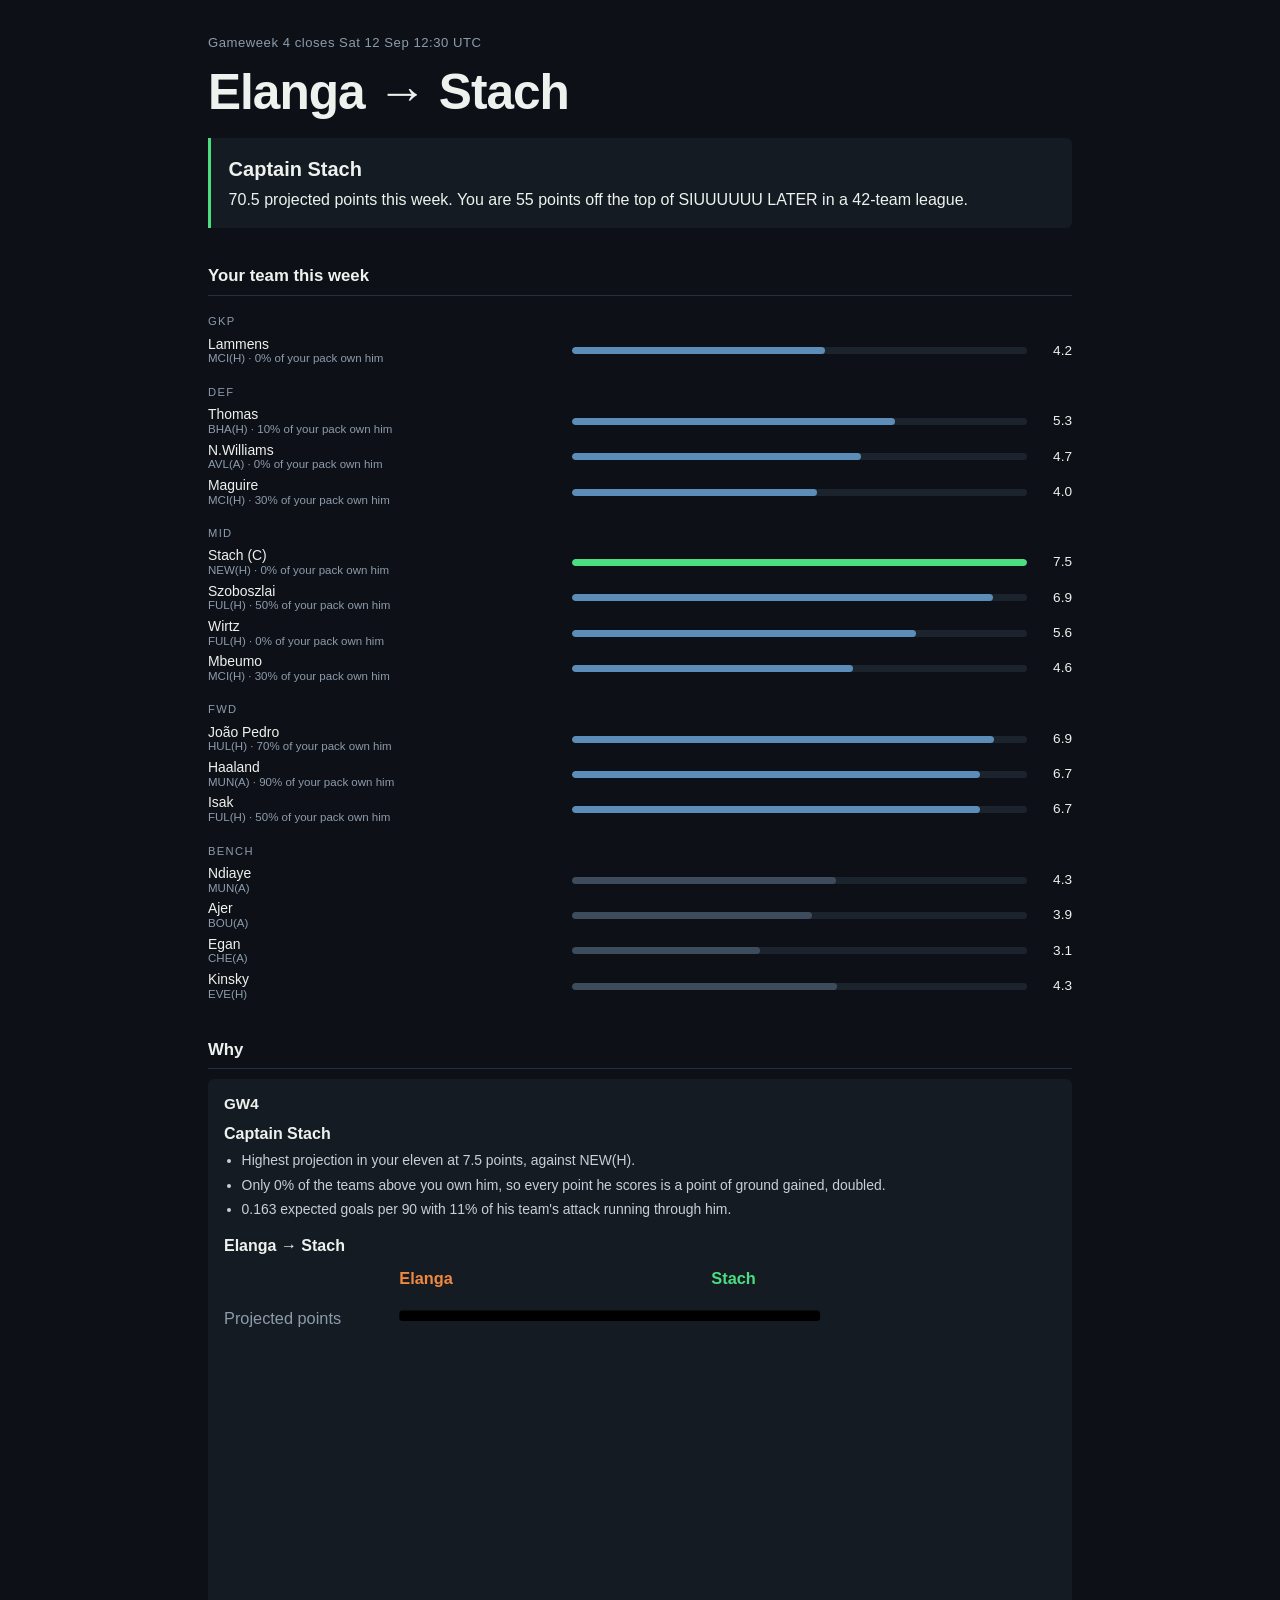
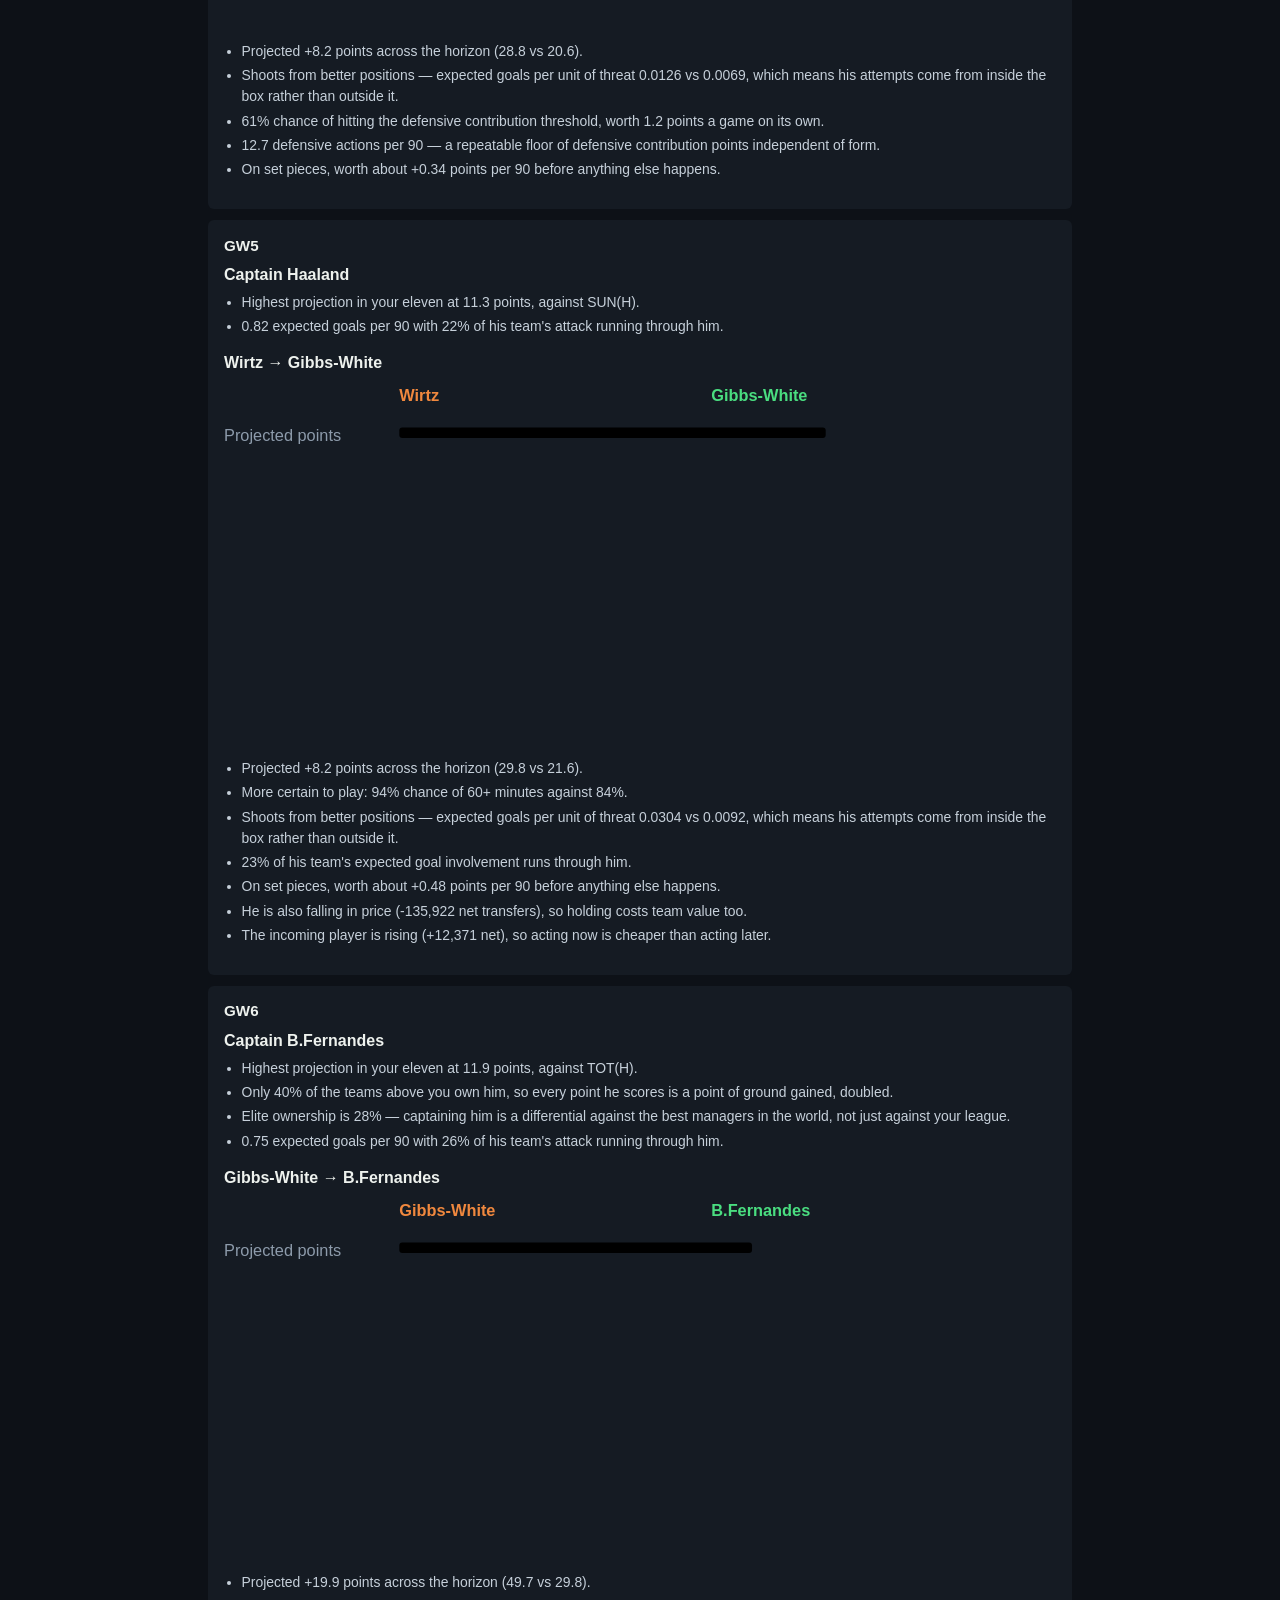
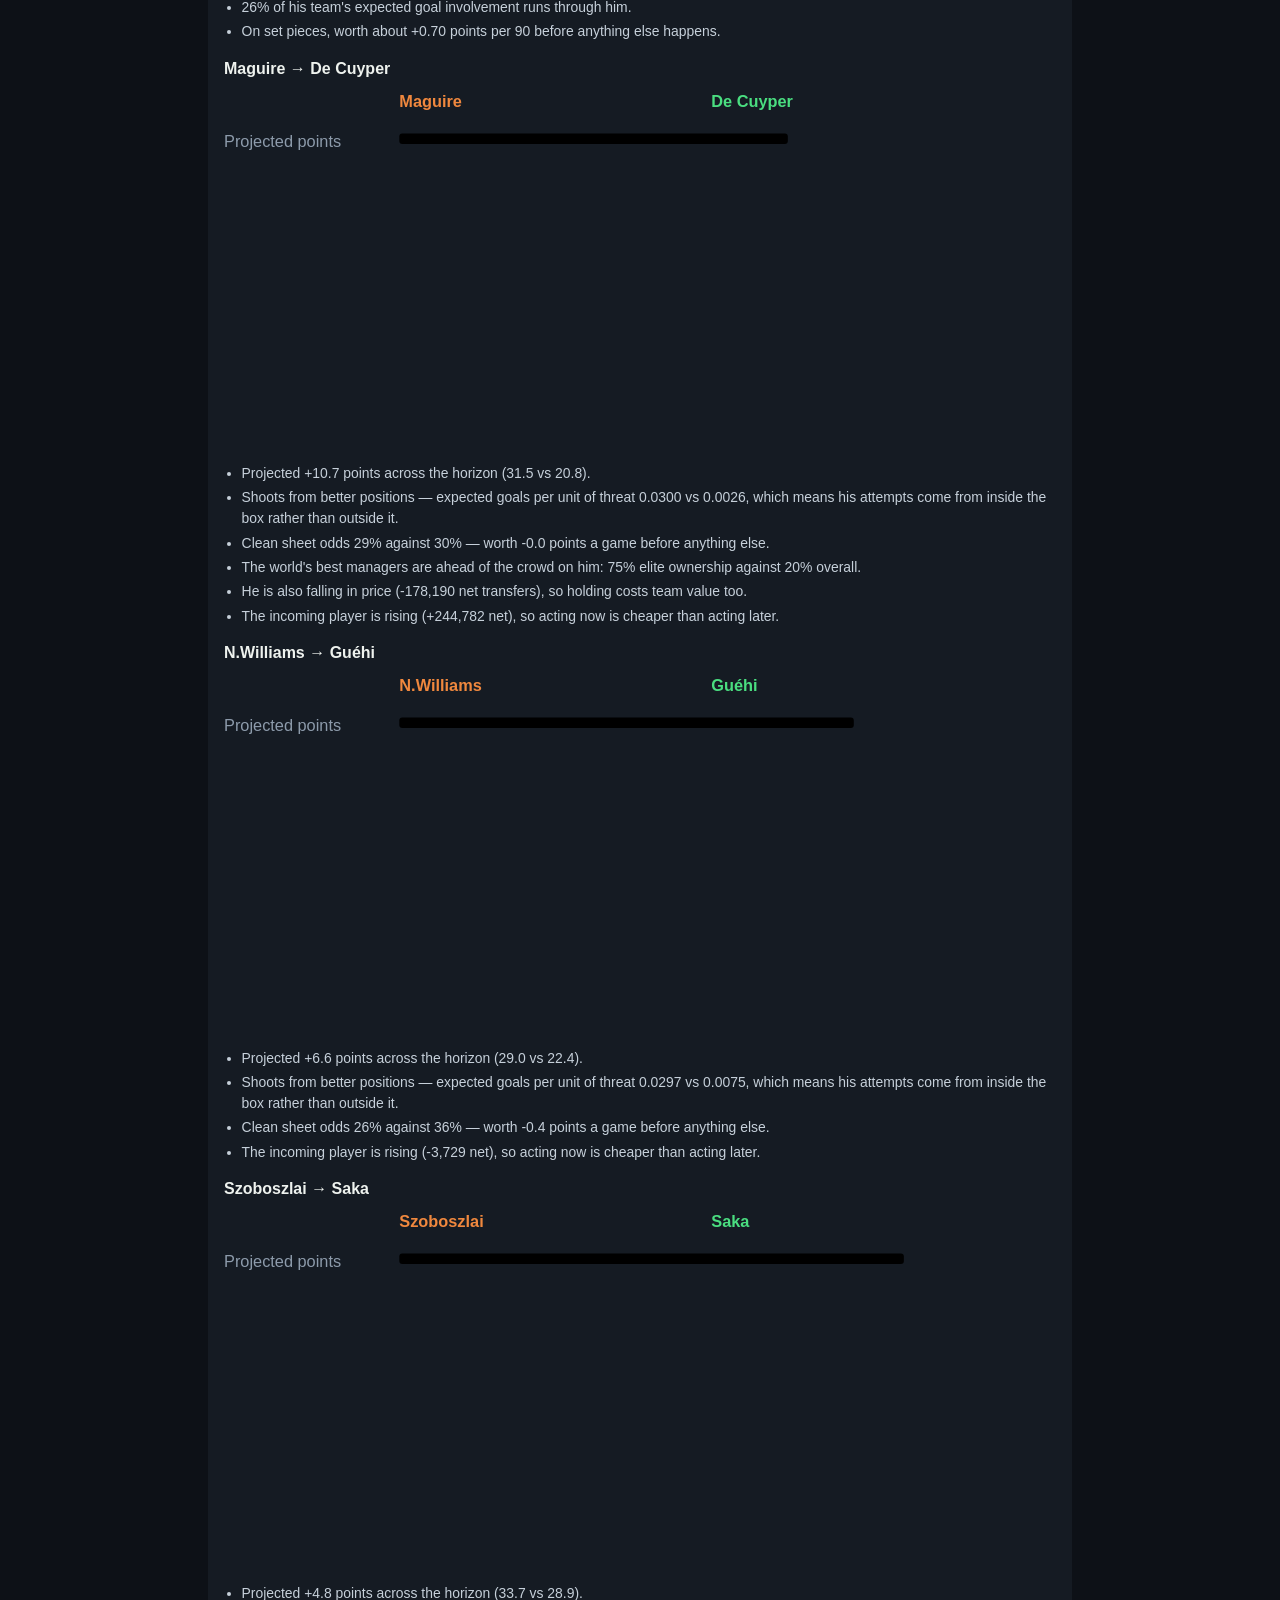
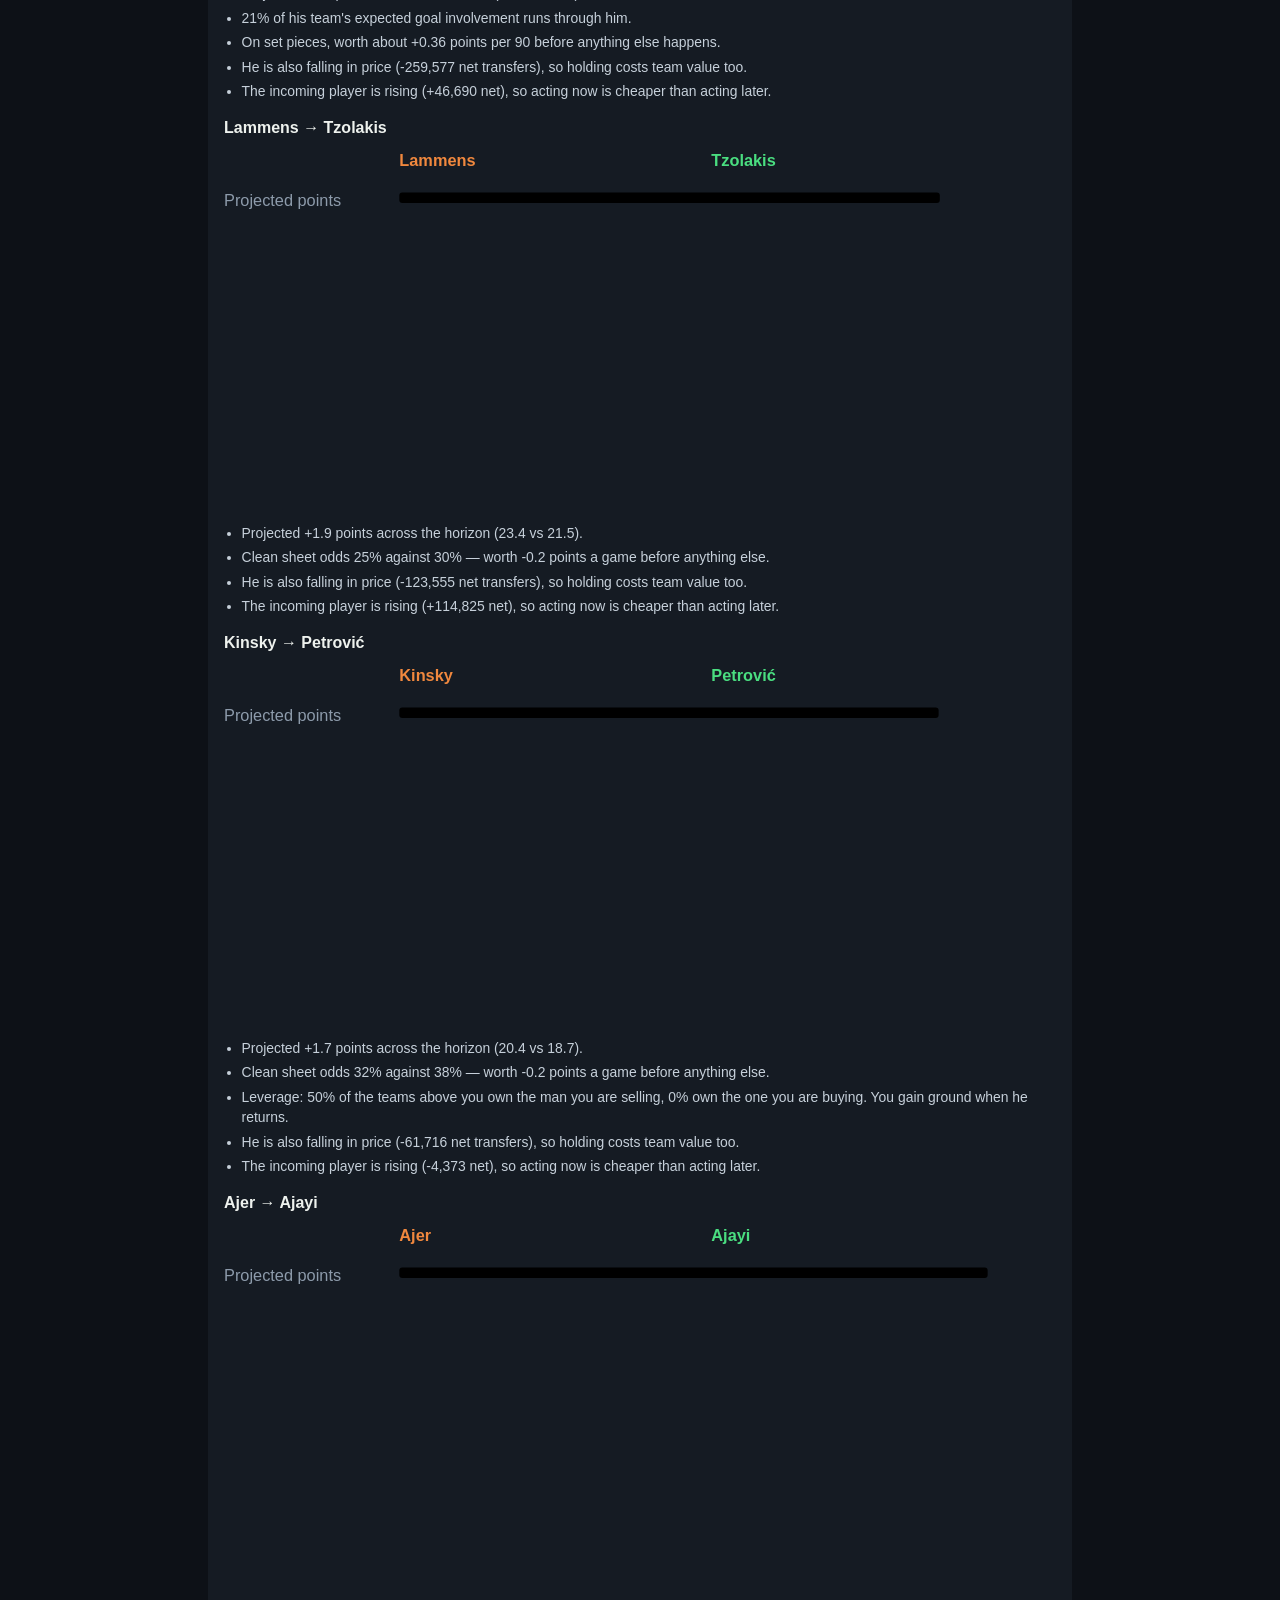
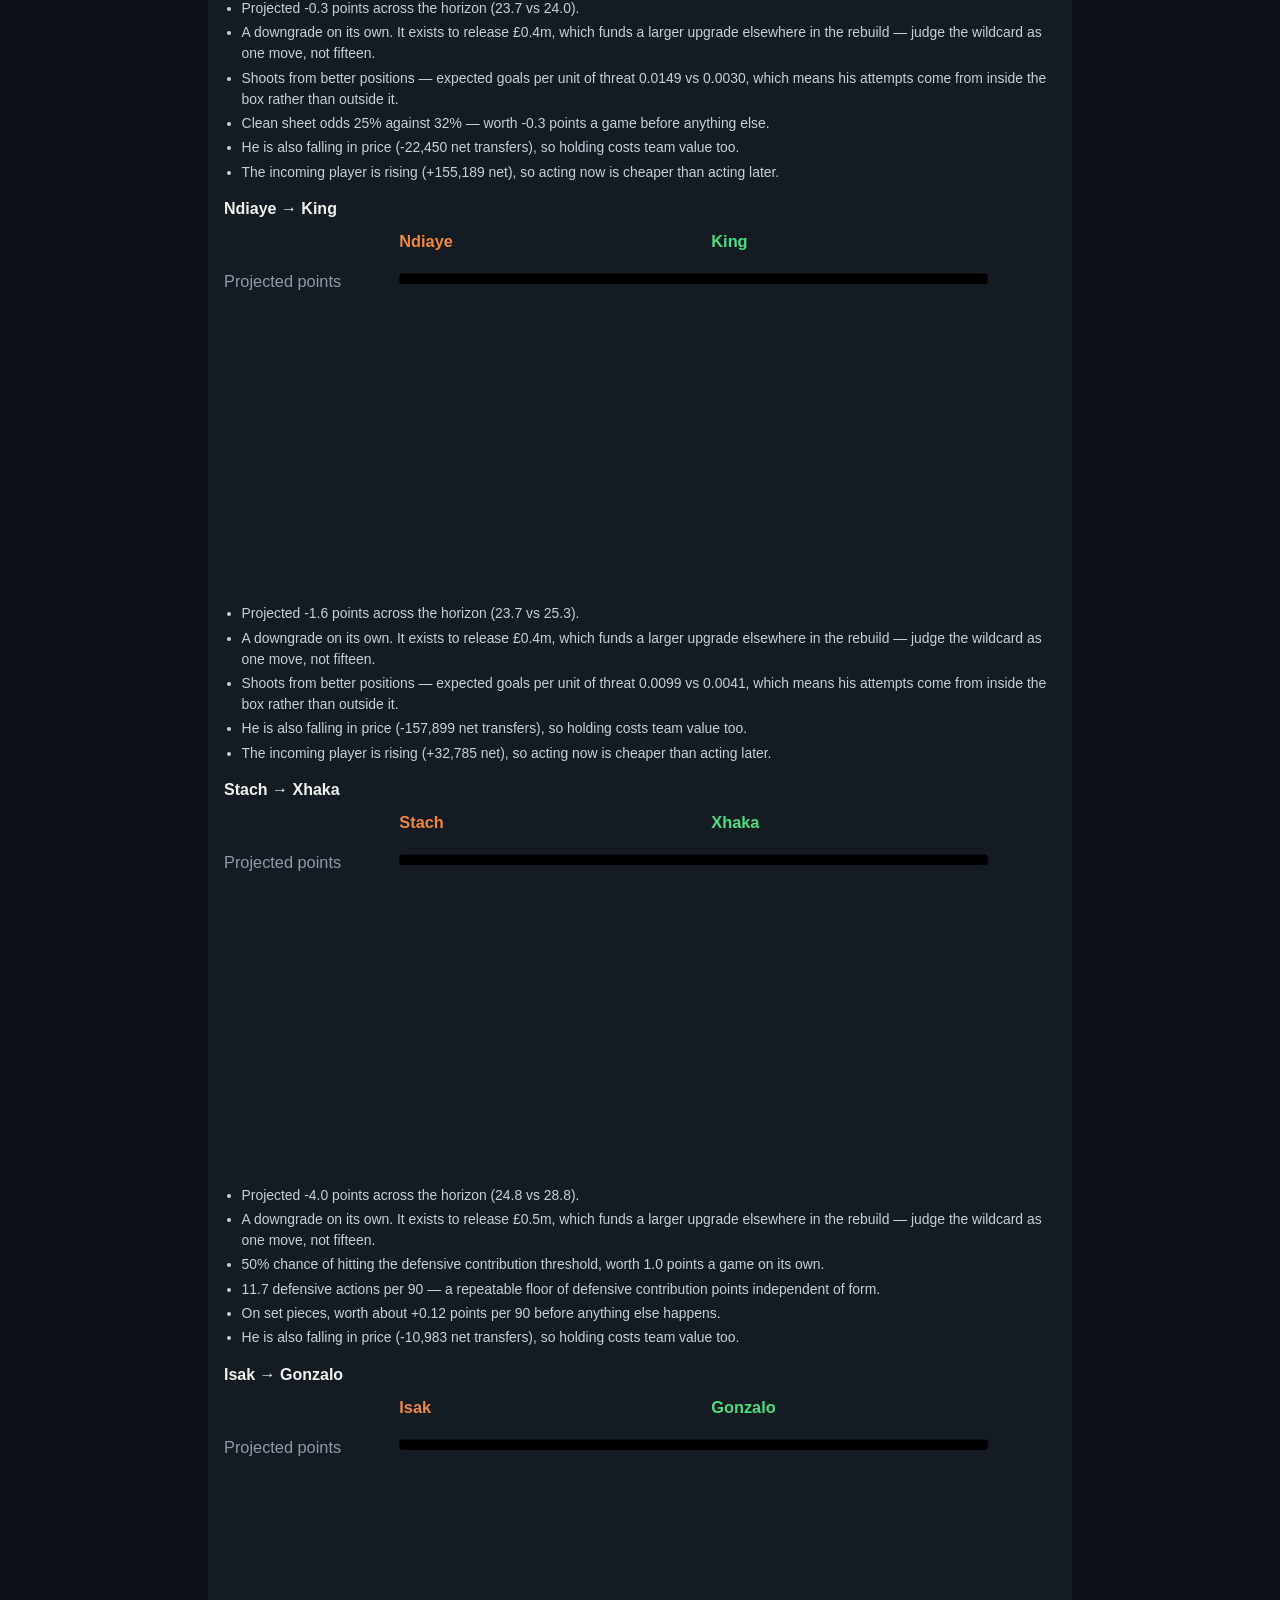
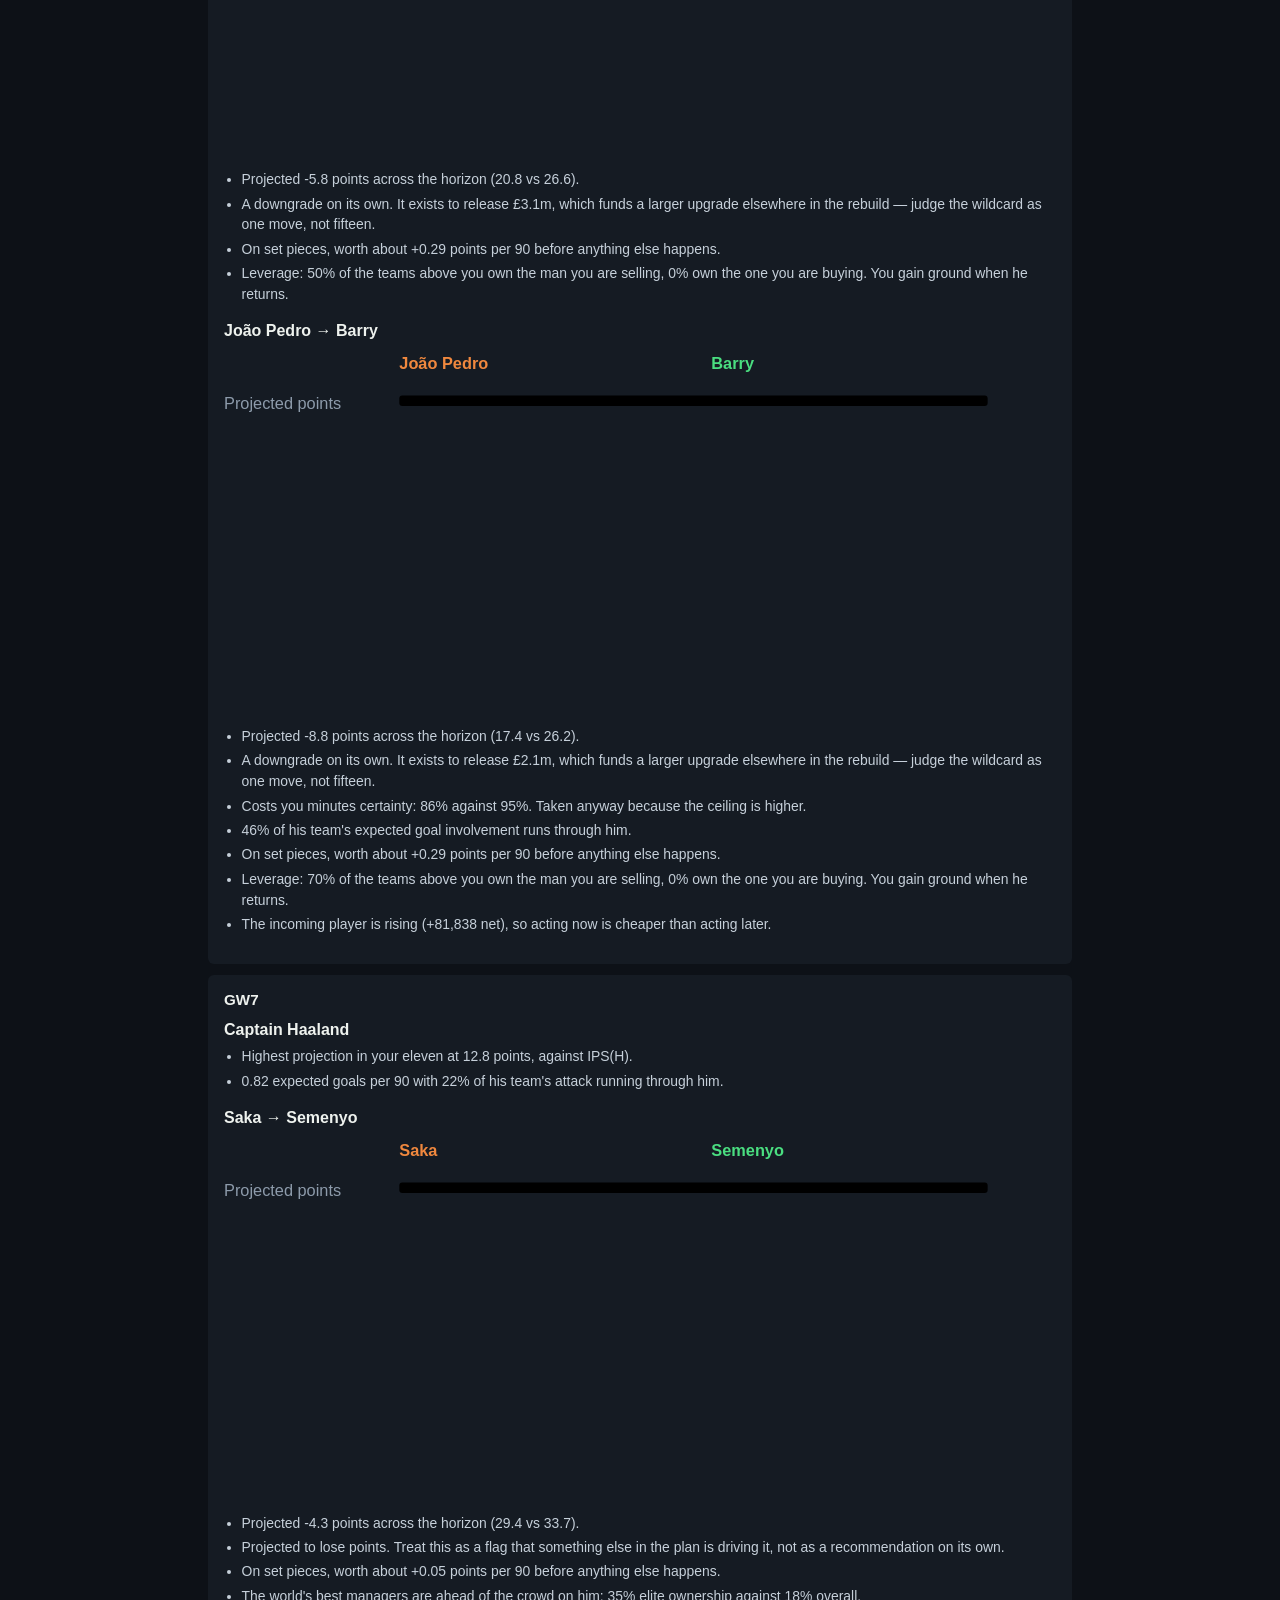
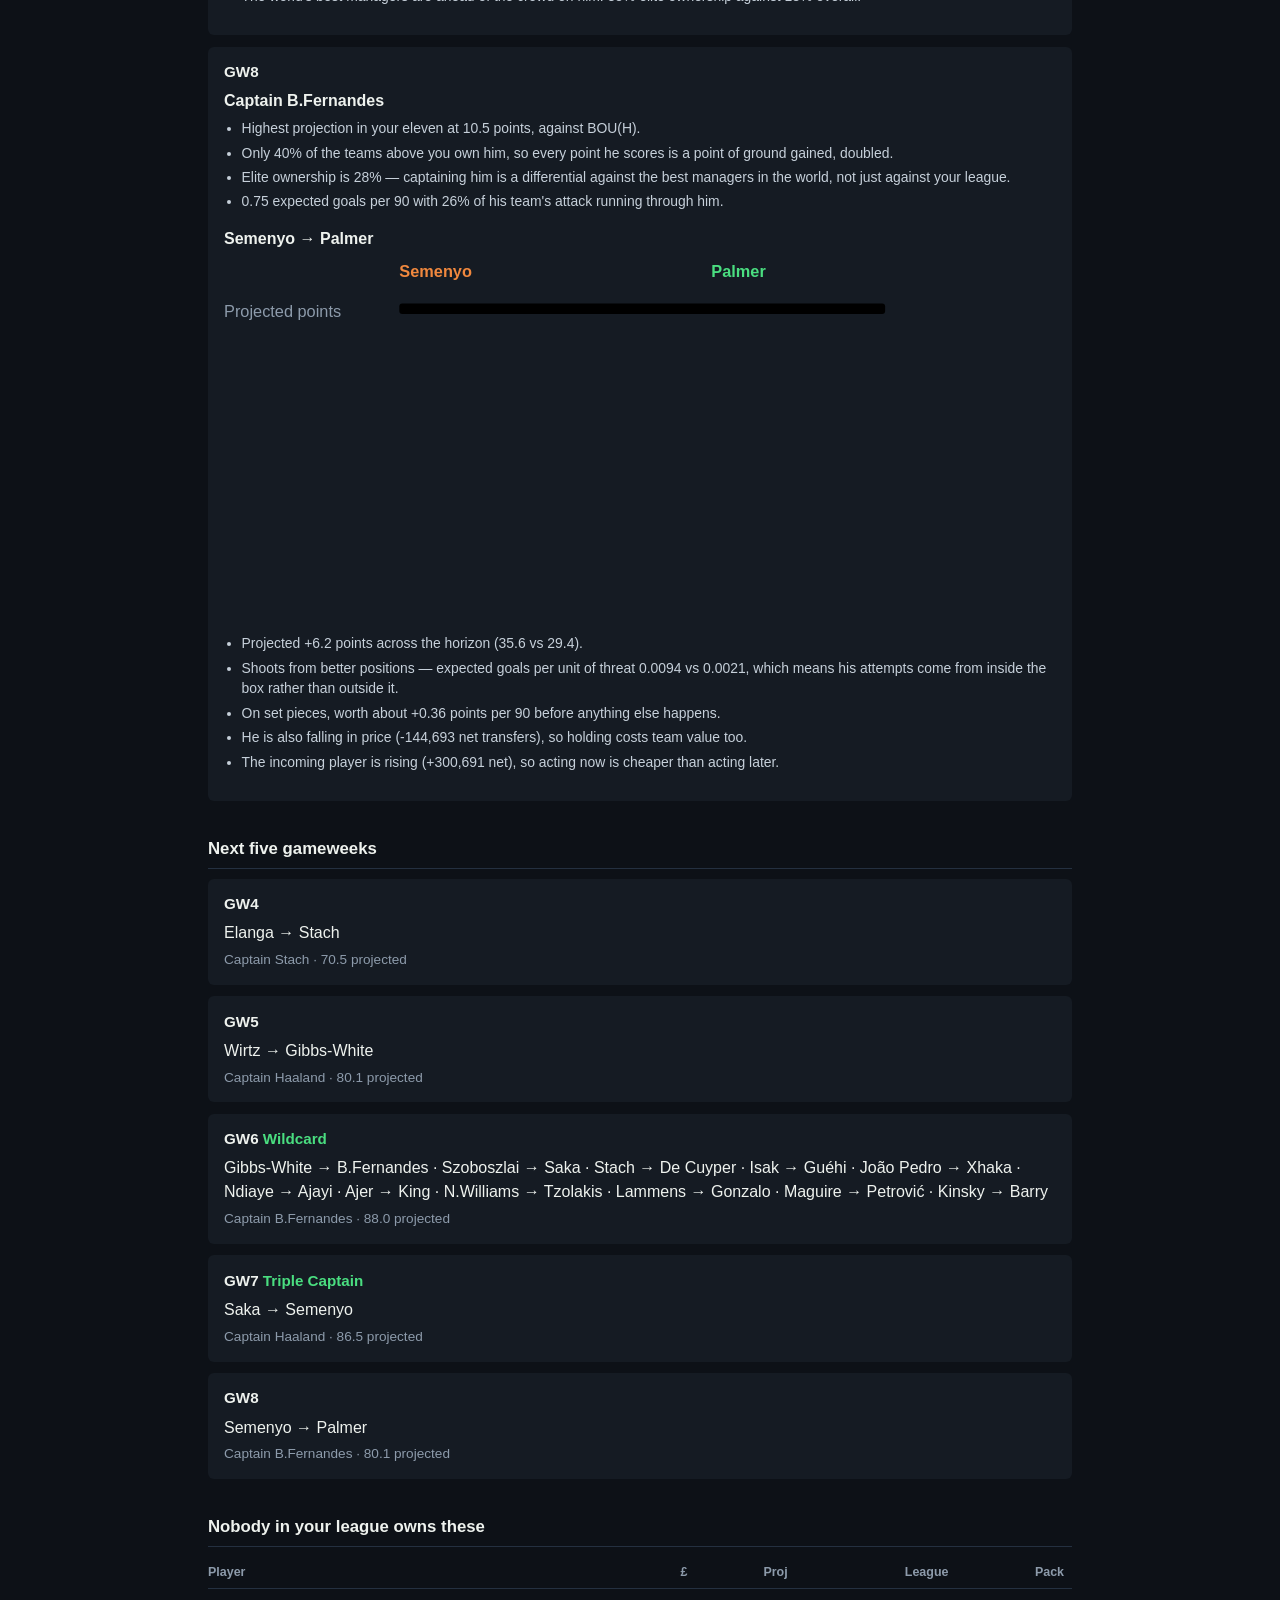
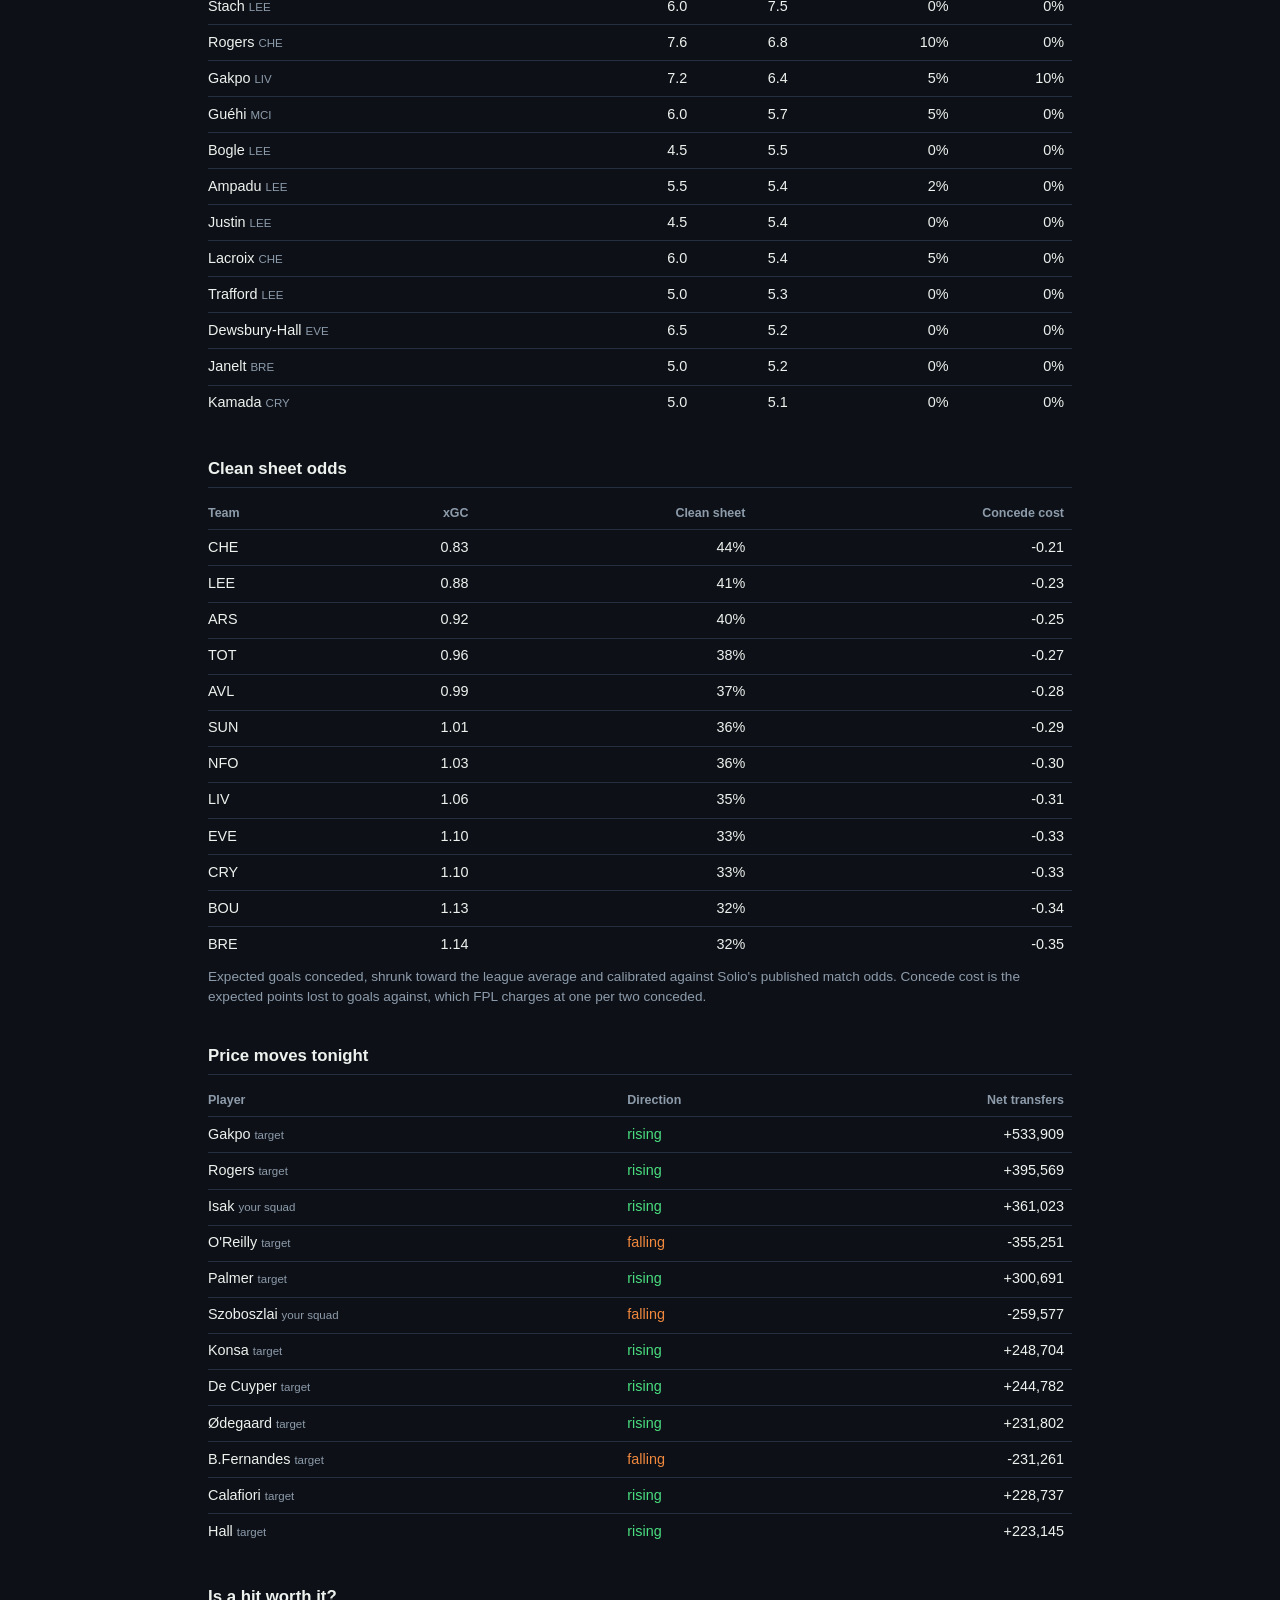
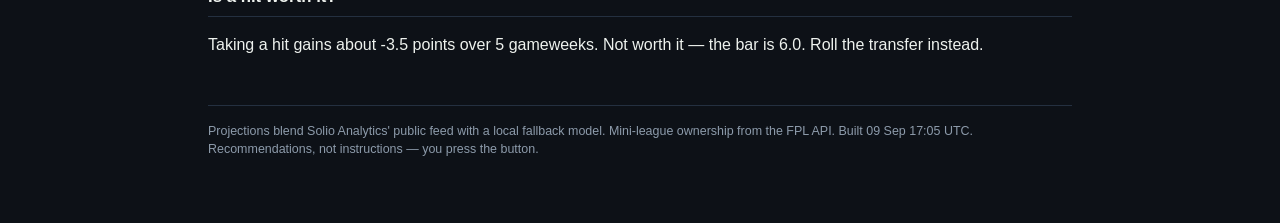
==== docs/index.html @ 9f51f081 "gaffer: 2026-09-09" ====
<!doctype html><html lang=en><head><meta charset=utf-8><meta name=viewport content='width=device-width,initial-scale=1'><title>Gaffer · GW4</title><style>
:root{--ink:#0d1117;--panel:#151b23;--line:#243040;--chalk:#eef2ee;--mute:#8d9bab;
--rise:#4ade80;--fall:#f0883e;--flag:#e5534b}
*{box-sizing:border-box}
body{margin:0;background:var(--ink);color:var(--chalk);
font:16px/1.5 ui-sans-serif,-apple-system,"Segoe UI",Roboto,sans-serif;
-webkit-text-size-adjust:100%}
.wrap{max-width:56rem;margin:0 auto;padding:1.25rem 1rem 4rem}
.deadline{color:var(--mute);font-size:.82rem;letter-spacing:.04em}
h1{font-size:clamp(2rem,7vw,3.1rem);line-height:1.05;margin:.3rem 0 .1rem;
font-weight:800;letter-spacing:-.02em}
.call{background:var(--panel);border-left:3px solid var(--rise);padding:1rem 1.1rem;
margin:1.25rem 0 2rem;border-radius:0 6px 6px 0}
.call b{display:block;font-size:1.25rem;margin-bottom:.25rem}
h2{font-size:1.05rem;font-weight:700;margin:2.2rem 0 .6rem;
padding-bottom:.4rem;border-bottom:1px solid var(--line)}
table{width:100%;border-collapse:collapse;font-size:.9rem}
th{text-align:left;color:var(--mute);font-weight:600;padding:.4rem .5rem .4rem 0;
font-size:.78rem}
td{padding:.42rem .5rem .42rem 0;border-top:1px solid var(--line);vertical-align:top}
td.n,th.n{text-align:right;font-variant-numeric:tabular-nums}
.rise{color:var(--rise)}.fall{color:var(--fall)}.flag{color:var(--flag)}
.tag{font-size:.72rem;color:var(--mute)}
.week{background:var(--panel);border-radius:6px;padding:.9rem 1rem;margin-bottom:.7rem}
.week h3{margin:0 0 .35rem;font-size:.95rem}
.week ul{margin:.3rem 0 .9rem;padding-left:1.1rem;font-size:.87rem;color:#c6d0da}
.poslabel{color:var(--mute);font-size:.7rem;letter-spacing:.12em;margin:1.1rem 0 .35rem}
.row{display:flex;align-items:center;gap:.6rem;margin:.3rem 0}
.lbl{flex:0 0 41%;font-size:.87rem;line-height:1.2}
.lbl em{display:block;font-style:normal;color:var(--mute);font-size:.72rem}
.track{flex:1;height:7px;background:#1b232d;border-radius:4px;overflow:hidden}
.track i{display:block;height:100%;border-radius:4px}
.val{flex:0 0 2.2rem;text-align:right;font-size:.85rem;
font-variant-numeric:tabular-nums}
svg.cmp{width:100%;height:auto;margin:.5rem 0 .2rem;overflow:visible}
svg.cmp text{font:11px ui-sans-serif,sans-serif}
svg.cmp .lb{fill:var(--mute)}
svg.cmp .k{fill:var(--fall);font-weight:700}
svg.cmp .k2{fill:var(--rise);font-weight:700}
svg.cmp .a{fill:var(--fall);opacity:.85}
svg.cmp .b{fill:var(--rise);opacity:.85}
.week li{margin:.22rem 0}
.chip{color:var(--rise);font-weight:700}
.note{color:var(--mute);font-size:.85rem;margin-top:.3rem}
footer{color:var(--mute);font-size:.78rem;margin-top:3rem;
border-top:1px solid var(--line);padding-top:1rem}
@media(prefers-reduced-motion:no-preference){.call{animation:in .4s ease-out}}
@keyframes in{from{opacity:0;transform:translateY(4px)}to{opacity:1}}
</style></head><body><div class=wrap><p class=deadline>Gameweek 4 closes Sat 12 Sep 12:30 UTC</p><h1>Elanga → Stach</h1><div class=call><b>Captain Stach</b>70.5 projected points this week. You are 55 points off the top of SIUUUUUU LATER in a 42-team league.</div><h2>Your team this week</h2><p class=poslabel>GKP</p><div class=row><span class=lbl>Lammens<em>MCI(H) · 0% of your pack own him</em></span><span class=track><i style='width:55.7%;background:#5b8db8'></i></span><span class=val>4.2</span></div><p class=poslabel>DEF</p><div class=row><span class=lbl>Thomas<em>BHA(H) · 10% of your pack own him</em></span><span class=track><i style='width:71.0%;background:#5b8db8'></i></span><span class=val>5.3</span></div><div class=row><span class=lbl>N.Williams<em>AVL(A) · 0% of your pack own him</em></span><span class=track><i style='width:63.5%;background:#5b8db8'></i></span><span class=val>4.7</span></div><div class=row><span class=lbl>Maguire<em>MCI(H) · 30% of your pack own him</em></span><span class=track><i style='width:53.8%;background:#5b8db8'></i></span><span class=val>4.0</span></div><p class=poslabel>MID</p><div class=row><span class=lbl>Stach (C)<em>NEW(H) · 0% of your pack own him</em></span><span class=track><i style='width:100.0%;background:var(--rise)'></i></span><span class=val>7.5</span></div><div class=row><span class=lbl>Szoboszlai<em>FUL(H) · 50% of your pack own him</em></span><span class=track><i style='width:92.4%;background:#5b8db8'></i></span><span class=val>6.9</span></div><div class=row><span class=lbl>Wirtz<em>FUL(H) · 0% of your pack own him</em></span><span class=track><i style='width:75.5%;background:#5b8db8'></i></span><span class=val>5.6</span></div><div class=row><span class=lbl>Mbeumo<em>MCI(H) · 30% of your pack own him</em></span><span class=track><i style='width:61.8%;background:#5b8db8'></i></span><span class=val>4.6</span></div><p class=poslabel>FWD</p><div class=row><span class=lbl>João Pedro<em>HUL(H) · 70% of your pack own him</em></span><span class=track><i style='width:92.6%;background:#5b8db8'></i></span><span class=val>6.9</span></div><div class=row><span class=lbl>Haaland<em>MUN(A) · 90% of your pack own him</em></span><span class=track><i style='width:89.7%;background:#5b8db8'></i></span><span class=val>6.7</span></div><div class=row><span class=lbl>Isak<em>FUL(H) · 50% of your pack own him</em></span><span class=track><i style='width:89.7%;background:#5b8db8'></i></span><span class=val>6.7</span></div><p class=poslabel>BENCH</p><div class=row><span class=lbl>Ndiaye<em>MUN(A)</em></span><span class=track><i style='width:58.1%;background:#3d4c5c'></i></span><span class=val>4.3</span></div><div class=row><span class=lbl>Ajer<em>BOU(A)</em></span><span class=track><i style='width:52.8%;background:#3d4c5c'></i></span><span class=val>3.9</span></div><div class=row><span class=lbl>Egan<em>CHE(A)</em></span><span class=track><i style='width:41.3%;background:#3d4c5c'></i></span><span class=val>3.1</span></div><div class=row><span class=lbl>Kinsky<em>EVE(H)</em></span><span class=track><i style='width:58.3%;background:#3d4c5c'></i></span><span class=val>4.3</span></div><h2>Why</h2><div class=week><h3>GW4</h3><b>Captain Stach</b><ul><li>Highest projection in your eleven at 7.5 points, against NEW(H).</li><li>Only 0% of the teams above you own him, so every point he scores is a point of ground gained, doubled.</li><li>0.163 expected goals per 90 with 11% of his team&#x27;s attack running through him.</li></ul><b>Elanga &rarr; Stach</b><svg viewBox='0 0 560 242' class=cmp role=img aria-label='Comparison of Elanga and Stach'><text x='118' y='12' class=k>Elanga</text><text x='328' y='12' class=k2>Stach</text><text x='0' y='39' class=lb>Projected points</text><rect x='118' y='30' width='283.2' height='7' rx='2' class=a/><rect x='118' y='40' width='396.0' height='7' rx='2' class=b/><text x='0' y='65' class=lb>Starts 60+ mins</text><rect x='118' y='56' width='371.1' height='7' rx='2' class=a/><rect x='118' y='66' width='396.0' height='7' rx='2' class=b/><text x='0' y='91' class=lb>xG per 90</text><rect x='118' y='82' width='396.0' height='7' rx='2' class=a/><rect x='118' y='92' width='396.0' height='7' rx='2' class=b/><text x='0' y='117' class=lb>xA per 90</text><rect x='118' y='108' width='396.0' height='7' rx='2' class=a/><rect x='118' y='118' width='159.0' height='7' rx='2' class=b/><text x='0' y='143' class=lb>Shot quality</text><rect x='118' y='134' width='216.9' height='7' rx='2' class=a/><rect x='118' y='144' width='396.0' height='7' rx='2' class=b/><text x='0' y='169' class=lb>Share of team attack</text><rect x='118' y='160' width='396.0' height='7' rx='2' class=a/><rect x='118' y='170' width='302.7' height='7' rx='2' class=b/><text x='0' y='195' class=lb>Defensive actions/90</text><rect x='118' y='186' width='109.1' height='7' rx='2' class=a/><rect x='118' y='196' width='396.0' height='7' rx='2' class=b/><text x='0' y='221' class=lb>Pack ownership</text><rect x='118' y='212' width='396.0' height='7' rx='2' class=a/><rect x='118' y='222' width='1.0' height='7' rx='2' class=b/></svg><ul><li>Projected +8.2 points across the horizon (28.8 vs 20.6).</li><li>Shoots from better positions — expected goals per unit of threat 0.0126 vs 0.0069, which means his attempts come from inside the box rather than outside it.</li><li>61% chance of hitting the defensive contribution threshold, worth 1.2 points a game on its own.</li><li>12.7 defensive actions per 90 — a repeatable floor of defensive contribution points independent of form.</li><li>On set pieces, worth about +0.34 points per 90 before anything else happens.</li></ul></div><div class=week><h3>GW5</h3><b>Captain Haaland</b><ul><li>Highest projection in your eleven at 11.3 points, against SUN(H).</li><li>0.82 expected goals per 90 with 22% of his team&#x27;s attack running through him.</li></ul><b>Wirtz &rarr; Gibbs-White</b><svg viewBox='0 0 560 242' class=cmp role=img aria-label='Comparison of Wirtz and Gibbs-White'><text x='118' y='12' class=k>Wirtz</text><text x='328' y='12' class=k2>Gibbs-White</text><text x='0' y='39' class=lb>Projected points</text><rect x='118' y='30' width='287.0' height='7' rx='2' class=a/><rect x='118' y='40' width='396.0' height='7' rx='2' class=b/><text x='0' y='65' class=lb>Starts 60+ mins</text><rect x='118' y='56' width='353.2' height='7' rx='2' class=a/><rect x='118' y='66' width='396.0' height='7' rx='2' class=b/><text x='0' y='91' class=lb>xG per 90</text><rect x='118' y='82' width='211.1' height='7' rx='2' class=a/><rect x='118' y='92' width='396.0' height='7' rx='2' class=b/><text x='0' y='117' class=lb>xA per 90</text><rect x='118' y='108' width='396.0' height='7' rx='2' class=a/><rect x='118' y='118' width='135.7' height='7' rx='2' class=b/><text x='0' y='143' class=lb>Shot quality</text><rect x='118' y='134' width='119.8' height='7' rx='2' class=a/><rect x='118' y='144' width='396.0' height='7' rx='2' class=b/><text x='0' y='169' class=lb>Share of team attack</text><rect x='118' y='160' width='192.7' height='7' rx='2' class=a/><rect x='118' y='170' width='396.0' height='7' rx='2' class=b/><text x='0' y='195' class=lb>Defensive actions/90</text><rect x='118' y='186' width='396.0' height='7' rx='2' class=a/><rect x='118' y='196' width='278.9' height='7' rx='2' class=b/><text x='0' y='221' class=lb>Pack ownership</text><rect x='118' y='212' width='1.0' height='7' rx='2' class=a/><rect x='118' y='222' width='396.0' height='7' rx='2' class=b/></svg><ul><li>Projected +8.2 points across the horizon (29.8 vs 21.6).</li><li>More certain to play: 94% chance of 60+ minutes against 84%.</li><li>Shoots from better positions — expected goals per unit of threat 0.0304 vs 0.0092, which means his attempts come from inside the box rather than outside it.</li><li>23% of his team&#x27;s expected goal involvement runs through him.</li><li>On set pieces, worth about +0.48 points per 90 before anything else happens.</li><li>He is also falling in price (-135,922 net transfers), so holding costs team value too.</li><li>The incoming player is rising (+12,371 net), so acting now is cheaper than acting later.</li></ul></div><div class=week><h3>GW6</h3><b>Captain B.Fernandes</b><ul><li>Highest projection in your eleven at 11.9 points, against TOT(H).</li><li>Only 40% of the teams above you own him, so every point he scores is a point of ground gained, doubled.</li><li>Elite ownership is 28% — captaining him is a differential against the best managers in the world, not just against your league.</li><li>0.75 expected goals per 90 with 26% of his team&#x27;s attack running through him.</li></ul><b>Gibbs-White &rarr; B.Fernandes</b><svg viewBox='0 0 560 242' class=cmp role=img aria-label='Comparison of Gibbs-White and B.Fernandes'><text x='118' y='12' class=k>Gibbs-White</text><text x='328' y='12' class=k2>B.Fernandes</text><text x='0' y='39' class=lb>Projected points</text><rect x='118' y='30' width='237.4' height='7' rx='2' class=a/><rect x='118' y='40' width='396.0' height='7' rx='2' class=b/><text x='0' y='65' class=lb>Starts 60+ mins</text><rect x='118' y='56' width='389.4' height='7' rx='2' class=a/><rect x='118' y='66' width='396.0' height='7' rx='2' class=b/><text x='0' y='91' class=lb>xG per 90</text><rect x='118' y='82' width='246.6' height='7' rx='2' class=a/><rect x='118' y='92' width='396.0' height='7' rx='2' class=b/><text x='0' y='117' class=lb>xA per 90</text><rect x='118' y='108' width='54.9' height='7' rx='2' class=a/><rect x='118' y='118' width='396.0' height='7' rx='2' class=b/><text x='0' y='143' class=lb>Shot quality</text><rect x='118' y='134' width='396.0' height='7' rx='2' class=a/><rect x='118' y='144' width='302.2' height='7' rx='2' class=b/><text x='0' y='169' class=lb>Share of team attack</text><rect x='118' y='160' width='344.2' height='7' rx='2' class=a/><rect x='118' y='170' width='396.0' height='7' rx='2' class=b/><text x='0' y='195' class=lb>Defensive actions/90</text><rect x='118' y='186' width='373.6' height='7' rx='2' class=a/><rect x='118' y='196' width='396.0' height='7' rx='2' class=b/><text x='0' y='221' class=lb>Pack ownership</text><rect x='118' y='212' width='198.0' height='7' rx='2' class=a/><rect x='118' y='222' width='396.0' height='7' rx='2' class=b/></svg><ul><li>Projected +19.9 points across the horizon (49.7 vs 29.8).</li><li>26% of his team&#x27;s expected goal involvement runs through him.</li><li>On set pieces, worth about +0.70 points per 90 before anything else happens.</li></ul><b>Maguire &rarr; De Cuyper</b><svg viewBox='0 0 560 242' class=cmp role=img aria-label='Comparison of Maguire and De Cuyper'><text x='118' y='12' class=k>Maguire</text><text x='328' y='12' class=k2>De Cuyper</text><text x='0' y='39' class=lb>Projected points</text><rect x='118' y='30' width='261.5' height='7' rx='2' class=a/><rect x='118' y='40' width='396.0' height='7' rx='2' class=b/><text x='0' y='65' class=lb>Starts 60+ mins</text><rect x='118' y='56' width='396.0' height='7' rx='2' class=a/><rect x='118' y='66' width='372.1' height='7' rx='2' class=b/><text x='0' y='91' class=lb>xG per 90</text><rect x='118' y='82' width='16.4' height='7' rx='2' class=a/><rect x='118' y='92' width='396.0' height='7' rx='2' class=b/><text x='0' y='117' class=lb>xA per 90</text><rect x='118' y='108' width='374.6' height='7' rx='2' class=a/><rect x='118' y='118' width='396.0' height='7' rx='2' class=b/><text x='0' y='143' class=lb>Shot quality</text><rect x='118' y='134' width='34.3' height='7' rx='2' class=a/><rect x='118' y='144' width='396.0' height='7' rx='2' class=b/><text x='0' y='169' class=lb>Share of team attack</text><rect x='118' y='160' width='96.1' height='7' rx='2' class=a/><rect x='118' y='170' width='396.0' height='7' rx='2' class=b/><text x='0' y='195' class=lb>Defensive actions/90</text><rect x='118' y='186' width='396.0' height='7' rx='2' class=a/><rect x='118' y='196' width='169.7' height='7' rx='2' class=b/><text x='0' y='221' class=lb>Pack ownership</text><rect x='118' y='212' width='237.6' height='7' rx='2' class=a/><rect x='118' y='222' width='396.0' height='7' rx='2' class=b/></svg><ul><li>Projected +10.7 points across the horizon (31.5 vs 20.8).</li><li>Shoots from better positions — expected goals per unit of threat 0.0300 vs 0.0026, which means his attempts come from inside the box rather than outside it.</li><li>Clean sheet odds 29% against 30% — worth -0.0 points a game before anything else.</li><li>The world&#x27;s best managers are ahead of the crowd on him: 75% elite ownership against 20% overall.</li><li>He is also falling in price (-178,190 net transfers), so holding costs team value too.</li><li>The incoming player is rising (+244,782 net), so acting now is cheaper than acting later.</li></ul><b>N.Williams &rarr; Guéhi</b><svg viewBox='0 0 560 242' class=cmp role=img aria-label='Comparison of N.Williams and Guéhi'><text x='118' y='12' class=k>N.Williams</text><text x='328' y='12' class=k2>Guéhi</text><text x='0' y='39' class=lb>Projected points</text><rect x='118' y='30' width='305.9' height='7' rx='2' class=a/><rect x='118' y='40' width='396.0' height='7' rx='2' class=b/><text x='0' y='65' class=lb>Starts 60+ mins</text><rect x='118' y='56' width='396.0' height='7' rx='2' class=a/><rect x='118' y='66' width='381.4' height='7' rx='2' class=b/><text x='0' y='91' class=lb>xG per 90</text><rect x='118' y='82' width='53.3' height='7' rx='2' class=a/><rect x='118' y='92' width='396.0' height='7' rx='2' class=b/><text x='0' y='117' class=lb>xA per 90</text><rect x='118' y='108' width='249.4' height='7' rx='2' class=a/><rect x='118' y='118' width='396.0' height='7' rx='2' class=b/><text x='0' y='143' class=lb>Shot quality</text><rect x='118' y='134' width='100.0' height='7' rx='2' class=a/><rect x='118' y='144' width='396.0' height='7' rx='2' class=b/><text x='0' y='169' class=lb>Share of team attack</text><rect x='118' y='160' width='229.9' height='7' rx='2' class=a/><rect x='118' y='170' width='396.0' height='7' rx='2' class=b/><text x='0' y='195' class=lb>Defensive actions/90</text><rect x='118' y='186' width='396.0' height='7' rx='2' class=a/><rect x='118' y='196' width='297.0' height='7' rx='2' class=b/><text x='0' y='221' class=lb>Pack ownership</text><rect x='118' y='212' width='1.0' height='7' rx='2' class=a/><rect x='118' y='222' width='1.0' height='7' rx='2' class=b/></svg><ul><li>Projected +6.6 points across the horizon (29.0 vs 22.4).</li><li>Shoots from better positions — expected goals per unit of threat 0.0297 vs 0.0075, which means his attempts come from inside the box rather than outside it.</li><li>Clean sheet odds 26% against 36% — worth -0.4 points a game before anything else.</li><li>The incoming player is rising (-3,729 net), so acting now is cheaper than acting later.</li></ul><b>Szoboszlai &rarr; Saka</b><svg viewBox='0 0 560 242' class=cmp role=img aria-label='Comparison of Szoboszlai and Saka'><text x='118' y='12' class=k>Szoboszlai</text><text x='328' y='12' class=k2>Saka</text><text x='0' y='39' class=lb>Projected points</text><rect x='118' y='30' width='339.6' height='7' rx='2' class=a/><rect x='118' y='40' width='396.0' height='7' rx='2' class=b/><text x='0' y='65' class=lb>Starts 60+ mins</text><rect x='118' y='56' width='396.0' height='7' rx='2' class=a/><rect x='118' y='66' width='375.8' height='7' rx='2' class=b/><text x='0' y='91' class=lb>xG per 90</text><rect x='118' y='82' width='281.3' height='7' rx='2' class=a/><rect x='118' y='92' width='396.0' height='7' rx='2' class=b/><text x='0' y='117' class=lb>xA per 90</text><rect x='118' y='108' width='396.0' height='7' rx='2' class=a/><rect x='118' y='118' width='293.0' height='7' rx='2' class=b/><text x='0' y='143' class=lb>Shot quality</text><rect x='118' y='134' width='396.0' height='7' rx='2' class=a/><rect x='118' y='144' width='159.0' height='7' rx='2' class=b/><text x='0' y='169' class=lb>Share of team attack</text><rect x='118' y='160' width='358.8' height='7' rx='2' class=a/><rect x='118' y='170' width='396.0' height='7' rx='2' class=b/><text x='0' y='195' class=lb>Defensive actions/90</text><rect x='118' y='186' width='396.0' height='7' rx='2' class=a/><rect x='118' y='196' width='330.7' height='7' rx='2' class=b/><text x='0' y='221' class=lb>Pack ownership</text><rect x='118' y='212' width='396.0' height='7' rx='2' class=a/><rect x='118' y='222' width='237.6' height='7' rx='2' class=b/></svg><ul><li>Projected +4.8 points across the horizon (33.7 vs 28.9).</li><li>21% of his team&#x27;s expected goal involvement runs through him.</li><li>On set pieces, worth about +0.36 points per 90 before anything else happens.</li><li>He is also falling in price (-259,577 net transfers), so holding costs team value too.</li><li>The incoming player is rising (+46,690 net), so acting now is cheaper than acting later.</li></ul><b>Lammens &rarr; Tzolakis</b><svg viewBox='0 0 560 242' class=cmp role=img aria-label='Comparison of Lammens and Tzolakis'><text x='118' y='12' class=k>Lammens</text><text x='328' y='12' class=k2>Tzolakis</text><text x='0' y='39' class=lb>Projected points</text><rect x='118' y='30' width='363.8' height='7' rx='2' class=a/><rect x='118' y='40' width='396.0' height='7' rx='2' class=b/><text x='0' y='65' class=lb>Starts 60+ mins</text><rect x='118' y='56' width='396.0' height='7' rx='2' class=a/><rect x='118' y='66' width='394.2' height='7' rx='2' class=b/><text x='0' y='91' class=lb>xG per 90</text><rect x='118' y='82' width='1.0' height='7' rx='2' class=a/><rect x='118' y='92' width='1.0' height='7' rx='2' class=b/><text x='0' y='117' class=lb>xA per 90</text><rect x='118' y='108' width='1.0' height='7' rx='2' class=a/><rect x='118' y='118' width='1.0' height='7' rx='2' class=b/><text x='0' y='143' class=lb>Shot quality</text><rect x='118' y='134' width='1.0' height='7' rx='2' class=a/><rect x='118' y='144' width='1.0' height='7' rx='2' class=b/><text x='0' y='169' class=lb>Share of team attack</text><rect x='118' y='160' width='1.0' height='7' rx='2' class=a/><rect x='118' y='170' width='1.0' height='7' rx='2' class=b/><text x='0' y='195' class=lb>Defensive actions/90</text><rect x='118' y='186' width='1.0' height='7' rx='2' class=a/><rect x='118' y='196' width='1.0' height='7' rx='2' class=b/><text x='0' y='221' class=lb>Pack ownership</text><rect x='118' y='212' width='1.0' height='7' rx='2' class=a/><rect x='118' y='222' width='1.0' height='7' rx='2' class=b/></svg><ul><li>Projected +1.9 points across the horizon (23.4 vs 21.5).</li><li>Clean sheet odds 25% against 30% — worth -0.2 points a game before anything else.</li><li>He is also falling in price (-123,555 net transfers), so holding costs team value too.</li><li>The incoming player is rising (+114,825 net), so acting now is cheaper than acting later.</li></ul><b>Kinsky &rarr; Petrović</b><svg viewBox='0 0 560 242' class=cmp role=img aria-label='Comparison of Kinsky and Petrović'><text x='118' y='12' class=k>Kinsky</text><text x='328' y='12' class=k2>Petrović</text><text x='0' y='39' class=lb>Projected points</text><rect x='118' y='30' width='363.0' height='7' rx='2' class=a/><rect x='118' y='40' width='396.0' height='7' rx='2' class=b/><text x='0' y='65' class=lb>Starts 60+ mins</text><rect x='118' y='56' width='396.0' height='7' rx='2' class=a/><rect x='118' y='66' width='385.2' height='7' rx='2' class=b/><text x='0' y='91' class=lb>xG per 90</text><rect x='118' y='82' width='1.0' height='7' rx='2' class=a/><rect x='118' y='92' width='1.0' height='7' rx='2' class=b/><text x='0' y='117' class=lb>xA per 90</text><rect x='118' y='108' width='1.0' height='7' rx='2' class=a/><rect x='118' y='118' width='1.0' height='7' rx='2' class=b/><text x='0' y='143' class=lb>Shot quality</text><rect x='118' y='134' width='1.0' height='7' rx='2' class=a/><rect x='118' y='144' width='1.0' height='7' rx='2' class=b/><text x='0' y='169' class=lb>Share of team attack</text><rect x='118' y='160' width='1.0' height='7' rx='2' class=a/><rect x='118' y='170' width='1.0' height='7' rx='2' class=b/><text x='0' y='195' class=lb>Defensive actions/90</text><rect x='118' y='186' width='1.0' height='7' rx='2' class=a/><rect x='118' y='196' width='1.0' height='7' rx='2' class=b/><text x='0' y='221' class=lb>Pack ownership</text><rect x='118' y='212' width='396.0' height='7' rx='2' class=a/><rect x='118' y='222' width='1.0' height='7' rx='2' class=b/></svg><ul><li>Projected +1.7 points across the horizon (20.4 vs 18.7).</li><li>Clean sheet odds 32% against 38% — worth -0.2 points a game before anything else.</li><li>Leverage: 50% of the teams above you own the man you are selling, 0% own the one you are buying. You gain ground when he returns.</li><li>He is also falling in price (-61,716 net transfers), so holding costs team value too.</li><li>The incoming player is rising (-4,373 net), so acting now is cheaper than acting later.</li></ul><b>Ajer &rarr; Ajayi</b><svg viewBox='0 0 560 242' class=cmp role=img aria-label='Comparison of Ajer and Ajayi'><text x='118' y='12' class=k>Ajer</text><text x='328' y='12' class=k2>Ajayi</text><text x='0' y='39' class=lb>Projected points</text><rect x='118' y='30' width='396.0' height='7' rx='2' class=a/><rect x='118' y='40' width='391.0' height='7' rx='2' class=b/><text x='0' y='65' class=lb>Starts 60+ mins</text><rect x='118' y='56' width='396.0' height='7' rx='2' class=a/><rect x='118' y='66' width='392.1' height='7' rx='2' class=b/><text x='0' y='91' class=lb>xG per 90</text><rect x='118' y='82' width='75.9' height='7' rx='2' class=a/><rect x='118' y='92' width='396.0' height='7' rx='2' class=b/><text x='0' y='117' class=lb>xA per 90</text><rect x='118' y='108' width='396.0' height='7' rx='2' class=a/><rect x='118' y='118' width='1.0' height='7' rx='2' class=b/><text x='0' y='143' class=lb>Shot quality</text><rect x='118' y='134' width='79.7' height='7' rx='2' class=a/><rect x='118' y='144' width='396.0' height='7' rx='2' class=b/><text x='0' y='169' class=lb>Share of team attack</text><rect x='118' y='160' width='32.4' height='7' rx='2' class=a/><rect x='118' y='170' width='396.0' height='7' rx='2' class=b/><text x='0' y='195' class=lb>Defensive actions/90</text><rect x='118' y='186' width='396.0' height='7' rx='2' class=a/><rect x='118' y='196' width='273.9' height='7' rx='2' class=b/><text x='0' y='221' class=lb>Pack ownership</text><rect x='118' y='212' width='396.0' height='7' rx='2' class=a/><rect x='118' y='222' width='132.0' height='7' rx='2' class=b/></svg><ul><li>Projected -0.3 points across the horizon (23.7 vs 24.0).</li><li>A downgrade on its own. It exists to release £0.4m, which funds a larger upgrade elsewhere in the rebuild — judge the wildcard as one move, not fifteen.</li><li>Shoots from better positions — expected goals per unit of threat 0.0149 vs 0.0030, which means his attempts come from inside the box rather than outside it.</li><li>Clean sheet odds 25% against 32% — worth -0.3 points a game before anything else.</li><li>He is also falling in price (-22,450 net transfers), so holding costs team value too.</li><li>The incoming player is rising (+155,189 net), so acting now is cheaper than acting later.</li></ul><b>Ndiaye &rarr; King</b><svg viewBox='0 0 560 242' class=cmp role=img aria-label='Comparison of Ndiaye and King'><text x='118' y='12' class=k>Ndiaye</text><text x='328' y='12' class=k2>King</text><text x='0' y='39' class=lb>Projected points</text><rect x='118' y='30' width='396.0' height='7' rx='2' class=a/><rect x='118' y='40' width='371.0' height='7' rx='2' class=b/><text x='0' y='65' class=lb>Starts 60+ mins</text><rect x='118' y='56' width='388.6' height='7' rx='2' class=a/><rect x='118' y='66' width='396.0' height='7' rx='2' class=b/><text x='0' y='91' class=lb>xG per 90</text><rect x='118' y='82' width='118.7' height='7' rx='2' class=a/><rect x='118' y='92' width='396.0' height='7' rx='2' class=b/><text x='0' y='117' class=lb>xA per 90</text><rect x='118' y='108' width='396.0' height='7' rx='2' class=a/><rect x='118' y='118' width='308.6' height='7' rx='2' class=b/><text x='0' y='143' class=lb>Shot quality</text><rect x='118' y='134' width='164.0' height='7' rx='2' class=a/><rect x='118' y='144' width='396.0' height='7' rx='2' class=b/><text x='0' y='169' class=lb>Share of team attack</text><rect x='118' y='160' width='153.7' height='7' rx='2' class=a/><rect x='118' y='170' width='396.0' height='7' rx='2' class=b/><text x='0' y='195' class=lb>Defensive actions/90</text><rect x='118' y='186' width='396.0' height='7' rx='2' class=a/><rect x='118' y='196' width='244.6' height='7' rx='2' class=b/><text x='0' y='221' class=lb>Pack ownership</text><rect x='118' y='212' width='396.0' height='7' rx='2' class=a/><rect x='118' y='222' width='1.0' height='7' rx='2' class=b/></svg><ul><li>Projected -1.6 points across the horizon (23.7 vs 25.3).</li><li>A downgrade on its own. It exists to release £0.4m, which funds a larger upgrade elsewhere in the rebuild — judge the wildcard as one move, not fifteen.</li><li>Shoots from better positions — expected goals per unit of threat 0.0099 vs 0.0041, which means his attempts come from inside the box rather than outside it.</li><li>He is also falling in price (-157,899 net transfers), so holding costs team value too.</li><li>The incoming player is rising (+32,785 net), so acting now is cheaper than acting later.</li></ul><b>Stach &rarr; Xhaka</b><svg viewBox='0 0 560 242' class=cmp role=img aria-label='Comparison of Stach and Xhaka'><text x='118' y='12' class=k>Stach</text><text x='328' y='12' class=k2>Xhaka</text><text x='0' y='39' class=lb>Projected points</text><rect x='118' y='30' width='396.0' height='7' rx='2' class=a/><rect x='118' y='40' width='341.0' height='7' rx='2' class=b/><text x='0' y='65' class=lb>Starts 60+ mins</text><rect x='118' y='56' width='390.8' height='7' rx='2' class=a/><rect x='118' y='66' width='396.0' height='7' rx='2' class=b/><text x='0' y='91' class=lb>xG per 90</text><rect x='118' y='82' width='396.0' height='7' rx='2' class=a/><rect x='118' y='92' width='48.6' height='7' rx='2' class=b/><text x='0' y='117' class=lb>xA per 90</text><rect x='118' y='108' width='110.5' height='7' rx='2' class=a/><rect x='118' y='118' width='396.0' height='7' rx='2' class=b/><text x='0' y='143' class=lb>Shot quality</text><rect x='118' y='134' width='396.0' height='7' rx='2' class=a/><rect x='118' y='144' width='1.0' height='7' rx='2' class=b/><text x='0' y='169' class=lb>Share of team attack</text><rect x='118' y='160' width='396.0' height='7' rx='2' class=a/><rect x='118' y='170' width='344.2' height='7' rx='2' class=b/><text x='0' y='195' class=lb>Defensive actions/90</text><rect x='118' y='186' width='396.0' height='7' rx='2' class=a/><rect x='118' y='196' width='364.8' height='7' rx='2' class=b/><text x='0' y='221' class=lb>Pack ownership</text><rect x='118' y='212' width='1.0' height='7' rx='2' class=a/><rect x='118' y='222' width='1.0' height='7' rx='2' class=b/></svg><ul><li>Projected -4.0 points across the horizon (24.8 vs 28.8).</li><li>A downgrade on its own. It exists to release £0.5m, which funds a larger upgrade elsewhere in the rebuild — judge the wildcard as one move, not fifteen.</li><li>50% chance of hitting the defensive contribution threshold, worth 1.0 points a game on its own.</li><li>11.7 defensive actions per 90 — a repeatable floor of defensive contribution points independent of form.</li><li>On set pieces, worth about +0.12 points per 90 before anything else happens.</li><li>He is also falling in price (-10,983 net transfers), so holding costs team value too.</li></ul><b>Isak &rarr; Gonzalo</b><svg viewBox='0 0 560 242' class=cmp role=img aria-label='Comparison of Isak and Gonzalo'><text x='118' y='12' class=k>Isak</text><text x='328' y='12' class=k2>Gonzalo</text><text x='0' y='39' class=lb>Projected points</text><rect x='118' y='30' width='396.0' height='7' rx='2' class=a/><rect x='118' y='40' width='309.7' height='7' rx='2' class=b/><text x='0' y='65' class=lb>Starts 60+ mins</text><rect x='118' y='56' width='383.1' height='7' rx='2' class=a/><rect x='118' y='66' width='396.0' height='7' rx='2' class=b/><text x='0' y='91' class=lb>xG per 90</text><rect x='118' y='82' width='396.0' height='7' rx='2' class=a/><rect x='118' y='92' width='224.2' height='7' rx='2' class=b/><text x='0' y='117' class=lb>xA per 90</text><rect x='118' y='108' width='119.3' height='7' rx='2' class=a/><rect x='118' y='118' width='396.0' height='7' rx='2' class=b/><text x='0' y='143' class=lb>Shot quality</text><rect x='118' y='134' width='396.0' height='7' rx='2' class=a/><rect x='118' y='144' width='357.7' height='7' rx='2' class=b/><text x='0' y='169' class=lb>Share of team attack</text><rect x='118' y='160' width='396.0' height='7' rx='2' class=a/><rect x='118' y='170' width='254.7' height='7' rx='2' class=b/><text x='0' y='195' class=lb>Defensive actions/90</text><rect x='118' y='186' width='175.0' height='7' rx='2' class=a/><rect x='118' y='196' width='396.0' height='7' rx='2' class=b/><text x='0' y='221' class=lb>Pack ownership</text><rect x='118' y='212' width='396.0' height='7' rx='2' class=a/><rect x='118' y='222' width='1.0' height='7' rx='2' class=b/></svg><ul><li>Projected -5.8 points across the horizon (20.8 vs 26.6).</li><li>A downgrade on its own. It exists to release £3.1m, which funds a larger upgrade elsewhere in the rebuild — judge the wildcard as one move, not fifteen.</li><li>On set pieces, worth about +0.29 points per 90 before anything else happens.</li><li>Leverage: 50% of the teams above you own the man you are selling, 0% own the one you are buying. You gain ground when he returns.</li></ul><b>João Pedro &rarr; Barry</b><svg viewBox='0 0 560 242' class=cmp role=img aria-label='Comparison of João Pedro and Barry'><text x='118' y='12' class=k>João Pedro</text><text x='328' y='12' class=k2>Barry</text><text x='0' y='39' class=lb>Projected points</text><rect x='118' y='30' width='396.0' height='7' rx='2' class=a/><rect x='118' y='40' width='263.0' height='7' rx='2' class=b/><text x='0' y='65' class=lb>Starts 60+ mins</text><rect x='118' y='56' width='396.0' height='7' rx='2' class=a/><rect x='118' y='66' width='361.3' height='7' rx='2' class=b/><text x='0' y='91' class=lb>xG per 90</text><rect x='118' y='82' width='283.1' height='7' rx='2' class=a/><rect x='118' y='92' width='396.0' height='7' rx='2' class=b/><text x='0' y='117' class=lb>xA per 90</text><rect x='118' y='108' width='396.0' height='7' rx='2' class=a/><rect x='118' y='118' width='332.6' height='7' rx='2' class=b/><text x='0' y='143' class=lb>Shot quality</text><rect x='118' y='134' width='396.0' height='7' rx='2' class=a/><rect x='118' y='144' width='364.9' height='7' rx='2' class=b/><text x='0' y='169' class=lb>Share of team attack</text><rect x='118' y='160' width='207.5' height='7' rx='2' class=a/><rect x='118' y='170' width='396.0' height='7' rx='2' class=b/><text x='0' y='195' class=lb>Defensive actions/90</text><rect x='118' y='186' width='239.7' height='7' rx='2' class=a/><rect x='118' y='196' width='396.0' height='7' rx='2' class=b/><text x='0' y='221' class=lb>Pack ownership</text><rect x='118' y='212' width='396.0' height='7' rx='2' class=a/><rect x='118' y='222' width='1.0' height='7' rx='2' class=b/></svg><ul><li>Projected -8.8 points across the horizon (17.4 vs 26.2).</li><li>A downgrade on its own. It exists to release £2.1m, which funds a larger upgrade elsewhere in the rebuild — judge the wildcard as one move, not fifteen.</li><li>Costs you minutes certainty: 86% against 95%. Taken anyway because the ceiling is higher.</li><li>46% of his team&#x27;s expected goal involvement runs through him.</li><li>On set pieces, worth about +0.29 points per 90 before anything else happens.</li><li>Leverage: 70% of the teams above you own the man you are selling, 0% own the one you are buying. You gain ground when he returns.</li><li>The incoming player is rising (+81,838 net), so acting now is cheaper than acting later.</li></ul></div><div class=week><h3>GW7</h3><b>Captain Haaland</b><ul><li>Highest projection in your eleven at 12.8 points, against IPS(H).</li><li>0.82 expected goals per 90 with 22% of his team&#x27;s attack running through him.</li></ul><b>Saka &rarr; Semenyo</b><svg viewBox='0 0 560 242' class=cmp role=img aria-label='Comparison of Saka and Semenyo'><text x='118' y='12' class=k>Saka</text><text x='328' y='12' class=k2>Semenyo</text><text x='0' y='39' class=lb>Projected points</text><rect x='118' y='30' width='396.0' height='7' rx='2' class=a/><rect x='118' y='40' width='345.5' height='7' rx='2' class=b/><text x='0' y='65' class=lb>Starts 60+ mins</text><rect x='118' y='56' width='379.4' height='7' rx='2' class=a/><rect x='118' y='66' width='396.0' height='7' rx='2' class=b/><text x='0' y='91' class=lb>xG per 90</text><rect x='118' y='82' width='396.0' height='7' rx='2' class=a/><rect x='118' y='92' width='41.1' height='7' rx='2' class=b/><text x='0' y='117' class=lb>xA per 90</text><rect x='118' y='108' width='163.5' height='7' rx='2' class=a/><rect x='118' y='118' width='396.0' height='7' rx='2' class=b/><text x='0' y='143' class=lb>Shot quality</text><rect x='118' y='134' width='396.0' height='7' rx='2' class=a/><rect x='118' y='144' width='81.5' height='7' rx='2' class=b/><text x='0' y='169' class=lb>Share of team attack</text><rect x='118' y='160' width='396.0' height='7' rx='2' class=a/><rect x='118' y='170' width='150.6' height='7' rx='2' class=b/><text x='0' y='195' class=lb>Defensive actions/90</text><rect x='118' y='186' width='396.0' height='7' rx='2' class=a/><rect x='118' y='196' width='195.6' height='7' rx='2' class=b/><text x='0' y='221' class=lb>Pack ownership</text><rect x='118' y='212' width='396.0' height='7' rx='2' class=a/><rect x='118' y='222' width='264.0' height='7' rx='2' class=b/></svg><ul><li>Projected -4.3 points across the horizon (29.4 vs 33.7).</li><li>Projected to lose points. Treat this as a flag that something else in the plan is driving it, not as a recommendation on its own.</li><li>On set pieces, worth about +0.05 points per 90 before anything else happens.</li><li>The world&#x27;s best managers are ahead of the crowd on him: 35% elite ownership against 18% overall.</li></ul></div><div class=week><h3>GW8</h3><b>Captain B.Fernandes</b><ul><li>Highest projection in your eleven at 10.5 points, against BOU(H).</li><li>Only 40% of the teams above you own him, so every point he scores is a point of ground gained, doubled.</li><li>Elite ownership is 28% — captaining him is a differential against the best managers in the world, not just against your league.</li><li>0.75 expected goals per 90 with 26% of his team&#x27;s attack running through him.</li></ul><b>Semenyo &rarr; Palmer</b><svg viewBox='0 0 560 242' class=cmp role=img aria-label='Comparison of Semenyo and Palmer'><text x='118' y='12' class=k>Semenyo</text><text x='328' y='12' class=k2>Palmer</text><text x='0' y='39' class=lb>Projected points</text><rect x='118' y='30' width='327.0' height='7' rx='2' class=a/><rect x='118' y='40' width='396.0' height='7' rx='2' class=b/><text x='0' y='65' class=lb>Starts 60+ mins</text><rect x='118' y='56' width='396.0' height='7' rx='2' class=a/><rect x='118' y='66' width='373.4' height='7' rx='2' class=b/><text x='0' y='91' class=lb>xG per 90</text><rect x='118' y='82' width='62.5' height='7' rx='2' class=a/><rect x='118' y='92' width='396.0' height='7' rx='2' class=b/><text x='0' y='117' class=lb>xA per 90</text><rect x='118' y='108' width='396.0' height='7' rx='2' class=a/><rect x='118' y='118' width='158.4' height='7' rx='2' class=b/><text x='0' y='143' class=lb>Shot quality</text><rect x='118' y='134' width='88.5' height='7' rx='2' class=a/><rect x='118' y='144' width='396.0' height='7' rx='2' class=b/><text x='0' y='169' class=lb>Share of team attack</text><rect x='118' y='160' width='190.9' height='7' rx='2' class=a/><rect x='118' y='170' width='396.0' height='7' rx='2' class=b/><text x='0' y='195' class=lb>Defensive actions/90</text><rect x='118' y='186' width='229.6' height='7' rx='2' class=a/><rect x='118' y='196' width='396.0' height='7' rx='2' class=b/><text x='0' y='221' class=lb>Pack ownership</text><rect x='118' y='212' width='264.0' height='7' rx='2' class=a/><rect x='118' y='222' width='396.0' height='7' rx='2' class=b/></svg><ul><li>Projected +6.2 points across the horizon (35.6 vs 29.4).</li><li>Shoots from better positions — expected goals per unit of threat 0.0094 vs 0.0021, which means his attempts come from inside the box rather than outside it.</li><li>On set pieces, worth about +0.36 points per 90 before anything else happens.</li><li>He is also falling in price (-144,693 net transfers), so holding costs team value too.</li><li>The incoming player is rising (+300,691 net), so acting now is cheaper than acting later.</li></ul></div><h2>Next five gameweeks</h2><div class=week><h3>GW4</h3>Elanga → Stach<div class=note>Captain Stach · 70.5 projected</div></div><div class=week><h3>GW5</h3>Wirtz → Gibbs-White<div class=note>Captain Haaland · 80.1 projected</div></div><div class=week><h3>GW6 <span class=chip>Wildcard</span></h3>Gibbs-White → B.Fernandes · Szoboszlai → Saka · Stach → De Cuyper · Isak → Guéhi · João Pedro → Xhaka · Ndiaye → Ajayi · Ajer → King · N.Williams → Tzolakis · Lammens → Gonzalo · Maguire → Petrović · Kinsky → Barry<div class=note>Captain B.Fernandes · 88.0 projected</div></div><div class=week><h3>GW7 <span class=chip>Triple Captain</span></h3>Saka → Semenyo<div class=note>Captain Haaland · 86.5 projected</div></div><div class=week><h3>GW8</h3>Semenyo → Palmer<div class=note>Captain B.Fernandes · 80.1 projected</div></div><h2>Nobody in your league owns these</h2><table><tr><th>Player</th><th class=n>£</th><th class=n>Proj</th><th class=n>League</th><th class=n>Pack</th></tr><tr><td>Stach <span class=tag>LEE</span></td><td class=n>6.0</td><td class=n>7.5</td><td class=n>0%</td><td class=n>0%</td></tr><tr><td>Rogers <span class=tag>CHE</span></td><td class=n>7.6</td><td class=n>6.8</td><td class=n>10%</td><td class=n>0%</td></tr><tr><td>Gakpo <span class=tag>LIV</span></td><td class=n>7.2</td><td class=n>6.4</td><td class=n>5%</td><td class=n>10%</td></tr><tr><td>Guéhi <span class=tag>MCI</span></td><td class=n>6.0</td><td class=n>5.7</td><td class=n>5%</td><td class=n>0%</td></tr><tr><td>Bogle <span class=tag>LEE</span></td><td class=n>4.5</td><td class=n>5.5</td><td class=n>0%</td><td class=n>0%</td></tr><tr><td>Ampadu <span class=tag>LEE</span></td><td class=n>5.5</td><td class=n>5.4</td><td class=n>2%</td><td class=n>0%</td></tr><tr><td>Justin <span class=tag>LEE</span></td><td class=n>4.5</td><td class=n>5.4</td><td class=n>0%</td><td class=n>0%</td></tr><tr><td>Lacroix <span class=tag>CHE</span></td><td class=n>6.0</td><td class=n>5.4</td><td class=n>5%</td><td class=n>0%</td></tr><tr><td>Trafford <span class=tag>LEE</span></td><td class=n>5.0</td><td class=n>5.3</td><td class=n>0%</td><td class=n>0%</td></tr><tr><td>Dewsbury-Hall <span class=tag>EVE</span></td><td class=n>6.5</td><td class=n>5.2</td><td class=n>0%</td><td class=n>0%</td></tr><tr><td>Janelt <span class=tag>BRE</span></td><td class=n>5.0</td><td class=n>5.2</td><td class=n>0%</td><td class=n>0%</td></tr><tr><td>Kamada <span class=tag>CRY</span></td><td class=n>5.0</td><td class=n>5.1</td><td class=n>0%</td><td class=n>0%</td></tr></table><h2>Clean sheet odds</h2><table><tr><th>Team</th><th class=n>xGC</th><th class=n>Clean sheet</th><th class=n>Concede cost</th></tr><tr><td>CHE</td><td class=n>0.83</td><td class=n>44%</td><td class=n>-0.21</td></tr><tr><td>LEE</td><td class=n>0.88</td><td class=n>41%</td><td class=n>-0.23</td></tr><tr><td>ARS</td><td class=n>0.92</td><td class=n>40%</td><td class=n>-0.25</td></tr><tr><td>TOT</td><td class=n>0.96</td><td class=n>38%</td><td class=n>-0.27</td></tr><tr><td>AVL</td><td class=n>0.99</td><td class=n>37%</td><td class=n>-0.28</td></tr><tr><td>SUN</td><td class=n>1.01</td><td class=n>36%</td><td class=n>-0.29</td></tr><tr><td>NFO</td><td class=n>1.03</td><td class=n>36%</td><td class=n>-0.30</td></tr><tr><td>LIV</td><td class=n>1.06</td><td class=n>35%</td><td class=n>-0.31</td></tr><tr><td>EVE</td><td class=n>1.10</td><td class=n>33%</td><td class=n>-0.33</td></tr><tr><td>CRY</td><td class=n>1.10</td><td class=n>33%</td><td class=n>-0.33</td></tr><tr><td>BOU</td><td class=n>1.13</td><td class=n>32%</td><td class=n>-0.34</td></tr><tr><td>BRE</td><td class=n>1.14</td><td class=n>32%</td><td class=n>-0.35</td></tr></table><p class=note>Expected goals conceded, shrunk toward the league average and calibrated against Solio's published match odds. Concede cost is the expected points lost to goals against, which FPL charges at one per two conceded.</p><h2>Price moves tonight</h2><table><tr><th>Player</th><th>Direction</th><th class=n>Net transfers</th></tr><tr><td>Gakpo <span class=tag>target</span></td><td class=rise>rising</td><td class=n>+533,909</td></tr><tr><td>Rogers <span class=tag>target</span></td><td class=rise>rising</td><td class=n>+395,569</td></tr><tr><td>Isak <span class=tag>your squad</span></td><td class=rise>rising</td><td class=n>+361,023</td></tr><tr><td>O&#x27;Reilly <span class=tag>target</span></td><td class=fall>falling</td><td class=n>-355,251</td></tr><tr><td>Palmer <span class=tag>target</span></td><td class=rise>rising</td><td class=n>+300,691</td></tr><tr><td>Szoboszlai <span class=tag>your squad</span></td><td class=fall>falling</td><td class=n>-259,577</td></tr><tr><td>Konsa <span class=tag>target</span></td><td class=rise>rising</td><td class=n>+248,704</td></tr><tr><td>De Cuyper <span class=tag>target</span></td><td class=rise>rising</td><td class=n>+244,782</td></tr><tr><td>Ødegaard <span class=tag>target</span></td><td class=rise>rising</td><td class=n>+231,802</td></tr><tr><td>B.Fernandes <span class=tag>target</span></td><td class=fall>falling</td><td class=n>-231,261</td></tr><tr><td>Calafiori <span class=tag>target</span></td><td class=rise>rising</td><td class=n>+228,737</td></tr><tr><td>Hall <span class=tag>target</span></td><td class=rise>rising</td><td class=n>+223,145</td></tr></table><h2>Is a hit worth it?</h2><p>Taking a hit gains about -3.5 points over 5 gameweeks. Not worth it — the bar is 6.0. Roll the transfer instead.</p><footer>Projections blend Solio Analytics' public feed with a local fallback model. Mini-league ownership from the FPL API. Built 09 Sep 17:05 UTC. Recommendations, not instructions — you press the button.</footer></div></body></html>
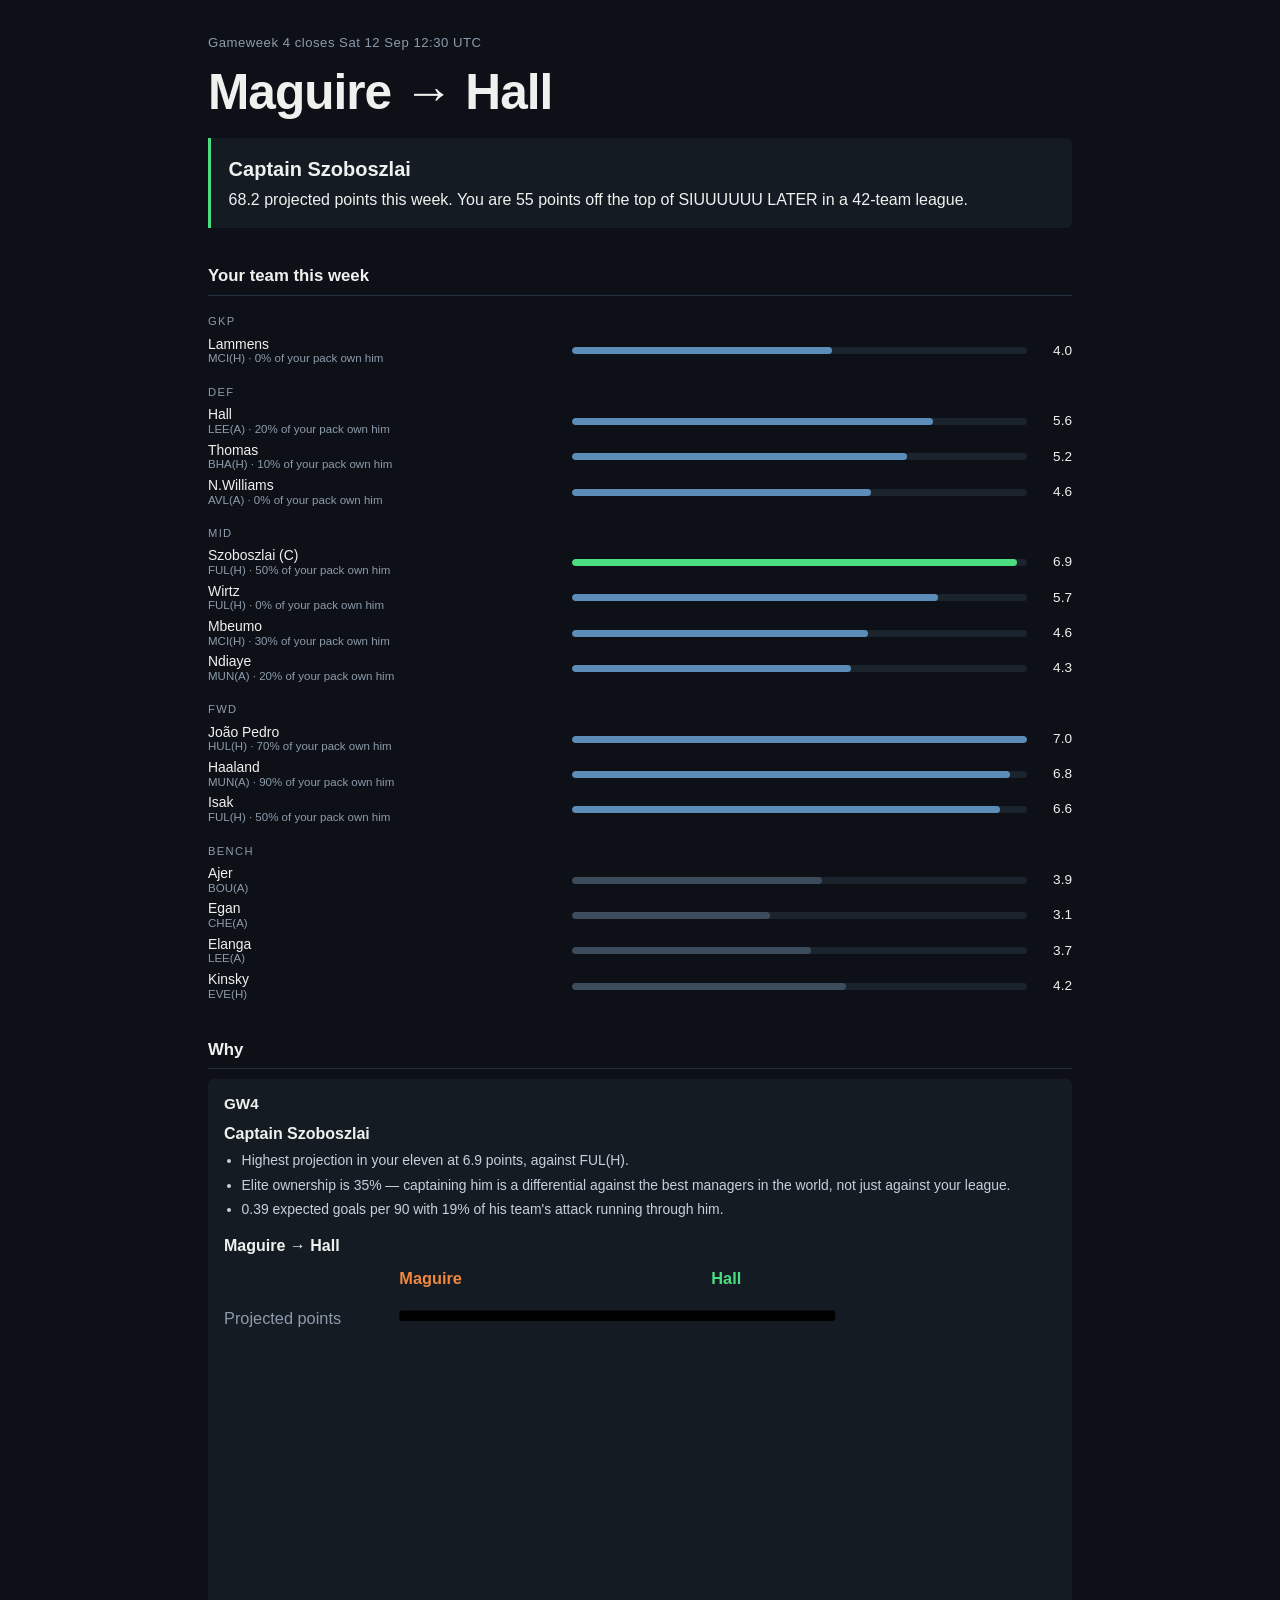
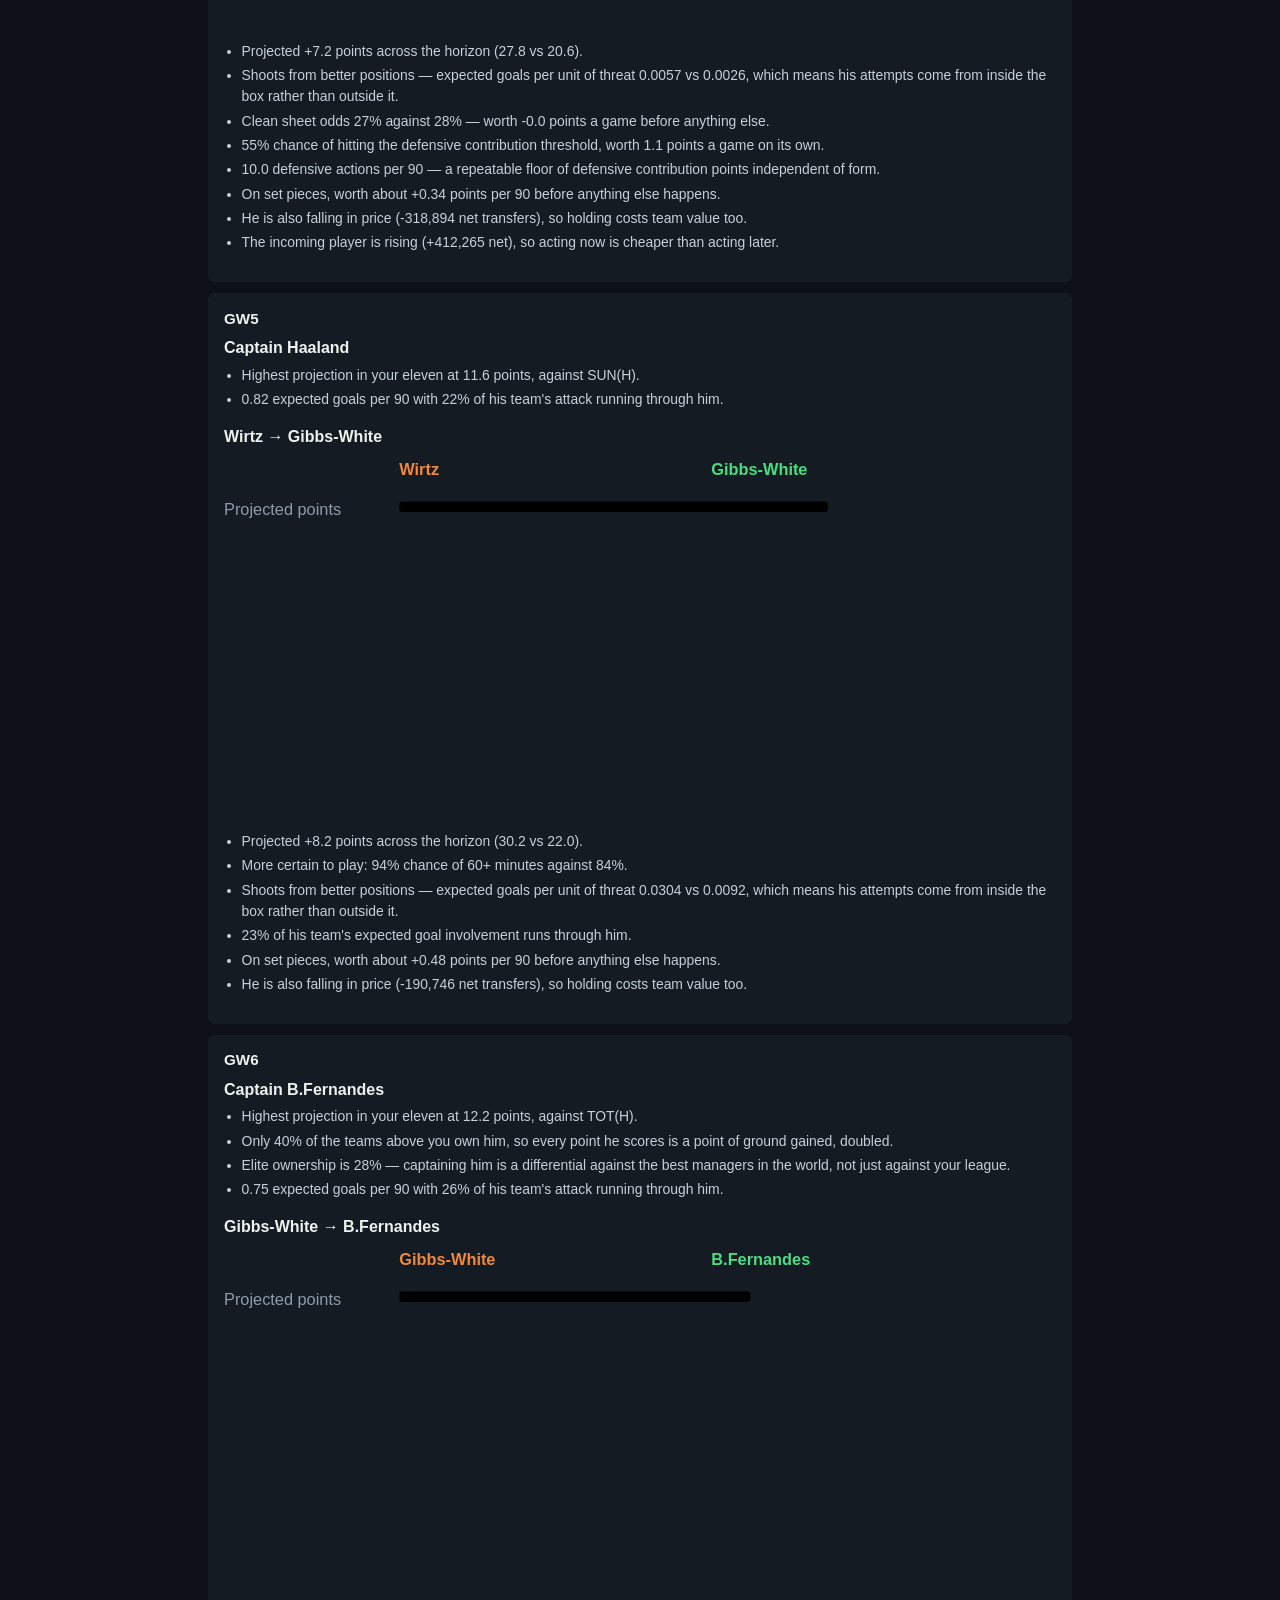
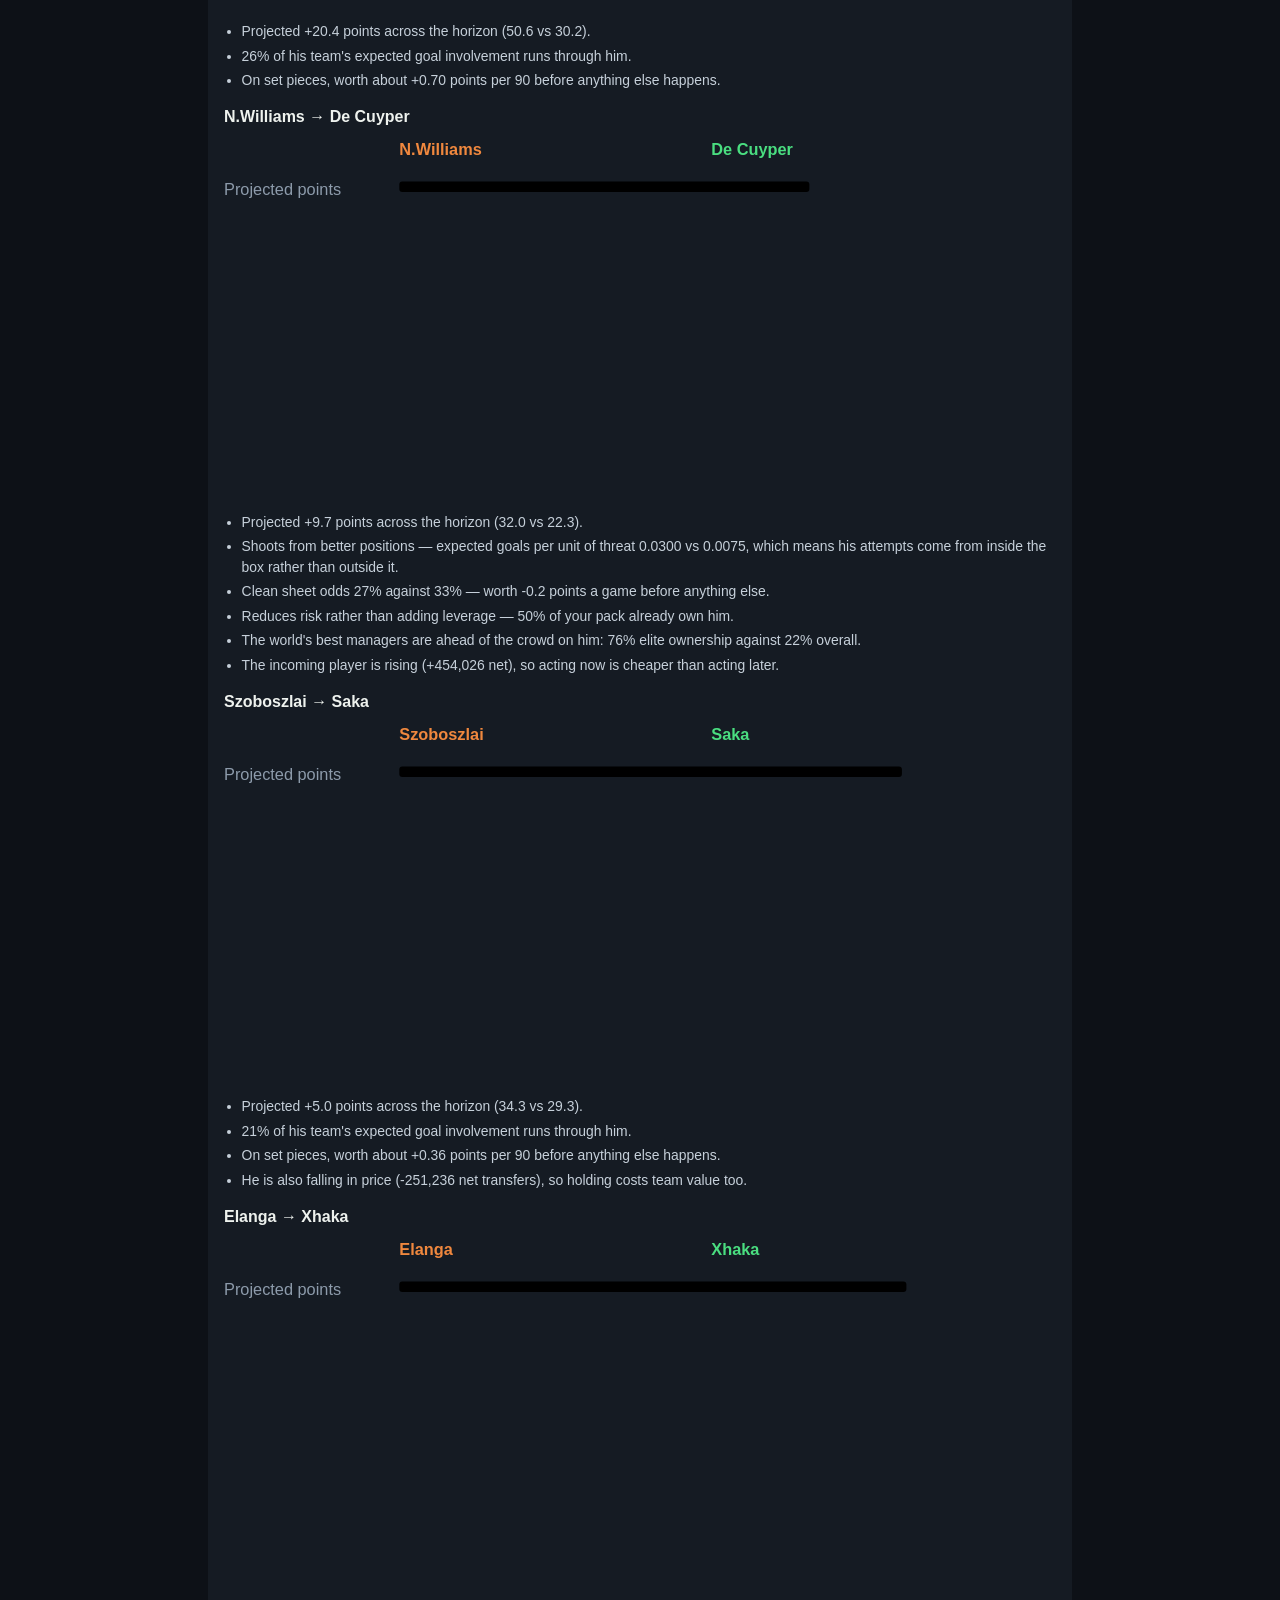
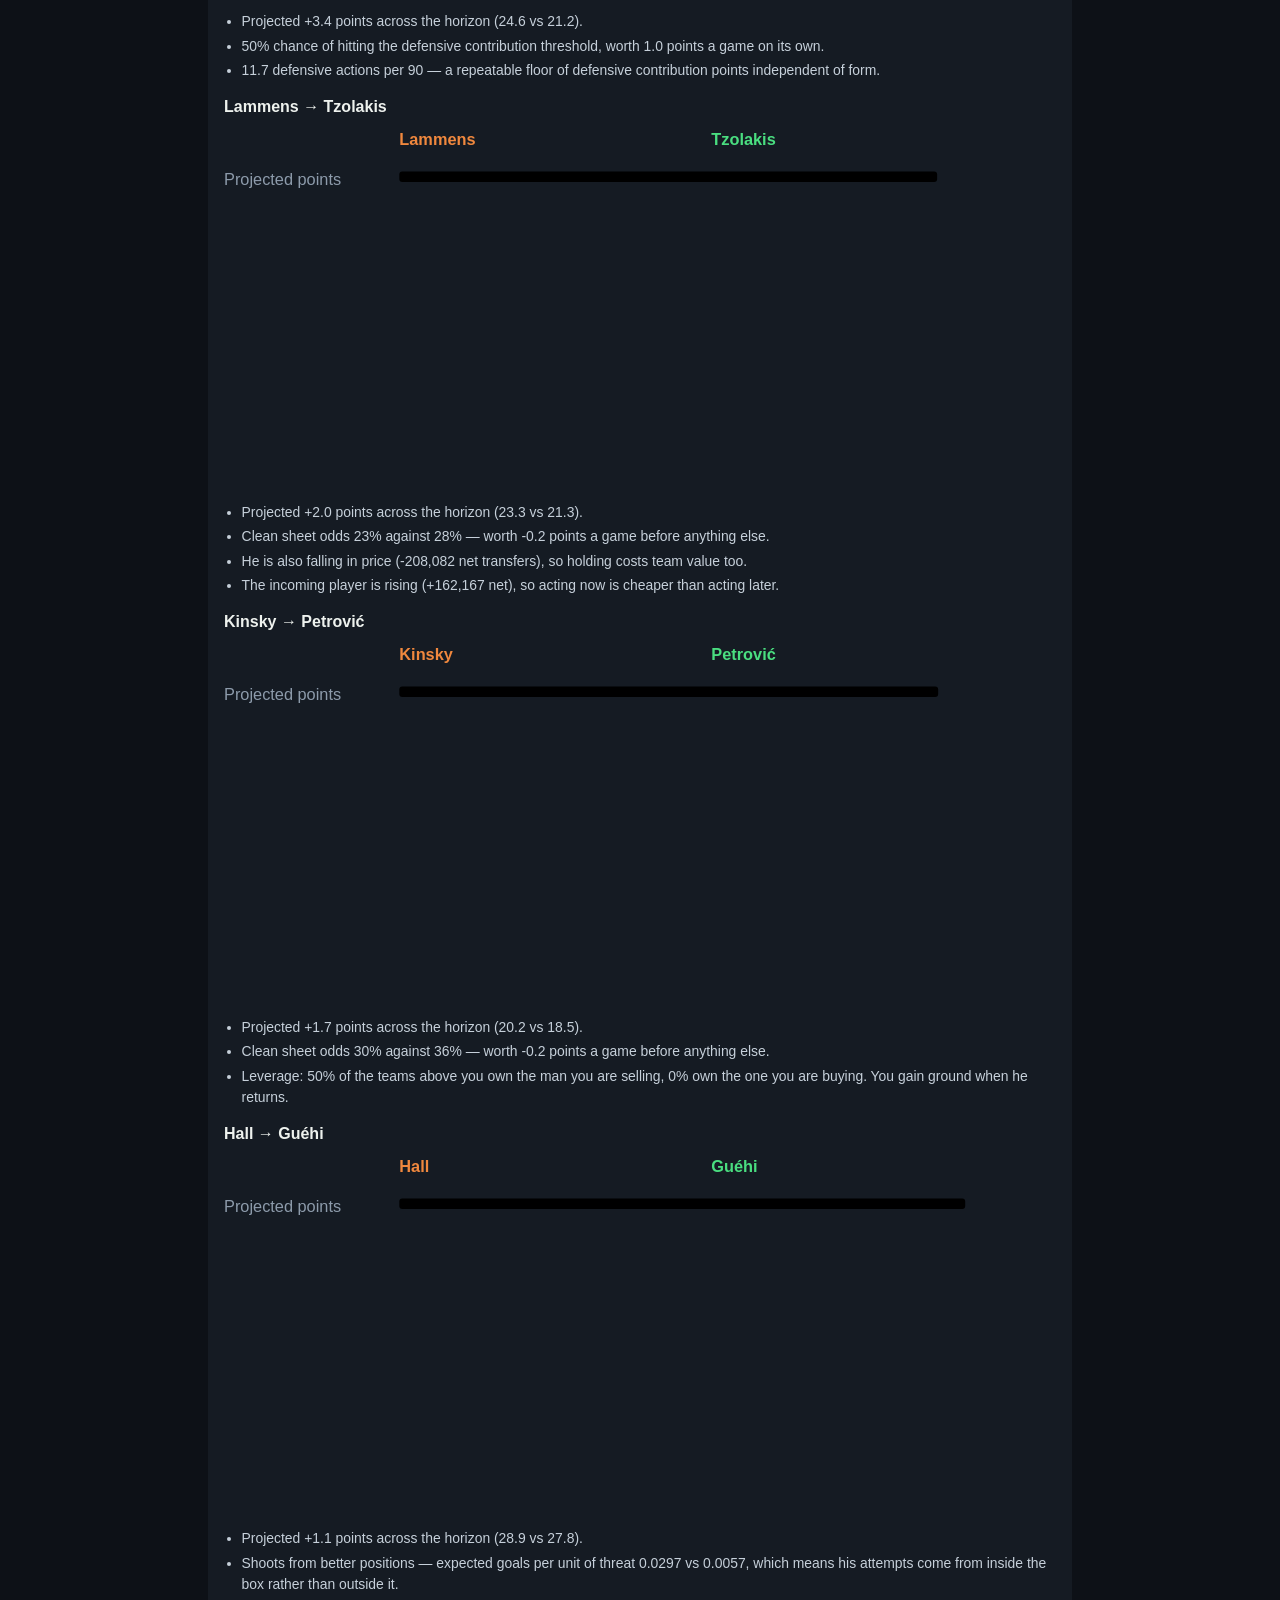
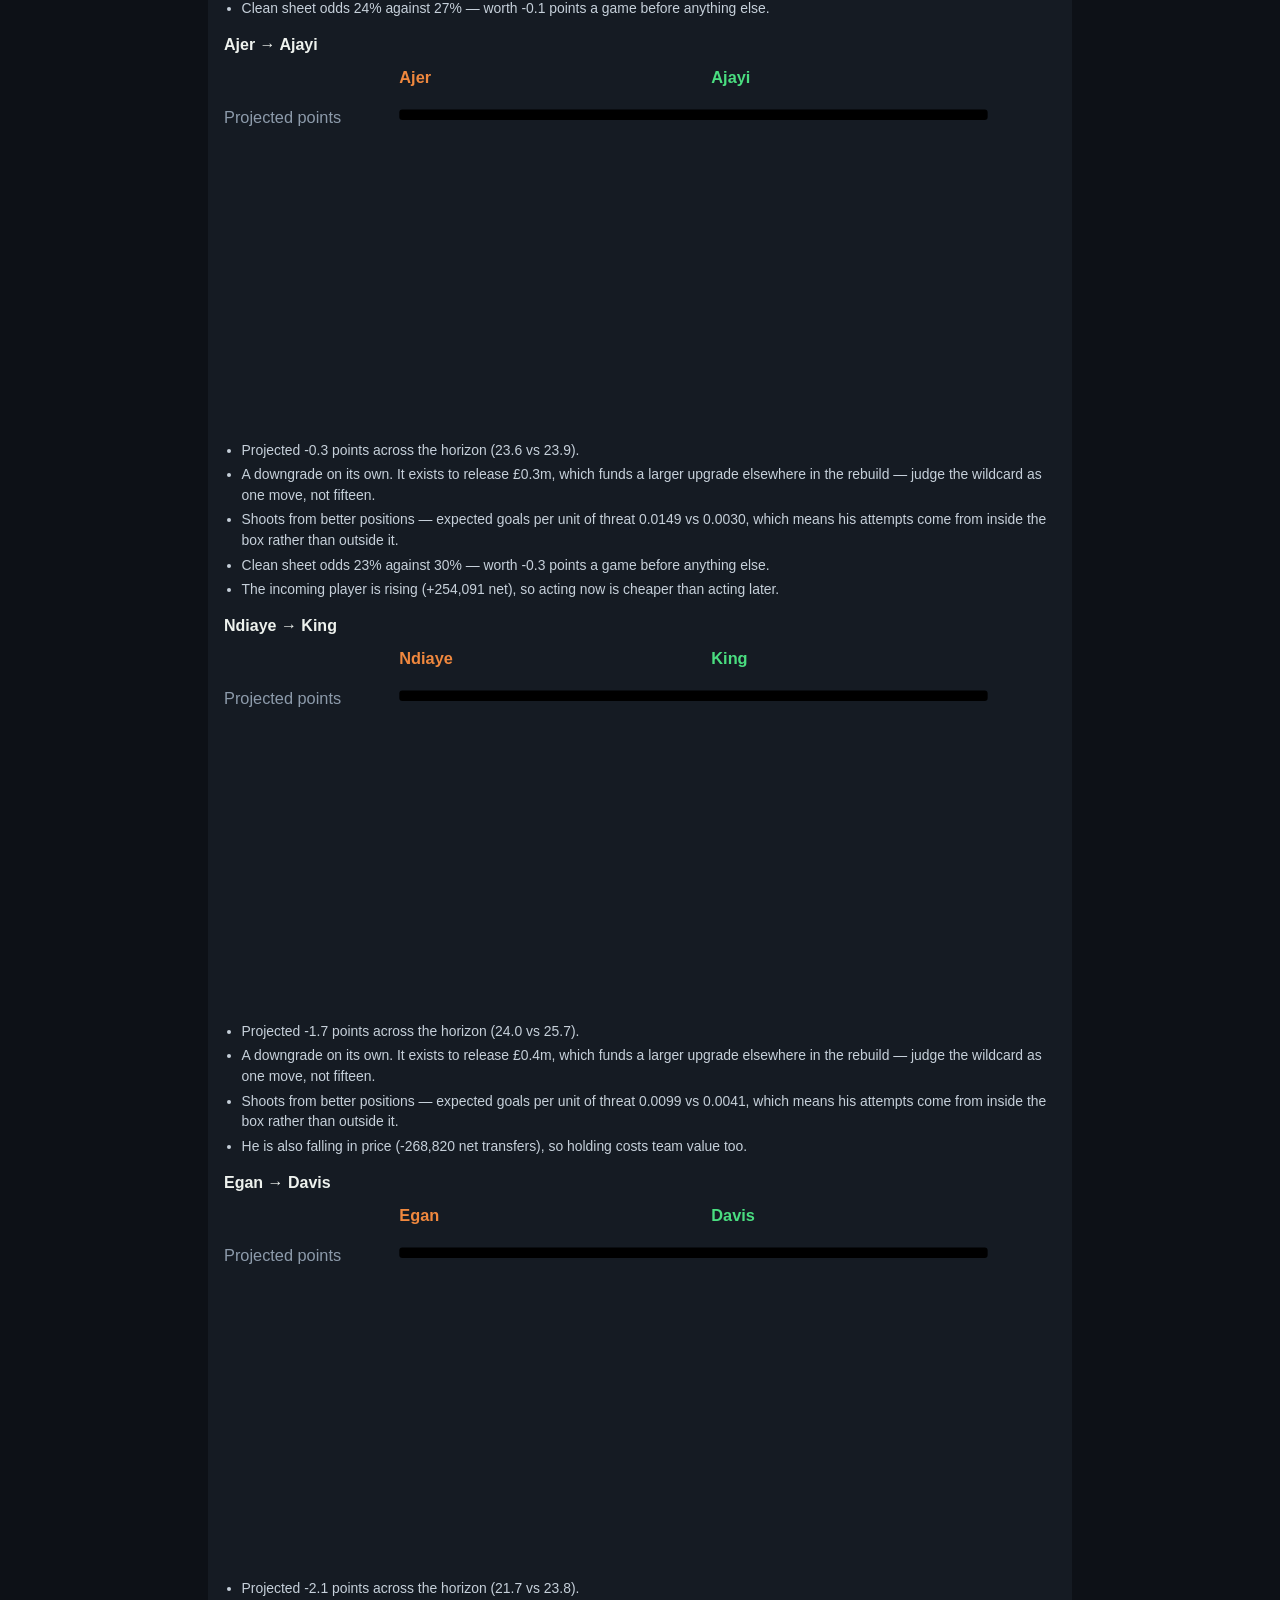
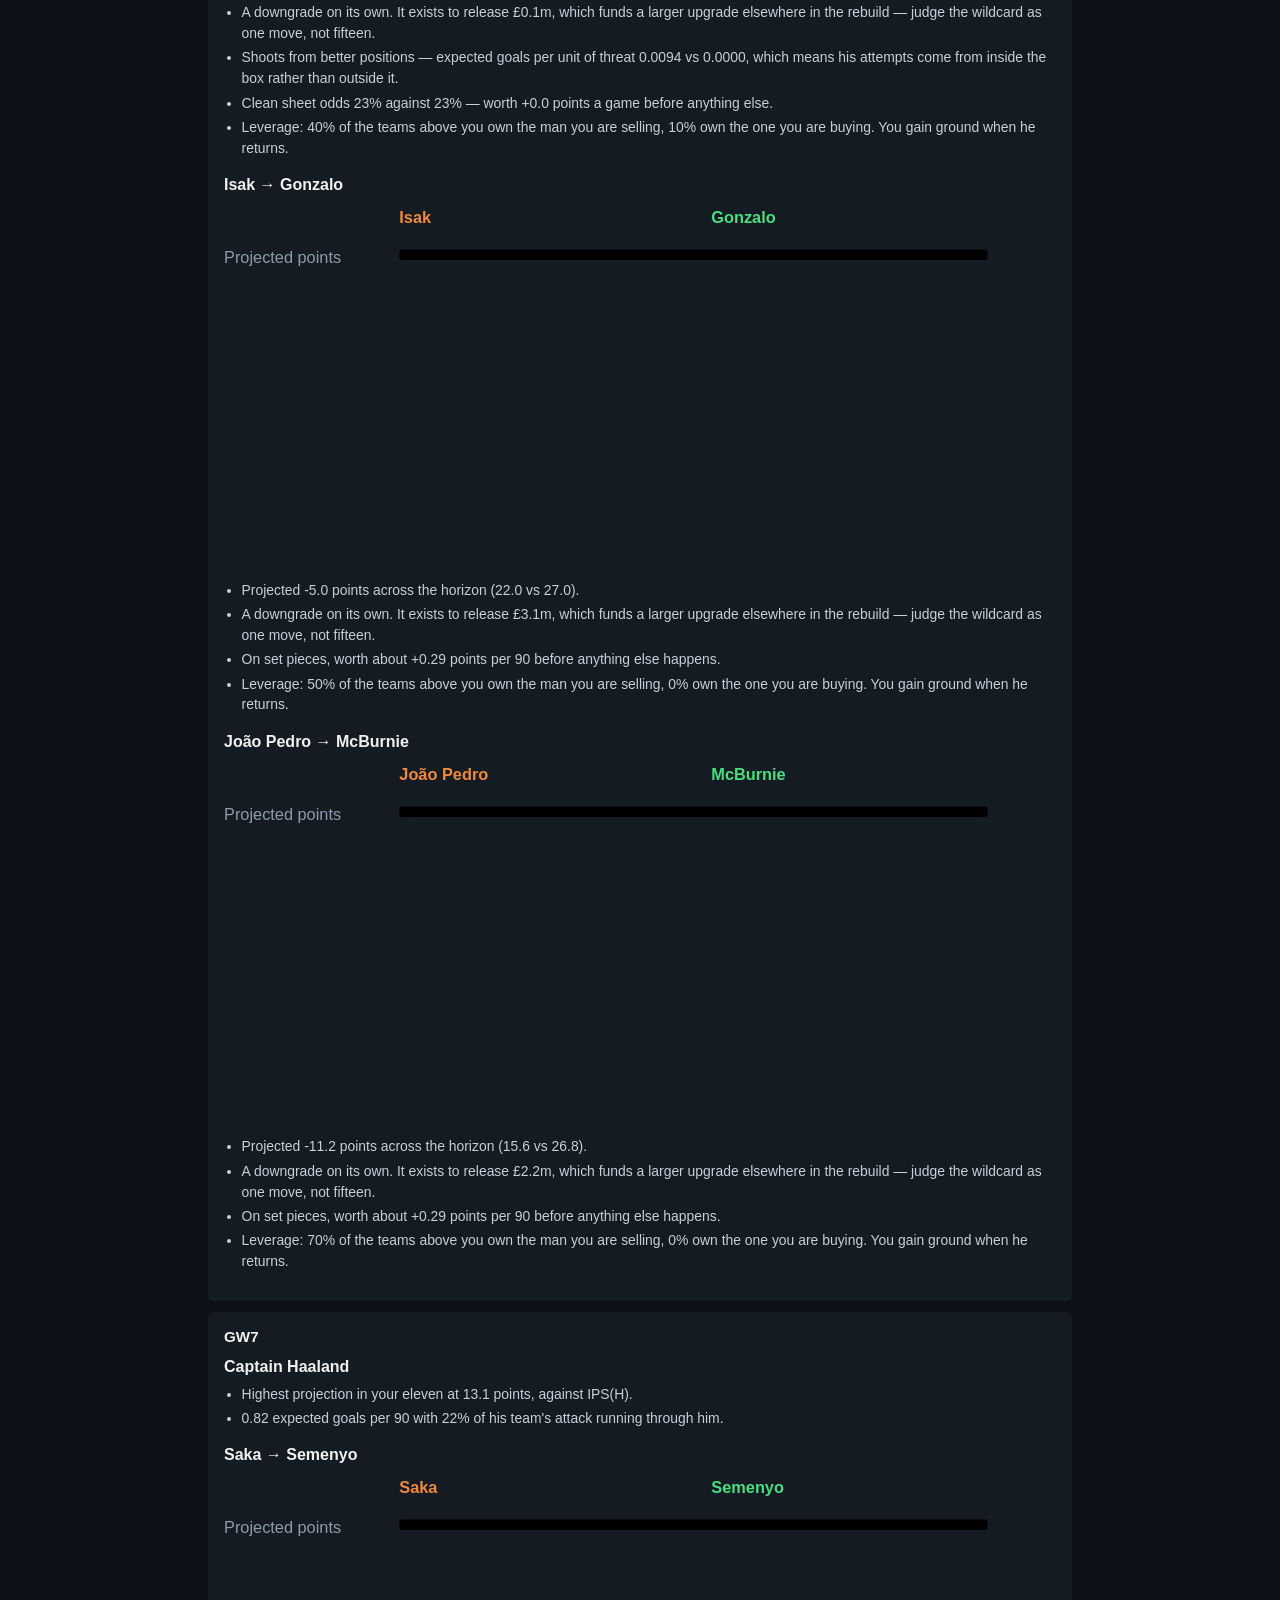
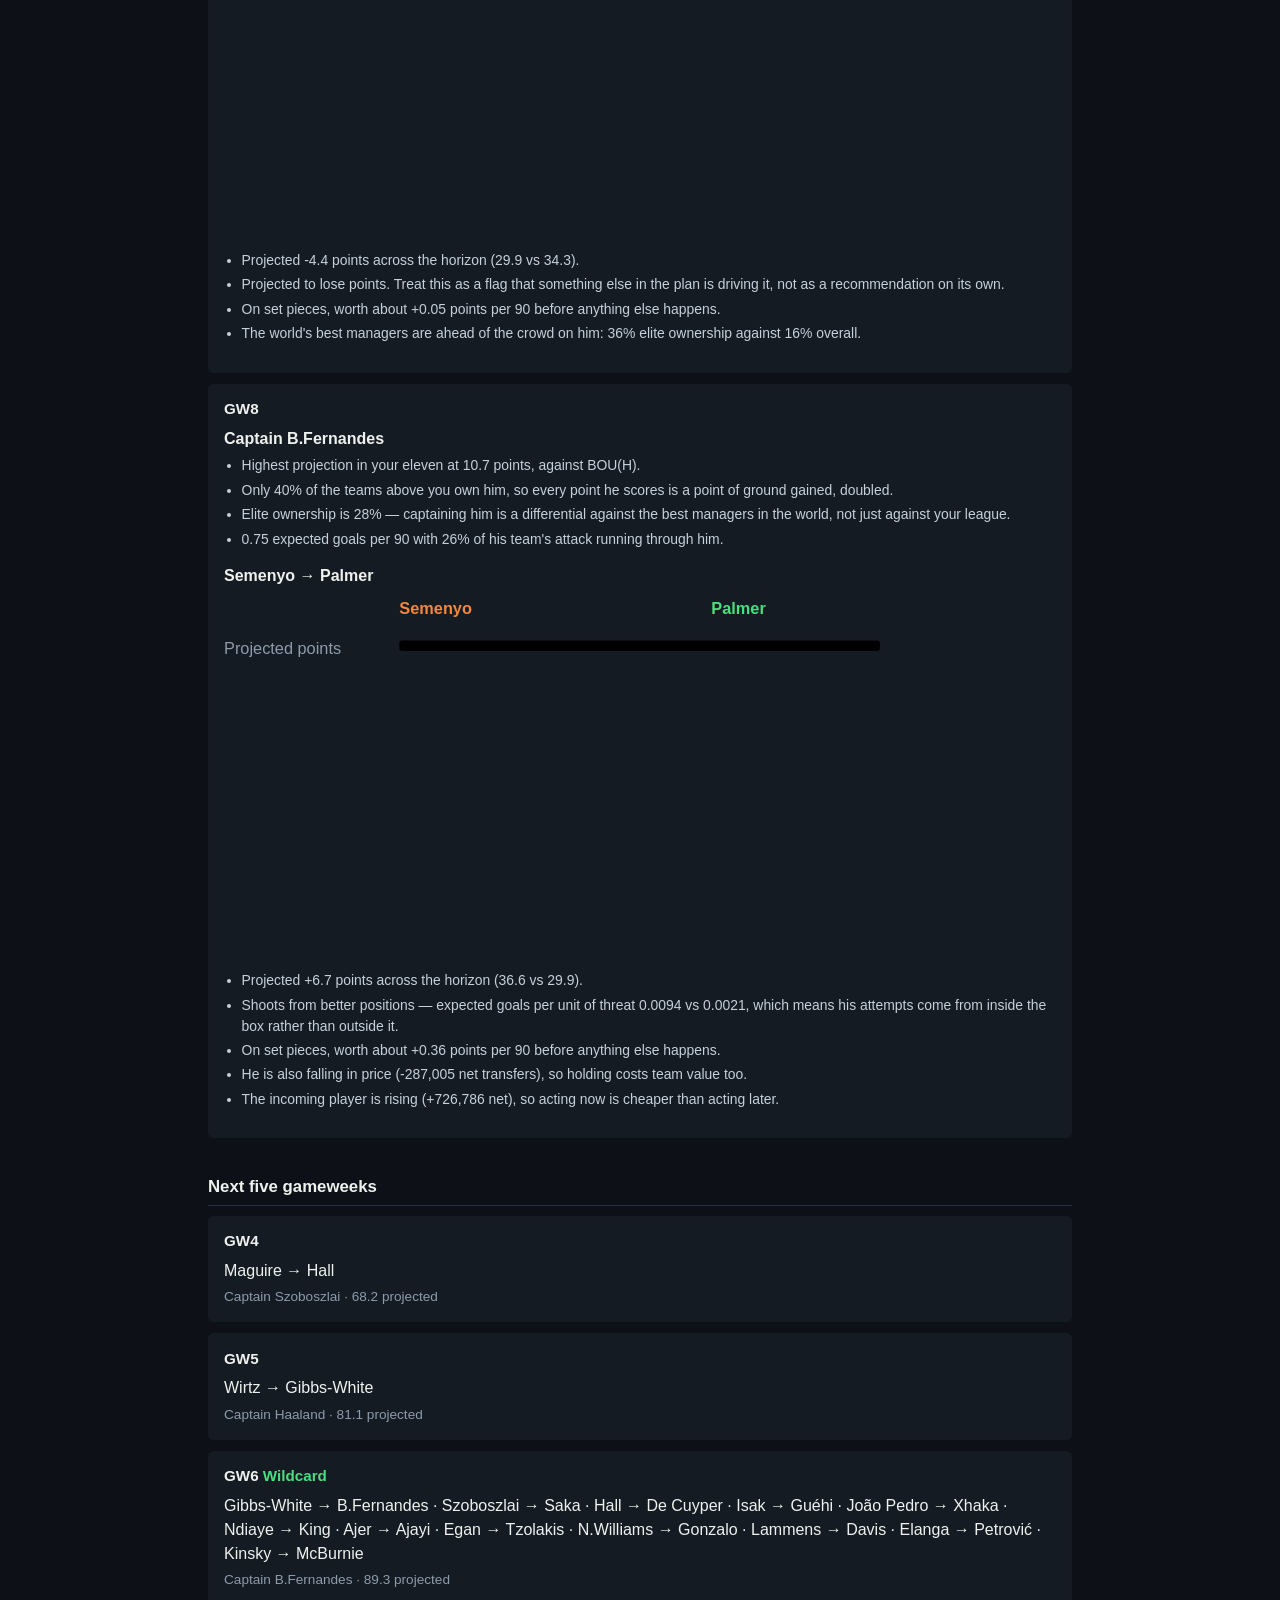
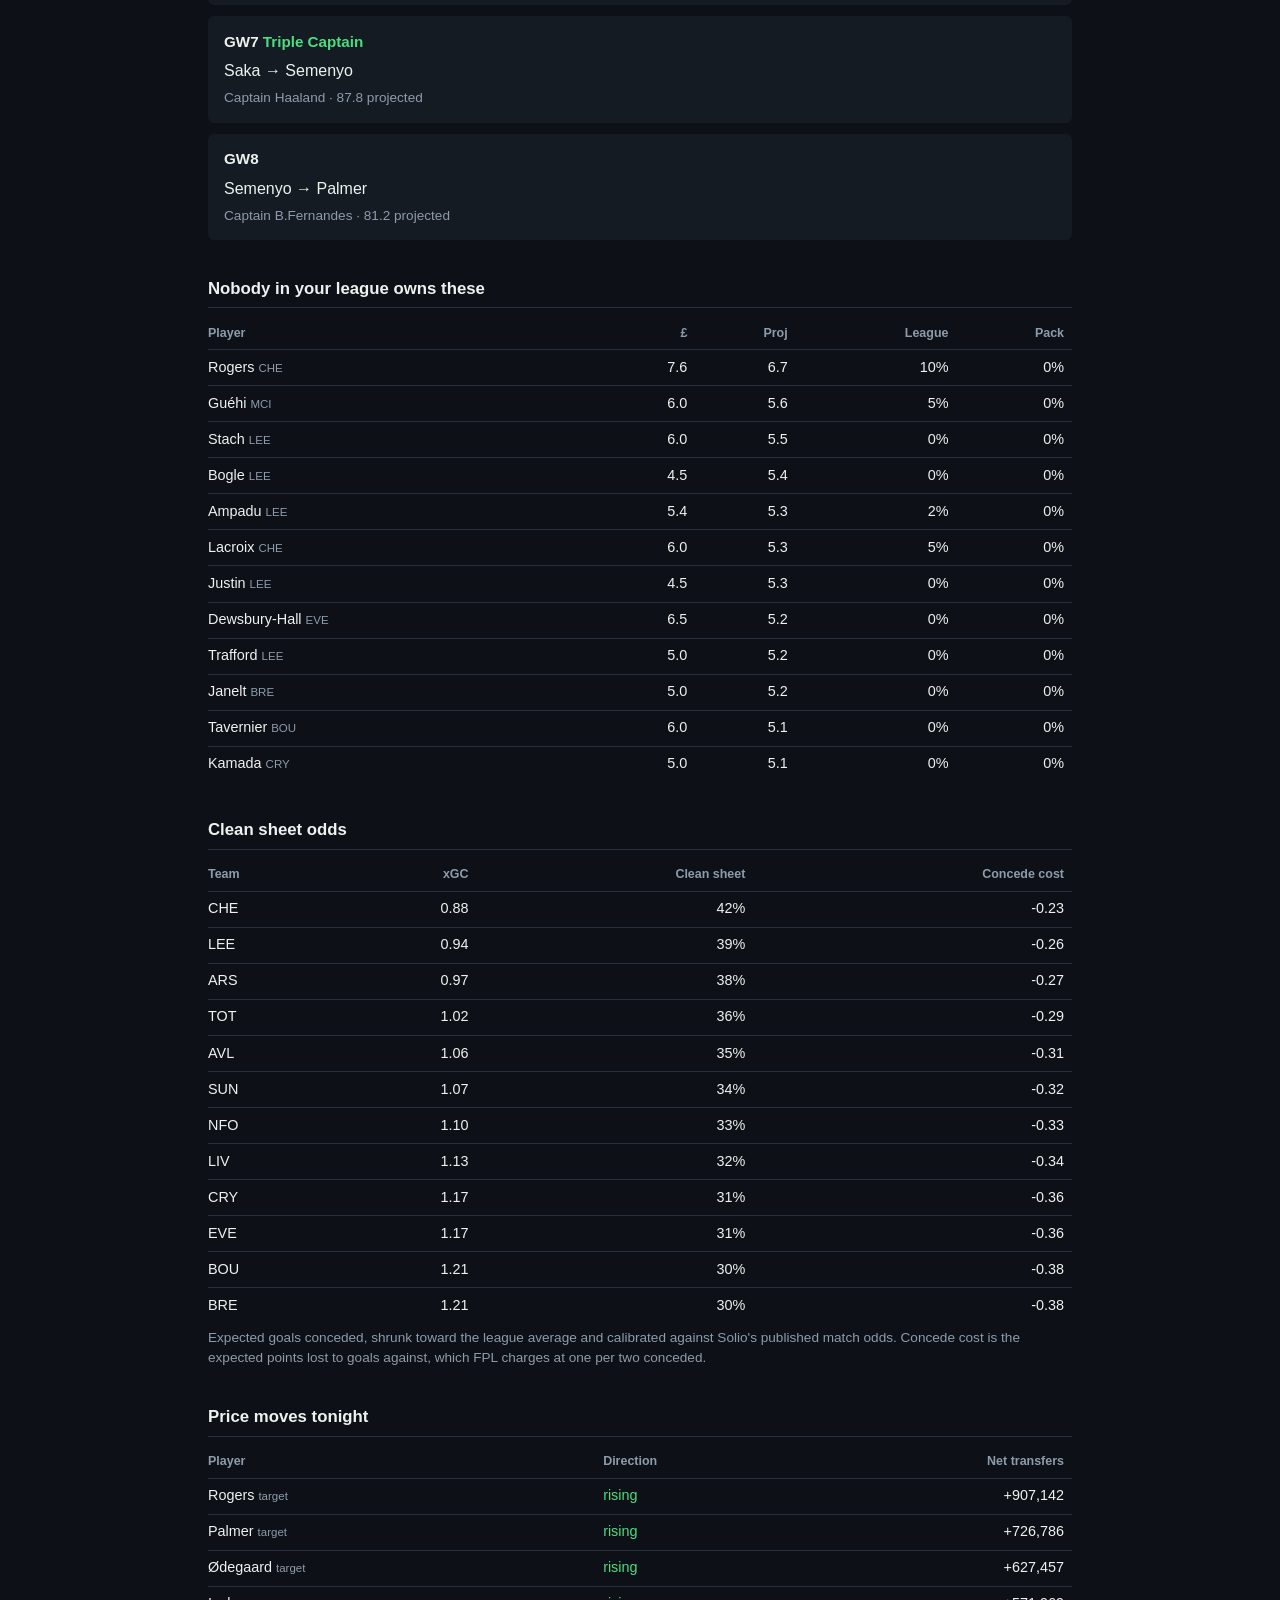
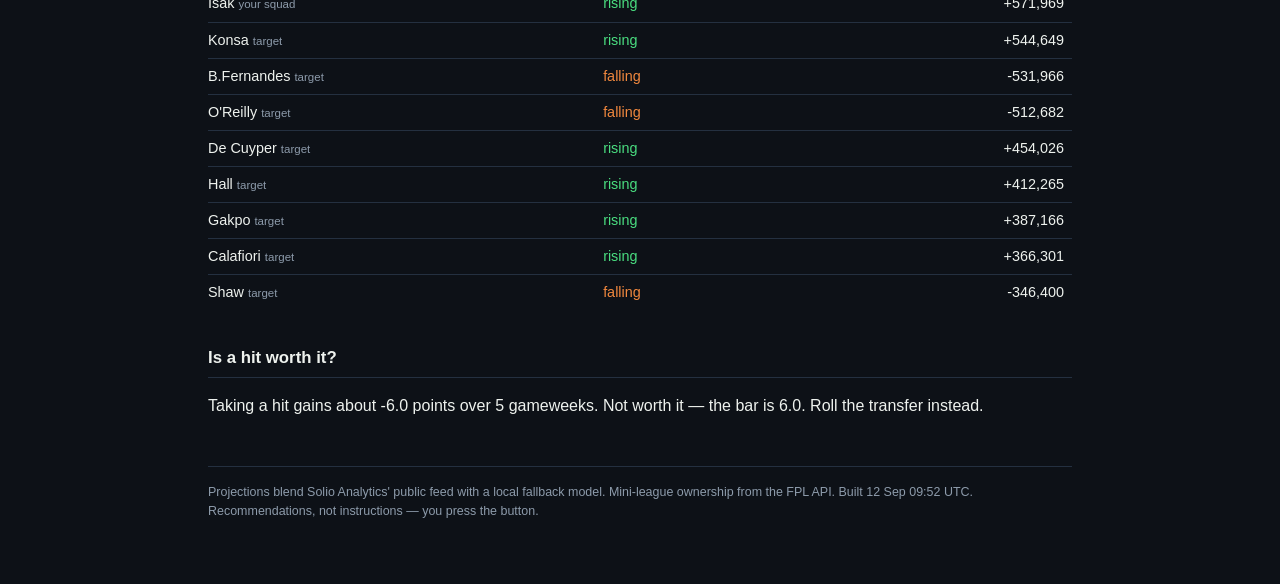
==== commit 9546ebc5: "gaffer: 2026-09-12" ====
--- a/docs/index.html
+++ b/docs/index.html
@@ -46,4 +46,4 @@
 border-top:1px solid var(--line);padding-top:1rem}
 @media(prefers-reduced-motion:no-preference){.call{animation:in .4s ease-out}}
 @keyframes in{from{opacity:0;transform:translateY(4px)}to{opacity:1}}
-</style></head><body><div class=wrap><p class=deadline>Gameweek 4 closes Sat 12 Sep 12:30 UTC</p><h1>Elanga → Stach</h1><div class=call><b>Captain Stach</b>70.5 projected points this week. You are 55 points off the top of SIUUUUUU LATER in a 42-team league.</div><h2>Your team this week</h2><p class=poslabel>GKP</p><div class=row><span class=lbl>Lammens<em>MCI(H) · 0% of your pack own him</em></span><span class=track><i style='width:55.7%;background:#5b8db8'></i></span><span class=val>4.2</span></div><p class=poslabel>DEF</p><div class=row><span class=lbl>Thomas<em>BHA(H) · 10% of your pack own him</em></span><span class=track><i style='width:71.0%;background:#5b8db8'></i></span><span class=val>5.3</span></div><div class=row><span class=lbl>N.Williams<em>AVL(A) · 0% of your pack own him</em></span><span class=track><i style='width:63.5%;background:#5b8db8'></i></span><span class=val>4.7</span></div><div class=row><span class=lbl>Maguire<em>MCI(H) · 30% of your pack own him</em></span><span class=track><i style='width:53.8%;background:#5b8db8'></i></span><span class=val>4.0</span></div><p class=poslabel>MID</p><div class=row><span class=lbl>Stach (C)<em>NEW(H) · 0% of your pack own him</em></span><span class=track><i style='width:100.0%;background:var(--rise)'></i></span><span class=val>7.5</span></div><div class=row><span class=lbl>Szoboszlai<em>FUL(H) · 50% of your pack own him</em></span><span class=track><i style='width:92.4%;background:#5b8db8'></i></span><span class=val>6.9</span></div><div class=row><span class=lbl>Wirtz<em>FUL(H) · 0% of your pack own him</em></span><span class=track><i style='width:75.5%;background:#5b8db8'></i></span><span class=val>5.6</span></div><div class=row><span class=lbl>Mbeumo<em>MCI(H) · 30% of your pack own him</em></span><span class=track><i style='width:61.8%;background:#5b8db8'></i></span><span class=val>4.6</span></div><p class=poslabel>FWD</p><div class=row><span class=lbl>João Pedro<em>HUL(H) · 70% of your pack own him</em></span><span class=track><i style='width:92.6%;background:#5b8db8'></i></span><span class=val>6.9</span></div><div class=row><span class=lbl>Haaland<em>MUN(A) · 90% of your pack own him</em></span><span class=track><i style='width:89.7%;background:#5b8db8'></i></span><span class=val>6.7</span></div><div class=row><span class=lbl>Isak<em>FUL(H) · 50% of your pack own him</em></span><span class=track><i style='width:89.7%;background:#5b8db8'></i></span><span class=val>6.7</span></div><p class=poslabel>BENCH</p><div class=row><span class=lbl>Ndiaye<em>MUN(A)</em></span><span class=track><i style='width:58.1%;background:#3d4c5c'></i></span><span class=val>4.3</span></div><div class=row><span class=lbl>Ajer<em>BOU(A)</em></span><span class=track><i style='width:52.8%;background:#3d4c5c'></i></span><span class=val>3.9</span></div><div class=row><span class=lbl>Egan<em>CHE(A)</em></span><span class=track><i style='width:41.3%;background:#3d4c5c'></i></span><span class=val>3.1</span></div><div class=row><span class=lbl>Kinsky<em>EVE(H)</em></span><span class=track><i style='width:58.3%;background:#3d4c5c'></i></span><span class=val>4.3</span></div><h2>Why</h2><div class=week><h3>GW4</h3><b>Captain Stach</b><ul><li>Highest projection in your eleven at 7.5 points, against NEW(H).</li><li>Only 0% of the teams above you own him, so every point he scores is a point of ground gained, doubled.</li><li>0.163 expected goals per 90 with 11% of his team&#x27;s attack running through him.</li></ul><b>Elanga &rarr; Stach</b><svg viewBox='0 0 560 242' class=cmp role=img aria-label='Comparison of Elanga and Stach'><text x='118' y='12' class=k>Elanga</text><text x='328' y='12' class=k2>Stach</text><text x='0' y='39' class=lb>Projected points</text><rect x='118' y='30' width='283.2' height='7' rx='2' class=a/><rect x='118' y='40' width='396.0' height='7' rx='2' class=b/><text x='0' y='65' class=lb>Starts 60+ mins</text><rect x='118' y='56' width='371.1' height='7' rx='2' class=a/><rect x='118' y='66' width='396.0' height='7' rx='2' class=b/><text x='0' y='91' class=lb>xG per 90</text><rect x='118' y='82' width='396.0' height='7' rx='2' class=a/><rect x='118' y='92' width='396.0' height='7' rx='2' class=b/><text x='0' y='117' class=lb>xA per 90</text><rect x='118' y='108' width='396.0' height='7' rx='2' class=a/><rect x='118' y='118' width='159.0' height='7' rx='2' class=b/><text x='0' y='143' class=lb>Shot quality</text><rect x='118' y='134' width='216.9' height='7' rx='2' class=a/><rect x='118' y='144' width='396.0' height='7' rx='2' class=b/><text x='0' y='169' class=lb>Share of team attack</text><rect x='118' y='160' width='396.0' height='7' rx='2' class=a/><rect x='118' y='170' width='302.7' height='7' rx='2' class=b/><text x='0' y='195' class=lb>Defensive actions/90</text><rect x='118' y='186' width='109.1' height='7' rx='2' class=a/><rect x='118' y='196' width='396.0' height='7' rx='2' class=b/><text x='0' y='221' class=lb>Pack ownership</text><rect x='118' y='212' width='396.0' height='7' rx='2' class=a/><rect x='118' y='222' width='1.0' height='7' rx='2' class=b/></svg><ul><li>Projected +8.2 points across the horizon (28.8 vs 20.6).</li><li>Shoots from better positions — expected goals per unit of threat 0.0126 vs 0.0069, which means his attempts come from inside the box rather than outside it.</li><li>61% chance of hitting the defensive contribution threshold, worth 1.2 points a game on its own.</li><li>12.7 defensive actions per 90 — a repeatable floor of defensive contribution points independent of form.</li><li>On set pieces, worth about +0.34 points per 90 before anything else happens.</li></ul></div><div class=week><h3>GW5</h3><b>Captain Haaland</b><ul><li>Highest projection in your eleven at 11.3 points, against SUN(H).</li><li>0.82 expected goals per 90 with 22% of his team&#x27;s attack running through him.</li></ul><b>Wirtz &rarr; Gibbs-White</b><svg viewBox='0 0 560 242' class=cmp role=img aria-label='Comparison of Wirtz and Gibbs-White'><text x='118' y='12' class=k>Wirtz</text><text x='328' y='12' class=k2>Gibbs-White</text><text x='0' y='39' class=lb>Projected points</text><rect x='118' y='30' width='287.0' height='7' rx='2' class=a/><rect x='118' y='40' width='396.0' height='7' rx='2' class=b/><text x='0' y='65' class=lb>Starts 60+ mins</text><rect x='118' y='56' width='353.2' height='7' rx='2' class=a/><rect x='118' y='66' width='396.0' height='7' rx='2' class=b/><text x='0' y='91' class=lb>xG per 90</text><rect x='118' y='82' width='211.1' height='7' rx='2' class=a/><rect x='118' y='92' width='396.0' height='7' rx='2' class=b/><text x='0' y='117' class=lb>xA per 90</text><rect x='118' y='108' width='396.0' height='7' rx='2' class=a/><rect x='118' y='118' width='135.7' height='7' rx='2' class=b/><text x='0' y='143' class=lb>Shot quality</text><rect x='118' y='134' width='119.8' height='7' rx='2' class=a/><rect x='118' y='144' width='396.0' height='7' rx='2' class=b/><text x='0' y='169' class=lb>Share of team attack</text><rect x='118' y='160' width='192.7' height='7' rx='2' class=a/><rect x='118' y='170' width='396.0' height='7' rx='2' class=b/><text x='0' y='195' class=lb>Defensive actions/90</text><rect x='118' y='186' width='396.0' height='7' rx='2' class=a/><rect x='118' y='196' width='278.9' height='7' rx='2' class=b/><text x='0' y='221' class=lb>Pack ownership</text><rect x='118' y='212' width='1.0' height='7' rx='2' class=a/><rect x='118' y='222' width='396.0' height='7' rx='2' class=b/></svg><ul><li>Projected +8.2 points across the horizon (29.8 vs 21.6).</li><li>More certain to play: 94% chance of 60+ minutes against 84%.</li><li>Shoots from better positions — expected goals per unit of threat 0.0304 vs 0.0092, which means his attempts come from inside the box rather than outside it.</li><li>23% of his team&#x27;s expected goal involvement runs through him.</li><li>On set pieces, worth about +0.48 points per 90 before anything else happens.</li><li>He is also falling in price (-135,922 net transfers), so holding costs team value too.</li><li>The incoming player is rising (+12,371 net), so acting now is cheaper than acting later.</li></ul></div><div class=week><h3>GW6</h3><b>Captain B.Fernandes</b><ul><li>Highest projection in your eleven at 11.9 points, against TOT(H).</li><li>Only 40% of the teams above you own him, so every point he scores is a point of ground gained, doubled.</li><li>Elite ownership is 28% — captaining him is a differential against the best managers in the world, not just against your league.</li><li>0.75 expected goals per 90 with 26% of his team&#x27;s attack running through him.</li></ul><b>Gibbs-White &rarr; B.Fernandes</b><svg viewBox='0 0 560 242' class=cmp role=img aria-label='Comparison of Gibbs-White and B.Fernandes'><text x='118' y='12' class=k>Gibbs-White</text><text x='328' y='12' class=k2>B.Fernandes</text><text x='0' y='39' class=lb>Projected points</text><rect x='118' y='30' width='237.4' height='7' rx='2' class=a/><rect x='118' y='40' width='396.0' height='7' rx='2' class=b/><text x='0' y='65' class=lb>Starts 60+ mins</text><rect x='118' y='56' width='389.4' height='7' rx='2' class=a/><rect x='118' y='66' width='396.0' height='7' rx='2' class=b/><text x='0' y='91' class=lb>xG per 90</text><rect x='118' y='82' width='246.6' height='7' rx='2' class=a/><rect x='118' y='92' width='396.0' height='7' rx='2' class=b/><text x='0' y='117' class=lb>xA per 90</text><rect x='118' y='108' width='54.9' height='7' rx='2' class=a/><rect x='118' y='118' width='396.0' height='7' rx='2' class=b/><text x='0' y='143' class=lb>Shot quality</text><rect x='118' y='134' width='396.0' height='7' rx='2' class=a/><rect x='118' y='144' width='302.2' height='7' rx='2' class=b/><text x='0' y='169' class=lb>Share of team attack</text><rect x='118' y='160' width='344.2' height='7' rx='2' class=a/><rect x='118' y='170' width='396.0' height='7' rx='2' class=b/><text x='0' y='195' class=lb>Defensive actions/90</text><rect x='118' y='186' width='373.6' height='7' rx='2' class=a/><rect x='118' y='196' width='396.0' height='7' rx='2' class=b/><text x='0' y='221' class=lb>Pack ownership</text><rect x='118' y='212' width='198.0' height='7' rx='2' class=a/><rect x='118' y='222' width='396.0' height='7' rx='2' class=b/></svg><ul><li>Projected +19.9 points across the horizon (49.7 vs 29.8).</li><li>26% of his team&#x27;s expected goal involvement runs through him.</li><li>On set pieces, worth about +0.70 points per 90 before anything else happens.</li></ul><b>Maguire &rarr; De Cuyper</b><svg viewBox='0 0 560 242' class=cmp role=img aria-label='Comparison of Maguire and De Cuyper'><text x='118' y='12' class=k>Maguire</text><text x='328' y='12' class=k2>De Cuyper</text><text x='0' y='39' class=lb>Projected points</text><rect x='118' y='30' width='261.5' height='7' rx='2' class=a/><rect x='118' y='40' width='396.0' height='7' rx='2' class=b/><text x='0' y='65' class=lb>Starts 60+ mins</text><rect x='118' y='56' width='396.0' height='7' rx='2' class=a/><rect x='118' y='66' width='372.1' height='7' rx='2' class=b/><text x='0' y='91' class=lb>xG per 90</text><rect x='118' y='82' width='16.4' height='7' rx='2' class=a/><rect x='118' y='92' width='396.0' height='7' rx='2' class=b/><text x='0' y='117' class=lb>xA per 90</text><rect x='118' y='108' width='374.6' height='7' rx='2' class=a/><rect x='118' y='118' width='396.0' height='7' rx='2' class=b/><text x='0' y='143' class=lb>Shot quality</text><rect x='118' y='134' width='34.3' height='7' rx='2' class=a/><rect x='118' y='144' width='396.0' height='7' rx='2' class=b/><text x='0' y='169' class=lb>Share of team attack</text><rect x='118' y='160' width='96.1' height='7' rx='2' class=a/><rect x='118' y='170' width='396.0' height='7' rx='2' class=b/><text x='0' y='195' class=lb>Defensive actions/90</text><rect x='118' y='186' width='396.0' height='7' rx='2' class=a/><rect x='118' y='196' width='169.7' height='7' rx='2' class=b/><text x='0' y='221' class=lb>Pack ownership</text><rect x='118' y='212' width='237.6' height='7' rx='2' class=a/><rect x='118' y='222' width='396.0' height='7' rx='2' class=b/></svg><ul><li>Projected +10.7 points across the horizon (31.5 vs 20.8).</li><li>Shoots from better positions — expected goals per unit of threat 0.0300 vs 0.0026, which means his attempts come from inside the box rather than outside it.</li><li>Clean sheet odds 29% against 30% — worth -0.0 points a game before anything else.</li><li>The world&#x27;s best managers are ahead of the crowd on him: 75% elite ownership against 20% overall.</li><li>He is also falling in price (-178,190 net transfers), so holding costs team value too.</li><li>The incoming player is rising (+244,782 net), so acting now is cheaper than acting later.</li></ul><b>N.Williams &rarr; Guéhi</b><svg viewBox='0 0 560 242' class=cmp role=img aria-label='Comparison of N.Williams and Guéhi'><text x='118' y='12' class=k>N.Williams</text><text x='328' y='12' class=k2>Guéhi</text><text x='0' y='39' class=lb>Projected points</text><rect x='118' y='30' width='305.9' height='7' rx='2' class=a/><rect x='118' y='40' width='396.0' height='7' rx='2' class=b/><text x='0' y='65' class=lb>Starts 60+ mins</text><rect x='118' y='56' width='396.0' height='7' rx='2' class=a/><rect x='118' y='66' width='381.4' height='7' rx='2' class=b/><text x='0' y='91' class=lb>xG per 90</text><rect x='118' y='82' width='53.3' height='7' rx='2' class=a/><rect x='118' y='92' width='396.0' height='7' rx='2' class=b/><text x='0' y='117' class=lb>xA per 90</text><rect x='118' y='108' width='249.4' height='7' rx='2' class=a/><rect x='118' y='118' width='396.0' height='7' rx='2' class=b/><text x='0' y='143' class=lb>Shot quality</text><rect x='118' y='134' width='100.0' height='7' rx='2' class=a/><rect x='118' y='144' width='396.0' height='7' rx='2' class=b/><text x='0' y='169' class=lb>Share of team attack</text><rect x='118' y='160' width='229.9' height='7' rx='2' class=a/><rect x='118' y='170' width='396.0' height='7' rx='2' class=b/><text x='0' y='195' class=lb>Defensive actions/90</text><rect x='118' y='186' width='396.0' height='7' rx='2' class=a/><rect x='118' y='196' width='297.0' height='7' rx='2' class=b/><text x='0' y='221' class=lb>Pack ownership</text><rect x='118' y='212' width='1.0' height='7' rx='2' class=a/><rect x='118' y='222' width='1.0' height='7' rx='2' class=b/></svg><ul><li>Projected +6.6 points across the horizon (29.0 vs 22.4).</li><li>Shoots from better positions — expected goals per unit of threat 0.0297 vs 0.0075, which means his attempts come from inside the box rather than outside it.</li><li>Clean sheet odds 26% against 36% — worth -0.4 points a game before anything else.</li><li>The incoming player is rising (-3,729 net), so acting now is cheaper than acting later.</li></ul><b>Szoboszlai &rarr; Saka</b><svg viewBox='0 0 560 242' class=cmp role=img aria-label='Comparison of Szoboszlai and Saka'><text x='118' y='12' class=k>Szoboszlai</text><text x='328' y='12' class=k2>Saka</text><text x='0' y='39' class=lb>Projected points</text><rect x='118' y='30' width='339.6' height='7' rx='2' class=a/><rect x='118' y='40' width='396.0' height='7' rx='2' class=b/><text x='0' y='65' class=lb>Starts 60+ mins</text><rect x='118' y='56' width='396.0' height='7' rx='2' class=a/><rect x='118' y='66' width='375.8' height='7' rx='2' class=b/><text x='0' y='91' class=lb>xG per 90</text><rect x='118' y='82' width='281.3' height='7' rx='2' class=a/><rect x='118' y='92' width='396.0' height='7' rx='2' class=b/><text x='0' y='117' class=lb>xA per 90</text><rect x='118' y='108' width='396.0' height='7' rx='2' class=a/><rect x='118' y='118' width='293.0' height='7' rx='2' class=b/><text x='0' y='143' class=lb>Shot quality</text><rect x='118' y='134' width='396.0' height='7' rx='2' class=a/><rect x='118' y='144' width='159.0' height='7' rx='2' class=b/><text x='0' y='169' class=lb>Share of team attack</text><rect x='118' y='160' width='358.8' height='7' rx='2' class=a/><rect x='118' y='170' width='396.0' height='7' rx='2' class=b/><text x='0' y='195' class=lb>Defensive actions/90</text><rect x='118' y='186' width='396.0' height='7' rx='2' class=a/><rect x='118' y='196' width='330.7' height='7' rx='2' class=b/><text x='0' y='221' class=lb>Pack ownership</text><rect x='118' y='212' width='396.0' height='7' rx='2' class=a/><rect x='118' y='222' width='237.6' height='7' rx='2' class=b/></svg><ul><li>Projected +4.8 points across the horizon (33.7 vs 28.9).</li><li>21% of his team&#x27;s expected goal involvement runs through him.</li><li>On set pieces, worth about +0.36 points per 90 before anything else happens.</li><li>He is also falling in price (-259,577 net transfers), so holding costs team value too.</li><li>The incoming player is rising (+46,690 net), so acting now is cheaper than acting later.</li></ul><b>Lammens &rarr; Tzolakis</b><svg viewBox='0 0 560 242' class=cmp role=img aria-label='Comparison of Lammens and Tzolakis'><text x='118' y='12' class=k>Lammens</text><text x='328' y='12' class=k2>Tzolakis</text><text x='0' y='39' class=lb>Projected points</text><rect x='118' y='30' width='363.8' height='7' rx='2' class=a/><rect x='118' y='40' width='396.0' height='7' rx='2' class=b/><text x='0' y='65' class=lb>Starts 60+ mins</text><rect x='118' y='56' width='396.0' height='7' rx='2' class=a/><rect x='118' y='66' width='394.2' height='7' rx='2' class=b/><text x='0' y='91' class=lb>xG per 90</text><rect x='118' y='82' width='1.0' height='7' rx='2' class=a/><rect x='118' y='92' width='1.0' height='7' rx='2' class=b/><text x='0' y='117' class=lb>xA per 90</text><rect x='118' y='108' width='1.0' height='7' rx='2' class=a/><rect x='118' y='118' width='1.0' height='7' rx='2' class=b/><text x='0' y='143' class=lb>Shot quality</text><rect x='118' y='134' width='1.0' height='7' rx='2' class=a/><rect x='118' y='144' width='1.0' height='7' rx='2' class=b/><text x='0' y='169' class=lb>Share of team attack</text><rect x='118' y='160' width='1.0' height='7' rx='2' class=a/><rect x='118' y='170' width='1.0' height='7' rx='2' class=b/><text x='0' y='195' class=lb>Defensive actions/90</text><rect x='118' y='186' width='1.0' height='7' rx='2' class=a/><rect x='118' y='196' width='1.0' height='7' rx='2' class=b/><text x='0' y='221' class=lb>Pack ownership</text><rect x='118' y='212' width='1.0' height='7' rx='2' class=a/><rect x='118' y='222' width='1.0' height='7' rx='2' class=b/></svg><ul><li>Projected +1.9 points across the horizon (23.4 vs 21.5).</li><li>Clean sheet odds 25% against 30% — worth -0.2 points a game before anything else.</li><li>He is also falling in price (-123,555 net transfers), so holding costs team value too.</li><li>The incoming player is rising (+114,825 net), so acting now is cheaper than acting later.</li></ul><b>Kinsky &rarr; Petrović</b><svg viewBox='0 0 560 242' class=cmp role=img aria-label='Comparison of Kinsky and Petrović'><text x='118' y='12' class=k>Kinsky</text><text x='328' y='12' class=k2>Petrović</text><text x='0' y='39' class=lb>Projected points</text><rect x='118' y='30' width='363.0' height='7' rx='2' class=a/><rect x='118' y='40' width='396.0' height='7' rx='2' class=b/><text x='0' y='65' class=lb>Starts 60+ mins</text><rect x='118' y='56' width='396.0' height='7' rx='2' class=a/><rect x='118' y='66' width='385.2' height='7' rx='2' class=b/><text x='0' y='91' class=lb>xG per 90</text><rect x='118' y='82' width='1.0' height='7' rx='2' class=a/><rect x='118' y='92' width='1.0' height='7' rx='2' class=b/><text x='0' y='117' class=lb>xA per 90</text><rect x='118' y='108' width='1.0' height='7' rx='2' class=a/><rect x='118' y='118' width='1.0' height='7' rx='2' class=b/><text x='0' y='143' class=lb>Shot quality</text><rect x='118' y='134' width='1.0' height='7' rx='2' class=a/><rect x='118' y='144' width='1.0' height='7' rx='2' class=b/><text x='0' y='169' class=lb>Share of team attack</text><rect x='118' y='160' width='1.0' height='7' rx='2' class=a/><rect x='118' y='170' width='1.0' height='7' rx='2' class=b/><text x='0' y='195' class=lb>Defensive actions/90</text><rect x='118' y='186' width='1.0' height='7' rx='2' class=a/><rect x='118' y='196' width='1.0' height='7' rx='2' class=b/><text x='0' y='221' class=lb>Pack ownership</text><rect x='118' y='212' width='396.0' height='7' rx='2' class=a/><rect x='118' y='222' width='1.0' height='7' rx='2' class=b/></svg><ul><li>Projected +1.7 points across the horizon (20.4 vs 18.7).</li><li>Clean sheet odds 32% against 38% — worth -0.2 points a game before anything else.</li><li>Leverage: 50% of the teams above you own the man you are selling, 0% own the one you are buying. You gain ground when he returns.</li><li>He is also falling in price (-61,716 net transfers), so holding costs team value too.</li><li>The incoming player is rising (-4,373 net), so acting now is cheaper than acting later.</li></ul><b>Ajer &rarr; Ajayi</b><svg viewBox='0 0 560 242' class=cmp role=img aria-label='Comparison of Ajer and Ajayi'><text x='118' y='12' class=k>Ajer</text><text x='328' y='12' class=k2>Ajayi</text><text x='0' y='39' class=lb>Projected points</text><rect x='118' y='30' width='396.0' height='7' rx='2' class=a/><rect x='118' y='40' width='391.0' height='7' rx='2' class=b/><text x='0' y='65' class=lb>Starts 60+ mins</text><rect x='118' y='56' width='396.0' height='7' rx='2' class=a/><rect x='118' y='66' width='392.1' height='7' rx='2' class=b/><text x='0' y='91' class=lb>xG per 90</text><rect x='118' y='82' width='75.9' height='7' rx='2' class=a/><rect x='118' y='92' width='396.0' height='7' rx='2' class=b/><text x='0' y='117' class=lb>xA per 90</text><rect x='118' y='108' width='396.0' height='7' rx='2' class=a/><rect x='118' y='118' width='1.0' height='7' rx='2' class=b/><text x='0' y='143' class=lb>Shot quality</text><rect x='118' y='134' width='79.7' height='7' rx='2' class=a/><rect x='118' y='144' width='396.0' height='7' rx='2' class=b/><text x='0' y='169' class=lb>Share of team attack</text><rect x='118' y='160' width='32.4' height='7' rx='2' class=a/><rect x='118' y='170' width='396.0' height='7' rx='2' class=b/><text x='0' y='195' class=lb>Defensive actions/90</text><rect x='118' y='186' width='396.0' height='7' rx='2' class=a/><rect x='118' y='196' width='273.9' height='7' rx='2' class=b/><text x='0' y='221' class=lb>Pack ownership</text><rect x='118' y='212' width='396.0' height='7' rx='2' class=a/><rect x='118' y='222' width='132.0' height='7' rx='2' class=b/></svg><ul><li>Projected -0.3 points across the horizon (23.7 vs 24.0).</li><li>A downgrade on its own. It exists to release £0.4m, which funds a larger upgrade elsewhere in the rebuild — judge the wildcard as one move, not fifteen.</li><li>Shoots from better positions — expected goals per unit of threat 0.0149 vs 0.0030, which means his attempts come from inside the box rather than outside it.</li><li>Clean sheet odds 25% against 32% — worth -0.3 points a game before anything else.</li><li>He is also falling in price (-22,450 net transfers), so holding costs team value too.</li><li>The incoming player is rising (+155,189 net), so acting now is cheaper than acting later.</li></ul><b>Ndiaye &rarr; King</b><svg viewBox='0 0 560 242' class=cmp role=img aria-label='Comparison of Ndiaye and King'><text x='118' y='12' class=k>Ndiaye</text><text x='328' y='12' class=k2>King</text><text x='0' y='39' class=lb>Projected points</text><rect x='118' y='30' width='396.0' height='7' rx='2' class=a/><rect x='118' y='40' width='371.0' height='7' rx='2' class=b/><text x='0' y='65' class=lb>Starts 60+ mins</text><rect x='118' y='56' width='388.6' height='7' rx='2' class=a/><rect x='118' y='66' width='396.0' height='7' rx='2' class=b/><text x='0' y='91' class=lb>xG per 90</text><rect x='118' y='82' width='118.7' height='7' rx='2' class=a/><rect x='118' y='92' width='396.0' height='7' rx='2' class=b/><text x='0' y='117' class=lb>xA per 90</text><rect x='118' y='108' width='396.0' height='7' rx='2' class=a/><rect x='118' y='118' width='308.6' height='7' rx='2' class=b/><text x='0' y='143' class=lb>Shot quality</text><rect x='118' y='134' width='164.0' height='7' rx='2' class=a/><rect x='118' y='144' width='396.0' height='7' rx='2' class=b/><text x='0' y='169' class=lb>Share of team attack</text><rect x='118' y='160' width='153.7' height='7' rx='2' class=a/><rect x='118' y='170' width='396.0' height='7' rx='2' class=b/><text x='0' y='195' class=lb>Defensive actions/90</text><rect x='118' y='186' width='396.0' height='7' rx='2' class=a/><rect x='118' y='196' width='244.6' height='7' rx='2' class=b/><text x='0' y='221' class=lb>Pack ownership</text><rect x='118' y='212' width='396.0' height='7' rx='2' class=a/><rect x='118' y='222' width='1.0' height='7' rx='2' class=b/></svg><ul><li>Projected -1.6 points across the horizon (23.7 vs 25.3).</li><li>A downgrade on its own. It exists to release £0.4m, which funds a larger upgrade elsewhere in the rebuild — judge the wildcard as one move, not fifteen.</li><li>Shoots from better positions — expected goals per unit of threat 0.0099 vs 0.0041, which means his attempts come from inside the box rather than outside it.</li><li>He is also falling in price (-157,899 net transfers), so holding costs team value too.</li><li>The incoming player is rising (+32,785 net), so acting now is cheaper than acting later.</li></ul><b>Stach &rarr; Xhaka</b><svg viewBox='0 0 560 242' class=cmp role=img aria-label='Comparison of Stach and Xhaka'><text x='118' y='12' class=k>Stach</text><text x='328' y='12' class=k2>Xhaka</text><text x='0' y='39' class=lb>Projected points</text><rect x='118' y='30' width='396.0' height='7' rx='2' class=a/><rect x='118' y='40' width='341.0' height='7' rx='2' class=b/><text x='0' y='65' class=lb>Starts 60+ mins</text><rect x='118' y='56' width='390.8' height='7' rx='2' class=a/><rect x='118' y='66' width='396.0' height='7' rx='2' class=b/><text x='0' y='91' class=lb>xG per 90</text><rect x='118' y='82' width='396.0' height='7' rx='2' class=a/><rect x='118' y='92' width='48.6' height='7' rx='2' class=b/><text x='0' y='117' class=lb>xA per 90</text><rect x='118' y='108' width='110.5' height='7' rx='2' class=a/><rect x='118' y='118' width='396.0' height='7' rx='2' class=b/><text x='0' y='143' class=lb>Shot quality</text><rect x='118' y='134' width='396.0' height='7' rx='2' class=a/><rect x='118' y='144' width='1.0' height='7' rx='2' class=b/><text x='0' y='169' class=lb>Share of team attack</text><rect x='118' y='160' width='396.0' height='7' rx='2' class=a/><rect x='118' y='170' width='344.2' height='7' rx='2' class=b/><text x='0' y='195' class=lb>Defensive actions/90</text><rect x='118' y='186' width='396.0' height='7' rx='2' class=a/><rect x='118' y='196' width='364.8' height='7' rx='2' class=b/><text x='0' y='221' class=lb>Pack ownership</text><rect x='118' y='212' width='1.0' height='7' rx='2' class=a/><rect x='118' y='222' width='1.0' height='7' rx='2' class=b/></svg><ul><li>Projected -4.0 points across the horizon (24.8 vs 28.8).</li><li>A downgrade on its own. It exists to release £0.5m, which funds a larger upgrade elsewhere in the rebuild — judge the wildcard as one move, not fifteen.</li><li>50% chance of hitting the defensive contribution threshold, worth 1.0 points a game on its own.</li><li>11.7 defensive actions per 90 — a repeatable floor of defensive contribution points independent of form.</li><li>On set pieces, worth about +0.12 points per 90 before anything else happens.</li><li>He is also falling in price (-10,983 net transfers), so holding costs team value too.</li></ul><b>Isak &rarr; Gonzalo</b><svg viewBox='0 0 560 242' class=cmp role=img aria-label='Comparison of Isak and Gonzalo'><text x='118' y='12' class=k>Isak</text><text x='328' y='12' class=k2>Gonzalo</text><text x='0' y='39' class=lb>Projected points</text><rect x='118' y='30' width='396.0' height='7' rx='2' class=a/><rect x='118' y='40' width='309.7' height='7' rx='2' class=b/><text x='0' y='65' class=lb>Starts 60+ mins</text><rect x='118' y='56' width='383.1' height='7' rx='2' class=a/><rect x='118' y='66' width='396.0' height='7' rx='2' class=b/><text x='0' y='91' class=lb>xG per 90</text><rect x='118' y='82' width='396.0' height='7' rx='2' class=a/><rect x='118' y='92' width='224.2' height='7' rx='2' class=b/><text x='0' y='117' class=lb>xA per 90</text><rect x='118' y='108' width='119.3' height='7' rx='2' class=a/><rect x='118' y='118' width='396.0' height='7' rx='2' class=b/><text x='0' y='143' class=lb>Shot quality</text><rect x='118' y='134' width='396.0' height='7' rx='2' class=a/><rect x='118' y='144' width='357.7' height='7' rx='2' class=b/><text x='0' y='169' class=lb>Share of team attack</text><rect x='118' y='160' width='396.0' height='7' rx='2' class=a/><rect x='118' y='170' width='254.7' height='7' rx='2' class=b/><text x='0' y='195' class=lb>Defensive actions/90</text><rect x='118' y='186' width='175.0' height='7' rx='2' class=a/><rect x='118' y='196' width='396.0' height='7' rx='2' class=b/><text x='0' y='221' class=lb>Pack ownership</text><rect x='118' y='212' width='396.0' height='7' rx='2' class=a/><rect x='118' y='222' width='1.0' height='7' rx='2' class=b/></svg><ul><li>Projected -5.8 points across the horizon (20.8 vs 26.6).</li><li>A downgrade on its own. It exists to release £3.1m, which funds a larger upgrade elsewhere in the rebuild — judge the wildcard as one move, not fifteen.</li><li>On set pieces, worth about +0.29 points per 90 before anything else happens.</li><li>Leverage: 50% of the teams above you own the man you are selling, 0% own the one you are buying. You gain ground when he returns.</li></ul><b>João Pedro &rarr; Barry</b><svg viewBox='0 0 560 242' class=cmp role=img aria-label='Comparison of João Pedro and Barry'><text x='118' y='12' class=k>João Pedro</text><text x='328' y='12' class=k2>Barry</text><text x='0' y='39' class=lb>Projected points</text><rect x='118' y='30' width='396.0' height='7' rx='2' class=a/><rect x='118' y='40' width='263.0' height='7' rx='2' class=b/><text x='0' y='65' class=lb>Starts 60+ mins</text><rect x='118' y='56' width='396.0' height='7' rx='2' class=a/><rect x='118' y='66' width='361.3' height='7' rx='2' class=b/><text x='0' y='91' class=lb>xG per 90</text><rect x='118' y='82' width='283.1' height='7' rx='2' class=a/><rect x='118' y='92' width='396.0' height='7' rx='2' class=b/><text x='0' y='117' class=lb>xA per 90</text><rect x='118' y='108' width='396.0' height='7' rx='2' class=a/><rect x='118' y='118' width='332.6' height='7' rx='2' class=b/><text x='0' y='143' class=lb>Shot quality</text><rect x='118' y='134' width='396.0' height='7' rx='2' class=a/><rect x='118' y='144' width='364.9' height='7' rx='2' class=b/><text x='0' y='169' class=lb>Share of team attack</text><rect x='118' y='160' width='207.5' height='7' rx='2' class=a/><rect x='118' y='170' width='396.0' height='7' rx='2' class=b/><text x='0' y='195' class=lb>Defensive actions/90</text><rect x='118' y='186' width='239.7' height='7' rx='2' class=a/><rect x='118' y='196' width='396.0' height='7' rx='2' class=b/><text x='0' y='221' class=lb>Pack ownership</text><rect x='118' y='212' width='396.0' height='7' rx='2' class=a/><rect x='118' y='222' width='1.0' height='7' rx='2' class=b/></svg><ul><li>Projected -8.8 points across the horizon (17.4 vs 26.2).</li><li>A downgrade on its own. It exists to release £2.1m, which funds a larger upgrade elsewhere in the rebuild — judge the wildcard as one move, not fifteen.</li><li>Costs you minutes certainty: 86% against 95%. Taken anyway because the ceiling is higher.</li><li>46% of his team&#x27;s expected goal involvement runs through him.</li><li>On set pieces, worth about +0.29 points per 90 before anything else happens.</li><li>Leverage: 70% of the teams above you own the man you are selling, 0% own the one you are buying. You gain ground when he returns.</li><li>The incoming player is rising (+81,838 net), so acting now is cheaper than acting later.</li></ul></div><div class=week><h3>GW7</h3><b>Captain Haaland</b><ul><li>Highest projection in your eleven at 12.8 points, against IPS(H).</li><li>0.82 expected goals per 90 with 22% of his team&#x27;s attack running through him.</li></ul><b>Saka &rarr; Semenyo</b><svg viewBox='0 0 560 242' class=cmp role=img aria-label='Comparison of Saka and Semenyo'><text x='118' y='12' class=k>Saka</text><text x='328' y='12' class=k2>Semenyo</text><text x='0' y='39' class=lb>Projected points</text><rect x='118' y='30' width='396.0' height='7' rx='2' class=a/><rect x='118' y='40' width='345.5' height='7' rx='2' class=b/><text x='0' y='65' class=lb>Starts 60+ mins</text><rect x='118' y='56' width='379.4' height='7' rx='2' class=a/><rect x='118' y='66' width='396.0' height='7' rx='2' class=b/><text x='0' y='91' class=lb>xG per 90</text><rect x='118' y='82' width='396.0' height='7' rx='2' class=a/><rect x='118' y='92' width='41.1' height='7' rx='2' class=b/><text x='0' y='117' class=lb>xA per 90</text><rect x='118' y='108' width='163.5' height='7' rx='2' class=a/><rect x='118' y='118' width='396.0' height='7' rx='2' class=b/><text x='0' y='143' class=lb>Shot quality</text><rect x='118' y='134' width='396.0' height='7' rx='2' class=a/><rect x='118' y='144' width='81.5' height='7' rx='2' class=b/><text x='0' y='169' class=lb>Share of team attack</text><rect x='118' y='160' width='396.0' height='7' rx='2' class=a/><rect x='118' y='170' width='150.6' height='7' rx='2' class=b/><text x='0' y='195' class=lb>Defensive actions/90</text><rect x='118' y='186' width='396.0' height='7' rx='2' class=a/><rect x='118' y='196' width='195.6' height='7' rx='2' class=b/><text x='0' y='221' class=lb>Pack ownership</text><rect x='118' y='212' width='396.0' height='7' rx='2' class=a/><rect x='118' y='222' width='264.0' height='7' rx='2' class=b/></svg><ul><li>Projected -4.3 points across the horizon (29.4 vs 33.7).</li><li>Projected to lose points. Treat this as a flag that something else in the plan is driving it, not as a recommendation on its own.</li><li>On set pieces, worth about +0.05 points per 90 before anything else happens.</li><li>The world&#x27;s best managers are ahead of the crowd on him: 35% elite ownership against 18% overall.</li></ul></div><div class=week><h3>GW8</h3><b>Captain B.Fernandes</b><ul><li>Highest projection in your eleven at 10.5 points, against BOU(H).</li><li>Only 40% of the teams above you own him, so every point he scores is a point of ground gained, doubled.</li><li>Elite ownership is 28% — captaining him is a differential against the best managers in the world, not just against your league.</li><li>0.75 expected goals per 90 with 26% of his team&#x27;s attack running through him.</li></ul><b>Semenyo &rarr; Palmer</b><svg viewBox='0 0 560 242' class=cmp role=img aria-label='Comparison of Semenyo and Palmer'><text x='118' y='12' class=k>Semenyo</text><text x='328' y='12' class=k2>Palmer</text><text x='0' y='39' class=lb>Projected points</text><rect x='118' y='30' width='327.0' height='7' rx='2' class=a/><rect x='118' y='40' width='396.0' height='7' rx='2' class=b/><text x='0' y='65' class=lb>Starts 60+ mins</text><rect x='118' y='56' width='396.0' height='7' rx='2' class=a/><rect x='118' y='66' width='373.4' height='7' rx='2' class=b/><text x='0' y='91' class=lb>xG per 90</text><rect x='118' y='82' width='62.5' height='7' rx='2' class=a/><rect x='118' y='92' width='396.0' height='7' rx='2' class=b/><text x='0' y='117' class=lb>xA per 90</text><rect x='118' y='108' width='396.0' height='7' rx='2' class=a/><rect x='118' y='118' width='158.4' height='7' rx='2' class=b/><text x='0' y='143' class=lb>Shot quality</text><rect x='118' y='134' width='88.5' height='7' rx='2' class=a/><rect x='118' y='144' width='396.0' height='7' rx='2' class=b/><text x='0' y='169' class=lb>Share of team attack</text><rect x='118' y='160' width='190.9' height='7' rx='2' class=a/><rect x='118' y='170' width='396.0' height='7' rx='2' class=b/><text x='0' y='195' class=lb>Defensive actions/90</text><rect x='118' y='186' width='229.6' height='7' rx='2' class=a/><rect x='118' y='196' width='396.0' height='7' rx='2' class=b/><text x='0' y='221' class=lb>Pack ownership</text><rect x='118' y='212' width='264.0' height='7' rx='2' class=a/><rect x='118' y='222' width='396.0' height='7' rx='2' class=b/></svg><ul><li>Projected +6.2 points across the horizon (35.6 vs 29.4).</li><li>Shoots from better positions — expected goals per unit of threat 0.0094 vs 0.0021, which means his attempts come from inside the box rather than outside it.</li><li>On set pieces, worth about +0.36 points per 90 before anything else happens.</li><li>He is also falling in price (-144,693 net transfers), so holding costs team value too.</li><li>The incoming player is rising (+300,691 net), so acting now is cheaper than acting later.</li></ul></div><h2>Next five gameweeks</h2><div class=week><h3>GW4</h3>Elanga → Stach<div class=note>Captain Stach · 70.5 projected</div></div><div class=week><h3>GW5</h3>Wirtz → Gibbs-White<div class=note>Captain Haaland · 80.1 projected</div></div><div class=week><h3>GW6 <span class=chip>Wildcard</span></h3>Gibbs-White → B.Fernandes · Szoboszlai → Saka · Stach → De Cuyper · Isak → Guéhi · João Pedro → Xhaka · Ndiaye → Ajayi · Ajer → King · N.Williams → Tzolakis · Lammens → Gonzalo · Maguire → Petrović · Kinsky → Barry<div class=note>Captain B.Fernandes · 88.0 projected</div></div><div class=week><h3>GW7 <span class=chip>Triple Captain</span></h3>Saka → Semenyo<div class=note>Captain Haaland · 86.5 projected</div></div><div class=week><h3>GW8</h3>Semenyo → Palmer<div class=note>Captain B.Fernandes · 80.1 projected</div></div><h2>Nobody in your league owns these</h2><table><tr><th>Player</th><th class=n>£</th><th class=n>Proj</th><th class=n>League</th><th class=n>Pack</th></tr><tr><td>Stach <span class=tag>LEE</span></td><td class=n>6.0</td><td class=n>7.5</td><td class=n>0%</td><td class=n>0%</td></tr><tr><td>Rogers <span class=tag>CHE</span></td><td class=n>7.6</td><td class=n>6.8</td><td class=n>10%</td><td class=n>0%</td></tr><tr><td>Gakpo <span class=tag>LIV</span></td><td class=n>7.2</td><td class=n>6.4</td><td class=n>5%</td><td class=n>10%</td></tr><tr><td>Guéhi <span class=tag>MCI</span></td><td class=n>6.0</td><td class=n>5.7</td><td class=n>5%</td><td class=n>0%</td></tr><tr><td>Bogle <span class=tag>LEE</span></td><td class=n>4.5</td><td class=n>5.5</td><td class=n>0%</td><td class=n>0%</td></tr><tr><td>Ampadu <span class=tag>LEE</span></td><td class=n>5.5</td><td class=n>5.4</td><td class=n>2%</td><td class=n>0%</td></tr><tr><td>Justin <span class=tag>LEE</span></td><td class=n>4.5</td><td class=n>5.4</td><td class=n>0%</td><td class=n>0%</td></tr><tr><td>Lacroix <span class=tag>CHE</span></td><td class=n>6.0</td><td class=n>5.4</td><td class=n>5%</td><td class=n>0%</td></tr><tr><td>Trafford <span class=tag>LEE</span></td><td class=n>5.0</td><td class=n>5.3</td><td class=n>0%</td><td class=n>0%</td></tr><tr><td>Dewsbury-Hall <span class=tag>EVE</span></td><td class=n>6.5</td><td class=n>5.2</td><td class=n>0%</td><td class=n>0%</td></tr><tr><td>Janelt <span class=tag>BRE</span></td><td class=n>5.0</td><td class=n>5.2</td><td class=n>0%</td><td class=n>0%</td></tr><tr><td>Kamada <span class=tag>CRY</span></td><td class=n>5.0</td><td class=n>5.1</td><td class=n>0%</td><td class=n>0%</td></tr></table><h2>Clean sheet odds</h2><table><tr><th>Team</th><th class=n>xGC</th><th class=n>Clean sheet</th><th class=n>Concede cost</th></tr><tr><td>CHE</td><td class=n>0.83</td><td class=n>44%</td><td class=n>-0.21</td></tr><tr><td>LEE</td><td class=n>0.88</td><td class=n>41%</td><td class=n>-0.23</td></tr><tr><td>ARS</td><td class=n>0.92</td><td class=n>40%</td><td class=n>-0.25</td></tr><tr><td>TOT</td><td class=n>0.96</td><td class=n>38%</td><td class=n>-0.27</td></tr><tr><td>AVL</td><td class=n>0.99</td><td class=n>37%</td><td class=n>-0.28</td></tr><tr><td>SUN</td><td class=n>1.01</td><td class=n>36%</td><td class=n>-0.29</td></tr><tr><td>NFO</td><td class=n>1.03</td><td class=n>36%</td><td class=n>-0.30</td></tr><tr><td>LIV</td><td class=n>1.06</td><td class=n>35%</td><td class=n>-0.31</td></tr><tr><td>EVE</td><td class=n>1.10</td><td class=n>33%</td><td class=n>-0.33</td></tr><tr><td>CRY</td><td class=n>1.10</td><td class=n>33%</td><td class=n>-0.33</td></tr><tr><td>BOU</td><td class=n>1.13</td><td class=n>32%</td><td class=n>-0.34</td></tr><tr><td>BRE</td><td class=n>1.14</td><td class=n>32%</td><td class=n>-0.35</td></tr></table><p class=note>Expected goals conceded, shrunk toward the league average and calibrated against Solio's published match odds. Concede cost is the expected points lost to goals against, which FPL charges at one per two conceded.</p><h2>Price moves tonight</h2><table><tr><th>Player</th><th>Direction</th><th class=n>Net transfers</th></tr><tr><td>Gakpo <span class=tag>target</span></td><td class=rise>rising</td><td class=n>+533,909</td></tr><tr><td>Rogers <span class=tag>target</span></td><td class=rise>rising</td><td class=n>+395,569</td></tr><tr><td>Isak <span class=tag>your squad</span></td><td class=rise>rising</td><td class=n>+361,023</td></tr><tr><td>O&#x27;Reilly <span class=tag>target</span></td><td class=fall>falling</td><td class=n>-355,251</td></tr><tr><td>Palmer <span class=tag>target</span></td><td class=rise>rising</td><td class=n>+300,691</td></tr><tr><td>Szoboszlai <span class=tag>your squad</span></td><td class=fall>falling</td><td class=n>-259,577</td></tr><tr><td>Konsa <span class=tag>target</span></td><td class=rise>rising</td><td class=n>+248,704</td></tr><tr><td>De Cuyper <span class=tag>target</span></td><td class=rise>rising</td><td class=n>+244,782</td></tr><tr><td>Ødegaard <span class=tag>target</span></td><td class=rise>rising</td><td class=n>+231,802</td></tr><tr><td>B.Fernandes <span class=tag>target</span></td><td class=fall>falling</td><td class=n>-231,261</td></tr><tr><td>Calafiori <span class=tag>target</span></td><td class=rise>rising</td><td class=n>+228,737</td></tr><tr><td>Hall <span class=tag>target</span></td><td class=rise>rising</td><td class=n>+223,145</td></tr></table><h2>Is a hit worth it?</h2><p>Taking a hit gains about -3.5 points over 5 gameweeks. Not worth it — the bar is 6.0. Roll the transfer instead.</p><footer>Projections blend Solio Analytics' public feed with a local fallback model. Mini-league ownership from the FPL API. Built 09 Sep 17:05 UTC. Recommendations, not instructions — you press the button.</footer></div></body></html>+</style></head><body><div class=wrap><p class=deadline>Gameweek 4 closes Sat 12 Sep 12:30 UTC</p><h1>Maguire → Hall</h1><div class=call><b>Captain Szoboszlai</b>68.2 projected points this week. You are 55 points off the top of SIUUUUUU LATER in a 42-team league.</div><h2>Your team this week</h2><p class=poslabel>GKP</p><div class=row><span class=lbl>Lammens<em>MCI(H) · 0% of your pack own him</em></span><span class=track><i style='width:57.2%;background:#5b8db8'></i></span><span class=val>4.0</span></div><p class=poslabel>DEF</p><div class=row><span class=lbl>Hall<em>LEE(A) · 20% of your pack own him</em></span><span class=track><i style='width:79.4%;background:#5b8db8'></i></span><span class=val>5.6</span></div><div class=row><span class=lbl>Thomas<em>BHA(H) · 10% of your pack own him</em></span><span class=track><i style='width:73.6%;background:#5b8db8'></i></span><span class=val>5.2</span></div><div class=row><span class=lbl>N.Williams<em>AVL(A) · 0% of your pack own him</em></span><span class=track><i style='width:65.6%;background:#5b8db8'></i></span><span class=val>4.6</span></div><p class=poslabel>MID</p><div class=row><span class=lbl>Szoboszlai (C)<em>FUL(H) · 50% of your pack own him</em></span><span class=track><i style='width:97.8%;background:var(--rise)'></i></span><span class=val>6.9</span></div><div class=row><span class=lbl>Wirtz<em>FUL(H) · 0% of your pack own him</em></span><span class=track><i style='width:80.4%;background:#5b8db8'></i></span><span class=val>5.7</span></div><div class=row><span class=lbl>Mbeumo<em>MCI(H) · 30% of your pack own him</em></span><span class=track><i style='width:65.1%;background:#5b8db8'></i></span><span class=val>4.6</span></div><div class=row><span class=lbl>Ndiaye<em>MUN(A) · 20% of your pack own him</em></span><span class=track><i style='width:61.2%;background:#5b8db8'></i></span><span class=val>4.3</span></div><p class=poslabel>FWD</p><div class=row><span class=lbl>João Pedro<em>HUL(H) · 70% of your pack own him</em></span><span class=track><i style='width:100.0%;background:#5b8db8'></i></span><span class=val>7.0</span></div><div class=row><span class=lbl>Haaland<em>MUN(A) · 90% of your pack own him</em></span><span class=track><i style='width:96.2%;background:#5b8db8'></i></span><span class=val>6.8</span></div><div class=row><span class=lbl>Isak<em>FUL(H) · 50% of your pack own him</em></span><span class=track><i style='width:94.1%;background:#5b8db8'></i></span><span class=val>6.6</span></div><p class=poslabel>BENCH</p><div class=row><span class=lbl>Ajer<em>BOU(A)</em></span><span class=track><i style='width:54.9%;background:#3d4c5c'></i></span><span class=val>3.9</span></div><div class=row><span class=lbl>Egan<em>CHE(A)</em></span><span class=track><i style='width:43.5%;background:#3d4c5c'></i></span><span class=val>3.1</span></div><div class=row><span class=lbl>Elanga<em>LEE(A)</em></span><span class=track><i style='width:52.6%;background:#3d4c5c'></i></span><span class=val>3.7</span></div><div class=row><span class=lbl>Kinsky<em>EVE(H)</em></span><span class=track><i style='width:60.1%;background:#3d4c5c'></i></span><span class=val>4.2</span></div><h2>Why</h2><div class=week><h3>GW4</h3><b>Captain Szoboszlai</b><ul><li>Highest projection in your eleven at 6.9 points, against FUL(H).</li><li>Elite ownership is 35% — captaining him is a differential against the best managers in the world, not just against your league.</li><li>0.39 expected goals per 90 with 19% of his team&#x27;s attack running through him.</li></ul><b>Maguire &rarr; Hall</b><svg viewBox='0 0 560 242' class=cmp role=img aria-label='Comparison of Maguire and Hall'><text x='118' y='12' class=k>Maguire</text><text x='328' y='12' class=k2>Hall</text><text x='0' y='39' class=lb>Projected points</text><rect x='118' y='30' width='293.4' height='7' rx='2' class=a/><rect x='118' y='40' width='396.0' height='7' rx='2' class=b/><text x='0' y='65' class=lb>Starts 60+ mins</text><rect x='118' y='56' width='396.0' height='7' rx='2' class=a/><rect x='118' y='66' width='392.2' height='7' rx='2' class=b/><text x='0' y='91' class=lb>xG per 90</text><rect x='118' y='82' width='396.0' height='7' rx='2' class=a/><rect x='118' y='92' width='223.8' height='7' rx='2' class=b/><text x='0' y='117' class=lb>xA per 90</text><rect x='118' y='108' width='247.5' height='7' rx='2' class=a/><rect x='118' y='118' width='396.0' height='7' rx='2' class=b/><text x='0' y='143' class=lb>Shot quality</text><rect x='118' y='134' width='180.6' height='7' rx='2' class=a/><rect x='118' y='144' width='396.0' height='7' rx='2' class=b/><text x='0' y='169' class=lb>Share of team attack</text><rect x='118' y='160' width='127.0' height='7' rx='2' class=a/><rect x='118' y='170' width='396.0' height='7' rx='2' class=b/><text x='0' y='195' class=lb>Defensive actions/90</text><rect x='118' y='186' width='277.2' height='7' rx='2' class=a/><rect x='118' y='196' width='396.0' height='7' rx='2' class=b/><text x='0' y='221' class=lb>Pack ownership</text><rect x='118' y='212' width='396.0' height='7' rx='2' class=a/><rect x='118' y='222' width='264.0' height='7' rx='2' class=b/></svg><ul><li>Projected +7.2 points across the horizon (27.8 vs 20.6).</li><li>Shoots from better positions — expected goals per unit of threat 0.0057 vs 0.0026, which means his attempts come from inside the box rather than outside it.</li><li>Clean sheet odds 27% against 28% — worth -0.0 points a game before anything else.</li><li>55% chance of hitting the defensive contribution threshold, worth 1.1 points a game on its own.</li><li>10.0 defensive actions per 90 — a repeatable floor of defensive contribution points independent of form.</li><li>On set pieces, worth about +0.34 points per 90 before anything else happens.</li><li>He is also falling in price (-318,894 net transfers), so holding costs team value too.</li><li>The incoming player is rising (+412,265 net), so acting now is cheaper than acting later.</li></ul></div><div class=week><h3>GW5</h3><b>Captain Haaland</b><ul><li>Highest projection in your eleven at 11.6 points, against SUN(H).</li><li>0.82 expected goals per 90 with 22% of his team&#x27;s attack running through him.</li></ul><b>Wirtz &rarr; Gibbs-White</b><svg viewBox='0 0 560 242' class=cmp role=img aria-label='Comparison of Wirtz and Gibbs-White'><text x='118' y='12' class=k>Wirtz</text><text x='328' y='12' class=k2>Gibbs-White</text><text x='0' y='39' class=lb>Projected points</text><rect x='118' y='30' width='288.5' height='7' rx='2' class=a/><rect x='118' y='40' width='396.0' height='7' rx='2' class=b/><text x='0' y='65' class=lb>Starts 60+ mins</text><rect x='118' y='56' width='353.2' height='7' rx='2' class=a/><rect x='118' y='66' width='396.0' height='7' rx='2' class=b/><text x='0' y='91' class=lb>xG per 90</text><rect x='118' y='82' width='211.1' height='7' rx='2' class=a/><rect x='118' y='92' width='396.0' height='7' rx='2' class=b/><text x='0' y='117' class=lb>xA per 90</text><rect x='118' y='108' width='396.0' height='7' rx='2' class=a/><rect x='118' y='118' width='135.7' height='7' rx='2' class=b/><text x='0' y='143' class=lb>Shot quality</text><rect x='118' y='134' width='119.8' height='7' rx='2' class=a/><rect x='118' y='144' width='396.0' height='7' rx='2' class=b/><text x='0' y='169' class=lb>Share of team attack</text><rect x='118' y='160' width='192.7' height='7' rx='2' class=a/><rect x='118' y='170' width='396.0' height='7' rx='2' class=b/><text x='0' y='195' class=lb>Defensive actions/90</text><rect x='118' y='186' width='396.0' height='7' rx='2' class=a/><rect x='118' y='196' width='278.9' height='7' rx='2' class=b/><text x='0' y='221' class=lb>Pack ownership</text><rect x='118' y='212' width='1.0' height='7' rx='2' class=a/><rect x='118' y='222' width='396.0' height='7' rx='2' class=b/></svg><ul><li>Projected +8.2 points across the horizon (30.2 vs 22.0).</li><li>More certain to play: 94% chance of 60+ minutes against 84%.</li><li>Shoots from better positions — expected goals per unit of threat 0.0304 vs 0.0092, which means his attempts come from inside the box rather than outside it.</li><li>23% of his team&#x27;s expected goal involvement runs through him.</li><li>On set pieces, worth about +0.48 points per 90 before anything else happens.</li><li>He is also falling in price (-190,746 net transfers), so holding costs team value too.</li></ul></div><div class=week><h3>GW6</h3><b>Captain B.Fernandes</b><ul><li>Highest projection in your eleven at 12.2 points, against TOT(H).</li><li>Only 40% of the teams above you own him, so every point he scores is a point of ground gained, doubled.</li><li>Elite ownership is 28% — captaining him is a differential against the best managers in the world, not just against your league.</li><li>0.75 expected goals per 90 with 26% of his team&#x27;s attack running through him.</li></ul><b>Gibbs-White &rarr; B.Fernandes</b><svg viewBox='0 0 560 242' class=cmp role=img aria-label='Comparison of Gibbs-White and B.Fernandes'><text x='118' y='12' class=k>Gibbs-White</text><text x='328' y='12' class=k2>B.Fernandes</text><text x='0' y='39' class=lb>Projected points</text><rect x='118' y='30' width='236.3' height='7' rx='2' class=a/><rect x='118' y='40' width='396.0' height='7' rx='2' class=b/><text x='0' y='65' class=lb>Starts 60+ mins</text><rect x='118' y='56' width='389.4' height='7' rx='2' class=a/><rect x='118' y='66' width='396.0' height='7' rx='2' class=b/><text x='0' y='91' class=lb>xG per 90</text><rect x='118' y='82' width='246.6' height='7' rx='2' class=a/><rect x='118' y='92' width='396.0' height='7' rx='2' class=b/><text x='0' y='117' class=lb>xA per 90</text><rect x='118' y='108' width='54.9' height='7' rx='2' class=a/><rect x='118' y='118' width='396.0' height='7' rx='2' class=b/><text x='0' y='143' class=lb>Shot quality</text><rect x='118' y='134' width='396.0' height='7' rx='2' class=a/><rect x='118' y='144' width='302.2' height='7' rx='2' class=b/><text x='0' y='169' class=lb>Share of team attack</text><rect x='118' y='160' width='344.2' height='7' rx='2' class=a/><rect x='118' y='170' width='396.0' height='7' rx='2' class=b/><text x='0' y='195' class=lb>Defensive actions/90</text><rect x='118' y='186' width='373.6' height='7' rx='2' class=a/><rect x='118' y='196' width='396.0' height='7' rx='2' class=b/><text x='0' y='221' class=lb>Pack ownership</text><rect x='118' y='212' width='198.0' height='7' rx='2' class=a/><rect x='118' y='222' width='396.0' height='7' rx='2' class=b/></svg><ul><li>Projected +20.4 points across the horizon (50.6 vs 30.2).</li><li>26% of his team&#x27;s expected goal involvement runs through him.</li><li>On set pieces, worth about +0.70 points per 90 before anything else happens.</li></ul><b>N.Williams &rarr; De Cuyper</b><svg viewBox='0 0 560 242' class=cmp role=img aria-label='Comparison of N.Williams and De Cuyper'><text x='118' y='12' class=k>N.Williams</text><text x='328' y='12' class=k2>De Cuyper</text><text x='0' y='39' class=lb>Projected points</text><rect x='118' y='30' width='276.0' height='7' rx='2' class=a/><rect x='118' y='40' width='396.0' height='7' rx='2' class=b/><text x='0' y='65' class=lb>Starts 60+ mins</text><rect x='118' y='56' width='396.0' height='7' rx='2' class=a/><rect x='118' y='66' width='374.1' height='7' rx='2' class=b/><text x='0' y='91' class=lb>xG per 90</text><rect x='118' y='82' width='28.5' height='7' rx='2' class=a/><rect x='118' y='92' width='396.0' height='7' rx='2' class=b/><text x='0' y='117' class=lb>xA per 90</text><rect x='118' y='108' width='214.1' height='7' rx='2' class=a/><rect x='118' y='118' width='396.0' height='7' rx='2' class=b/><text x='0' y='143' class=lb>Shot quality</text><rect x='118' y='134' width='99.0' height='7' rx='2' class=a/><rect x='118' y='144' width='396.0' height='7' rx='2' class=b/><text x='0' y='169' class=lb>Share of team attack</text><rect x='118' y='160' width='123.6' height='7' rx='2' class=a/><rect x='118' y='170' width='396.0' height='7' rx='2' class=b/><text x='0' y='195' class=lb>Defensive actions/90</text><rect x='118' y='186' width='396.0' height='7' rx='2' class=a/><rect x='118' y='196' width='148.5' height='7' rx='2' class=b/><text x='0' y='221' class=lb>Pack ownership</text><rect x='118' y='212' width='1.0' height='7' rx='2' class=a/><rect x='118' y='222' width='396.0' height='7' rx='2' class=b/></svg><ul><li>Projected +9.7 points across the horizon (32.0 vs 22.3).</li><li>Shoots from better positions — expected goals per unit of threat 0.0300 vs 0.0075, which means his attempts come from inside the box rather than outside it.</li><li>Clean sheet odds 27% against 33% — worth -0.2 points a game before anything else.</li><li>Reduces risk rather than adding leverage — 50% of your pack already own him.</li><li>The world&#x27;s best managers are ahead of the crowd on him: 76% elite ownership against 22% overall.</li><li>The incoming player is rising (+454,026 net), so acting now is cheaper than acting later.</li></ul><b>Szoboszlai &rarr; Saka</b><svg viewBox='0 0 560 242' class=cmp role=img aria-label='Comparison of Szoboszlai and Saka'><text x='118' y='12' class=k>Szoboszlai</text><text x='328' y='12' class=k2>Saka</text><text x='0' y='39' class=lb>Projected points</text><rect x='118' y='30' width='338.3' height='7' rx='2' class=a/><rect x='118' y='40' width='396.0' height='7' rx='2' class=b/><text x='0' y='65' class=lb>Starts 60+ mins</text><rect x='118' y='56' width='396.0' height='7' rx='2' class=a/><rect x='118' y='66' width='375.8' height='7' rx='2' class=b/><text x='0' y='91' class=lb>xG per 90</text><rect x='118' y='82' width='281.3' height='7' rx='2' class=a/><rect x='118' y='92' width='396.0' height='7' rx='2' class=b/><text x='0' y='117' class=lb>xA per 90</text><rect x='118' y='108' width='396.0' height='7' rx='2' class=a/><rect x='118' y='118' width='293.0' height='7' rx='2' class=b/><text x='0' y='143' class=lb>Shot quality</text><rect x='118' y='134' width='396.0' height='7' rx='2' class=a/><rect x='118' y='144' width='159.0' height='7' rx='2' class=b/><text x='0' y='169' class=lb>Share of team attack</text><rect x='118' y='160' width='358.8' height='7' rx='2' class=a/><rect x='118' y='170' width='396.0' height='7' rx='2' class=b/><text x='0' y='195' class=lb>Defensive actions/90</text><rect x='118' y='186' width='396.0' height='7' rx='2' class=a/><rect x='118' y='196' width='330.7' height='7' rx='2' class=b/><text x='0' y='221' class=lb>Pack ownership</text><rect x='118' y='212' width='396.0' height='7' rx='2' class=a/><rect x='118' y='222' width='237.6' height='7' rx='2' class=b/></svg><ul><li>Projected +5.0 points across the horizon (34.3 vs 29.3).</li><li>21% of his team&#x27;s expected goal involvement runs through him.</li><li>On set pieces, worth about +0.36 points per 90 before anything else happens.</li><li>He is also falling in price (-251,236 net transfers), so holding costs team value too.</li></ul><b>Elanga &rarr; Xhaka</b><svg viewBox='0 0 560 242' class=cmp role=img aria-label='Comparison of Elanga and Xhaka'><text x='118' y='12' class=k>Elanga</text><text x='328' y='12' class=k2>Xhaka</text><text x='0' y='39' class=lb>Projected points</text><rect x='118' y='30' width='341.3' height='7' rx='2' class=a/><rect x='118' y='40' width='396.0' height='7' rx='2' class=b/><text x='0' y='65' class=lb>Starts 60+ mins</text><rect x='118' y='56' width='366.3' height='7' rx='2' class=a/><rect x='118' y='66' width='396.0' height='7' rx='2' class=b/><text x='0' y='91' class=lb>xG per 90</text><rect x='118' y='82' width='396.0' height='7' rx='2' class=a/><rect x='118' y='92' width='48.6' height='7' rx='2' class=b/><text x='0' y='117' class=lb>xA per 90</text><rect x='118' y='108' width='275.1' height='7' rx='2' class=a/><rect x='118' y='118' width='396.0' height='7' rx='2' class=b/><text x='0' y='143' class=lb>Shot quality</text><rect x='118' y='134' width='396.0' height='7' rx='2' class=a/><rect x='118' y='144' width='1.0' height='7' rx='2' class=b/><text x='0' y='169' class=lb>Share of team attack</text><rect x='118' y='160' width='396.0' height='7' rx='2' class=a/><rect x='118' y='170' width='263.1' height='7' rx='2' class=b/><text x='0' y='195' class=lb>Defensive actions/90</text><rect x='118' y='186' width='118.5' height='7' rx='2' class=a/><rect x='118' y='196' width='396.0' height='7' rx='2' class=b/><text x='0' y='221' class=lb>Pack ownership</text><rect x='118' y='212' width='396.0' height='7' rx='2' class=a/><rect x='118' y='222' width='1.0' height='7' rx='2' class=b/></svg><ul><li>Projected +3.4 points across the horizon (24.6 vs 21.2).</li><li>50% chance of hitting the defensive contribution threshold, worth 1.0 points a game on its own.</li><li>11.7 defensive actions per 90 — a repeatable floor of defensive contribution points independent of form.</li></ul><b>Lammens &rarr; Tzolakis</b><svg viewBox='0 0 560 242' class=cmp role=img aria-label='Comparison of Lammens and Tzolakis'><text x='118' y='12' class=k>Lammens</text><text x='328' y='12' class=k2>Tzolakis</text><text x='0' y='39' class=lb>Projected points</text><rect x='118' y='30' width='362.0' height='7' rx='2' class=a/><rect x='118' y='40' width='396.0' height='7' rx='2' class=b/><text x='0' y='65' class=lb>Starts 60+ mins</text><rect x='118' y='56' width='396.0' height='7' rx='2' class=a/><rect x='118' y='66' width='394.2' height='7' rx='2' class=b/><text x='0' y='91' class=lb>xG per 90</text><rect x='118' y='82' width='1.0' height='7' rx='2' class=a/><rect x='118' y='92' width='1.0' height='7' rx='2' class=b/><text x='0' y='117' class=lb>xA per 90</text><rect x='118' y='108' width='1.0' height='7' rx='2' class=a/><rect x='118' y='118' width='1.0' height='7' rx='2' class=b/><text x='0' y='143' class=lb>Shot quality</text><rect x='118' y='134' width='1.0' height='7' rx='2' class=a/><rect x='118' y='144' width='1.0' height='7' rx='2' class=b/><text x='0' y='169' class=lb>Share of team attack</text><rect x='118' y='160' width='1.0' height='7' rx='2' class=a/><rect x='118' y='170' width='1.0' height='7' rx='2' class=b/><text x='0' y='195' class=lb>Defensive actions/90</text><rect x='118' y='186' width='1.0' height='7' rx='2' class=a/><rect x='118' y='196' width='1.0' height='7' rx='2' class=b/><text x='0' y='221' class=lb>Pack ownership</text><rect x='118' y='212' width='1.0' height='7' rx='2' class=a/><rect x='118' y='222' width='1.0' height='7' rx='2' class=b/></svg><ul><li>Projected +2.0 points across the horizon (23.3 vs 21.3).</li><li>Clean sheet odds 23% against 28% — worth -0.2 points a game before anything else.</li><li>He is also falling in price (-208,082 net transfers), so holding costs team value too.</li><li>The incoming player is rising (+162,167 net), so acting now is cheaper than acting later.</li></ul><b>Kinsky &rarr; Petrović</b><svg viewBox='0 0 560 242' class=cmp role=img aria-label='Comparison of Kinsky and Petrović'><text x='118' y='12' class=k>Kinsky</text><text x='328' y='12' class=k2>Petrović</text><text x='0' y='39' class=lb>Projected points</text><rect x='118' y='30' width='362.7' height='7' rx='2' class=a/><rect x='118' y='40' width='396.0' height='7' rx='2' class=b/><text x='0' y='65' class=lb>Starts 60+ mins</text><rect x='118' y='56' width='396.0' height='7' rx='2' class=a/><rect x='118' y='66' width='385.2' height='7' rx='2' class=b/><text x='0' y='91' class=lb>xG per 90</text><rect x='118' y='82' width='1.0' height='7' rx='2' class=a/><rect x='118' y='92' width='1.0' height='7' rx='2' class=b/><text x='0' y='117' class=lb>xA per 90</text><rect x='118' y='108' width='1.0' height='7' rx='2' class=a/><rect x='118' y='118' width='1.0' height='7' rx='2' class=b/><text x='0' y='143' class=lb>Shot quality</text><rect x='118' y='134' width='1.0' height='7' rx='2' class=a/><rect x='118' y='144' width='1.0' height='7' rx='2' class=b/><text x='0' y='169' class=lb>Share of team attack</text><rect x='118' y='160' width='1.0' height='7' rx='2' class=a/><rect x='118' y='170' width='1.0' height='7' rx='2' class=b/><text x='0' y='195' class=lb>Defensive actions/90</text><rect x='118' y='186' width='1.0' height='7' rx='2' class=a/><rect x='118' y='196' width='1.0' height='7' rx='2' class=b/><text x='0' y='221' class=lb>Pack ownership</text><rect x='118' y='212' width='396.0' height='7' rx='2' class=a/><rect x='118' y='222' width='1.0' height='7' rx='2' class=b/></svg><ul><li>Projected +1.7 points across the horizon (20.2 vs 18.5).</li><li>Clean sheet odds 30% against 36% — worth -0.2 points a game before anything else.</li><li>Leverage: 50% of the teams above you own the man you are selling, 0% own the one you are buying. You gain ground when he returns.</li></ul><b>Hall &rarr; Guéhi</b><svg viewBox='0 0 560 242' class=cmp role=img aria-label='Comparison of Hall and Guéhi'><text x='118' y='12' class=k>Hall</text><text x='328' y='12' class=k2>Guéhi</text><text x='0' y='39' class=lb>Projected points</text><rect x='118' y='30' width='380.9' height='7' rx='2' class=a/><rect x='118' y='40' width='396.0' height='7' rx='2' class=b/><text x='0' y='65' class=lb>Starts 60+ mins</text><rect x='118' y='56' width='396.0' height='7' rx='2' class=a/><rect x='118' y='66' width='383.1' height='7' rx='2' class=b/><text x='0' y='91' class=lb>xG per 90</text><rect x='118' y='82' width='17.3' height='7' rx='2' class=a/><rect x='118' y='92' width='396.0' height='7' rx='2' class=b/><text x='0' y='117' class=lb>xA per 90</text><rect x='118' y='108' width='396.0' height='7' rx='2' class=a/><rect x='118' y='118' width='224.5' height='7' rx='2' class=b/><text x='0' y='143' class=lb>Shot quality</text><rect x='118' y='134' width='76.0' height='7' rx='2' class=a/><rect x='118' y='144' width='396.0' height='7' rx='2' class=b/><text x='0' y='169' class=lb>Share of team attack</text><rect x='118' y='160' width='396.0' height='7' rx='2' class=a/><rect x='118' y='170' width='281.1' height='7' rx='2' class=b/><text x='0' y='195' class=lb>Defensive actions/90</text><rect x='118' y='186' width='396.0' height='7' rx='2' class=a/><rect x='118' y='196' width='237.6' height='7' rx='2' class=b/><text x='0' y='221' class=lb>Pack ownership</text><rect x='118' y='212' width='396.0' height='7' rx='2' class=a/><rect x='118' y='222' width='1.0' height='7' rx='2' class=b/></svg><ul><li>Projected +1.1 points across the horizon (28.9 vs 27.8).</li><li>Shoots from better positions — expected goals per unit of threat 0.0297 vs 0.0057, which means his attempts come from inside the box rather than outside it.</li><li>Clean sheet odds 24% against 27% — worth -0.1 points a game before anything else.</li></ul><b>Ajer &rarr; Ajayi</b><svg viewBox='0 0 560 242' class=cmp role=img aria-label='Comparison of Ajer and Ajayi'><text x='118' y='12' class=k>Ajer</text><text x='328' y='12' class=k2>Ajayi</text><text x='0' y='39' class=lb>Projected points</text><rect x='118' y='30' width='396.0' height='7' rx='2' class=a/><rect x='118' y='40' width='391.0' height='7' rx='2' class=b/><text x='0' y='65' class=lb>Starts 60+ mins</text><rect x='118' y='56' width='396.0' height='7' rx='2' class=a/><rect x='118' y='66' width='394.7' height='7' rx='2' class=b/><text x='0' y='91' class=lb>xG per 90</text><rect x='118' y='82' width='75.9' height='7' rx='2' class=a/><rect x='118' y='92' width='396.0' height='7' rx='2' class=b/><text x='0' y='117' class=lb>xA per 90</text><rect x='118' y='108' width='396.0' height='7' rx='2' class=a/><rect x='118' y='118' width='1.0' height='7' rx='2' class=b/><text x='0' y='143' class=lb>Shot quality</text><rect x='118' y='134' width='79.7' height='7' rx='2' class=a/><rect x='118' y='144' width='396.0' height='7' rx='2' class=b/><text x='0' y='169' class=lb>Share of team attack</text><rect x='118' y='160' width='32.4' height='7' rx='2' class=a/><rect x='118' y='170' width='396.0' height='7' rx='2' class=b/><text x='0' y='195' class=lb>Defensive actions/90</text><rect x='118' y='186' width='396.0' height='7' rx='2' class=a/><rect x='118' y='196' width='273.9' height='7' rx='2' class=b/><text x='0' y='221' class=lb>Pack ownership</text><rect x='118' y='212' width='396.0' height='7' rx='2' class=a/><rect x='118' y='222' width='132.0' height='7' rx='2' class=b/></svg><ul><li>Projected -0.3 points across the horizon (23.6 vs 23.9).</li><li>A downgrade on its own. It exists to release £0.3m, which funds a larger upgrade elsewhere in the rebuild — judge the wildcard as one move, not fifteen.</li><li>Shoots from better positions — expected goals per unit of threat 0.0149 vs 0.0030, which means his attempts come from inside the box rather than outside it.</li><li>Clean sheet odds 23% against 30% — worth -0.3 points a game before anything else.</li><li>The incoming player is rising (+254,091 net), so acting now is cheaper than acting later.</li></ul><b>Ndiaye &rarr; King</b><svg viewBox='0 0 560 242' class=cmp role=img aria-label='Comparison of Ndiaye and King'><text x='118' y='12' class=k>Ndiaye</text><text x='328' y='12' class=k2>King</text><text x='0' y='39' class=lb>Projected points</text><rect x='118' y='30' width='396.0' height='7' rx='2' class=a/><rect x='118' y='40' width='369.8' height='7' rx='2' class=b/><text x='0' y='65' class=lb>Starts 60+ mins</text><rect x='118' y='56' width='388.6' height='7' rx='2' class=a/><rect x='118' y='66' width='396.0' height='7' rx='2' class=b/><text x='0' y='91' class=lb>xG per 90</text><rect x='118' y='82' width='118.7' height='7' rx='2' class=a/><rect x='118' y='92' width='396.0' height='7' rx='2' class=b/><text x='0' y='117' class=lb>xA per 90</text><rect x='118' y='108' width='396.0' height='7' rx='2' class=a/><rect x='118' y='118' width='308.6' height='7' rx='2' class=b/><text x='0' y='143' class=lb>Shot quality</text><rect x='118' y='134' width='164.0' height='7' rx='2' class=a/><rect x='118' y='144' width='396.0' height='7' rx='2' class=b/><text x='0' y='169' class=lb>Share of team attack</text><rect x='118' y='160' width='153.7' height='7' rx='2' class=a/><rect x='118' y='170' width='396.0' height='7' rx='2' class=b/><text x='0' y='195' class=lb>Defensive actions/90</text><rect x='118' y='186' width='396.0' height='7' rx='2' class=a/><rect x='118' y='196' width='244.6' height='7' rx='2' class=b/><text x='0' y='221' class=lb>Pack ownership</text><rect x='118' y='212' width='396.0' height='7' rx='2' class=a/><rect x='118' y='222' width='1.0' height='7' rx='2' class=b/></svg><ul><li>Projected -1.7 points across the horizon (24.0 vs 25.7).</li><li>A downgrade on its own. It exists to release £0.4m, which funds a larger upgrade elsewhere in the rebuild — judge the wildcard as one move, not fifteen.</li><li>Shoots from better positions — expected goals per unit of threat 0.0099 vs 0.0041, which means his attempts come from inside the box rather than outside it.</li><li>He is also falling in price (-268,820 net transfers), so holding costs team value too.</li></ul><b>Egan &rarr; Davis</b><svg viewBox='0 0 560 242' class=cmp role=img aria-label='Comparison of Egan and Davis'><text x='118' y='12' class=k>Egan</text><text x='328' y='12' class=k2>Davis</text><text x='0' y='39' class=lb>Projected points</text><rect x='118' y='30' width='396.0' height='7' rx='2' class=a/><rect x='118' y='40' width='361.1' height='7' rx='2' class=b/><text x='0' y='65' class=lb>Starts 60+ mins</text><rect x='118' y='56' width='396.0' height='7' rx='2' class=a/><rect x='118' y='66' width='382.4' height='7' rx='2' class=b/><text x='0' y='91' class=lb>xG per 90</text><rect x='118' y='82' width='1.0' height='7' rx='2' class=a/><rect x='118' y='92' width='396.0' height='7' rx='2' class=b/><text x='0' y='117' class=lb>xA per 90</text><rect x='118' y='108' width='1.0' height='7' rx='2' class=a/><rect x='118' y='118' width='396.0' height='7' rx='2' class=b/><text x='0' y='143' class=lb>Shot quality</text><rect x='118' y='134' width='1.0' height='7' rx='2' class=a/><rect x='118' y='144' width='396.0' height='7' rx='2' class=b/><text x='0' y='169' class=lb>Share of team attack</text><rect x='118' y='160' width='1.0' height='7' rx='2' class=a/><rect x='118' y='170' width='396.0' height='7' rx='2' class=b/><text x='0' y='195' class=lb>Defensive actions/90</text><rect x='118' y='186' width='396.0' height='7' rx='2' class=a/><rect x='118' y='196' width='164.8' height='7' rx='2' class=b/><text x='0' y='221' class=lb>Pack ownership</text><rect x='118' y='212' width='396.0' height='7' rx='2' class=a/><rect x='118' y='222' width='99.0' height='7' rx='2' class=b/></svg><ul><li>Projected -2.1 points across the horizon (21.7 vs 23.8).</li><li>A downgrade on its own. It exists to release £0.1m, which funds a larger upgrade elsewhere in the rebuild — judge the wildcard as one move, not fifteen.</li><li>Shoots from better positions — expected goals per unit of threat 0.0094 vs 0.0000, which means his attempts come from inside the box rather than outside it.</li><li>Clean sheet odds 23% against 23% — worth +0.0 points a game before anything else.</li><li>Leverage: 40% of the teams above you own the man you are selling, 10% own the one you are buying. You gain ground when he returns.</li></ul><b>Isak &rarr; Gonzalo</b><svg viewBox='0 0 560 242' class=cmp role=img aria-label='Comparison of Isak and Gonzalo'><text x='118' y='12' class=k>Isak</text><text x='328' y='12' class=k2>Gonzalo</text><text x='0' y='39' class=lb>Projected points</text><rect x='118' y='30' width='396.0' height='7' rx='2' class=a/><rect x='118' y='40' width='322.7' height='7' rx='2' class=b/><text x='0' y='65' class=lb>Starts 60+ mins</text><rect x='118' y='56' width='383.1' height='7' rx='2' class=a/><rect x='118' y='66' width='396.0' height='7' rx='2' class=b/><text x='0' y='91' class=lb>xG per 90</text><rect x='118' y='82' width='396.0' height='7' rx='2' class=a/><rect x='118' y='92' width='224.2' height='7' rx='2' class=b/><text x='0' y='117' class=lb>xA per 90</text><rect x='118' y='108' width='119.3' height='7' rx='2' class=a/><rect x='118' y='118' width='396.0' height='7' rx='2' class=b/><text x='0' y='143' class=lb>Shot quality</text><rect x='118' y='134' width='396.0' height='7' rx='2' class=a/><rect x='118' y='144' width='357.7' height='7' rx='2' class=b/><text x='0' y='169' class=lb>Share of team attack</text><rect x='118' y='160' width='396.0' height='7' rx='2' class=a/><rect x='118' y='170' width='254.7' height='7' rx='2' class=b/><text x='0' y='195' class=lb>Defensive actions/90</text><rect x='118' y='186' width='175.0' height='7' rx='2' class=a/><rect x='118' y='196' width='396.0' height='7' rx='2' class=b/><text x='0' y='221' class=lb>Pack ownership</text><rect x='118' y='212' width='396.0' height='7' rx='2' class=a/><rect x='118' y='222' width='1.0' height='7' rx='2' class=b/></svg><ul><li>Projected -5.0 points across the horizon (22.0 vs 27.0).</li><li>A downgrade on its own. It exists to release £3.1m, which funds a larger upgrade elsewhere in the rebuild — judge the wildcard as one move, not fifteen.</li><li>On set pieces, worth about +0.29 points per 90 before anything else happens.</li><li>Leverage: 50% of the teams above you own the man you are selling, 0% own the one you are buying. You gain ground when he returns.</li></ul><b>João Pedro &rarr; McBurnie</b><svg viewBox='0 0 560 242' class=cmp role=img aria-label='Comparison of João Pedro and McBurnie'><text x='118' y='12' class=k>João Pedro</text><text x='328' y='12' class=k2>McBurnie</text><text x='0' y='39' class=lb>Projected points</text><rect x='118' y='30' width='396.0' height='7' rx='2' class=a/><rect x='118' y='40' width='230.5' height='7' rx='2' class=b/><text x='0' y='65' class=lb>Starts 60+ mins</text><rect x='118' y='56' width='396.0' height='7' rx='2' class=a/><rect x='118' y='66' width='388.1' height='7' rx='2' class=b/><text x='0' y='91' class=lb>xG per 90</text><rect x='118' y='82' width='396.0' height='7' rx='2' class=a/><rect x='118' y='92' width='113.7' height='7' rx='2' class=b/><text x='0' y='117' class=lb>xA per 90</text><rect x='118' y='108' width='396.0' height='7' rx='2' class=a/><rect x='118' y='118' width='182.2' height='7' rx='2' class=b/><text x='0' y='143' class=lb>Shot quality</text><rect x='118' y='134' width='396.0' height='7' rx='2' class=a/><rect x='118' y='144' width='139.8' height='7' rx='2' class=b/><text x='0' y='169' class=lb>Share of team attack</text><rect x='118' y='160' width='396.0' height='7' rx='2' class=a/><rect x='118' y='170' width='307.3' height='7' rx='2' class=b/><text x='0' y='195' class=lb>Defensive actions/90</text><rect x='118' y='186' width='227.7' height='7' rx='2' class=a/><rect x='118' y='196' width='396.0' height='7' rx='2' class=b/><text x='0' y='221' class=lb>Pack ownership</text><rect x='118' y='212' width='396.0' height='7' rx='2' class=a/><rect x='118' y='222' width='1.0' height='7' rx='2' class=b/></svg><ul><li>Projected -11.2 points across the horizon (15.6 vs 26.8).</li><li>A downgrade on its own. It exists to release £2.2m, which funds a larger upgrade elsewhere in the rebuild — judge the wildcard as one move, not fifteen.</li><li>On set pieces, worth about +0.29 points per 90 before anything else happens.</li><li>Leverage: 70% of the teams above you own the man you are selling, 0% own the one you are buying. You gain ground when he returns.</li></ul></div><div class=week><h3>GW7</h3><b>Captain Haaland</b><ul><li>Highest projection in your eleven at 13.1 points, against IPS(H).</li><li>0.82 expected goals per 90 with 22% of his team&#x27;s attack running through him.</li></ul><b>Saka &rarr; Semenyo</b><svg viewBox='0 0 560 242' class=cmp role=img aria-label='Comparison of Saka and Semenyo'><text x='118' y='12' class=k>Saka</text><text x='328' y='12' class=k2>Semenyo</text><text x='0' y='39' class=lb>Projected points</text><rect x='118' y='30' width='396.0' height='7' rx='2' class=a/><rect x='118' y='40' width='345.2' height='7' rx='2' class=b/><text x='0' y='65' class=lb>Starts 60+ mins</text><rect x='118' y='56' width='379.4' height='7' rx='2' class=a/><rect x='118' y='66' width='396.0' height='7' rx='2' class=b/><text x='0' y='91' class=lb>xG per 90</text><rect x='118' y='82' width='396.0' height='7' rx='2' class=a/><rect x='118' y='92' width='41.1' height='7' rx='2' class=b/><text x='0' y='117' class=lb>xA per 90</text><rect x='118' y='108' width='163.5' height='7' rx='2' class=a/><rect x='118' y='118' width='396.0' height='7' rx='2' class=b/><text x='0' y='143' class=lb>Shot quality</text><rect x='118' y='134' width='396.0' height='7' rx='2' class=a/><rect x='118' y='144' width='81.5' height='7' rx='2' class=b/><text x='0' y='169' class=lb>Share of team attack</text><rect x='118' y='160' width='396.0' height='7' rx='2' class=a/><rect x='118' y='170' width='150.6' height='7' rx='2' class=b/><text x='0' y='195' class=lb>Defensive actions/90</text><rect x='118' y='186' width='396.0' height='7' rx='2' class=a/><rect x='118' y='196' width='195.6' height='7' rx='2' class=b/><text x='0' y='221' class=lb>Pack ownership</text><rect x='118' y='212' width='396.0' height='7' rx='2' class=a/><rect x='118' y='222' width='264.0' height='7' rx='2' class=b/></svg><ul><li>Projected -4.4 points across the horizon (29.9 vs 34.3).</li><li>Projected to lose points. Treat this as a flag that something else in the plan is driving it, not as a recommendation on its own.</li><li>On set pieces, worth about +0.05 points per 90 before anything else happens.</li><li>The world&#x27;s best managers are ahead of the crowd on him: 36% elite ownership against 16% overall.</li></ul></div><div class=week><h3>GW8</h3><b>Captain B.Fernandes</b><ul><li>Highest projection in your eleven at 10.7 points, against BOU(H).</li><li>Only 40% of the teams above you own him, so every point he scores is a point of ground gained, doubled.</li><li>Elite ownership is 28% — captaining him is a differential against the best managers in the world, not just against your league.</li><li>0.75 expected goals per 90 with 26% of his team&#x27;s attack running through him.</li></ul><b>Semenyo &rarr; Palmer</b><svg viewBox='0 0 560 242' class=cmp role=img aria-label='Comparison of Semenyo and Palmer'><text x='118' y='12' class=k>Semenyo</text><text x='328' y='12' class=k2>Palmer</text><text x='0' y='39' class=lb>Projected points</text><rect x='118' y='30' width='323.5' height='7' rx='2' class=a/><rect x='118' y='40' width='396.0' height='7' rx='2' class=b/><text x='0' y='65' class=lb>Starts 60+ mins</text><rect x='118' y='56' width='396.0' height='7' rx='2' class=a/><rect x='118' y='66' width='373.4' height='7' rx='2' class=b/><text x='0' y='91' class=lb>xG per 90</text><rect x='118' y='82' width='62.5' height='7' rx='2' class=a/><rect x='118' y='92' width='396.0' height='7' rx='2' class=b/><text x='0' y='117' class=lb>xA per 90</text><rect x='118' y='108' width='396.0' height='7' rx='2' class=a/><rect x='118' y='118' width='158.4' height='7' rx='2' class=b/><text x='0' y='143' class=lb>Shot quality</text><rect x='118' y='134' width='88.5' height='7' rx='2' class=a/><rect x='118' y='144' width='396.0' height='7' rx='2' class=b/><text x='0' y='169' class=lb>Share of team attack</text><rect x='118' y='160' width='190.9' height='7' rx='2' class=a/><rect x='118' y='170' width='396.0' height='7' rx='2' class=b/><text x='0' y='195' class=lb>Defensive actions/90</text><rect x='118' y='186' width='229.6' height='7' rx='2' class=a/><rect x='118' y='196' width='396.0' height='7' rx='2' class=b/><text x='0' y='221' class=lb>Pack ownership</text><rect x='118' y='212' width='264.0' height='7' rx='2' class=a/><rect x='118' y='222' width='396.0' height='7' rx='2' class=b/></svg><ul><li>Projected +6.7 points across the horizon (36.6 vs 29.9).</li><li>Shoots from better positions — expected goals per unit of threat 0.0094 vs 0.0021, which means his attempts come from inside the box rather than outside it.</li><li>On set pieces, worth about +0.36 points per 90 before anything else happens.</li><li>He is also falling in price (-287,005 net transfers), so holding costs team value too.</li><li>The incoming player is rising (+726,786 net), so acting now is cheaper than acting later.</li></ul></div><h2>Next five gameweeks</h2><div class=week><h3>GW4</h3>Maguire → Hall<div class=note>Captain Szoboszlai · 68.2 projected</div></div><div class=week><h3>GW5</h3>Wirtz → Gibbs-White<div class=note>Captain Haaland · 81.1 projected</div></div><div class=week><h3>GW6 <span class=chip>Wildcard</span></h3>Gibbs-White → B.Fernandes · Szoboszlai → Saka · Hall → De Cuyper · Isak → Guéhi · João Pedro → Xhaka · Ndiaye → King · Ajer → Ajayi · Egan → Tzolakis · N.Williams → Gonzalo · Lammens → Davis · Elanga → Petrović · Kinsky → McBurnie<div class=note>Captain B.Fernandes · 89.3 projected</div></div><div class=week><h3>GW7 <span class=chip>Triple Captain</span></h3>Saka → Semenyo<div class=note>Captain Haaland · 87.8 projected</div></div><div class=week><h3>GW8</h3>Semenyo → Palmer<div class=note>Captain B.Fernandes · 81.2 projected</div></div><h2>Nobody in your league owns these</h2><table><tr><th>Player</th><th class=n>£</th><th class=n>Proj</th><th class=n>League</th><th class=n>Pack</th></tr><tr><td>Rogers <span class=tag>CHE</span></td><td class=n>7.6</td><td class=n>6.7</td><td class=n>10%</td><td class=n>0%</td></tr><tr><td>Guéhi <span class=tag>MCI</span></td><td class=n>6.0</td><td class=n>5.6</td><td class=n>5%</td><td class=n>0%</td></tr><tr><td>Stach <span class=tag>LEE</span></td><td class=n>6.0</td><td class=n>5.5</td><td class=n>0%</td><td class=n>0%</td></tr><tr><td>Bogle <span class=tag>LEE</span></td><td class=n>4.5</td><td class=n>5.4</td><td class=n>0%</td><td class=n>0%</td></tr><tr><td>Ampadu <span class=tag>LEE</span></td><td class=n>5.4</td><td class=n>5.3</td><td class=n>2%</td><td class=n>0%</td></tr><tr><td>Lacroix <span class=tag>CHE</span></td><td class=n>6.0</td><td class=n>5.3</td><td class=n>5%</td><td class=n>0%</td></tr><tr><td>Justin <span class=tag>LEE</span></td><td class=n>4.5</td><td class=n>5.3</td><td class=n>0%</td><td class=n>0%</td></tr><tr><td>Dewsbury-Hall <span class=tag>EVE</span></td><td class=n>6.5</td><td class=n>5.2</td><td class=n>0%</td><td class=n>0%</td></tr><tr><td>Trafford <span class=tag>LEE</span></td><td class=n>5.0</td><td class=n>5.2</td><td class=n>0%</td><td class=n>0%</td></tr><tr><td>Janelt <span class=tag>BRE</span></td><td class=n>5.0</td><td class=n>5.2</td><td class=n>0%</td><td class=n>0%</td></tr><tr><td>Tavernier <span class=tag>BOU</span></td><td class=n>6.0</td><td class=n>5.1</td><td class=n>0%</td><td class=n>0%</td></tr><tr><td>Kamada <span class=tag>CRY</span></td><td class=n>5.0</td><td class=n>5.1</td><td class=n>0%</td><td class=n>0%</td></tr></table><h2>Clean sheet odds</h2><table><tr><th>Team</th><th class=n>xGC</th><th class=n>Clean sheet</th><th class=n>Concede cost</th></tr><tr><td>CHE</td><td class=n>0.88</td><td class=n>42%</td><td class=n>-0.23</td></tr><tr><td>LEE</td><td class=n>0.94</td><td class=n>39%</td><td class=n>-0.26</td></tr><tr><td>ARS</td><td class=n>0.97</td><td class=n>38%</td><td class=n>-0.27</td></tr><tr><td>TOT</td><td class=n>1.02</td><td class=n>36%</td><td class=n>-0.29</td></tr><tr><td>AVL</td><td class=n>1.06</td><td class=n>35%</td><td class=n>-0.31</td></tr><tr><td>SUN</td><td class=n>1.07</td><td class=n>34%</td><td class=n>-0.32</td></tr><tr><td>NFO</td><td class=n>1.10</td><td class=n>33%</td><td class=n>-0.33</td></tr><tr><td>LIV</td><td class=n>1.13</td><td class=n>32%</td><td class=n>-0.34</td></tr><tr><td>CRY</td><td class=n>1.17</td><td class=n>31%</td><td class=n>-0.36</td></tr><tr><td>EVE</td><td class=n>1.17</td><td class=n>31%</td><td class=n>-0.36</td></tr><tr><td>BOU</td><td class=n>1.21</td><td class=n>30%</td><td class=n>-0.38</td></tr><tr><td>BRE</td><td class=n>1.21</td><td class=n>30%</td><td class=n>-0.38</td></tr></table><p class=note>Expected goals conceded, shrunk toward the league average and calibrated against Solio's published match odds. Concede cost is the expected points lost to goals against, which FPL charges at one per two conceded.</p><h2>Price moves tonight</h2><table><tr><th>Player</th><th>Direction</th><th class=n>Net transfers</th></tr><tr><td>Rogers <span class=tag>target</span></td><td class=rise>rising</td><td class=n>+907,142</td></tr><tr><td>Palmer <span class=tag>target</span></td><td class=rise>rising</td><td class=n>+726,786</td></tr><tr><td>Ødegaard <span class=tag>target</span></td><td class=rise>rising</td><td class=n>+627,457</td></tr><tr><td>Isak <span class=tag>your squad</span></td><td class=rise>rising</td><td class=n>+571,969</td></tr><tr><td>Konsa <span class=tag>target</span></td><td class=rise>rising</td><td class=n>+544,649</td></tr><tr><td>B.Fernandes <span class=tag>target</span></td><td class=fall>falling</td><td class=n>-531,966</td></tr><tr><td>O&#x27;Reilly <span class=tag>target</span></td><td class=fall>falling</td><td class=n>-512,682</td></tr><tr><td>De Cuyper <span class=tag>target</span></td><td class=rise>rising</td><td class=n>+454,026</td></tr><tr><td>Hall <span class=tag>target</span></td><td class=rise>rising</td><td class=n>+412,265</td></tr><tr><td>Gakpo <span class=tag>target</span></td><td class=rise>rising</td><td class=n>+387,166</td></tr><tr><td>Calafiori <span class=tag>target</span></td><td class=rise>rising</td><td class=n>+366,301</td></tr><tr><td>Shaw <span class=tag>target</span></td><td class=fall>falling</td><td class=n>-346,400</td></tr></table><h2>Is a hit worth it?</h2><p>Taking a hit gains about -6.0 points over 5 gameweeks. Not worth it — the bar is 6.0. Roll the transfer instead.</p><footer>Projections blend Solio Analytics' public feed with a local fallback model. Mini-league ownership from the FPL API. Built 12 Sep 09:52 UTC. Recommendations, not instructions — you press the button.</footer></div></body></html>
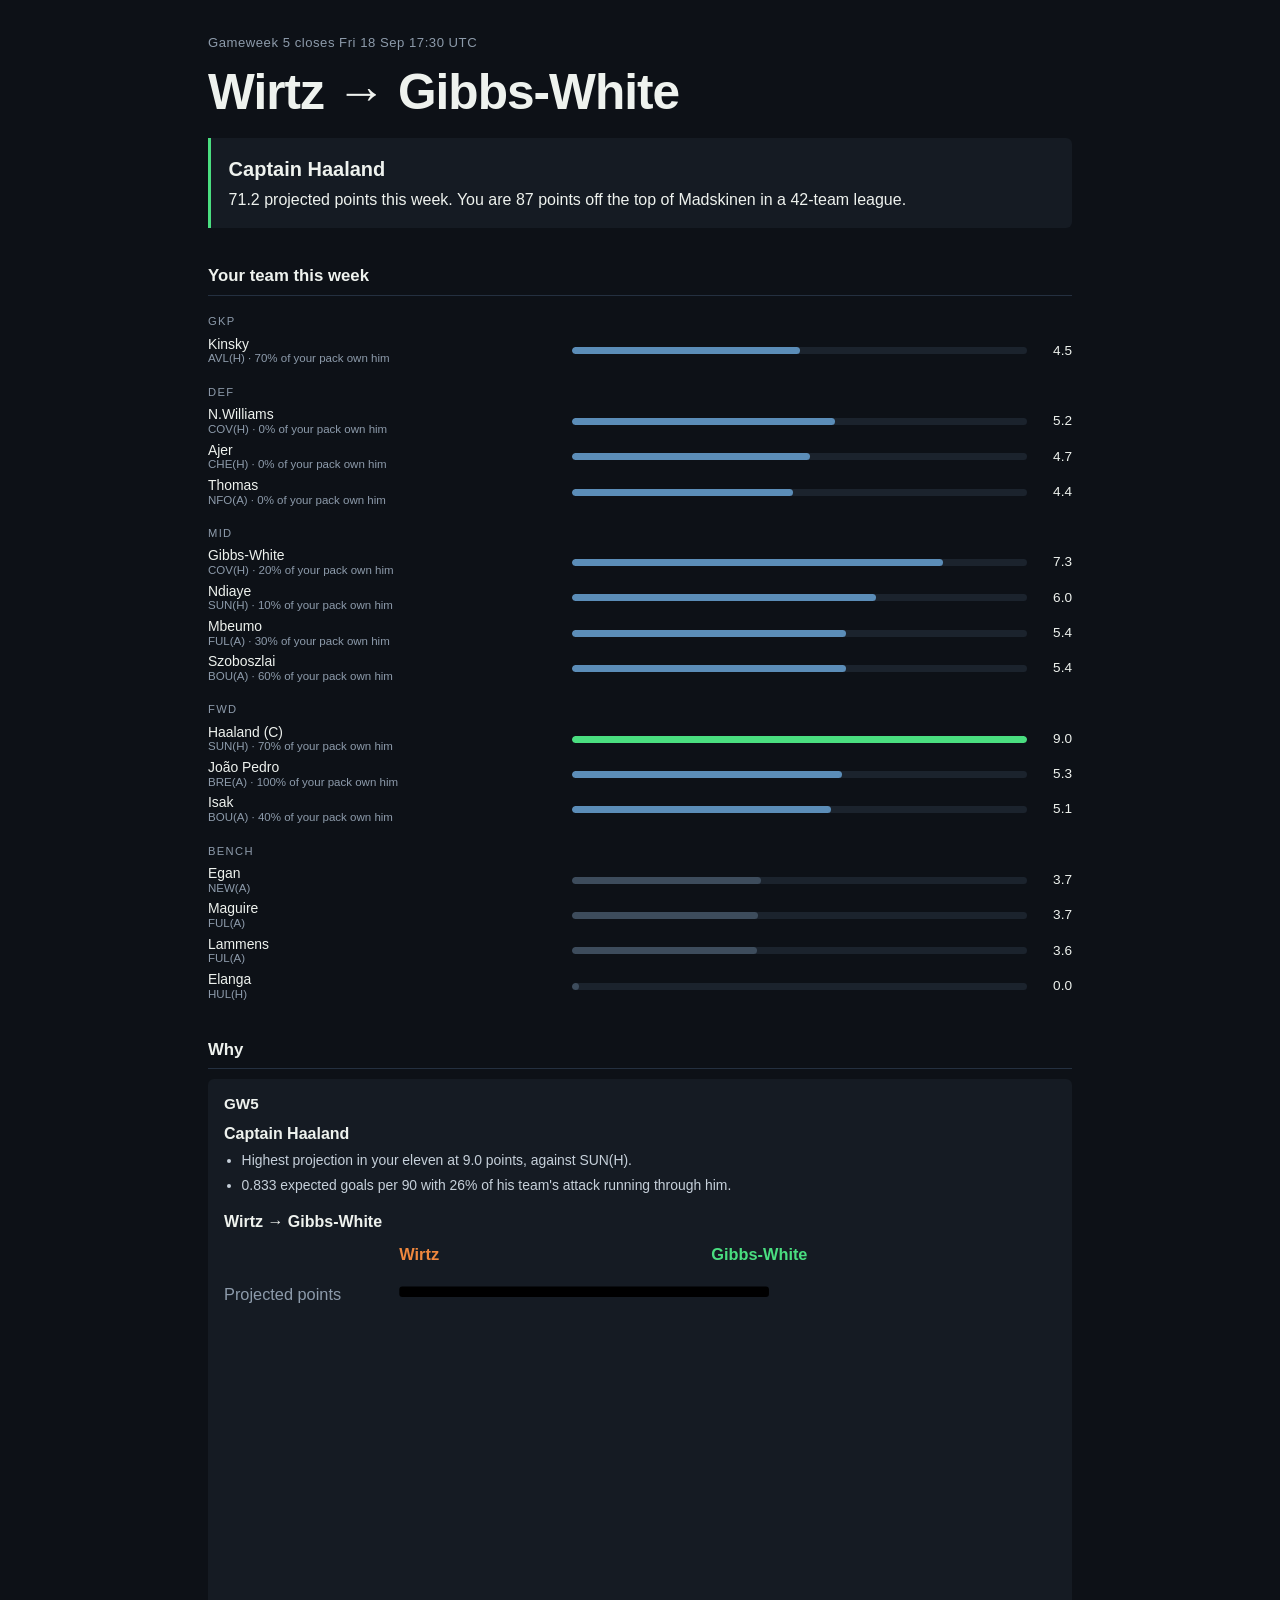
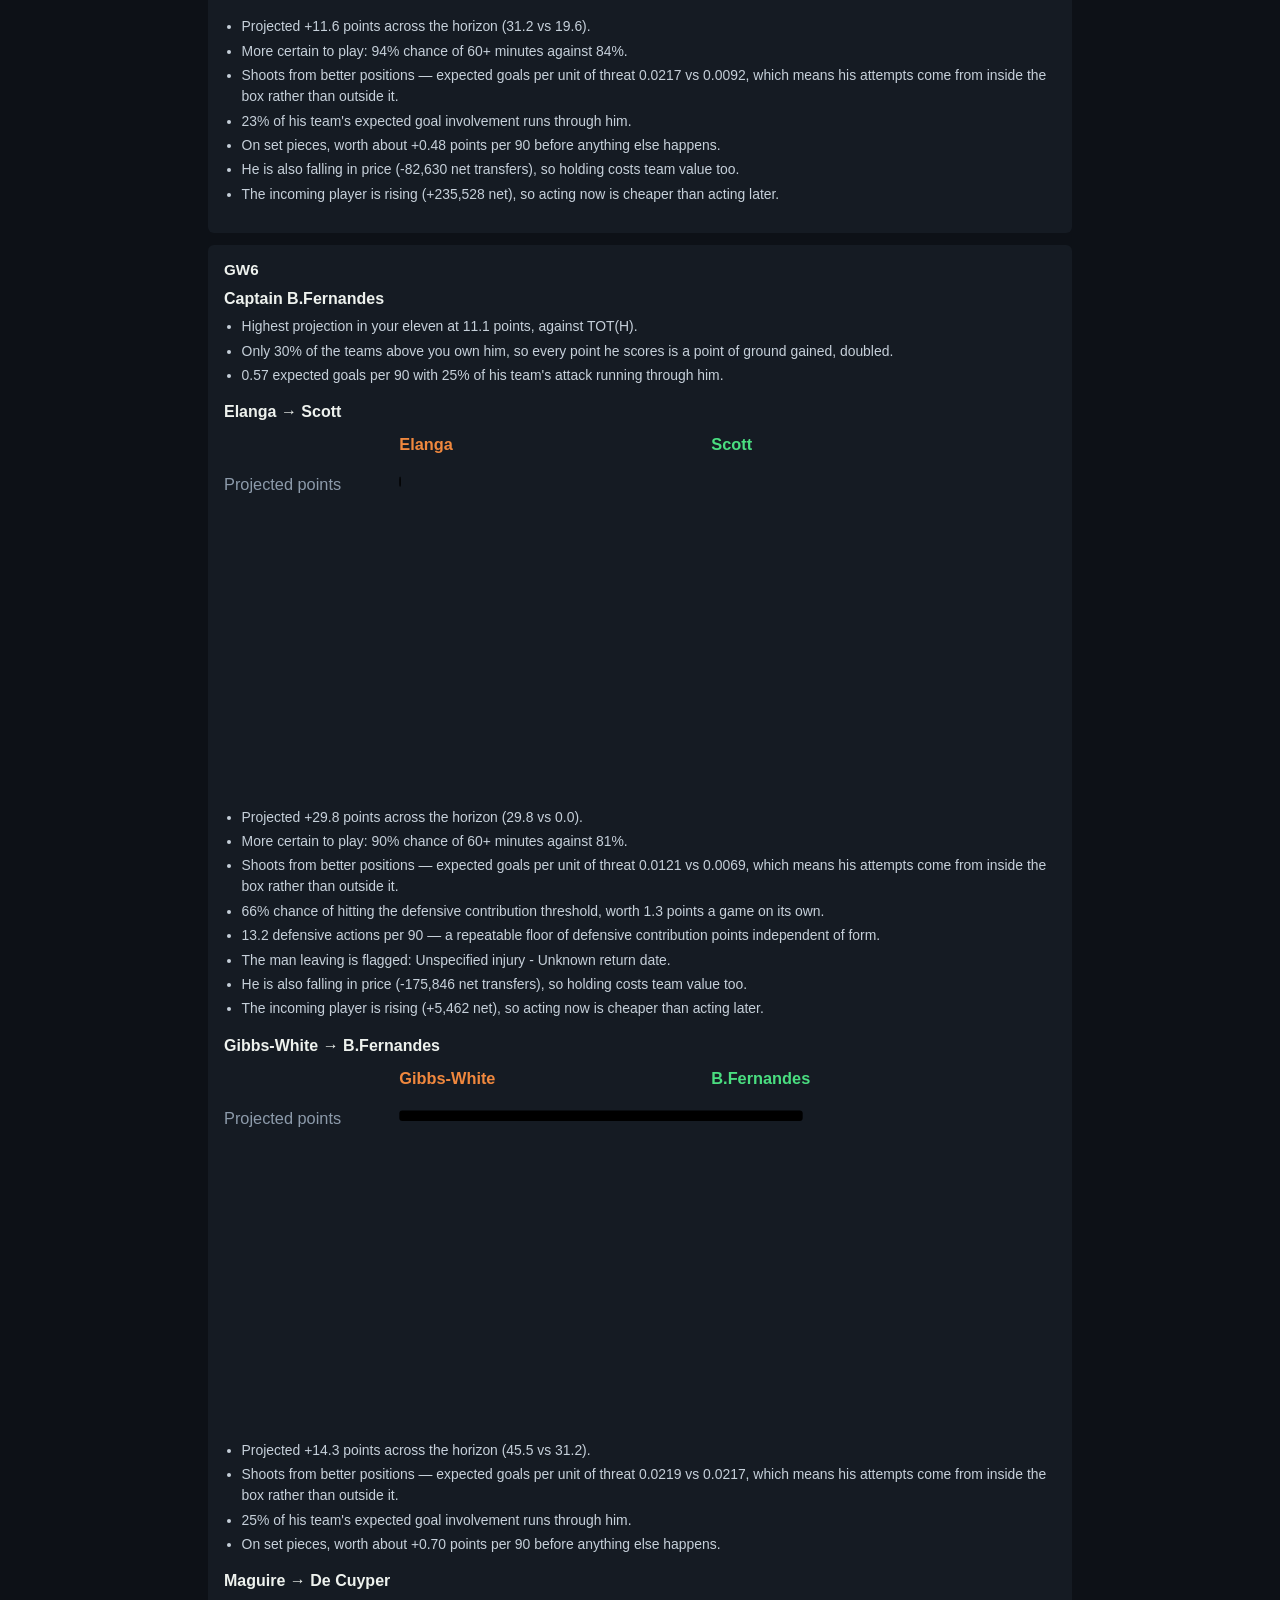
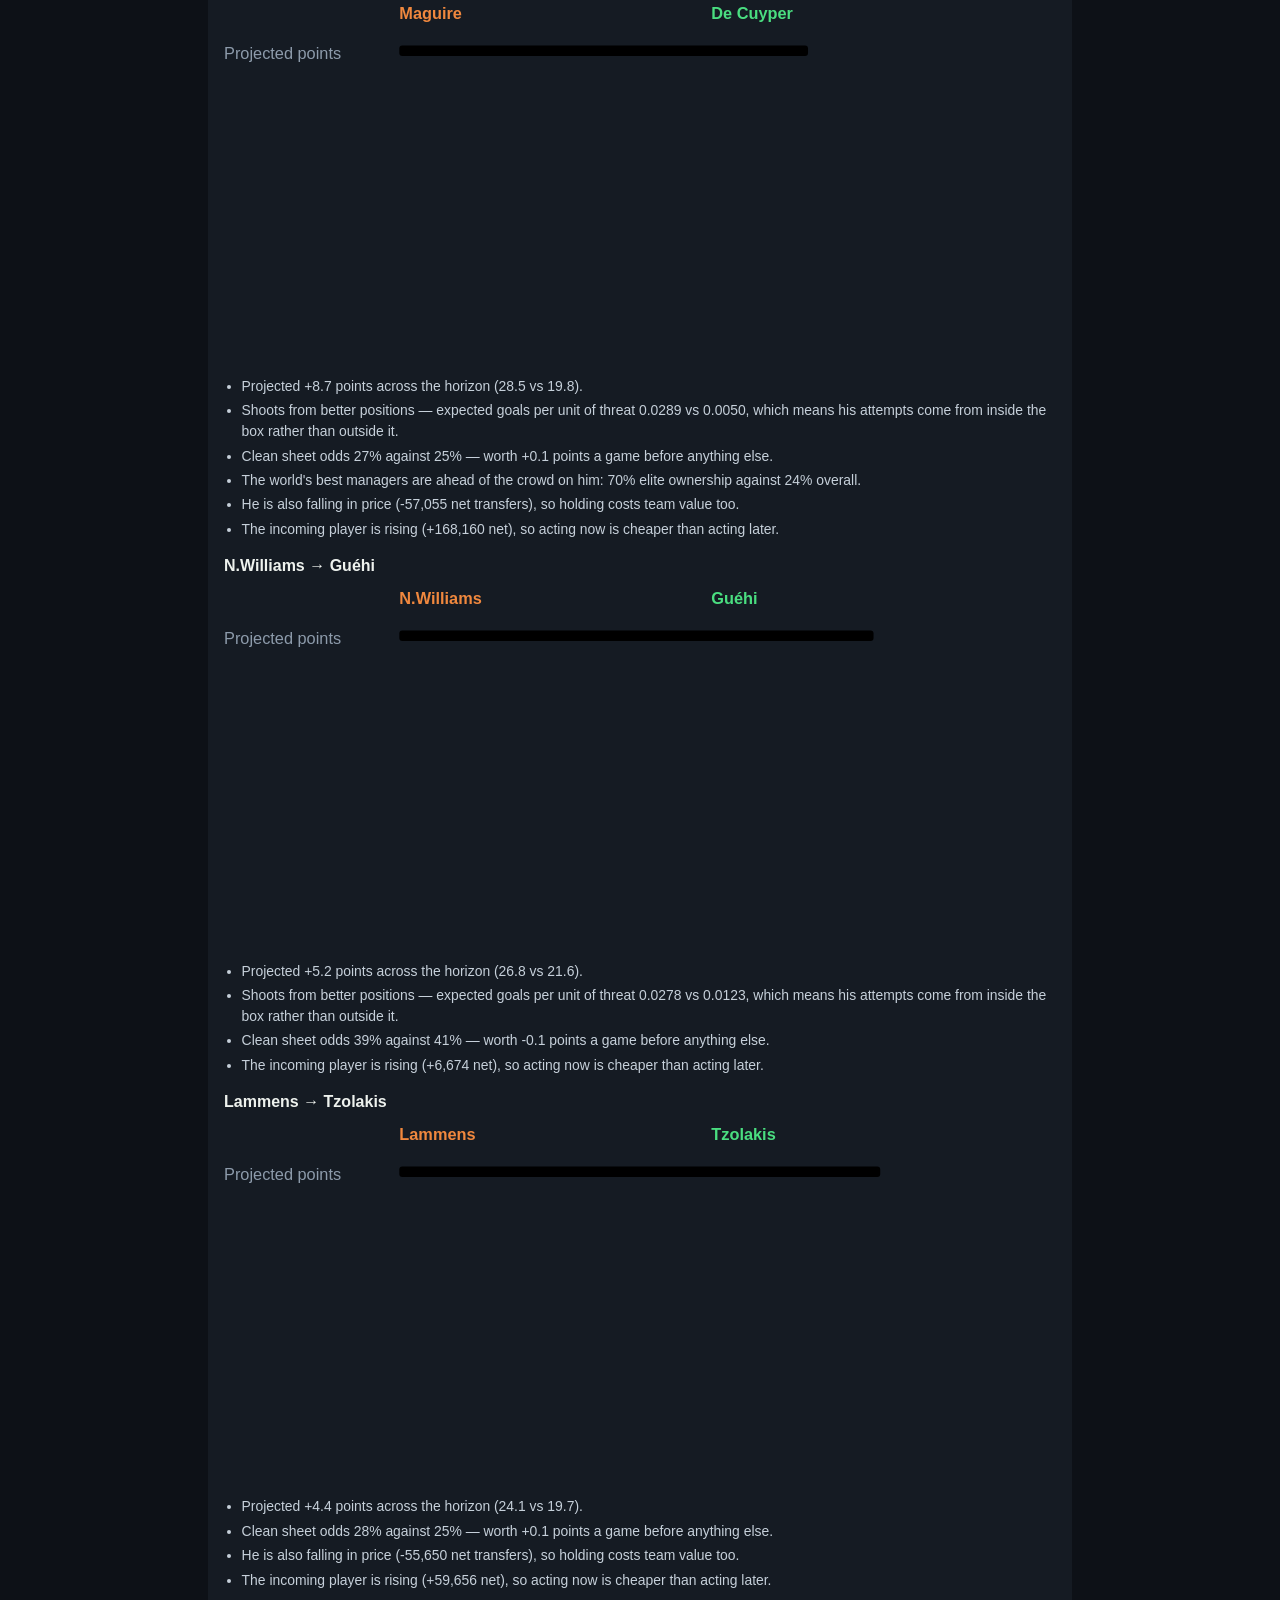
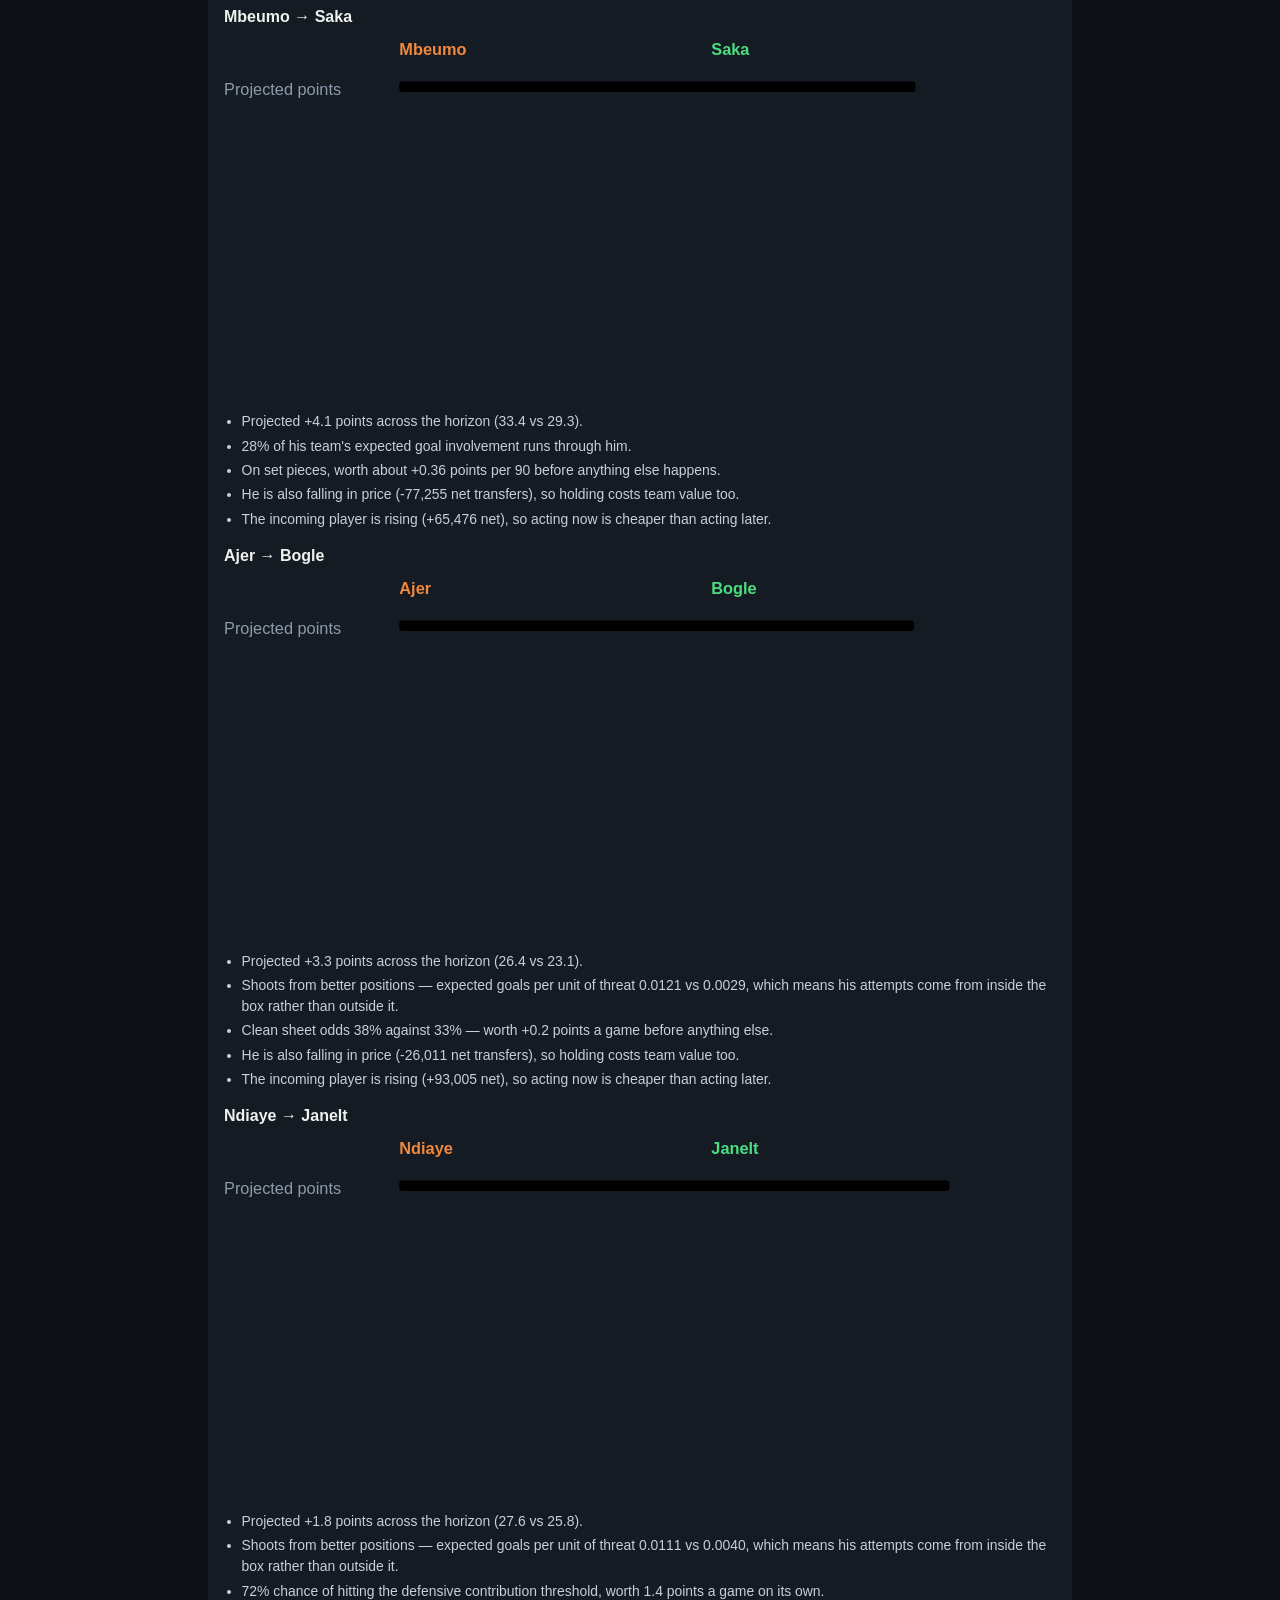
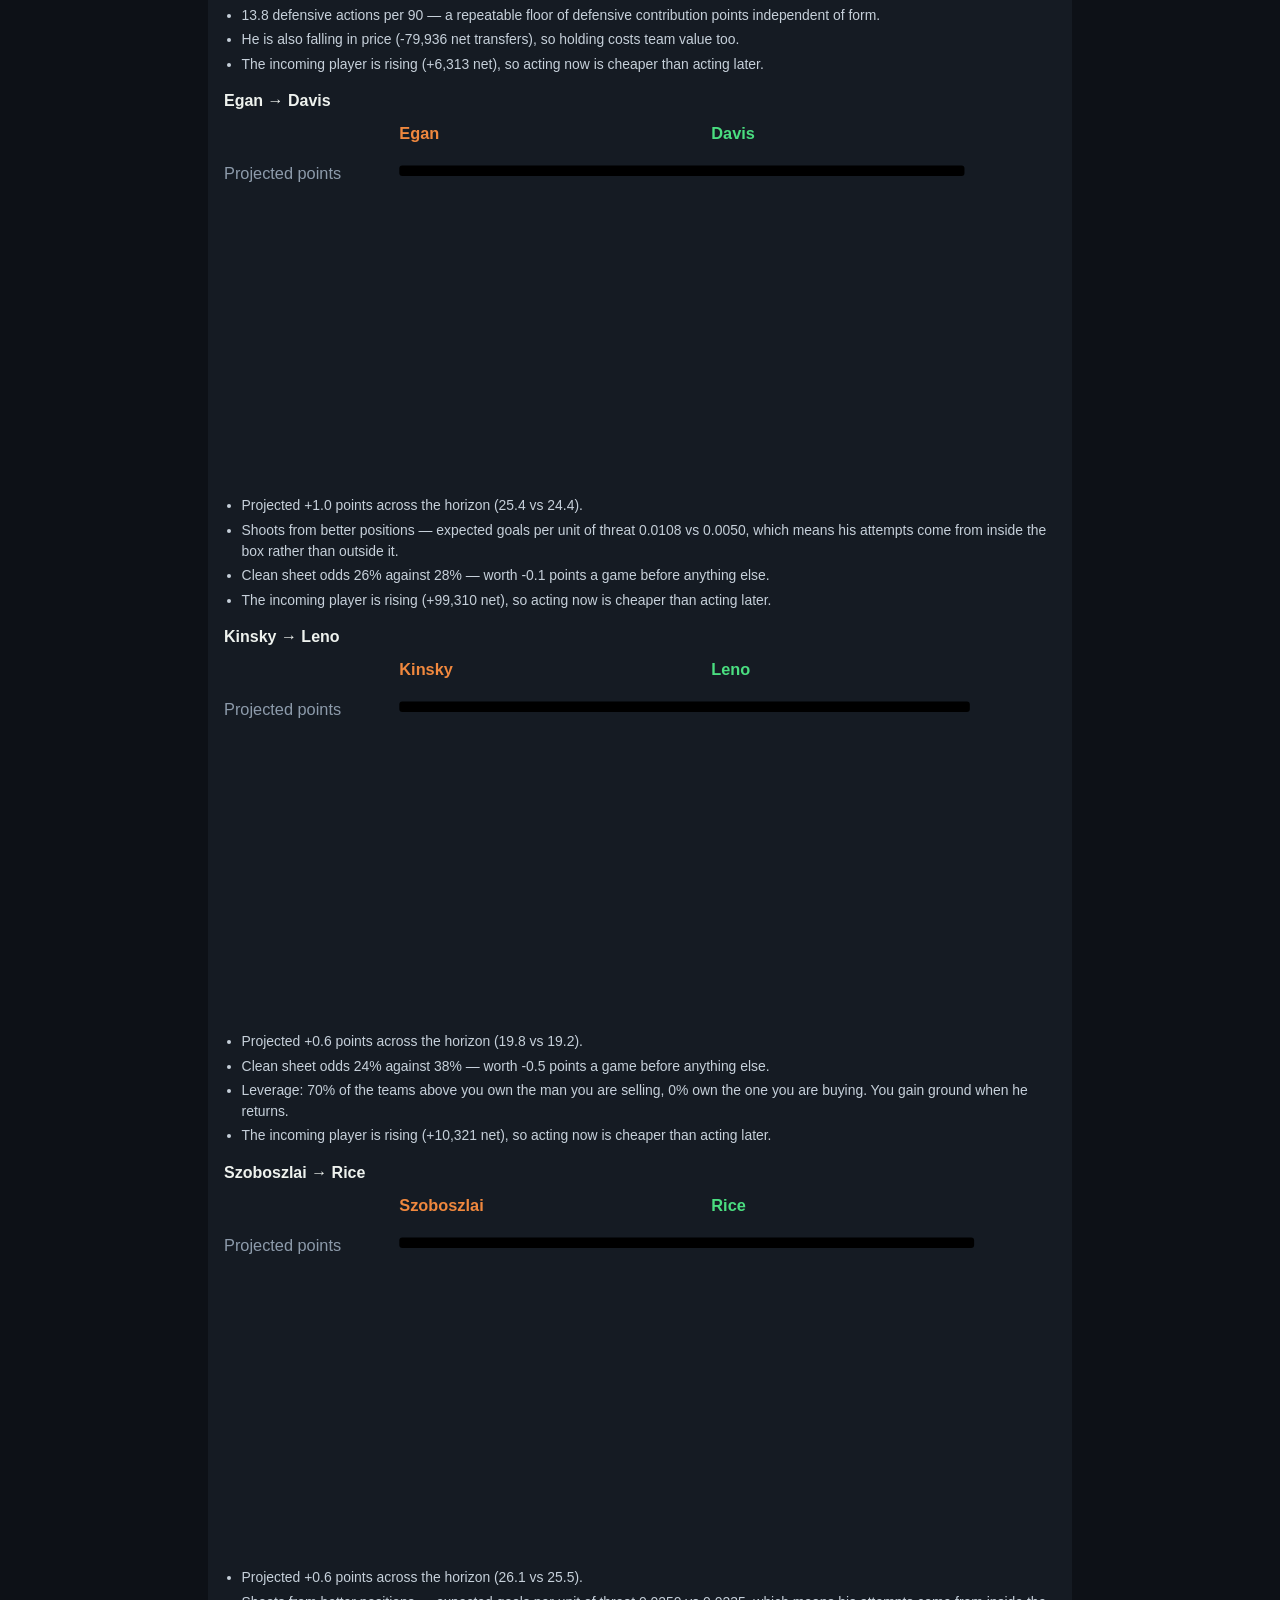
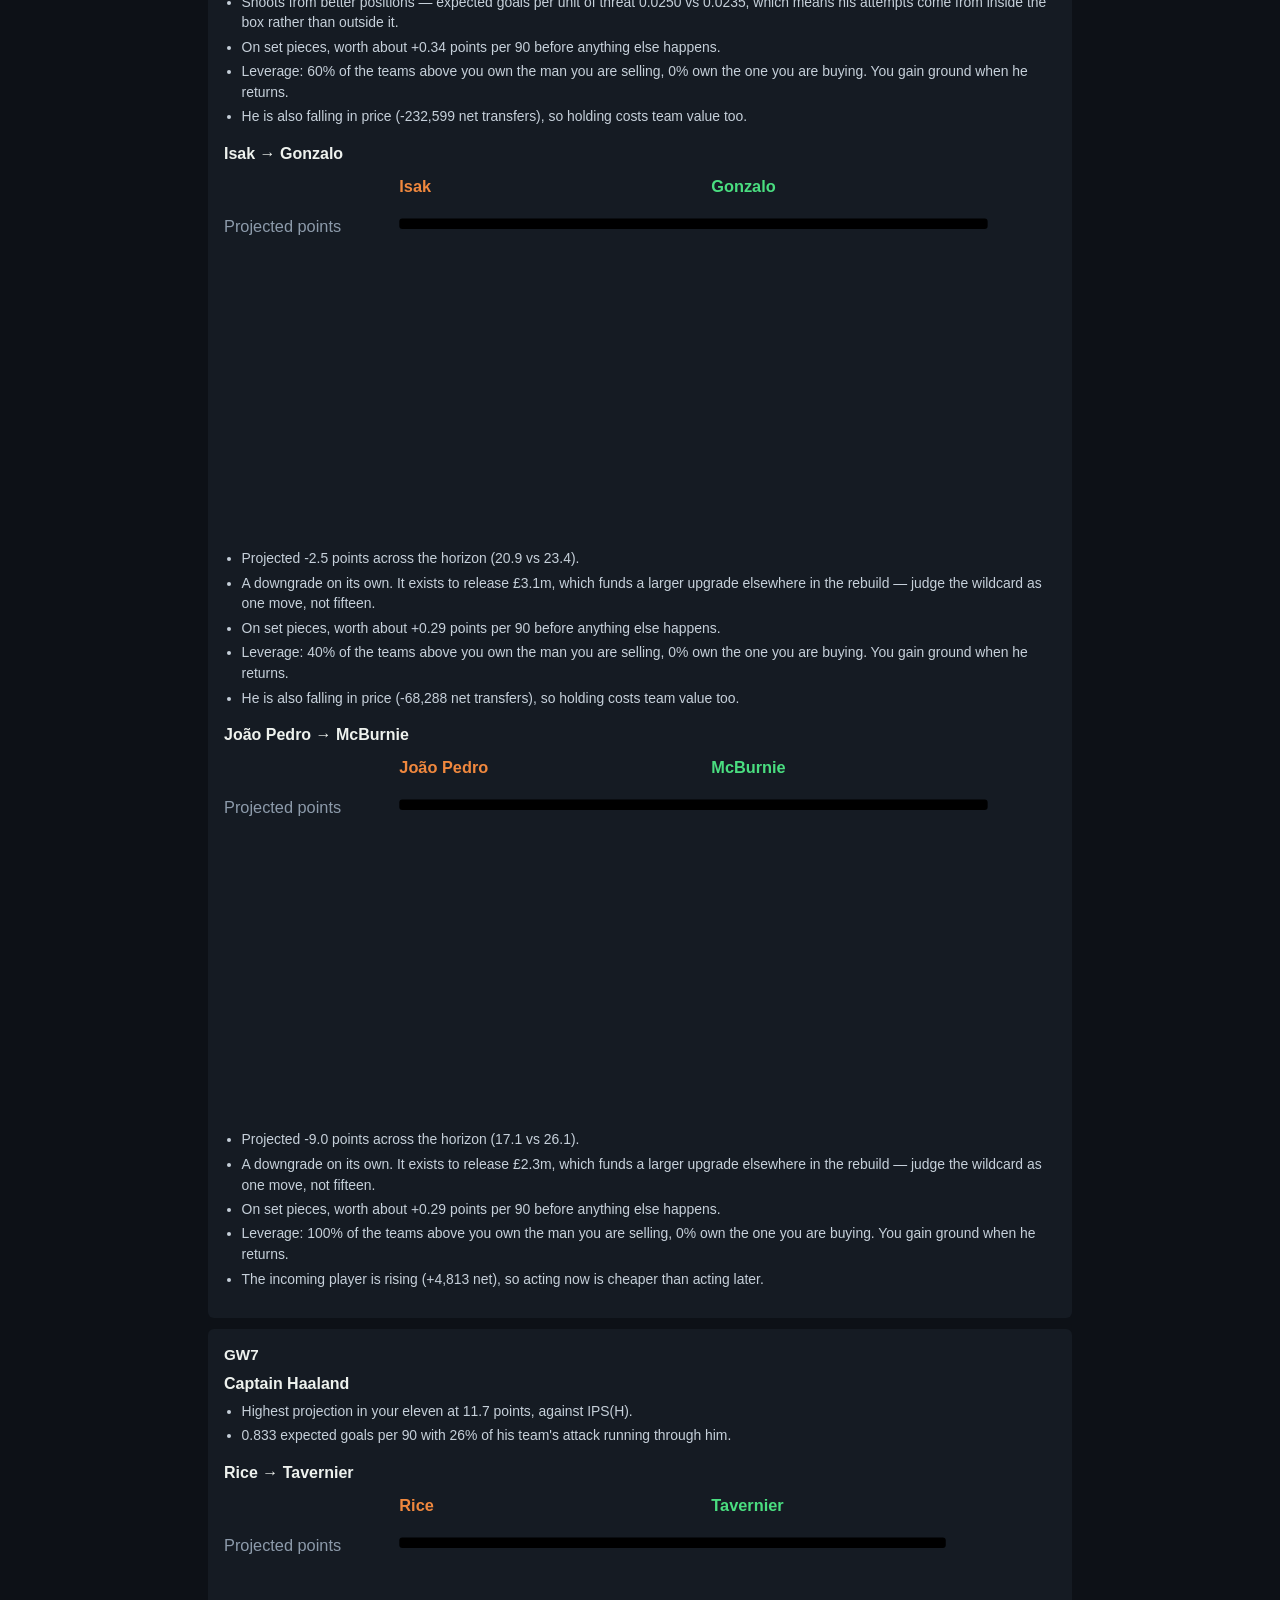
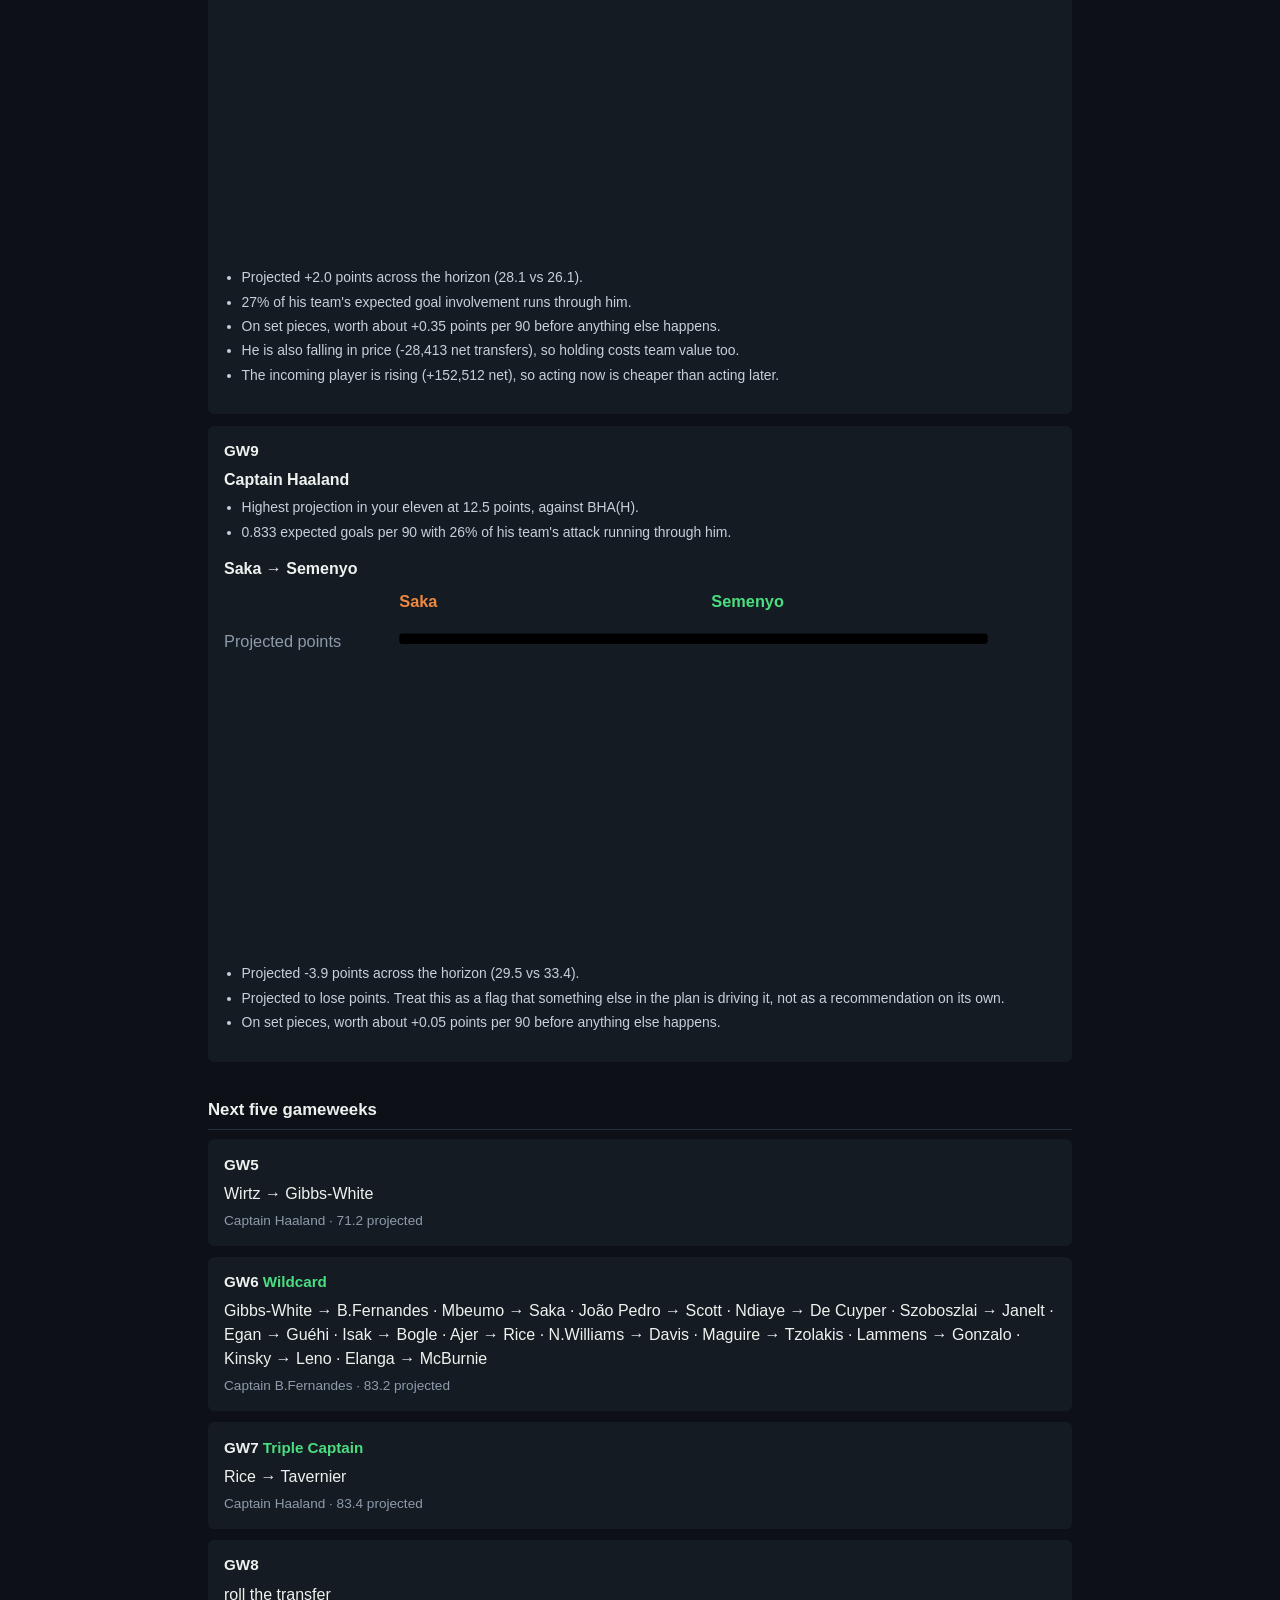
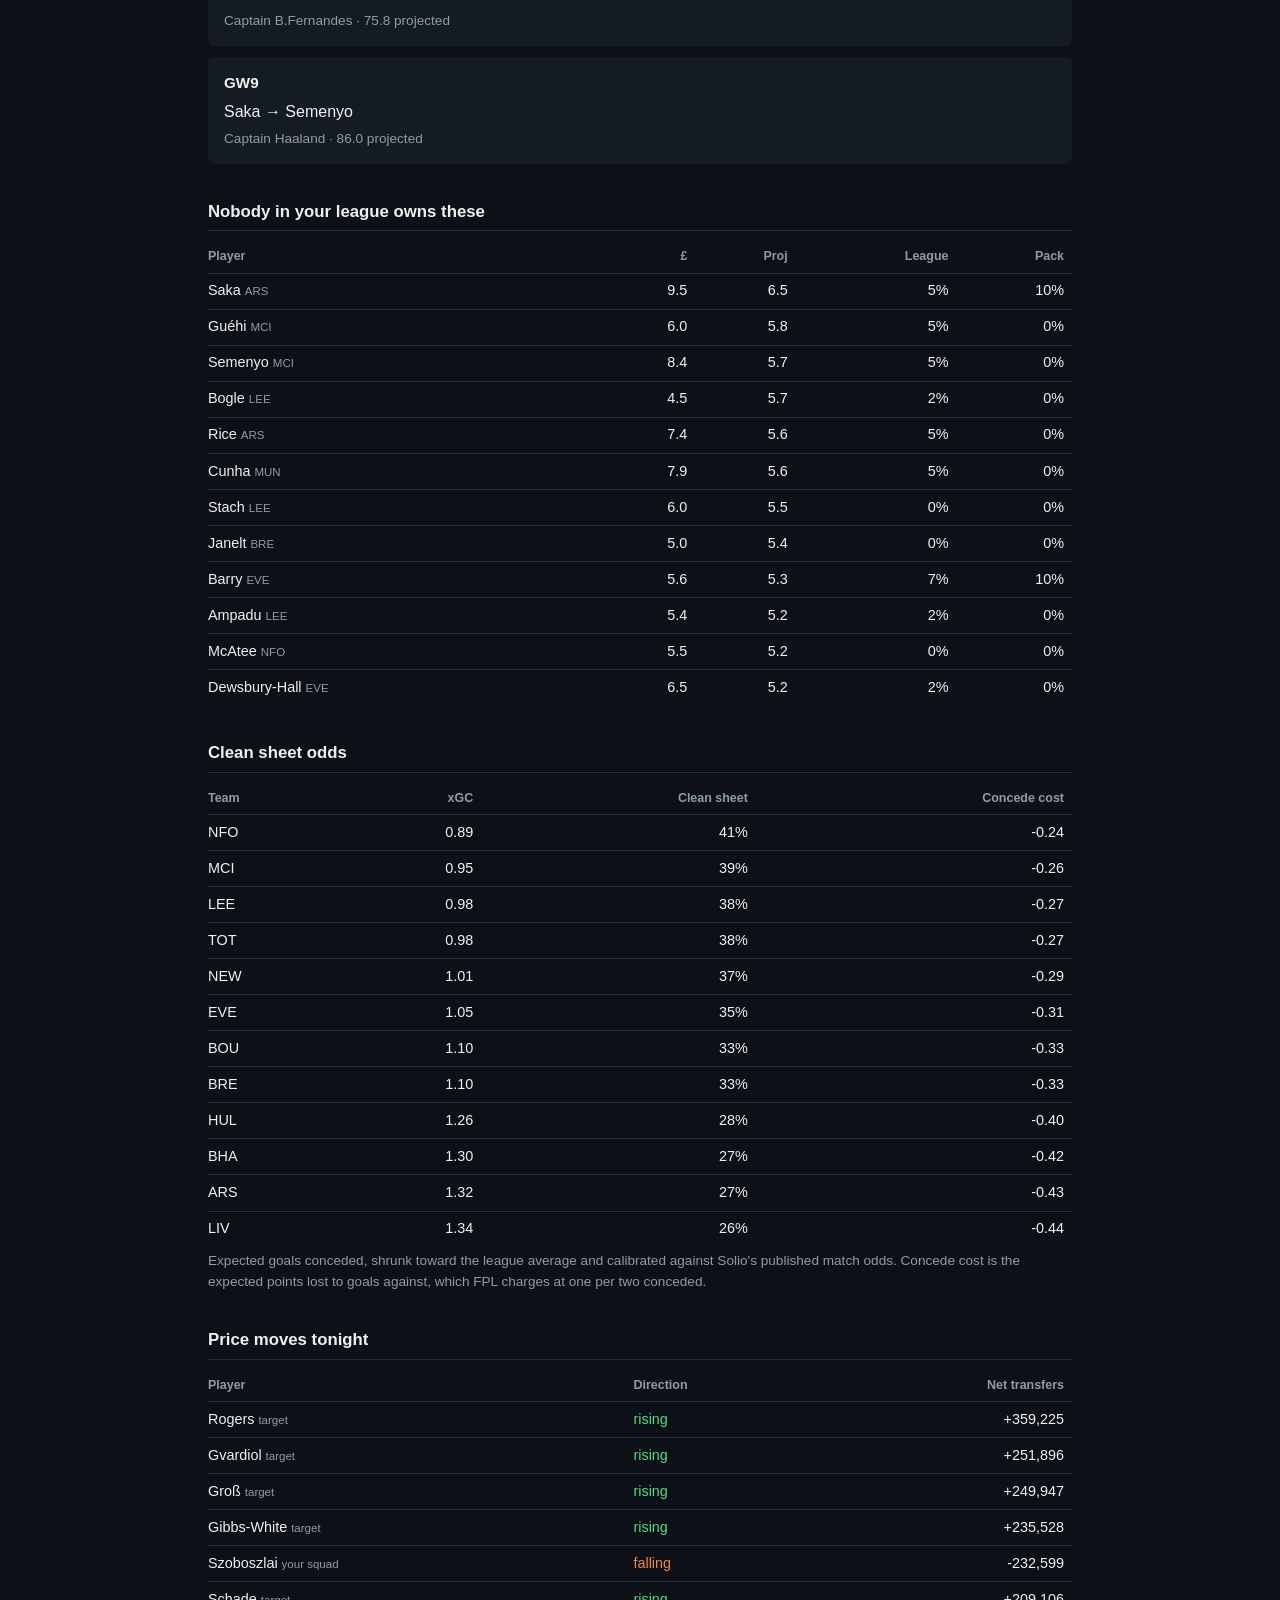
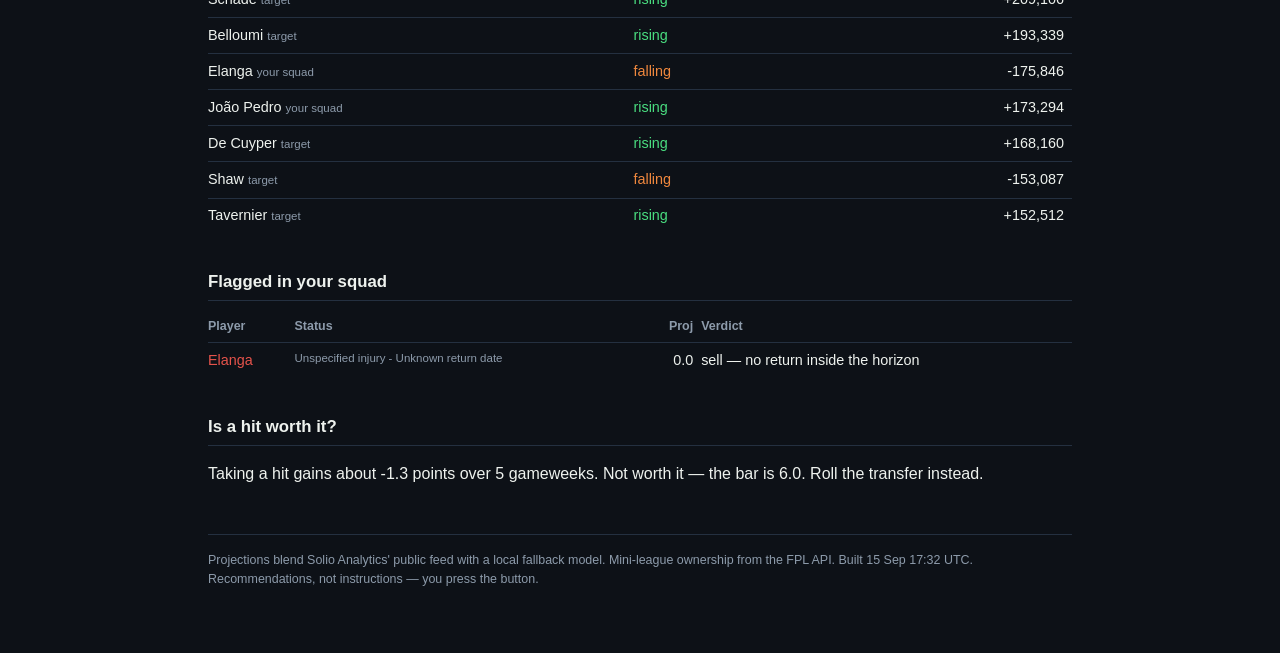
==== commit b3175c91: "gaffer: 2026-09-15" ====
--- a/docs/index.html
+++ b/docs/index.html
@@ -1,4 +1,4 @@
-<!doctype html><html lang=en><head><meta charset=utf-8><meta name=viewport content='width=device-width,initial-scale=1'><title>Gaffer · GW4</title><style>
+<!doctype html><html lang=en><head><meta charset=utf-8><meta name=viewport content='width=device-width,initial-scale=1'><title>Gaffer · GW5</title><style>
 :root{--ink:#0d1117;--panel:#151b23;--line:#243040;--chalk:#eef2ee;--mute:#8d9bab;
 --rise:#4ade80;--fall:#f0883e;--flag:#e5534b}
 *{box-sizing:border-box}
@@ -46,4 +46,4 @@
 border-top:1px solid var(--line);padding-top:1rem}
 @media(prefers-reduced-motion:no-preference){.call{animation:in .4s ease-out}}
 @keyframes in{from{opacity:0;transform:translateY(4px)}to{opacity:1}}
-</style></head><body><div class=wrap><p class=deadline>Gameweek 4 closes Sat 12 Sep 12:30 UTC</p><h1>Maguire → Hall</h1><div class=call><b>Captain Szoboszlai</b>68.2 projected points this week. You are 55 points off the top of SIUUUUUU LATER in a 42-team league.</div><h2>Your team this week</h2><p class=poslabel>GKP</p><div class=row><span class=lbl>Lammens<em>MCI(H) · 0% of your pack own him</em></span><span class=track><i style='width:57.2%;background:#5b8db8'></i></span><span class=val>4.0</span></div><p class=poslabel>DEF</p><div class=row><span class=lbl>Hall<em>LEE(A) · 20% of your pack own him</em></span><span class=track><i style='width:79.4%;background:#5b8db8'></i></span><span class=val>5.6</span></div><div class=row><span class=lbl>Thomas<em>BHA(H) · 10% of your pack own him</em></span><span class=track><i style='width:73.6%;background:#5b8db8'></i></span><span class=val>5.2</span></div><div class=row><span class=lbl>N.Williams<em>AVL(A) · 0% of your pack own him</em></span><span class=track><i style='width:65.6%;background:#5b8db8'></i></span><span class=val>4.6</span></div><p class=poslabel>MID</p><div class=row><span class=lbl>Szoboszlai (C)<em>FUL(H) · 50% of your pack own him</em></span><span class=track><i style='width:97.8%;background:var(--rise)'></i></span><span class=val>6.9</span></div><div class=row><span class=lbl>Wirtz<em>FUL(H) · 0% of your pack own him</em></span><span class=track><i style='width:80.4%;background:#5b8db8'></i></span><span class=val>5.7</span></div><div class=row><span class=lbl>Mbeumo<em>MCI(H) · 30% of your pack own him</em></span><span class=track><i style='width:65.1%;background:#5b8db8'></i></span><span class=val>4.6</span></div><div class=row><span class=lbl>Ndiaye<em>MUN(A) · 20% of your pack own him</em></span><span class=track><i style='width:61.2%;background:#5b8db8'></i></span><span class=val>4.3</span></div><p class=poslabel>FWD</p><div class=row><span class=lbl>João Pedro<em>HUL(H) · 70% of your pack own him</em></span><span class=track><i style='width:100.0%;background:#5b8db8'></i></span><span class=val>7.0</span></div><div class=row><span class=lbl>Haaland<em>MUN(A) · 90% of your pack own him</em></span><span class=track><i style='width:96.2%;background:#5b8db8'></i></span><span class=val>6.8</span></div><div class=row><span class=lbl>Isak<em>FUL(H) · 50% of your pack own him</em></span><span class=track><i style='width:94.1%;background:#5b8db8'></i></span><span class=val>6.6</span></div><p class=poslabel>BENCH</p><div class=row><span class=lbl>Ajer<em>BOU(A)</em></span><span class=track><i style='width:54.9%;background:#3d4c5c'></i></span><span class=val>3.9</span></div><div class=row><span class=lbl>Egan<em>CHE(A)</em></span><span class=track><i style='width:43.5%;background:#3d4c5c'></i></span><span class=val>3.1</span></div><div class=row><span class=lbl>Elanga<em>LEE(A)</em></span><span class=track><i style='width:52.6%;background:#3d4c5c'></i></span><span class=val>3.7</span></div><div class=row><span class=lbl>Kinsky<em>EVE(H)</em></span><span class=track><i style='width:60.1%;background:#3d4c5c'></i></span><span class=val>4.2</span></div><h2>Why</h2><div class=week><h3>GW4</h3><b>Captain Szoboszlai</b><ul><li>Highest projection in your eleven at 6.9 points, against FUL(H).</li><li>Elite ownership is 35% — captaining him is a differential against the best managers in the world, not just against your league.</li><li>0.39 expected goals per 90 with 19% of his team&#x27;s attack running through him.</li></ul><b>Maguire &rarr; Hall</b><svg viewBox='0 0 560 242' class=cmp role=img aria-label='Comparison of Maguire and Hall'><text x='118' y='12' class=k>Maguire</text><text x='328' y='12' class=k2>Hall</text><text x='0' y='39' class=lb>Projected points</text><rect x='118' y='30' width='293.4' height='7' rx='2' class=a/><rect x='118' y='40' width='396.0' height='7' rx='2' class=b/><text x='0' y='65' class=lb>Starts 60+ mins</text><rect x='118' y='56' width='396.0' height='7' rx='2' class=a/><rect x='118' y='66' width='392.2' height='7' rx='2' class=b/><text x='0' y='91' class=lb>xG per 90</text><rect x='118' y='82' width='396.0' height='7' rx='2' class=a/><rect x='118' y='92' width='223.8' height='7' rx='2' class=b/><text x='0' y='117' class=lb>xA per 90</text><rect x='118' y='108' width='247.5' height='7' rx='2' class=a/><rect x='118' y='118' width='396.0' height='7' rx='2' class=b/><text x='0' y='143' class=lb>Shot quality</text><rect x='118' y='134' width='180.6' height='7' rx='2' class=a/><rect x='118' y='144' width='396.0' height='7' rx='2' class=b/><text x='0' y='169' class=lb>Share of team attack</text><rect x='118' y='160' width='127.0' height='7' rx='2' class=a/><rect x='118' y='170' width='396.0' height='7' rx='2' class=b/><text x='0' y='195' class=lb>Defensive actions/90</text><rect x='118' y='186' width='277.2' height='7' rx='2' class=a/><rect x='118' y='196' width='396.0' height='7' rx='2' class=b/><text x='0' y='221' class=lb>Pack ownership</text><rect x='118' y='212' width='396.0' height='7' rx='2' class=a/><rect x='118' y='222' width='264.0' height='7' rx='2' class=b/></svg><ul><li>Projected +7.2 points across the horizon (27.8 vs 20.6).</li><li>Shoots from better positions — expected goals per unit of threat 0.0057 vs 0.0026, which means his attempts come from inside the box rather than outside it.</li><li>Clean sheet odds 27% against 28% — worth -0.0 points a game before anything else.</li><li>55% chance of hitting the defensive contribution threshold, worth 1.1 points a game on its own.</li><li>10.0 defensive actions per 90 — a repeatable floor of defensive contribution points independent of form.</li><li>On set pieces, worth about +0.34 points per 90 before anything else happens.</li><li>He is also falling in price (-318,894 net transfers), so holding costs team value too.</li><li>The incoming player is rising (+412,265 net), so acting now is cheaper than acting later.</li></ul></div><div class=week><h3>GW5</h3><b>Captain Haaland</b><ul><li>Highest projection in your eleven at 11.6 points, against SUN(H).</li><li>0.82 expected goals per 90 with 22% of his team&#x27;s attack running through him.</li></ul><b>Wirtz &rarr; Gibbs-White</b><svg viewBox='0 0 560 242' class=cmp role=img aria-label='Comparison of Wirtz and Gibbs-White'><text x='118' y='12' class=k>Wirtz</text><text x='328' y='12' class=k2>Gibbs-White</text><text x='0' y='39' class=lb>Projected points</text><rect x='118' y='30' width='288.5' height='7' rx='2' class=a/><rect x='118' y='40' width='396.0' height='7' rx='2' class=b/><text x='0' y='65' class=lb>Starts 60+ mins</text><rect x='118' y='56' width='353.2' height='7' rx='2' class=a/><rect x='118' y='66' width='396.0' height='7' rx='2' class=b/><text x='0' y='91' class=lb>xG per 90</text><rect x='118' y='82' width='211.1' height='7' rx='2' class=a/><rect x='118' y='92' width='396.0' height='7' rx='2' class=b/><text x='0' y='117' class=lb>xA per 90</text><rect x='118' y='108' width='396.0' height='7' rx='2' class=a/><rect x='118' y='118' width='135.7' height='7' rx='2' class=b/><text x='0' y='143' class=lb>Shot quality</text><rect x='118' y='134' width='119.8' height='7' rx='2' class=a/><rect x='118' y='144' width='396.0' height='7' rx='2' class=b/><text x='0' y='169' class=lb>Share of team attack</text><rect x='118' y='160' width='192.7' height='7' rx='2' class=a/><rect x='118' y='170' width='396.0' height='7' rx='2' class=b/><text x='0' y='195' class=lb>Defensive actions/90</text><rect x='118' y='186' width='396.0' height='7' rx='2' class=a/><rect x='118' y='196' width='278.9' height='7' rx='2' class=b/><text x='0' y='221' class=lb>Pack ownership</text><rect x='118' y='212' width='1.0' height='7' rx='2' class=a/><rect x='118' y='222' width='396.0' height='7' rx='2' class=b/></svg><ul><li>Projected +8.2 points across the horizon (30.2 vs 22.0).</li><li>More certain to play: 94% chance of 60+ minutes against 84%.</li><li>Shoots from better positions — expected goals per unit of threat 0.0304 vs 0.0092, which means his attempts come from inside the box rather than outside it.</li><li>23% of his team&#x27;s expected goal involvement runs through him.</li><li>On set pieces, worth about +0.48 points per 90 before anything else happens.</li><li>He is also falling in price (-190,746 net transfers), so holding costs team value too.</li></ul></div><div class=week><h3>GW6</h3><b>Captain B.Fernandes</b><ul><li>Highest projection in your eleven at 12.2 points, against TOT(H).</li><li>Only 40% of the teams above you own him, so every point he scores is a point of ground gained, doubled.</li><li>Elite ownership is 28% — captaining him is a differential against the best managers in the world, not just against your league.</li><li>0.75 expected goals per 90 with 26% of his team&#x27;s attack running through him.</li></ul><b>Gibbs-White &rarr; B.Fernandes</b><svg viewBox='0 0 560 242' class=cmp role=img aria-label='Comparison of Gibbs-White and B.Fernandes'><text x='118' y='12' class=k>Gibbs-White</text><text x='328' y='12' class=k2>B.Fernandes</text><text x='0' y='39' class=lb>Projected points</text><rect x='118' y='30' width='236.3' height='7' rx='2' class=a/><rect x='118' y='40' width='396.0' height='7' rx='2' class=b/><text x='0' y='65' class=lb>Starts 60+ mins</text><rect x='118' y='56' width='389.4' height='7' rx='2' class=a/><rect x='118' y='66' width='396.0' height='7' rx='2' class=b/><text x='0' y='91' class=lb>xG per 90</text><rect x='118' y='82' width='246.6' height='7' rx='2' class=a/><rect x='118' y='92' width='396.0' height='7' rx='2' class=b/><text x='0' y='117' class=lb>xA per 90</text><rect x='118' y='108' width='54.9' height='7' rx='2' class=a/><rect x='118' y='118' width='396.0' height='7' rx='2' class=b/><text x='0' y='143' class=lb>Shot quality</text><rect x='118' y='134' width='396.0' height='7' rx='2' class=a/><rect x='118' y='144' width='302.2' height='7' rx='2' class=b/><text x='0' y='169' class=lb>Share of team attack</text><rect x='118' y='160' width='344.2' height='7' rx='2' class=a/><rect x='118' y='170' width='396.0' height='7' rx='2' class=b/><text x='0' y='195' class=lb>Defensive actions/90</text><rect x='118' y='186' width='373.6' height='7' rx='2' class=a/><rect x='118' y='196' width='396.0' height='7' rx='2' class=b/><text x='0' y='221' class=lb>Pack ownership</text><rect x='118' y='212' width='198.0' height='7' rx='2' class=a/><rect x='118' y='222' width='396.0' height='7' rx='2' class=b/></svg><ul><li>Projected +20.4 points across the horizon (50.6 vs 30.2).</li><li>26% of his team&#x27;s expected goal involvement runs through him.</li><li>On set pieces, worth about +0.70 points per 90 before anything else happens.</li></ul><b>N.Williams &rarr; De Cuyper</b><svg viewBox='0 0 560 242' class=cmp role=img aria-label='Comparison of N.Williams and De Cuyper'><text x='118' y='12' class=k>N.Williams</text><text x='328' y='12' class=k2>De Cuyper</text><text x='0' y='39' class=lb>Projected points</text><rect x='118' y='30' width='276.0' height='7' rx='2' class=a/><rect x='118' y='40' width='396.0' height='7' rx='2' class=b/><text x='0' y='65' class=lb>Starts 60+ mins</text><rect x='118' y='56' width='396.0' height='7' rx='2' class=a/><rect x='118' y='66' width='374.1' height='7' rx='2' class=b/><text x='0' y='91' class=lb>xG per 90</text><rect x='118' y='82' width='28.5' height='7' rx='2' class=a/><rect x='118' y='92' width='396.0' height='7' rx='2' class=b/><text x='0' y='117' class=lb>xA per 90</text><rect x='118' y='108' width='214.1' height='7' rx='2' class=a/><rect x='118' y='118' width='396.0' height='7' rx='2' class=b/><text x='0' y='143' class=lb>Shot quality</text><rect x='118' y='134' width='99.0' height='7' rx='2' class=a/><rect x='118' y='144' width='396.0' height='7' rx='2' class=b/><text x='0' y='169' class=lb>Share of team attack</text><rect x='118' y='160' width='123.6' height='7' rx='2' class=a/><rect x='118' y='170' width='396.0' height='7' rx='2' class=b/><text x='0' y='195' class=lb>Defensive actions/90</text><rect x='118' y='186' width='396.0' height='7' rx='2' class=a/><rect x='118' y='196' width='148.5' height='7' rx='2' class=b/><text x='0' y='221' class=lb>Pack ownership</text><rect x='118' y='212' width='1.0' height='7' rx='2' class=a/><rect x='118' y='222' width='396.0' height='7' rx='2' class=b/></svg><ul><li>Projected +9.7 points across the horizon (32.0 vs 22.3).</li><li>Shoots from better positions — expected goals per unit of threat 0.0300 vs 0.0075, which means his attempts come from inside the box rather than outside it.</li><li>Clean sheet odds 27% against 33% — worth -0.2 points a game before anything else.</li><li>Reduces risk rather than adding leverage — 50% of your pack already own him.</li><li>The world&#x27;s best managers are ahead of the crowd on him: 76% elite ownership against 22% overall.</li><li>The incoming player is rising (+454,026 net), so acting now is cheaper than acting later.</li></ul><b>Szoboszlai &rarr; Saka</b><svg viewBox='0 0 560 242' class=cmp role=img aria-label='Comparison of Szoboszlai and Saka'><text x='118' y='12' class=k>Szoboszlai</text><text x='328' y='12' class=k2>Saka</text><text x='0' y='39' class=lb>Projected points</text><rect x='118' y='30' width='338.3' height='7' rx='2' class=a/><rect x='118' y='40' width='396.0' height='7' rx='2' class=b/><text x='0' y='65' class=lb>Starts 60+ mins</text><rect x='118' y='56' width='396.0' height='7' rx='2' class=a/><rect x='118' y='66' width='375.8' height='7' rx='2' class=b/><text x='0' y='91' class=lb>xG per 90</text><rect x='118' y='82' width='281.3' height='7' rx='2' class=a/><rect x='118' y='92' width='396.0' height='7' rx='2' class=b/><text x='0' y='117' class=lb>xA per 90</text><rect x='118' y='108' width='396.0' height='7' rx='2' class=a/><rect x='118' y='118' width='293.0' height='7' rx='2' class=b/><text x='0' y='143' class=lb>Shot quality</text><rect x='118' y='134' width='396.0' height='7' rx='2' class=a/><rect x='118' y='144' width='159.0' height='7' rx='2' class=b/><text x='0' y='169' class=lb>Share of team attack</text><rect x='118' y='160' width='358.8' height='7' rx='2' class=a/><rect x='118' y='170' width='396.0' height='7' rx='2' class=b/><text x='0' y='195' class=lb>Defensive actions/90</text><rect x='118' y='186' width='396.0' height='7' rx='2' class=a/><rect x='118' y='196' width='330.7' height='7' rx='2' class=b/><text x='0' y='221' class=lb>Pack ownership</text><rect x='118' y='212' width='396.0' height='7' rx='2' class=a/><rect x='118' y='222' width='237.6' height='7' rx='2' class=b/></svg><ul><li>Projected +5.0 points across the horizon (34.3 vs 29.3).</li><li>21% of his team&#x27;s expected goal involvement runs through him.</li><li>On set pieces, worth about +0.36 points per 90 before anything else happens.</li><li>He is also falling in price (-251,236 net transfers), so holding costs team value too.</li></ul><b>Elanga &rarr; Xhaka</b><svg viewBox='0 0 560 242' class=cmp role=img aria-label='Comparison of Elanga and Xhaka'><text x='118' y='12' class=k>Elanga</text><text x='328' y='12' class=k2>Xhaka</text><text x='0' y='39' class=lb>Projected points</text><rect x='118' y='30' width='341.3' height='7' rx='2' class=a/><rect x='118' y='40' width='396.0' height='7' rx='2' class=b/><text x='0' y='65' class=lb>Starts 60+ mins</text><rect x='118' y='56' width='366.3' height='7' rx='2' class=a/><rect x='118' y='66' width='396.0' height='7' rx='2' class=b/><text x='0' y='91' class=lb>xG per 90</text><rect x='118' y='82' width='396.0' height='7' rx='2' class=a/><rect x='118' y='92' width='48.6' height='7' rx='2' class=b/><text x='0' y='117' class=lb>xA per 90</text><rect x='118' y='108' width='275.1' height='7' rx='2' class=a/><rect x='118' y='118' width='396.0' height='7' rx='2' class=b/><text x='0' y='143' class=lb>Shot quality</text><rect x='118' y='134' width='396.0' height='7' rx='2' class=a/><rect x='118' y='144' width='1.0' height='7' rx='2' class=b/><text x='0' y='169' class=lb>Share of team attack</text><rect x='118' y='160' width='396.0' height='7' rx='2' class=a/><rect x='118' y='170' width='263.1' height='7' rx='2' class=b/><text x='0' y='195' class=lb>Defensive actions/90</text><rect x='118' y='186' width='118.5' height='7' rx='2' class=a/><rect x='118' y='196' width='396.0' height='7' rx='2' class=b/><text x='0' y='221' class=lb>Pack ownership</text><rect x='118' y='212' width='396.0' height='7' rx='2' class=a/><rect x='118' y='222' width='1.0' height='7' rx='2' class=b/></svg><ul><li>Projected +3.4 points across the horizon (24.6 vs 21.2).</li><li>50% chance of hitting the defensive contribution threshold, worth 1.0 points a game on its own.</li><li>11.7 defensive actions per 90 — a repeatable floor of defensive contribution points independent of form.</li></ul><b>Lammens &rarr; Tzolakis</b><svg viewBox='0 0 560 242' class=cmp role=img aria-label='Comparison of Lammens and Tzolakis'><text x='118' y='12' class=k>Lammens</text><text x='328' y='12' class=k2>Tzolakis</text><text x='0' y='39' class=lb>Projected points</text><rect x='118' y='30' width='362.0' height='7' rx='2' class=a/><rect x='118' y='40' width='396.0' height='7' rx='2' class=b/><text x='0' y='65' class=lb>Starts 60+ mins</text><rect x='118' y='56' width='396.0' height='7' rx='2' class=a/><rect x='118' y='66' width='394.2' height='7' rx='2' class=b/><text x='0' y='91' class=lb>xG per 90</text><rect x='118' y='82' width='1.0' height='7' rx='2' class=a/><rect x='118' y='92' width='1.0' height='7' rx='2' class=b/><text x='0' y='117' class=lb>xA per 90</text><rect x='118' y='108' width='1.0' height='7' rx='2' class=a/><rect x='118' y='118' width='1.0' height='7' rx='2' class=b/><text x='0' y='143' class=lb>Shot quality</text><rect x='118' y='134' width='1.0' height='7' rx='2' class=a/><rect x='118' y='144' width='1.0' height='7' rx='2' class=b/><text x='0' y='169' class=lb>Share of team attack</text><rect x='118' y='160' width='1.0' height='7' rx='2' class=a/><rect x='118' y='170' width='1.0' height='7' rx='2' class=b/><text x='0' y='195' class=lb>Defensive actions/90</text><rect x='118' y='186' width='1.0' height='7' rx='2' class=a/><rect x='118' y='196' width='1.0' height='7' rx='2' class=b/><text x='0' y='221' class=lb>Pack ownership</text><rect x='118' y='212' width='1.0' height='7' rx='2' class=a/><rect x='118' y='222' width='1.0' height='7' rx='2' class=b/></svg><ul><li>Projected +2.0 points across the horizon (23.3 vs 21.3).</li><li>Clean sheet odds 23% against 28% — worth -0.2 points a game before anything else.</li><li>He is also falling in price (-208,082 net transfers), so holding costs team value too.</li><li>The incoming player is rising (+162,167 net), so acting now is cheaper than acting later.</li></ul><b>Kinsky &rarr; Petrović</b><svg viewBox='0 0 560 242' class=cmp role=img aria-label='Comparison of Kinsky and Petrović'><text x='118' y='12' class=k>Kinsky</text><text x='328' y='12' class=k2>Petrović</text><text x='0' y='39' class=lb>Projected points</text><rect x='118' y='30' width='362.7' height='7' rx='2' class=a/><rect x='118' y='40' width='396.0' height='7' rx='2' class=b/><text x='0' y='65' class=lb>Starts 60+ mins</text><rect x='118' y='56' width='396.0' height='7' rx='2' class=a/><rect x='118' y='66' width='385.2' height='7' rx='2' class=b/><text x='0' y='91' class=lb>xG per 90</text><rect x='118' y='82' width='1.0' height='7' rx='2' class=a/><rect x='118' y='92' width='1.0' height='7' rx='2' class=b/><text x='0' y='117' class=lb>xA per 90</text><rect x='118' y='108' width='1.0' height='7' rx='2' class=a/><rect x='118' y='118' width='1.0' height='7' rx='2' class=b/><text x='0' y='143' class=lb>Shot quality</text><rect x='118' y='134' width='1.0' height='7' rx='2' class=a/><rect x='118' y='144' width='1.0' height='7' rx='2' class=b/><text x='0' y='169' class=lb>Share of team attack</text><rect x='118' y='160' width='1.0' height='7' rx='2' class=a/><rect x='118' y='170' width='1.0' height='7' rx='2' class=b/><text x='0' y='195' class=lb>Defensive actions/90</text><rect x='118' y='186' width='1.0' height='7' rx='2' class=a/><rect x='118' y='196' width='1.0' height='7' rx='2' class=b/><text x='0' y='221' class=lb>Pack ownership</text><rect x='118' y='212' width='396.0' height='7' rx='2' class=a/><rect x='118' y='222' width='1.0' height='7' rx='2' class=b/></svg><ul><li>Projected +1.7 points across the horizon (20.2 vs 18.5).</li><li>Clean sheet odds 30% against 36% — worth -0.2 points a game before anything else.</li><li>Leverage: 50% of the teams above you own the man you are selling, 0% own the one you are buying. You gain ground when he returns.</li></ul><b>Hall &rarr; Guéhi</b><svg viewBox='0 0 560 242' class=cmp role=img aria-label='Comparison of Hall and Guéhi'><text x='118' y='12' class=k>Hall</text><text x='328' y='12' class=k2>Guéhi</text><text x='0' y='39' class=lb>Projected points</text><rect x='118' y='30' width='380.9' height='7' rx='2' class=a/><rect x='118' y='40' width='396.0' height='7' rx='2' class=b/><text x='0' y='65' class=lb>Starts 60+ mins</text><rect x='118' y='56' width='396.0' height='7' rx='2' class=a/><rect x='118' y='66' width='383.1' height='7' rx='2' class=b/><text x='0' y='91' class=lb>xG per 90</text><rect x='118' y='82' width='17.3' height='7' rx='2' class=a/><rect x='118' y='92' width='396.0' height='7' rx='2' class=b/><text x='0' y='117' class=lb>xA per 90</text><rect x='118' y='108' width='396.0' height='7' rx='2' class=a/><rect x='118' y='118' width='224.5' height='7' rx='2' class=b/><text x='0' y='143' class=lb>Shot quality</text><rect x='118' y='134' width='76.0' height='7' rx='2' class=a/><rect x='118' y='144' width='396.0' height='7' rx='2' class=b/><text x='0' y='169' class=lb>Share of team attack</text><rect x='118' y='160' width='396.0' height='7' rx='2' class=a/><rect x='118' y='170' width='281.1' height='7' rx='2' class=b/><text x='0' y='195' class=lb>Defensive actions/90</text><rect x='118' y='186' width='396.0' height='7' rx='2' class=a/><rect x='118' y='196' width='237.6' height='7' rx='2' class=b/><text x='0' y='221' class=lb>Pack ownership</text><rect x='118' y='212' width='396.0' height='7' rx='2' class=a/><rect x='118' y='222' width='1.0' height='7' rx='2' class=b/></svg><ul><li>Projected +1.1 points across the horizon (28.9 vs 27.8).</li><li>Shoots from better positions — expected goals per unit of threat 0.0297 vs 0.0057, which means his attempts come from inside the box rather than outside it.</li><li>Clean sheet odds 24% against 27% — worth -0.1 points a game before anything else.</li></ul><b>Ajer &rarr; Ajayi</b><svg viewBox='0 0 560 242' class=cmp role=img aria-label='Comparison of Ajer and Ajayi'><text x='118' y='12' class=k>Ajer</text><text x='328' y='12' class=k2>Ajayi</text><text x='0' y='39' class=lb>Projected points</text><rect x='118' y='30' width='396.0' height='7' rx='2' class=a/><rect x='118' y='40' width='391.0' height='7' rx='2' class=b/><text x='0' y='65' class=lb>Starts 60+ mins</text><rect x='118' y='56' width='396.0' height='7' rx='2' class=a/><rect x='118' y='66' width='394.7' height='7' rx='2' class=b/><text x='0' y='91' class=lb>xG per 90</text><rect x='118' y='82' width='75.9' height='7' rx='2' class=a/><rect x='118' y='92' width='396.0' height='7' rx='2' class=b/><text x='0' y='117' class=lb>xA per 90</text><rect x='118' y='108' width='396.0' height='7' rx='2' class=a/><rect x='118' y='118' width='1.0' height='7' rx='2' class=b/><text x='0' y='143' class=lb>Shot quality</text><rect x='118' y='134' width='79.7' height='7' rx='2' class=a/><rect x='118' y='144' width='396.0' height='7' rx='2' class=b/><text x='0' y='169' class=lb>Share of team attack</text><rect x='118' y='160' width='32.4' height='7' rx='2' class=a/><rect x='118' y='170' width='396.0' height='7' rx='2' class=b/><text x='0' y='195' class=lb>Defensive actions/90</text><rect x='118' y='186' width='396.0' height='7' rx='2' class=a/><rect x='118' y='196' width='273.9' height='7' rx='2' class=b/><text x='0' y='221' class=lb>Pack ownership</text><rect x='118' y='212' width='396.0' height='7' rx='2' class=a/><rect x='118' y='222' width='132.0' height='7' rx='2' class=b/></svg><ul><li>Projected -0.3 points across the horizon (23.6 vs 23.9).</li><li>A downgrade on its own. It exists to release £0.3m, which funds a larger upgrade elsewhere in the rebuild — judge the wildcard as one move, not fifteen.</li><li>Shoots from better positions — expected goals per unit of threat 0.0149 vs 0.0030, which means his attempts come from inside the box rather than outside it.</li><li>Clean sheet odds 23% against 30% — worth -0.3 points a game before anything else.</li><li>The incoming player is rising (+254,091 net), so acting now is cheaper than acting later.</li></ul><b>Ndiaye &rarr; King</b><svg viewBox='0 0 560 242' class=cmp role=img aria-label='Comparison of Ndiaye and King'><text x='118' y='12' class=k>Ndiaye</text><text x='328' y='12' class=k2>King</text><text x='0' y='39' class=lb>Projected points</text><rect x='118' y='30' width='396.0' height='7' rx='2' class=a/><rect x='118' y='40' width='369.8' height='7' rx='2' class=b/><text x='0' y='65' class=lb>Starts 60+ mins</text><rect x='118' y='56' width='388.6' height='7' rx='2' class=a/><rect x='118' y='66' width='396.0' height='7' rx='2' class=b/><text x='0' y='91' class=lb>xG per 90</text><rect x='118' y='82' width='118.7' height='7' rx='2' class=a/><rect x='118' y='92' width='396.0' height='7' rx='2' class=b/><text x='0' y='117' class=lb>xA per 90</text><rect x='118' y='108' width='396.0' height='7' rx='2' class=a/><rect x='118' y='118' width='308.6' height='7' rx='2' class=b/><text x='0' y='143' class=lb>Shot quality</text><rect x='118' y='134' width='164.0' height='7' rx='2' class=a/><rect x='118' y='144' width='396.0' height='7' rx='2' class=b/><text x='0' y='169' class=lb>Share of team attack</text><rect x='118' y='160' width='153.7' height='7' rx='2' class=a/><rect x='118' y='170' width='396.0' height='7' rx='2' class=b/><text x='0' y='195' class=lb>Defensive actions/90</text><rect x='118' y='186' width='396.0' height='7' rx='2' class=a/><rect x='118' y='196' width='244.6' height='7' rx='2' class=b/><text x='0' y='221' class=lb>Pack ownership</text><rect x='118' y='212' width='396.0' height='7' rx='2' class=a/><rect x='118' y='222' width='1.0' height='7' rx='2' class=b/></svg><ul><li>Projected -1.7 points across the horizon (24.0 vs 25.7).</li><li>A downgrade on its own. It exists to release £0.4m, which funds a larger upgrade elsewhere in the rebuild — judge the wildcard as one move, not fifteen.</li><li>Shoots from better positions — expected goals per unit of threat 0.0099 vs 0.0041, which means his attempts come from inside the box rather than outside it.</li><li>He is also falling in price (-268,820 net transfers), so holding costs team value too.</li></ul><b>Egan &rarr; Davis</b><svg viewBox='0 0 560 242' class=cmp role=img aria-label='Comparison of Egan and Davis'><text x='118' y='12' class=k>Egan</text><text x='328' y='12' class=k2>Davis</text><text x='0' y='39' class=lb>Projected points</text><rect x='118' y='30' width='396.0' height='7' rx='2' class=a/><rect x='118' y='40' width='361.1' height='7' rx='2' class=b/><text x='0' y='65' class=lb>Starts 60+ mins</text><rect x='118' y='56' width='396.0' height='7' rx='2' class=a/><rect x='118' y='66' width='382.4' height='7' rx='2' class=b/><text x='0' y='91' class=lb>xG per 90</text><rect x='118' y='82' width='1.0' height='7' rx='2' class=a/><rect x='118' y='92' width='396.0' height='7' rx='2' class=b/><text x='0' y='117' class=lb>xA per 90</text><rect x='118' y='108' width='1.0' height='7' rx='2' class=a/><rect x='118' y='118' width='396.0' height='7' rx='2' class=b/><text x='0' y='143' class=lb>Shot quality</text><rect x='118' y='134' width='1.0' height='7' rx='2' class=a/><rect x='118' y='144' width='396.0' height='7' rx='2' class=b/><text x='0' y='169' class=lb>Share of team attack</text><rect x='118' y='160' width='1.0' height='7' rx='2' class=a/><rect x='118' y='170' width='396.0' height='7' rx='2' class=b/><text x='0' y='195' class=lb>Defensive actions/90</text><rect x='118' y='186' width='396.0' height='7' rx='2' class=a/><rect x='118' y='196' width='164.8' height='7' rx='2' class=b/><text x='0' y='221' class=lb>Pack ownership</text><rect x='118' y='212' width='396.0' height='7' rx='2' class=a/><rect x='118' y='222' width='99.0' height='7' rx='2' class=b/></svg><ul><li>Projected -2.1 points across the horizon (21.7 vs 23.8).</li><li>A downgrade on its own. It exists to release £0.1m, which funds a larger upgrade elsewhere in the rebuild — judge the wildcard as one move, not fifteen.</li><li>Shoots from better positions — expected goals per unit of threat 0.0094 vs 0.0000, which means his attempts come from inside the box rather than outside it.</li><li>Clean sheet odds 23% against 23% — worth +0.0 points a game before anything else.</li><li>Leverage: 40% of the teams above you own the man you are selling, 10% own the one you are buying. You gain ground when he returns.</li></ul><b>Isak &rarr; Gonzalo</b><svg viewBox='0 0 560 242' class=cmp role=img aria-label='Comparison of Isak and Gonzalo'><text x='118' y='12' class=k>Isak</text><text x='328' y='12' class=k2>Gonzalo</text><text x='0' y='39' class=lb>Projected points</text><rect x='118' y='30' width='396.0' height='7' rx='2' class=a/><rect x='118' y='40' width='322.7' height='7' rx='2' class=b/><text x='0' y='65' class=lb>Starts 60+ mins</text><rect x='118' y='56' width='383.1' height='7' rx='2' class=a/><rect x='118' y='66' width='396.0' height='7' rx='2' class=b/><text x='0' y='91' class=lb>xG per 90</text><rect x='118' y='82' width='396.0' height='7' rx='2' class=a/><rect x='118' y='92' width='224.2' height='7' rx='2' class=b/><text x='0' y='117' class=lb>xA per 90</text><rect x='118' y='108' width='119.3' height='7' rx='2' class=a/><rect x='118' y='118' width='396.0' height='7' rx='2' class=b/><text x='0' y='143' class=lb>Shot quality</text><rect x='118' y='134' width='396.0' height='7' rx='2' class=a/><rect x='118' y='144' width='357.7' height='7' rx='2' class=b/><text x='0' y='169' class=lb>Share of team attack</text><rect x='118' y='160' width='396.0' height='7' rx='2' class=a/><rect x='118' y='170' width='254.7' height='7' rx='2' class=b/><text x='0' y='195' class=lb>Defensive actions/90</text><rect x='118' y='186' width='175.0' height='7' rx='2' class=a/><rect x='118' y='196' width='396.0' height='7' rx='2' class=b/><text x='0' y='221' class=lb>Pack ownership</text><rect x='118' y='212' width='396.0' height='7' rx='2' class=a/><rect x='118' y='222' width='1.0' height='7' rx='2' class=b/></svg><ul><li>Projected -5.0 points across the horizon (22.0 vs 27.0).</li><li>A downgrade on its own. It exists to release £3.1m, which funds a larger upgrade elsewhere in the rebuild — judge the wildcard as one move, not fifteen.</li><li>On set pieces, worth about +0.29 points per 90 before anything else happens.</li><li>Leverage: 50% of the teams above you own the man you are selling, 0% own the one you are buying. You gain ground when he returns.</li></ul><b>João Pedro &rarr; McBurnie</b><svg viewBox='0 0 560 242' class=cmp role=img aria-label='Comparison of João Pedro and McBurnie'><text x='118' y='12' class=k>João Pedro</text><text x='328' y='12' class=k2>McBurnie</text><text x='0' y='39' class=lb>Projected points</text><rect x='118' y='30' width='396.0' height='7' rx='2' class=a/><rect x='118' y='40' width='230.5' height='7' rx='2' class=b/><text x='0' y='65' class=lb>Starts 60+ mins</text><rect x='118' y='56' width='396.0' height='7' rx='2' class=a/><rect x='118' y='66' width='388.1' height='7' rx='2' class=b/><text x='0' y='91' class=lb>xG per 90</text><rect x='118' y='82' width='396.0' height='7' rx='2' class=a/><rect x='118' y='92' width='113.7' height='7' rx='2' class=b/><text x='0' y='117' class=lb>xA per 90</text><rect x='118' y='108' width='396.0' height='7' rx='2' class=a/><rect x='118' y='118' width='182.2' height='7' rx='2' class=b/><text x='0' y='143' class=lb>Shot quality</text><rect x='118' y='134' width='396.0' height='7' rx='2' class=a/><rect x='118' y='144' width='139.8' height='7' rx='2' class=b/><text x='0' y='169' class=lb>Share of team attack</text><rect x='118' y='160' width='396.0' height='7' rx='2' class=a/><rect x='118' y='170' width='307.3' height='7' rx='2' class=b/><text x='0' y='195' class=lb>Defensive actions/90</text><rect x='118' y='186' width='227.7' height='7' rx='2' class=a/><rect x='118' y='196' width='396.0' height='7' rx='2' class=b/><text x='0' y='221' class=lb>Pack ownership</text><rect x='118' y='212' width='396.0' height='7' rx='2' class=a/><rect x='118' y='222' width='1.0' height='7' rx='2' class=b/></svg><ul><li>Projected -11.2 points across the horizon (15.6 vs 26.8).</li><li>A downgrade on its own. It exists to release £2.2m, which funds a larger upgrade elsewhere in the rebuild — judge the wildcard as one move, not fifteen.</li><li>On set pieces, worth about +0.29 points per 90 before anything else happens.</li><li>Leverage: 70% of the teams above you own the man you are selling, 0% own the one you are buying. You gain ground when he returns.</li></ul></div><div class=week><h3>GW7</h3><b>Captain Haaland</b><ul><li>Highest projection in your eleven at 13.1 points, against IPS(H).</li><li>0.82 expected goals per 90 with 22% of his team&#x27;s attack running through him.</li></ul><b>Saka &rarr; Semenyo</b><svg viewBox='0 0 560 242' class=cmp role=img aria-label='Comparison of Saka and Semenyo'><text x='118' y='12' class=k>Saka</text><text x='328' y='12' class=k2>Semenyo</text><text x='0' y='39' class=lb>Projected points</text><rect x='118' y='30' width='396.0' height='7' rx='2' class=a/><rect x='118' y='40' width='345.2' height='7' rx='2' class=b/><text x='0' y='65' class=lb>Starts 60+ mins</text><rect x='118' y='56' width='379.4' height='7' rx='2' class=a/><rect x='118' y='66' width='396.0' height='7' rx='2' class=b/><text x='0' y='91' class=lb>xG per 90</text><rect x='118' y='82' width='396.0' height='7' rx='2' class=a/><rect x='118' y='92' width='41.1' height='7' rx='2' class=b/><text x='0' y='117' class=lb>xA per 90</text><rect x='118' y='108' width='163.5' height='7' rx='2' class=a/><rect x='118' y='118' width='396.0' height='7' rx='2' class=b/><text x='0' y='143' class=lb>Shot quality</text><rect x='118' y='134' width='396.0' height='7' rx='2' class=a/><rect x='118' y='144' width='81.5' height='7' rx='2' class=b/><text x='0' y='169' class=lb>Share of team attack</text><rect x='118' y='160' width='396.0' height='7' rx='2' class=a/><rect x='118' y='170' width='150.6' height='7' rx='2' class=b/><text x='0' y='195' class=lb>Defensive actions/90</text><rect x='118' y='186' width='396.0' height='7' rx='2' class=a/><rect x='118' y='196' width='195.6' height='7' rx='2' class=b/><text x='0' y='221' class=lb>Pack ownership</text><rect x='118' y='212' width='396.0' height='7' rx='2' class=a/><rect x='118' y='222' width='264.0' height='7' rx='2' class=b/></svg><ul><li>Projected -4.4 points across the horizon (29.9 vs 34.3).</li><li>Projected to lose points. Treat this as a flag that something else in the plan is driving it, not as a recommendation on its own.</li><li>On set pieces, worth about +0.05 points per 90 before anything else happens.</li><li>The world&#x27;s best managers are ahead of the crowd on him: 36% elite ownership against 16% overall.</li></ul></div><div class=week><h3>GW8</h3><b>Captain B.Fernandes</b><ul><li>Highest projection in your eleven at 10.7 points, against BOU(H).</li><li>Only 40% of the teams above you own him, so every point he scores is a point of ground gained, doubled.</li><li>Elite ownership is 28% — captaining him is a differential against the best managers in the world, not just against your league.</li><li>0.75 expected goals per 90 with 26% of his team&#x27;s attack running through him.</li></ul><b>Semenyo &rarr; Palmer</b><svg viewBox='0 0 560 242' class=cmp role=img aria-label='Comparison of Semenyo and Palmer'><text x='118' y='12' class=k>Semenyo</text><text x='328' y='12' class=k2>Palmer</text><text x='0' y='39' class=lb>Projected points</text><rect x='118' y='30' width='323.5' height='7' rx='2' class=a/><rect x='118' y='40' width='396.0' height='7' rx='2' class=b/><text x='0' y='65' class=lb>Starts 60+ mins</text><rect x='118' y='56' width='396.0' height='7' rx='2' class=a/><rect x='118' y='66' width='373.4' height='7' rx='2' class=b/><text x='0' y='91' class=lb>xG per 90</text><rect x='118' y='82' width='62.5' height='7' rx='2' class=a/><rect x='118' y='92' width='396.0' height='7' rx='2' class=b/><text x='0' y='117' class=lb>xA per 90</text><rect x='118' y='108' width='396.0' height='7' rx='2' class=a/><rect x='118' y='118' width='158.4' height='7' rx='2' class=b/><text x='0' y='143' class=lb>Shot quality</text><rect x='118' y='134' width='88.5' height='7' rx='2' class=a/><rect x='118' y='144' width='396.0' height='7' rx='2' class=b/><text x='0' y='169' class=lb>Share of team attack</text><rect x='118' y='160' width='190.9' height='7' rx='2' class=a/><rect x='118' y='170' width='396.0' height='7' rx='2' class=b/><text x='0' y='195' class=lb>Defensive actions/90</text><rect x='118' y='186' width='229.6' height='7' rx='2' class=a/><rect x='118' y='196' width='396.0' height='7' rx='2' class=b/><text x='0' y='221' class=lb>Pack ownership</text><rect x='118' y='212' width='264.0' height='7' rx='2' class=a/><rect x='118' y='222' width='396.0' height='7' rx='2' class=b/></svg><ul><li>Projected +6.7 points across the horizon (36.6 vs 29.9).</li><li>Shoots from better positions — expected goals per unit of threat 0.0094 vs 0.0021, which means his attempts come from inside the box rather than outside it.</li><li>On set pieces, worth about +0.36 points per 90 before anything else happens.</li><li>He is also falling in price (-287,005 net transfers), so holding costs team value too.</li><li>The incoming player is rising (+726,786 net), so acting now is cheaper than acting later.</li></ul></div><h2>Next five gameweeks</h2><div class=week><h3>GW4</h3>Maguire → Hall<div class=note>Captain Szoboszlai · 68.2 projected</div></div><div class=week><h3>GW5</h3>Wirtz → Gibbs-White<div class=note>Captain Haaland · 81.1 projected</div></div><div class=week><h3>GW6 <span class=chip>Wildcard</span></h3>Gibbs-White → B.Fernandes · Szoboszlai → Saka · Hall → De Cuyper · Isak → Guéhi · João Pedro → Xhaka · Ndiaye → King · Ajer → Ajayi · Egan → Tzolakis · N.Williams → Gonzalo · Lammens → Davis · Elanga → Petrović · Kinsky → McBurnie<div class=note>Captain B.Fernandes · 89.3 projected</div></div><div class=week><h3>GW7 <span class=chip>Triple Captain</span></h3>Saka → Semenyo<div class=note>Captain Haaland · 87.8 projected</div></div><div class=week><h3>GW8</h3>Semenyo → Palmer<div class=note>Captain B.Fernandes · 81.2 projected</div></div><h2>Nobody in your league owns these</h2><table><tr><th>Player</th><th class=n>£</th><th class=n>Proj</th><th class=n>League</th><th class=n>Pack</th></tr><tr><td>Rogers <span class=tag>CHE</span></td><td class=n>7.6</td><td class=n>6.7</td><td class=n>10%</td><td class=n>0%</td></tr><tr><td>Guéhi <span class=tag>MCI</span></td><td class=n>6.0</td><td class=n>5.6</td><td class=n>5%</td><td class=n>0%</td></tr><tr><td>Stach <span class=tag>LEE</span></td><td class=n>6.0</td><td class=n>5.5</td><td class=n>0%</td><td class=n>0%</td></tr><tr><td>Bogle <span class=tag>LEE</span></td><td class=n>4.5</td><td class=n>5.4</td><td class=n>0%</td><td class=n>0%</td></tr><tr><td>Ampadu <span class=tag>LEE</span></td><td class=n>5.4</td><td class=n>5.3</td><td class=n>2%</td><td class=n>0%</td></tr><tr><td>Lacroix <span class=tag>CHE</span></td><td class=n>6.0</td><td class=n>5.3</td><td class=n>5%</td><td class=n>0%</td></tr><tr><td>Justin <span class=tag>LEE</span></td><td class=n>4.5</td><td class=n>5.3</td><td class=n>0%</td><td class=n>0%</td></tr><tr><td>Dewsbury-Hall <span class=tag>EVE</span></td><td class=n>6.5</td><td class=n>5.2</td><td class=n>0%</td><td class=n>0%</td></tr><tr><td>Trafford <span class=tag>LEE</span></td><td class=n>5.0</td><td class=n>5.2</td><td class=n>0%</td><td class=n>0%</td></tr><tr><td>Janelt <span class=tag>BRE</span></td><td class=n>5.0</td><td class=n>5.2</td><td class=n>0%</td><td class=n>0%</td></tr><tr><td>Tavernier <span class=tag>BOU</span></td><td class=n>6.0</td><td class=n>5.1</td><td class=n>0%</td><td class=n>0%</td></tr><tr><td>Kamada <span class=tag>CRY</span></td><td class=n>5.0</td><td class=n>5.1</td><td class=n>0%</td><td class=n>0%</td></tr></table><h2>Clean sheet odds</h2><table><tr><th>Team</th><th class=n>xGC</th><th class=n>Clean sheet</th><th class=n>Concede cost</th></tr><tr><td>CHE</td><td class=n>0.88</td><td class=n>42%</td><td class=n>-0.23</td></tr><tr><td>LEE</td><td class=n>0.94</td><td class=n>39%</td><td class=n>-0.26</td></tr><tr><td>ARS</td><td class=n>0.97</td><td class=n>38%</td><td class=n>-0.27</td></tr><tr><td>TOT</td><td class=n>1.02</td><td class=n>36%</td><td class=n>-0.29</td></tr><tr><td>AVL</td><td class=n>1.06</td><td class=n>35%</td><td class=n>-0.31</td></tr><tr><td>SUN</td><td class=n>1.07</td><td class=n>34%</td><td class=n>-0.32</td></tr><tr><td>NFO</td><td class=n>1.10</td><td class=n>33%</td><td class=n>-0.33</td></tr><tr><td>LIV</td><td class=n>1.13</td><td class=n>32%</td><td class=n>-0.34</td></tr><tr><td>CRY</td><td class=n>1.17</td><td class=n>31%</td><td class=n>-0.36</td></tr><tr><td>EVE</td><td class=n>1.17</td><td class=n>31%</td><td class=n>-0.36</td></tr><tr><td>BOU</td><td class=n>1.21</td><td class=n>30%</td><td class=n>-0.38</td></tr><tr><td>BRE</td><td class=n>1.21</td><td class=n>30%</td><td class=n>-0.38</td></tr></table><p class=note>Expected goals conceded, shrunk toward the league average and calibrated against Solio's published match odds. Concede cost is the expected points lost to goals against, which FPL charges at one per two conceded.</p><h2>Price moves tonight</h2><table><tr><th>Player</th><th>Direction</th><th class=n>Net transfers</th></tr><tr><td>Rogers <span class=tag>target</span></td><td class=rise>rising</td><td class=n>+907,142</td></tr><tr><td>Palmer <span class=tag>target</span></td><td class=rise>rising</td><td class=n>+726,786</td></tr><tr><td>Ødegaard <span class=tag>target</span></td><td class=rise>rising</td><td class=n>+627,457</td></tr><tr><td>Isak <span class=tag>your squad</span></td><td class=rise>rising</td><td class=n>+571,969</td></tr><tr><td>Konsa <span class=tag>target</span></td><td class=rise>rising</td><td class=n>+544,649</td></tr><tr><td>B.Fernandes <span class=tag>target</span></td><td class=fall>falling</td><td class=n>-531,966</td></tr><tr><td>O&#x27;Reilly <span class=tag>target</span></td><td class=fall>falling</td><td class=n>-512,682</td></tr><tr><td>De Cuyper <span class=tag>target</span></td><td class=rise>rising</td><td class=n>+454,026</td></tr><tr><td>Hall <span class=tag>target</span></td><td class=rise>rising</td><td class=n>+412,265</td></tr><tr><td>Gakpo <span class=tag>target</span></td><td class=rise>rising</td><td class=n>+387,166</td></tr><tr><td>Calafiori <span class=tag>target</span></td><td class=rise>rising</td><td class=n>+366,301</td></tr><tr><td>Shaw <span class=tag>target</span></td><td class=fall>falling</td><td class=n>-346,400</td></tr></table><h2>Is a hit worth it?</h2><p>Taking a hit gains about -6.0 points over 5 gameweeks. Not worth it — the bar is 6.0. Roll the transfer instead.</p><footer>Projections blend Solio Analytics' public feed with a local fallback model. Mini-league ownership from the FPL API. Built 12 Sep 09:52 UTC. Recommendations, not instructions — you press the button.</footer></div></body></html>+</style></head><body><div class=wrap><p class=deadline>Gameweek 5 closes Fri 18 Sep 17:30 UTC</p><h1>Wirtz → Gibbs-White</h1><div class=call><b>Captain Haaland</b>71.2 projected points this week. You are 87 points off the top of Madskinen in a 42-team league.</div><h2>Your team this week</h2><p class=poslabel>GKP</p><div class=row><span class=lbl>Kinsky<em>AVL(H) · 70% of your pack own him</em></span><span class=track><i style='width:50.2%;background:#5b8db8'></i></span><span class=val>4.5</span></div><p class=poslabel>DEF</p><div class=row><span class=lbl>N.Williams<em>COV(H) · 0% of your pack own him</em></span><span class=track><i style='width:57.9%;background:#5b8db8'></i></span><span class=val>5.2</span></div><div class=row><span class=lbl>Ajer<em>CHE(H) · 0% of your pack own him</em></span><span class=track><i style='width:52.2%;background:#5b8db8'></i></span><span class=val>4.7</span></div><div class=row><span class=lbl>Thomas<em>NFO(A) · 0% of your pack own him</em></span><span class=track><i style='width:48.6%;background:#5b8db8'></i></span><span class=val>4.4</span></div><p class=poslabel>MID</p><div class=row><span class=lbl>Gibbs-White<em>COV(H) · 20% of your pack own him</em></span><span class=track><i style='width:81.6%;background:#5b8db8'></i></span><span class=val>7.3</span></div><div class=row><span class=lbl>Ndiaye<em>SUN(H) · 10% of your pack own him</em></span><span class=track><i style='width:66.7%;background:#5b8db8'></i></span><span class=val>6.0</span></div><div class=row><span class=lbl>Mbeumo<em>FUL(A) · 30% of your pack own him</em></span><span class=track><i style='width:60.2%;background:#5b8db8'></i></span><span class=val>5.4</span></div><div class=row><span class=lbl>Szoboszlai<em>BOU(A) · 60% of your pack own him</em></span><span class=track><i style='width:60.1%;background:#5b8db8'></i></span><span class=val>5.4</span></div><p class=poslabel>FWD</p><div class=row><span class=lbl>Haaland (C)<em>SUN(H) · 70% of your pack own him</em></span><span class=track><i style='width:100.0%;background:var(--rise)'></i></span><span class=val>9.0</span></div><div class=row><span class=lbl>João Pedro<em>BRE(A) · 100% of your pack own him</em></span><span class=track><i style='width:59.3%;background:#5b8db8'></i></span><span class=val>5.3</span></div><div class=row><span class=lbl>Isak<em>BOU(A) · 40% of your pack own him</em></span><span class=track><i style='width:56.9%;background:#5b8db8'></i></span><span class=val>5.1</span></div><p class=poslabel>BENCH</p><div class=row><span class=lbl>Egan<em>NEW(A)</em></span><span class=track><i style='width:41.5%;background:#3d4c5c'></i></span><span class=val>3.7</span></div><div class=row><span class=lbl>Maguire<em>FUL(A)</em></span><span class=track><i style='width:40.8%;background:#3d4c5c'></i></span><span class=val>3.7</span></div><div class=row><span class=lbl>Lammens<em>FUL(A)</em></span><span class=track><i style='width:40.6%;background:#3d4c5c'></i></span><span class=val>3.6</span></div><div class=row><span class=lbl>Elanga<em>HUL(H)</em></span><span class=track><i style='width:1.5%;background:#3d4c5c'></i></span><span class=val>0.0</span></div><h2>Why</h2><div class=week><h3>GW5</h3><b>Captain Haaland</b><ul><li>Highest projection in your eleven at 9.0 points, against SUN(H).</li><li>0.833 expected goals per 90 with 26% of his team&#x27;s attack running through him.</li></ul><b>Wirtz &rarr; Gibbs-White</b><svg viewBox='0 0 560 242' class=cmp role=img aria-label='Comparison of Wirtz and Gibbs-White'><text x='118' y='12' class=k>Wirtz</text><text x='328' y='12' class=k2>Gibbs-White</text><text x='0' y='39' class=lb>Projected points</text><rect x='118' y='30' width='248.8' height='7' rx='2' class=a/><rect x='118' y='40' width='396.0' height='7' rx='2' class=b/><text x='0' y='65' class=lb>Starts 60+ mins</text><rect x='118' y='56' width='355.1' height='7' rx='2' class=a/><rect x='118' y='66' width='396.0' height='7' rx='2' class=b/><text x='0' y='91' class=lb>xG per 90</text><rect x='118' y='82' width='214.2' height='7' rx='2' class=a/><rect x='118' y='92' width='396.0' height='7' rx='2' class=b/><text x='0' y='117' class=lb>xA per 90</text><rect x='118' y='108' width='147.5' height='7' rx='2' class=a/><rect x='118' y='118' width='396.0' height='7' rx='2' class=b/><text x='0' y='143' class=lb>Shot quality</text><rect x='118' y='134' width='167.9' height='7' rx='2' class=a/><rect x='118' y='144' width='396.0' height='7' rx='2' class=b/><text x='0' y='169' class=lb>Share of team attack</text><rect x='118' y='160' width='179.4' height='7' rx='2' class=a/><rect x='118' y='170' width='396.0' height='7' rx='2' class=b/><text x='0' y='195' class=lb>Defensive actions/90</text><rect x='118' y='186' width='396.0' height='7' rx='2' class=a/><rect x='118' y='196' width='250.1' height='7' rx='2' class=b/><text x='0' y='221' class=lb>Pack ownership</text><rect x='118' y='212' width='1.0' height='7' rx='2' class=a/><rect x='118' y='222' width='396.0' height='7' rx='2' class=b/></svg><ul><li>Projected +11.6 points across the horizon (31.2 vs 19.6).</li><li>More certain to play: 94% chance of 60+ minutes against 84%.</li><li>Shoots from better positions — expected goals per unit of threat 0.0217 vs 0.0092, which means his attempts come from inside the box rather than outside it.</li><li>23% of his team&#x27;s expected goal involvement runs through him.</li><li>On set pieces, worth about +0.48 points per 90 before anything else happens.</li><li>He is also falling in price (-82,630 net transfers), so holding costs team value too.</li><li>The incoming player is rising (+235,528 net), so acting now is cheaper than acting later.</li></ul></div><div class=week><h3>GW6</h3><b>Captain B.Fernandes</b><ul><li>Highest projection in your eleven at 11.1 points, against TOT(H).</li><li>Only 30% of the teams above you own him, so every point he scores is a point of ground gained, doubled.</li><li>0.57 expected goals per 90 with 25% of his team&#x27;s attack running through him.</li></ul><b>Elanga &rarr; Scott</b><svg viewBox='0 0 560 242' class=cmp role=img aria-label='Comparison of Elanga and Scott'><text x='118' y='12' class=k>Elanga</text><text x='328' y='12' class=k2>Scott</text><text x='0' y='39' class=lb>Projected points</text><rect x='118' y='30' width='1.0' height='7' rx='2' class=a/><rect x='118' y='40' width='396.0' height='7' rx='2' class=b/><text x='0' y='65' class=lb>Starts 60+ mins</text><rect x='118' y='56' width='355.1' height='7' rx='2' class=a/><rect x='118' y='66' width='396.0' height='7' rx='2' class=b/><text x='0' y='91' class=lb>xG per 90</text><rect x='118' y='82' width='396.0' height='7' rx='2' class=a/><rect x='118' y='92' width='318.3' height='7' rx='2' class=b/><text x='0' y='117' class=lb>xA per 90</text><rect x='118' y='108' width='396.0' height='7' rx='2' class=a/><rect x='118' y='118' width='264.0' height='7' rx='2' class=b/><text x='0' y='143' class=lb>Shot quality</text><rect x='118' y='134' width='225.8' height='7' rx='2' class=a/><rect x='118' y='144' width='396.0' height='7' rx='2' class=b/><text x='0' y='169' class=lb>Share of team attack</text><rect x='118' y='160' width='396.0' height='7' rx='2' class=a/><rect x='118' y='170' width='334.8' height='7' rx='2' class=b/><text x='0' y='195' class=lb>Defensive actions/90</text><rect x='118' y='186' width='105.0' height='7' rx='2' class=a/><rect x='118' y='196' width='396.0' height='7' rx='2' class=b/><text x='0' y='221' class=lb>Pack ownership</text><rect x='118' y='212' width='396.0' height='7' rx='2' class=a/><rect x='118' y='222' width='1.0' height='7' rx='2' class=b/></svg><ul><li>Projected +29.8 points across the horizon (29.8 vs 0.0).</li><li>More certain to play: 90% chance of 60+ minutes against 81%.</li><li>Shoots from better positions — expected goals per unit of threat 0.0121 vs 0.0069, which means his attempts come from inside the box rather than outside it.</li><li>66% chance of hitting the defensive contribution threshold, worth 1.3 points a game on its own.</li><li>13.2 defensive actions per 90 — a repeatable floor of defensive contribution points independent of form.</li><li>The man leaving is flagged: Unspecified injury - Unknown return date.</li><li>He is also falling in price (-175,846 net transfers), so holding costs team value too.</li><li>The incoming player is rising (+5,462 net), so acting now is cheaper than acting later.</li></ul><b>Gibbs-White &rarr; B.Fernandes</b><svg viewBox='0 0 560 242' class=cmp role=img aria-label='Comparison of Gibbs-White and B.Fernandes'><text x='118' y='12' class=k>Gibbs-White</text><text x='328' y='12' class=k2>B.Fernandes</text><text x='0' y='39' class=lb>Projected points</text><rect x='118' y='30' width='271.5' height='7' rx='2' class=a/><rect x='118' y='40' width='396.0' height='7' rx='2' class=b/><text x='0' y='65' class=lb>Starts 60+ mins</text><rect x='118' y='56' width='387.3' height='7' rx='2' class=a/><rect x='118' y='66' width='396.0' height='7' rx='2' class=b/><text x='0' y='91' class=lb>xG per 90</text><rect x='118' y='82' width='270.9' height='7' rx='2' class=a/><rect x='118' y='92' width='396.0' height='7' rx='2' class=b/><text x='0' y='117' class=lb>xA per 90</text><rect x='118' y='108' width='358.1' height='7' rx='2' class=a/><rect x='118' y='118' width='396.0' height='7' rx='2' class=b/><text x='0' y='143' class=lb>Shot quality</text><rect x='118' y='134' width='392.4' height='7' rx='2' class=a/><rect x='118' y='144' width='396.0' height='7' rx='2' class=b/><text x='0' y='169' class=lb>Share of team attack</text><rect x='118' y='160' width='367.7' height='7' rx='2' class=a/><rect x='118' y='170' width='396.0' height='7' rx='2' class=b/><text x='0' y='195' class=lb>Defensive actions/90</text><rect x='118' y='186' width='327.7' height='7' rx='2' class=a/><rect x='118' y='196' width='396.0' height='7' rx='2' class=b/><text x='0' y='221' class=lb>Pack ownership</text><rect x='118' y='212' width='264.0' height='7' rx='2' class=a/><rect x='118' y='222' width='396.0' height='7' rx='2' class=b/></svg><ul><li>Projected +14.3 points across the horizon (45.5 vs 31.2).</li><li>Shoots from better positions — expected goals per unit of threat 0.0219 vs 0.0217, which means his attempts come from inside the box rather than outside it.</li><li>25% of his team&#x27;s expected goal involvement runs through him.</li><li>On set pieces, worth about +0.70 points per 90 before anything else happens.</li></ul><b>Maguire &rarr; De Cuyper</b><svg viewBox='0 0 560 242' class=cmp role=img aria-label='Comparison of Maguire and De Cuyper'><text x='118' y='12' class=k>Maguire</text><text x='328' y='12' class=k2>De Cuyper</text><text x='0' y='39' class=lb>Projected points</text><rect x='118' y='30' width='275.1' height='7' rx='2' class=a/><rect x='118' y='40' width='396.0' height='7' rx='2' class=b/><text x='0' y='65' class=lb>Starts 60+ mins</text><rect x='118' y='56' width='396.0' height='7' rx='2' class=a/><rect x='118' y='66' width='392.9' height='7' rx='2' class=b/><text x='0' y='91' class=lb>xG per 90</text><rect x='118' y='82' width='45.9' height='7' rx='2' class=a/><rect x='118' y='92' width='396.0' height='7' rx='2' class=b/><text x='0' y='117' class=lb>xA per 90</text><rect x='118' y='108' width='356.1' height='7' rx='2' class=a/><rect x='118' y='118' width='396.0' height='7' rx='2' class=b/><text x='0' y='143' class=lb>Shot quality</text><rect x='118' y='134' width='68.5' height='7' rx='2' class=a/><rect x='118' y='144' width='396.0' height='7' rx='2' class=b/><text x='0' y='169' class=lb>Share of team attack</text><rect x='118' y='160' width='132.0' height='7' rx='2' class=a/><rect x='118' y='170' width='396.0' height='7' rx='2' class=b/><text x='0' y='195' class=lb>Defensive actions/90</text><rect x='118' y='186' width='396.0' height='7' rx='2' class=a/><rect x='118' y='196' width='146.2' height='7' rx='2' class=b/><text x='0' y='221' class=lb>Pack ownership</text><rect x='118' y='212' width='198.0' height='7' rx='2' class=a/><rect x='118' y='222' width='396.0' height='7' rx='2' class=b/></svg><ul><li>Projected +8.7 points across the horizon (28.5 vs 19.8).</li><li>Shoots from better positions — expected goals per unit of threat 0.0289 vs 0.0050, which means his attempts come from inside the box rather than outside it.</li><li>Clean sheet odds 27% against 25% — worth +0.1 points a game before anything else.</li><li>The world&#x27;s best managers are ahead of the crowd on him: 70% elite ownership against 24% overall.</li><li>He is also falling in price (-57,055 net transfers), so holding costs team value too.</li><li>The incoming player is rising (+168,160 net), so acting now is cheaper than acting later.</li></ul><b>N.Williams &rarr; Guéhi</b><svg viewBox='0 0 560 242' class=cmp role=img aria-label='Comparison of N.Williams and Guéhi'><text x='118' y='12' class=k>N.Williams</text><text x='328' y='12' class=k2>Guéhi</text><text x='0' y='39' class=lb>Projected points</text><rect x='118' y='30' width='319.2' height='7' rx='2' class=a/><rect x='118' y='40' width='396.0' height='7' rx='2' class=b/><text x='0' y='65' class=lb>Starts 60+ mins</text><rect x='118' y='56' width='396.0' height='7' rx='2' class=a/><rect x='118' y='66' width='382.7' height='7' rx='2' class=b/><text x='0' y='91' class=lb>xG per 90</text><rect x='118' y='82' width='142.1' height='7' rx='2' class=a/><rect x='118' y='92' width='396.0' height='7' rx='2' class=b/><text x='0' y='117' class=lb>xA per 90</text><rect x='118' y='108' width='396.0' height='7' rx='2' class=a/><rect x='118' y='118' width='376.2' height='7' rx='2' class=b/><text x='0' y='143' class=lb>Shot quality</text><rect x='118' y='134' width='175.2' height='7' rx='2' class=a/><rect x='118' y='144' width='396.0' height='7' rx='2' class=b/><text x='0' y='169' class=lb>Share of team attack</text><rect x='118' y='160' width='302.8' height='7' rx='2' class=a/><rect x='118' y='170' width='396.0' height='7' rx='2' class=b/><text x='0' y='195' class=lb>Defensive actions/90</text><rect x='118' y='186' width='396.0' height='7' rx='2' class=a/><rect x='118' y='196' width='361.1' height='7' rx='2' class=b/><text x='0' y='221' class=lb>Pack ownership</text><rect x='118' y='212' width='1.0' height='7' rx='2' class=a/><rect x='118' y='222' width='1.0' height='7' rx='2' class=b/></svg><ul><li>Projected +5.2 points across the horizon (26.8 vs 21.6).</li><li>Shoots from better positions — expected goals per unit of threat 0.0278 vs 0.0123, which means his attempts come from inside the box rather than outside it.</li><li>Clean sheet odds 39% against 41% — worth -0.1 points a game before anything else.</li><li>The incoming player is rising (+6,674 net), so acting now is cheaper than acting later.</li></ul><b>Lammens &rarr; Tzolakis</b><svg viewBox='0 0 560 242' class=cmp role=img aria-label='Comparison of Lammens and Tzolakis'><text x='118' y='12' class=k>Lammens</text><text x='328' y='12' class=k2>Tzolakis</text><text x='0' y='39' class=lb>Projected points</text><rect x='118' y='30' width='323.7' height='7' rx='2' class=a/><rect x='118' y='40' width='396.0' height='7' rx='2' class=b/><text x='0' y='65' class=lb>Starts 60+ mins</text><rect x='118' y='56' width='396.0' height='7' rx='2' class=a/><rect x='118' y='66' width='393.4' height='7' rx='2' class=b/><text x='0' y='91' class=lb>xG per 90</text><rect x='118' y='82' width='1.0' height='7' rx='2' class=a/><rect x='118' y='92' width='1.0' height='7' rx='2' class=b/><text x='0' y='117' class=lb>xA per 90</text><rect x='118' y='108' width='1.0' height='7' rx='2' class=a/><rect x='118' y='118' width='1.0' height='7' rx='2' class=b/><text x='0' y='143' class=lb>Shot quality</text><rect x='118' y='134' width='1.0' height='7' rx='2' class=a/><rect x='118' y='144' width='1.0' height='7' rx='2' class=b/><text x='0' y='169' class=lb>Share of team attack</text><rect x='118' y='160' width='1.0' height='7' rx='2' class=a/><rect x='118' y='170' width='1.0' height='7' rx='2' class=b/><text x='0' y='195' class=lb>Defensive actions/90</text><rect x='118' y='186' width='1.0' height='7' rx='2' class=a/><rect x='118' y='196' width='1.0' height='7' rx='2' class=b/><text x='0' y='221' class=lb>Pack ownership</text><rect x='118' y='212' width='1.0' height='7' rx='2' class=a/><rect x='118' y='222' width='1.0' height='7' rx='2' class=b/></svg><ul><li>Projected +4.4 points across the horizon (24.1 vs 19.7).</li><li>Clean sheet odds 28% against 25% — worth +0.1 points a game before anything else.</li><li>He is also falling in price (-55,650 net transfers), so holding costs team value too.</li><li>The incoming player is rising (+59,656 net), so acting now is cheaper than acting later.</li></ul><b>Mbeumo &rarr; Saka</b><svg viewBox='0 0 560 242' class=cmp role=img aria-label='Comparison of Mbeumo and Saka'><text x='118' y='12' class=k>Mbeumo</text><text x='328' y='12' class=k2>Saka</text><text x='0' y='39' class=lb>Projected points</text><rect x='118' y='30' width='347.4' height='7' rx='2' class=a/><rect x='118' y='40' width='396.0' height='7' rx='2' class=b/><text x='0' y='65' class=lb>Starts 60+ mins</text><rect x='118' y='56' width='396.0' height='7' rx='2' class=a/><rect x='118' y='66' width='374.0' height='7' rx='2' class=b/><text x='0' y='91' class=lb>xG per 90</text><rect x='118' y='82' width='359.5' height='7' rx='2' class=a/><rect x='118' y='92' width='396.0' height='7' rx='2' class=b/><text x='0' y='117' class=lb>xA per 90</text><rect x='118' y='108' width='396.0' height='7' rx='2' class=a/><rect x='118' y='118' width='330.0' height='7' rx='2' class=b/><text x='0' y='143' class=lb>Shot quality</text><rect x='118' y='134' width='396.0' height='7' rx='2' class=a/><rect x='118' y='144' width='251.5' height='7' rx='2' class=b/><text x='0' y='169' class=lb>Share of team attack</text><rect x='118' y='160' width='343.2' height='7' rx='2' class=a/><rect x='118' y='170' width='396.0' height='7' rx='2' class=b/><text x='0' y='195' class=lb>Defensive actions/90</text><rect x='118' y='186' width='279.2' height='7' rx='2' class=a/><rect x='118' y='196' width='396.0' height='7' rx='2' class=b/><text x='0' y='221' class=lb>Pack ownership</text><rect x='118' y='212' width='396.0' height='7' rx='2' class=a/><rect x='118' y='222' width='132.0' height='7' rx='2' class=b/></svg><ul><li>Projected +4.1 points across the horizon (33.4 vs 29.3).</li><li>28% of his team&#x27;s expected goal involvement runs through him.</li><li>On set pieces, worth about +0.36 points per 90 before anything else happens.</li><li>He is also falling in price (-77,255 net transfers), so holding costs team value too.</li><li>The incoming player is rising (+65,476 net), so acting now is cheaper than acting later.</li></ul><b>Ajer &rarr; Bogle</b><svg viewBox='0 0 560 242' class=cmp role=img aria-label='Comparison of Ajer and Bogle'><text x='118' y='12' class=k>Ajer</text><text x='328' y='12' class=k2>Bogle</text><text x='0' y='39' class=lb>Projected points</text><rect x='118' y='30' width='346.5' height='7' rx='2' class=a/><rect x='118' y='40' width='396.0' height='7' rx='2' class=b/><text x='0' y='65' class=lb>Starts 60+ mins</text><rect x='118' y='56' width='396.0' height='7' rx='2' class=a/><rect x='118' y='66' width='374.9' height='7' rx='2' class=b/><text x='0' y='91' class=lb>xG per 90</text><rect x='118' y='82' width='33.2' height='7' rx='2' class=a/><rect x='118' y='92' width='396.0' height='7' rx='2' class=b/><text x='0' y='117' class=lb>xA per 90</text><rect x='118' y='108' width='115.5' height='7' rx='2' class=a/><rect x='118' y='118' width='396.0' height='7' rx='2' class=b/><text x='0' y='143' class=lb>Shot quality</text><rect x='118' y='134' width='94.9' height='7' rx='2' class=a/><rect x='118' y='144' width='396.0' height='7' rx='2' class=b/><text x='0' y='169' class=lb>Share of team attack</text><rect x='118' y='160' width='33.0' height='7' rx='2' class=a/><rect x='118' y='170' width='396.0' height='7' rx='2' class=b/><text x='0' y='195' class=lb>Defensive actions/90</text><rect x='118' y='186' width='396.0' height='7' rx='2' class=a/><rect x='118' y='196' width='174.7' height='7' rx='2' class=b/><text x='0' y='221' class=lb>Pack ownership</text><rect x='118' y='212' width='1.0' height='7' rx='2' class=a/><rect x='118' y='222' width='1.0' height='7' rx='2' class=b/></svg><ul><li>Projected +3.3 points across the horizon (26.4 vs 23.1).</li><li>Shoots from better positions — expected goals per unit of threat 0.0121 vs 0.0029, which means his attempts come from inside the box rather than outside it.</li><li>Clean sheet odds 38% against 33% — worth +0.2 points a game before anything else.</li><li>He is also falling in price (-26,011 net transfers), so holding costs team value too.</li><li>The incoming player is rising (+93,005 net), so acting now is cheaper than acting later.</li></ul><b>Ndiaye &rarr; Janelt</b><svg viewBox='0 0 560 242' class=cmp role=img aria-label='Comparison of Ndiaye and Janelt'><text x='118' y='12' class=k>Ndiaye</text><text x='328' y='12' class=k2>Janelt</text><text x='0' y='39' class=lb>Projected points</text><rect x='118' y='30' width='370.2' height='7' rx='2' class=a/><rect x='118' y='40' width='396.0' height='7' rx='2' class=b/><text x='0' y='65' class=lb>Starts 60+ mins</text><rect x='118' y='56' width='362.8' height='7' rx='2' class=a/><rect x='118' y='66' width='396.0' height='7' rx='2' class=b/><text x='0' y='91' class=lb>xG per 90</text><rect x='118' y='82' width='256.6' height='7' rx='2' class=a/><rect x='118' y='92' width='396.0' height='7' rx='2' class=b/><text x='0' y='117' class=lb>xA per 90</text><rect x='118' y='108' width='396.0' height='7' rx='2' class=a/><rect x='118' y='118' width='311.8' height='7' rx='2' class=b/><text x='0' y='143' class=lb>Shot quality</text><rect x='118' y='134' width='142.7' height='7' rx='2' class=a/><rect x='118' y='144' width='396.0' height='7' rx='2' class=b/><text x='0' y='169' class=lb>Share of team attack</text><rect x='118' y='160' width='253.4' height='7' rx='2' class=a/><rect x='118' y='170' width='396.0' height='7' rx='2' class=b/><text x='0' y='195' class=lb>Defensive actions/90</text><rect x='118' y='186' width='332.9' height='7' rx='2' class=a/><rect x='118' y='196' width='396.0' height='7' rx='2' class=b/><text x='0' y='221' class=lb>Pack ownership</text><rect x='118' y='212' width='396.0' height='7' rx='2' class=a/><rect x='118' y='222' width='1.0' height='7' rx='2' class=b/></svg><ul><li>Projected +1.8 points across the horizon (27.6 vs 25.8).</li><li>Shoots from better positions — expected goals per unit of threat 0.0111 vs 0.0040, which means his attempts come from inside the box rather than outside it.</li><li>72% chance of hitting the defensive contribution threshold, worth 1.4 points a game on its own.</li><li>13.8 defensive actions per 90 — a repeatable floor of defensive contribution points independent of form.</li><li>He is also falling in price (-79,936 net transfers), so holding costs team value too.</li><li>The incoming player is rising (+6,313 net), so acting now is cheaper than acting later.</li></ul><b>Egan &rarr; Davis</b><svg viewBox='0 0 560 242' class=cmp role=img aria-label='Comparison of Egan and Davis'><text x='118' y='12' class=k>Egan</text><text x='328' y='12' class=k2>Davis</text><text x='0' y='39' class=lb>Projected points</text><rect x='118' y='30' width='380.4' height='7' rx='2' class=a/><rect x='118' y='40' width='396.0' height='7' rx='2' class=b/><text x='0' y='65' class=lb>Starts 60+ mins</text><rect x='118' y='56' width='391.4' height='7' rx='2' class=a/><rect x='118' y='66' width='396.0' height='7' rx='2' class=b/><text x='0' y='91' class=lb>xG per 90</text><rect x='118' y='82' width='13.6' height='7' rx='2' class=a/><rect x='118' y='92' width='396.0' height='7' rx='2' class=b/><text x='0' y='117' class=lb>xA per 90</text><rect x='118' y='108' width='1.0' height='7' rx='2' class=a/><rect x='118' y='118' width='396.0' height='7' rx='2' class=b/><text x='0' y='143' class=lb>Shot quality</text><rect x='118' y='134' width='183.3' height='7' rx='2' class=a/><rect x='118' y='144' width='396.0' height='7' rx='2' class=b/><text x='0' y='169' class=lb>Share of team attack</text><rect x='118' y='160' width='18.4' height='7' rx='2' class=a/><rect x='118' y='170' width='396.0' height='7' rx='2' class=b/><text x='0' y='195' class=lb>Defensive actions/90</text><rect x='118' y='186' width='396.0' height='7' rx='2' class=a/><rect x='118' y='196' width='137.7' height='7' rx='2' class=b/><text x='0' y='221' class=lb>Pack ownership</text><rect x='118' y='212' width='396.0' height='7' rx='2' class=a/><rect x='118' y='222' width='132.0' height='7' rx='2' class=b/></svg><ul><li>Projected +1.0 points across the horizon (25.4 vs 24.4).</li><li>Shoots from better positions — expected goals per unit of threat 0.0108 vs 0.0050, which means his attempts come from inside the box rather than outside it.</li><li>Clean sheet odds 26% against 28% — worth -0.1 points a game before anything else.</li><li>The incoming player is rising (+99,310 net), so acting now is cheaper than acting later.</li></ul><b>Kinsky &rarr; Leno</b><svg viewBox='0 0 560 242' class=cmp role=img aria-label='Comparison of Kinsky and Leno'><text x='118' y='12' class=k>Kinsky</text><text x='328' y='12' class=k2>Leno</text><text x='0' y='39' class=lb>Projected points</text><rect x='118' y='30' width='384.0' height='7' rx='2' class=a/><rect x='118' y='40' width='396.0' height='7' rx='2' class=b/><text x='0' y='65' class=lb>Starts 60+ mins</text><rect x='118' y='56' width='394.7' height='7' rx='2' class=a/><rect x='118' y='66' width='396.0' height='7' rx='2' class=b/><text x='0' y='91' class=lb>xG per 90</text><rect x='118' y='82' width='1.0' height='7' rx='2' class=a/><rect x='118' y='92' width='1.0' height='7' rx='2' class=b/><text x='0' y='117' class=lb>xA per 90</text><rect x='118' y='108' width='1.0' height='7' rx='2' class=a/><rect x='118' y='118' width='1.0' height='7' rx='2' class=b/><text x='0' y='143' class=lb>Shot quality</text><rect x='118' y='134' width='1.0' height='7' rx='2' class=a/><rect x='118' y='144' width='1.0' height='7' rx='2' class=b/><text x='0' y='169' class=lb>Share of team attack</text><rect x='118' y='160' width='1.0' height='7' rx='2' class=a/><rect x='118' y='170' width='1.0' height='7' rx='2' class=b/><text x='0' y='195' class=lb>Defensive actions/90</text><rect x='118' y='186' width='1.0' height='7' rx='2' class=a/><rect x='118' y='196' width='1.0' height='7' rx='2' class=b/><text x='0' y='221' class=lb>Pack ownership</text><rect x='118' y='212' width='396.0' height='7' rx='2' class=a/><rect x='118' y='222' width='1.0' height='7' rx='2' class=b/></svg><ul><li>Projected +0.6 points across the horizon (19.8 vs 19.2).</li><li>Clean sheet odds 24% against 38% — worth -0.5 points a game before anything else.</li><li>Leverage: 70% of the teams above you own the man you are selling, 0% own the one you are buying. You gain ground when he returns.</li><li>The incoming player is rising (+10,321 net), so acting now is cheaper than acting later.</li></ul><b>Szoboszlai &rarr; Rice</b><svg viewBox='0 0 560 242' class=cmp role=img aria-label='Comparison of Szoboszlai and Rice'><text x='118' y='12' class=k>Szoboszlai</text><text x='328' y='12' class=k2>Rice</text><text x='0' y='39' class=lb>Projected points</text><rect x='118' y='30' width='386.9' height='7' rx='2' class=a/><rect x='118' y='40' width='396.0' height='7' rx='2' class=b/><text x='0' y='65' class=lb>Starts 60+ mins</text><rect x='118' y='56' width='396.0' height='7' rx='2' class=a/><rect x='118' y='66' width='367.7' height='7' rx='2' class=b/><text x='0' y='91' class=lb>xG per 90</text><rect x='118' y='82' width='396.0' height='7' rx='2' class=a/><rect x='118' y='92' width='34.3' height='7' rx='2' class=b/><text x='0' y='117' class=lb>xA per 90</text><rect x='118' y='108' width='396.0' height='7' rx='2' class=a/><rect x='118' y='118' width='350.5' height='7' rx='2' class=b/><text x='0' y='143' class=lb>Shot quality</text><rect x='118' y='134' width='372.2' height='7' rx='2' class=a/><rect x='118' y='144' width='396.0' height='7' rx='2' class=b/><text x='0' y='169' class=lb>Share of team attack</text><rect x='118' y='160' width='396.0' height='7' rx='2' class=a/><rect x='118' y='170' width='126.6' height='7' rx='2' class=b/><text x='0' y='195' class=lb>Defensive actions/90</text><rect x='118' y='186' width='366.8' height='7' rx='2' class=a/><rect x='118' y='196' width='396.0' height='7' rx='2' class=b/><text x='0' y='221' class=lb>Pack ownership</text><rect x='118' y='212' width='396.0' height='7' rx='2' class=a/><rect x='118' y='222' width='1.0' height='7' rx='2' class=b/></svg><ul><li>Projected +0.6 points across the horizon (26.1 vs 25.5).</li><li>Shoots from better positions — expected goals per unit of threat 0.0250 vs 0.0235, which means his attempts come from inside the box rather than outside it.</li><li>On set pieces, worth about +0.34 points per 90 before anything else happens.</li><li>Leverage: 60% of the teams above you own the man you are selling, 0% own the one you are buying. You gain ground when he returns.</li><li>He is also falling in price (-232,599 net transfers), so holding costs team value too.</li></ul><b>Isak &rarr; Gonzalo</b><svg viewBox='0 0 560 242' class=cmp role=img aria-label='Comparison of Isak and Gonzalo'><text x='118' y='12' class=k>Isak</text><text x='328' y='12' class=k2>Gonzalo</text><text x='0' y='39' class=lb>Projected points</text><rect x='118' y='30' width='396.0' height='7' rx='2' class=a/><rect x='118' y='40' width='353.7' height='7' rx='2' class=b/><text x='0' y='65' class=lb>Starts 60+ mins</text><rect x='118' y='56' width='396.0' height='7' rx='2' class=a/><rect x='118' y='66' width='383.3' height='7' rx='2' class=b/><text x='0' y='91' class=lb>xG per 90</text><rect x='118' y='82' width='396.0' height='7' rx='2' class=a/><rect x='118' y='92' width='224.3' height='7' rx='2' class=b/><text x='0' y='117' class=lb>xA per 90</text><rect x='118' y='108' width='97.5' height='7' rx='2' class=a/><rect x='118' y='118' width='396.0' height='7' rx='2' class=b/><text x='0' y='143' class=lb>Shot quality</text><rect x='118' y='134' width='396.0' height='7' rx='2' class=a/><rect x='118' y='144' width='361.1' height='7' rx='2' class=b/><text x='0' y='169' class=lb>Share of team attack</text><rect x='118' y='160' width='396.0' height='7' rx='2' class=a/><rect x='118' y='170' width='258.6' height='7' rx='2' class=b/><text x='0' y='195' class=lb>Defensive actions/90</text><rect x='118' y='186' width='150.9' height='7' rx='2' class=a/><rect x='118' y='196' width='396.0' height='7' rx='2' class=b/><text x='0' y='221' class=lb>Pack ownership</text><rect x='118' y='212' width='396.0' height='7' rx='2' class=a/><rect x='118' y='222' width='1.0' height='7' rx='2' class=b/></svg><ul><li>Projected -2.5 points across the horizon (20.9 vs 23.4).</li><li>A downgrade on its own. It exists to release £3.1m, which funds a larger upgrade elsewhere in the rebuild — judge the wildcard as one move, not fifteen.</li><li>On set pieces, worth about +0.29 points per 90 before anything else happens.</li><li>Leverage: 40% of the teams above you own the man you are selling, 0% own the one you are buying. You gain ground when he returns.</li><li>He is also falling in price (-68,288 net transfers), so holding costs team value too.</li></ul><b>João Pedro &rarr; McBurnie</b><svg viewBox='0 0 560 242' class=cmp role=img aria-label='Comparison of João Pedro and McBurnie'><text x='118' y='12' class=k>João Pedro</text><text x='328' y='12' class=k2>McBurnie</text><text x='0' y='39' class=lb>Projected points</text><rect x='118' y='30' width='396.0' height='7' rx='2' class=a/><rect x='118' y='40' width='259.4' height='7' rx='2' class=b/><text x='0' y='65' class=lb>Starts 60+ mins</text><rect x='118' y='56' width='396.0' height='7' rx='2' class=a/><rect x='118' y='66' width='368.8' height='7' rx='2' class=b/><text x='0' y='91' class=lb>xG per 90</text><rect x='118' y='82' width='396.0' height='7' rx='2' class=a/><rect x='118' y='92' width='162.9' height='7' rx='2' class=b/><text x='0' y='117' class=lb>xA per 90</text><rect x='118' y='108' width='396.0' height='7' rx='2' class=a/><rect x='118' y='118' width='231.0' height='7' rx='2' class=b/><text x='0' y='143' class=lb>Shot quality</text><rect x='118' y='134' width='396.0' height='7' rx='2' class=a/><rect x='118' y='144' width='209.2' height='7' rx='2' class=b/><text x='0' y='169' class=lb>Share of team attack</text><rect x='118' y='160' width='396.0' height='7' rx='2' class=a/><rect x='118' y='170' width='326.2' height='7' rx='2' class=b/><text x='0' y='195' class=lb>Defensive actions/90</text><rect x='118' y='186' width='223.4' height='7' rx='2' class=a/><rect x='118' y='196' width='396.0' height='7' rx='2' class=b/><text x='0' y='221' class=lb>Pack ownership</text><rect x='118' y='212' width='396.0' height='7' rx='2' class=a/><rect x='118' y='222' width='1.0' height='7' rx='2' class=b/></svg><ul><li>Projected -9.0 points across the horizon (17.1 vs 26.1).</li><li>A downgrade on its own. It exists to release £2.3m, which funds a larger upgrade elsewhere in the rebuild — judge the wildcard as one move, not fifteen.</li><li>On set pieces, worth about +0.29 points per 90 before anything else happens.</li><li>Leverage: 100% of the teams above you own the man you are selling, 0% own the one you are buying. You gain ground when he returns.</li><li>The incoming player is rising (+4,813 net), so acting now is cheaper than acting later.</li></ul></div><div class=week><h3>GW7</h3><b>Captain Haaland</b><ul><li>Highest projection in your eleven at 11.7 points, against IPS(H).</li><li>0.833 expected goals per 90 with 26% of his team&#x27;s attack running through him.</li></ul><b>Rice &rarr; Tavernier</b><svg viewBox='0 0 560 242' class=cmp role=img aria-label='Comparison of Rice and Tavernier'><text x='118' y='12' class=k>Rice</text><text x='328' y='12' class=k2>Tavernier</text><text x='0' y='39' class=lb>Projected points</text><rect x='118' y='30' width='367.8' height='7' rx='2' class=a/><rect x='118' y='40' width='396.0' height='7' rx='2' class=b/><text x='0' y='65' class=lb>Starts 60+ mins</text><rect x='118' y='56' width='381.1' height='7' rx='2' class=a/><rect x='118' y='66' width='396.0' height='7' rx='2' class=b/><text x='0' y='91' class=lb>xG per 90</text><rect x='118' y='82' width='25.4' height='7' rx='2' class=a/><rect x='118' y='92' width='396.0' height='7' rx='2' class=b/><text x='0' y='117' class=lb>xA per 90</text><rect x='118' y='108' width='337.0' height='7' rx='2' class=a/><rect x='118' y='118' width='396.0' height='7' rx='2' class=b/><text x='0' y='143' class=lb>Shot quality</text><rect x='118' y='134' width='396.0' height='7' rx='2' class=a/><rect x='118' y='144' width='188.5' height='7' rx='2' class=b/><text x='0' y='169' class=lb>Share of team attack</text><rect x='118' y='160' width='93.1' height='7' rx='2' class=a/><rect x='118' y='170' width='396.0' height='7' rx='2' class=b/><text x='0' y='195' class=lb>Defensive actions/90</text><rect x='118' y='186' width='396.0' height='7' rx='2' class=a/><rect x='118' y='196' width='387.7' height='7' rx='2' class=b/><text x='0' y='221' class=lb>Pack ownership</text><rect x='118' y='212' width='1.0' height='7' rx='2' class=a/><rect x='118' y='222' width='1.0' height='7' rx='2' class=b/></svg><ul><li>Projected +2.0 points across the horizon (28.1 vs 26.1).</li><li>27% of his team&#x27;s expected goal involvement runs through him.</li><li>On set pieces, worth about +0.35 points per 90 before anything else happens.</li><li>He is also falling in price (-28,413 net transfers), so holding costs team value too.</li><li>The incoming player is rising (+152,512 net), so acting now is cheaper than acting later.</li></ul></div><div class=week><h3>GW9</h3><b>Captain Haaland</b><ul><li>Highest projection in your eleven at 12.5 points, against BHA(H).</li><li>0.833 expected goals per 90 with 26% of his team&#x27;s attack running through him.</li></ul><b>Saka &rarr; Semenyo</b><svg viewBox='0 0 560 242' class=cmp role=img aria-label='Comparison of Saka and Semenyo'><text x='118' y='12' class=k>Saka</text><text x='328' y='12' class=k2>Semenyo</text><text x='0' y='39' class=lb>Projected points</text><rect x='118' y='30' width='396.0' height='7' rx='2' class=a/><rect x='118' y='40' width='349.8' height='7' rx='2' class=b/><text x='0' y='65' class=lb>Starts 60+ mins</text><rect x='118' y='56' width='375.6' height='7' rx='2' class=a/><rect x='118' y='66' width='396.0' height='7' rx='2' class=b/><text x='0' y='91' class=lb>xG per 90</text><rect x='118' y='82' width='396.0' height='7' rx='2' class=a/><rect x='118' y='92' width='22.1' height='7' rx='2' class=b/><text x='0' y='117' class=lb>xA per 90</text><rect x='118' y='108' width='184.4' height='7' rx='2' class=a/><rect x='118' y='118' width='396.0' height='7' rx='2' class=b/><text x='0' y='143' class=lb>Shot quality</text><rect x='118' y='134' width='396.0' height='7' rx='2' class=a/><rect x='118' y='144' width='53.4' height='7' rx='2' class=b/><text x='0' y='169' class=lb>Share of team attack</text><rect x='118' y='160' width='396.0' height='7' rx='2' class=a/><rect x='118' y='170' width='107.0' height='7' rx='2' class=b/><text x='0' y='195' class=lb>Defensive actions/90</text><rect x='118' y='186' width='396.0' height='7' rx='2' class=a/><rect x='118' y='196' width='192.9' height='7' rx='2' class=b/><text x='0' y='221' class=lb>Pack ownership</text><rect x='118' y='212' width='396.0' height='7' rx='2' class=a/><rect x='118' y='222' width='1.0' height='7' rx='2' class=b/></svg><ul><li>Projected -3.9 points across the horizon (29.5 vs 33.4).</li><li>Projected to lose points. Treat this as a flag that something else in the plan is driving it, not as a recommendation on its own.</li><li>On set pieces, worth about +0.05 points per 90 before anything else happens.</li></ul></div><h2>Next five gameweeks</h2><div class=week><h3>GW5</h3>Wirtz → Gibbs-White<div class=note>Captain Haaland · 71.2 projected</div></div><div class=week><h3>GW6 <span class=chip>Wildcard</span></h3>Gibbs-White → B.Fernandes · Mbeumo → Saka · João Pedro → Scott · Ndiaye → De Cuyper · Szoboszlai → Janelt · Egan → Guéhi · Isak → Bogle · Ajer → Rice · N.Williams → Davis · Maguire → Tzolakis · Lammens → Gonzalo · Kinsky → Leno · Elanga → McBurnie<div class=note>Captain B.Fernandes · 83.2 projected</div></div><div class=week><h3>GW7 <span class=chip>Triple Captain</span></h3>Rice → Tavernier<div class=note>Captain Haaland · 83.4 projected</div></div><div class=week><h3>GW8</h3>roll the transfer<div class=note>Captain B.Fernandes · 75.8 projected</div></div><div class=week><h3>GW9</h3>Saka → Semenyo<div class=note>Captain Haaland · 86.0 projected</div></div><h2>Nobody in your league owns these</h2><table><tr><th>Player</th><th class=n>£</th><th class=n>Proj</th><th class=n>League</th><th class=n>Pack</th></tr><tr><td>Saka <span class=tag>ARS</span></td><td class=n>9.5</td><td class=n>6.5</td><td class=n>5%</td><td class=n>10%</td></tr><tr><td>Guéhi <span class=tag>MCI</span></td><td class=n>6.0</td><td class=n>5.8</td><td class=n>5%</td><td class=n>0%</td></tr><tr><td>Semenyo <span class=tag>MCI</span></td><td class=n>8.4</td><td class=n>5.7</td><td class=n>5%</td><td class=n>0%</td></tr><tr><td>Bogle <span class=tag>LEE</span></td><td class=n>4.5</td><td class=n>5.7</td><td class=n>2%</td><td class=n>0%</td></tr><tr><td>Rice <span class=tag>ARS</span></td><td class=n>7.4</td><td class=n>5.6</td><td class=n>5%</td><td class=n>0%</td></tr><tr><td>Cunha <span class=tag>MUN</span></td><td class=n>7.9</td><td class=n>5.6</td><td class=n>5%</td><td class=n>0%</td></tr><tr><td>Stach <span class=tag>LEE</span></td><td class=n>6.0</td><td class=n>5.5</td><td class=n>0%</td><td class=n>0%</td></tr><tr><td>Janelt <span class=tag>BRE</span></td><td class=n>5.0</td><td class=n>5.4</td><td class=n>0%</td><td class=n>0%</td></tr><tr><td>Barry <span class=tag>EVE</span></td><td class=n>5.6</td><td class=n>5.3</td><td class=n>7%</td><td class=n>10%</td></tr><tr><td>Ampadu <span class=tag>LEE</span></td><td class=n>5.4</td><td class=n>5.2</td><td class=n>2%</td><td class=n>0%</td></tr><tr><td>McAtee <span class=tag>NFO</span></td><td class=n>5.5</td><td class=n>5.2</td><td class=n>0%</td><td class=n>0%</td></tr><tr><td>Dewsbury-Hall <span class=tag>EVE</span></td><td class=n>6.5</td><td class=n>5.2</td><td class=n>2%</td><td class=n>0%</td></tr></table><h2>Clean sheet odds</h2><table><tr><th>Team</th><th class=n>xGC</th><th class=n>Clean sheet</th><th class=n>Concede cost</th></tr><tr><td>NFO</td><td class=n>0.89</td><td class=n>41%</td><td class=n>-0.24</td></tr><tr><td>MCI</td><td class=n>0.95</td><td class=n>39%</td><td class=n>-0.26</td></tr><tr><td>LEE</td><td class=n>0.98</td><td class=n>38%</td><td class=n>-0.27</td></tr><tr><td>TOT</td><td class=n>0.98</td><td class=n>38%</td><td class=n>-0.27</td></tr><tr><td>NEW</td><td class=n>1.01</td><td class=n>37%</td><td class=n>-0.29</td></tr><tr><td>EVE</td><td class=n>1.05</td><td class=n>35%</td><td class=n>-0.31</td></tr><tr><td>BOU</td><td class=n>1.10</td><td class=n>33%</td><td class=n>-0.33</td></tr><tr><td>BRE</td><td class=n>1.10</td><td class=n>33%</td><td class=n>-0.33</td></tr><tr><td>HUL</td><td class=n>1.26</td><td class=n>28%</td><td class=n>-0.40</td></tr><tr><td>BHA</td><td class=n>1.30</td><td class=n>27%</td><td class=n>-0.42</td></tr><tr><td>ARS</td><td class=n>1.32</td><td class=n>27%</td><td class=n>-0.43</td></tr><tr><td>LIV</td><td class=n>1.34</td><td class=n>26%</td><td class=n>-0.44</td></tr></table><p class=note>Expected goals conceded, shrunk toward the league average and calibrated against Solio's published match odds. Concede cost is the expected points lost to goals against, which FPL charges at one per two conceded.</p><h2>Price moves tonight</h2><table><tr><th>Player</th><th>Direction</th><th class=n>Net transfers</th></tr><tr><td>Rogers <span class=tag>target</span></td><td class=rise>rising</td><td class=n>+359,225</td></tr><tr><td>Gvardiol <span class=tag>target</span></td><td class=rise>rising</td><td class=n>+251,896</td></tr><tr><td>Groß <span class=tag>target</span></td><td class=rise>rising</td><td class=n>+249,947</td></tr><tr><td>Gibbs-White <span class=tag>target</span></td><td class=rise>rising</td><td class=n>+235,528</td></tr><tr><td>Szoboszlai <span class=tag>your squad</span></td><td class=fall>falling</td><td class=n>-232,599</td></tr><tr><td>Schade <span class=tag>target</span></td><td class=rise>rising</td><td class=n>+209,106</td></tr><tr><td>Belloumi <span class=tag>target</span></td><td class=rise>rising</td><td class=n>+193,339</td></tr><tr><td>Elanga <span class=tag>your squad</span></td><td class=fall>falling</td><td class=n>-175,846</td></tr><tr><td>João Pedro <span class=tag>your squad</span></td><td class=rise>rising</td><td class=n>+173,294</td></tr><tr><td>De Cuyper <span class=tag>target</span></td><td class=rise>rising</td><td class=n>+168,160</td></tr><tr><td>Shaw <span class=tag>target</span></td><td class=fall>falling</td><td class=n>-153,087</td></tr><tr><td>Tavernier <span class=tag>target</span></td><td class=rise>rising</td><td class=n>+152,512</td></tr></table><h2>Flagged in your squad</h2><table><tr><th>Player</th><th>Status</th><th class=n>Proj</th><th>Verdict</th></tr><tr><td class=flag>Elanga</td><td class=tag>Unspecified injury - Unknown return date</td><td class=n>0.0</td><td>sell — no return inside the horizon</td></tr></table><h2>Is a hit worth it?</h2><p>Taking a hit gains about -1.3 points over 5 gameweeks. Not worth it — the bar is 6.0. Roll the transfer instead.</p><footer>Projections blend Solio Analytics' public feed with a local fallback model. Mini-league ownership from the FPL API. Built 15 Sep 17:32 UTC. Recommendations, not instructions — you press the button.</footer></div></body></html>
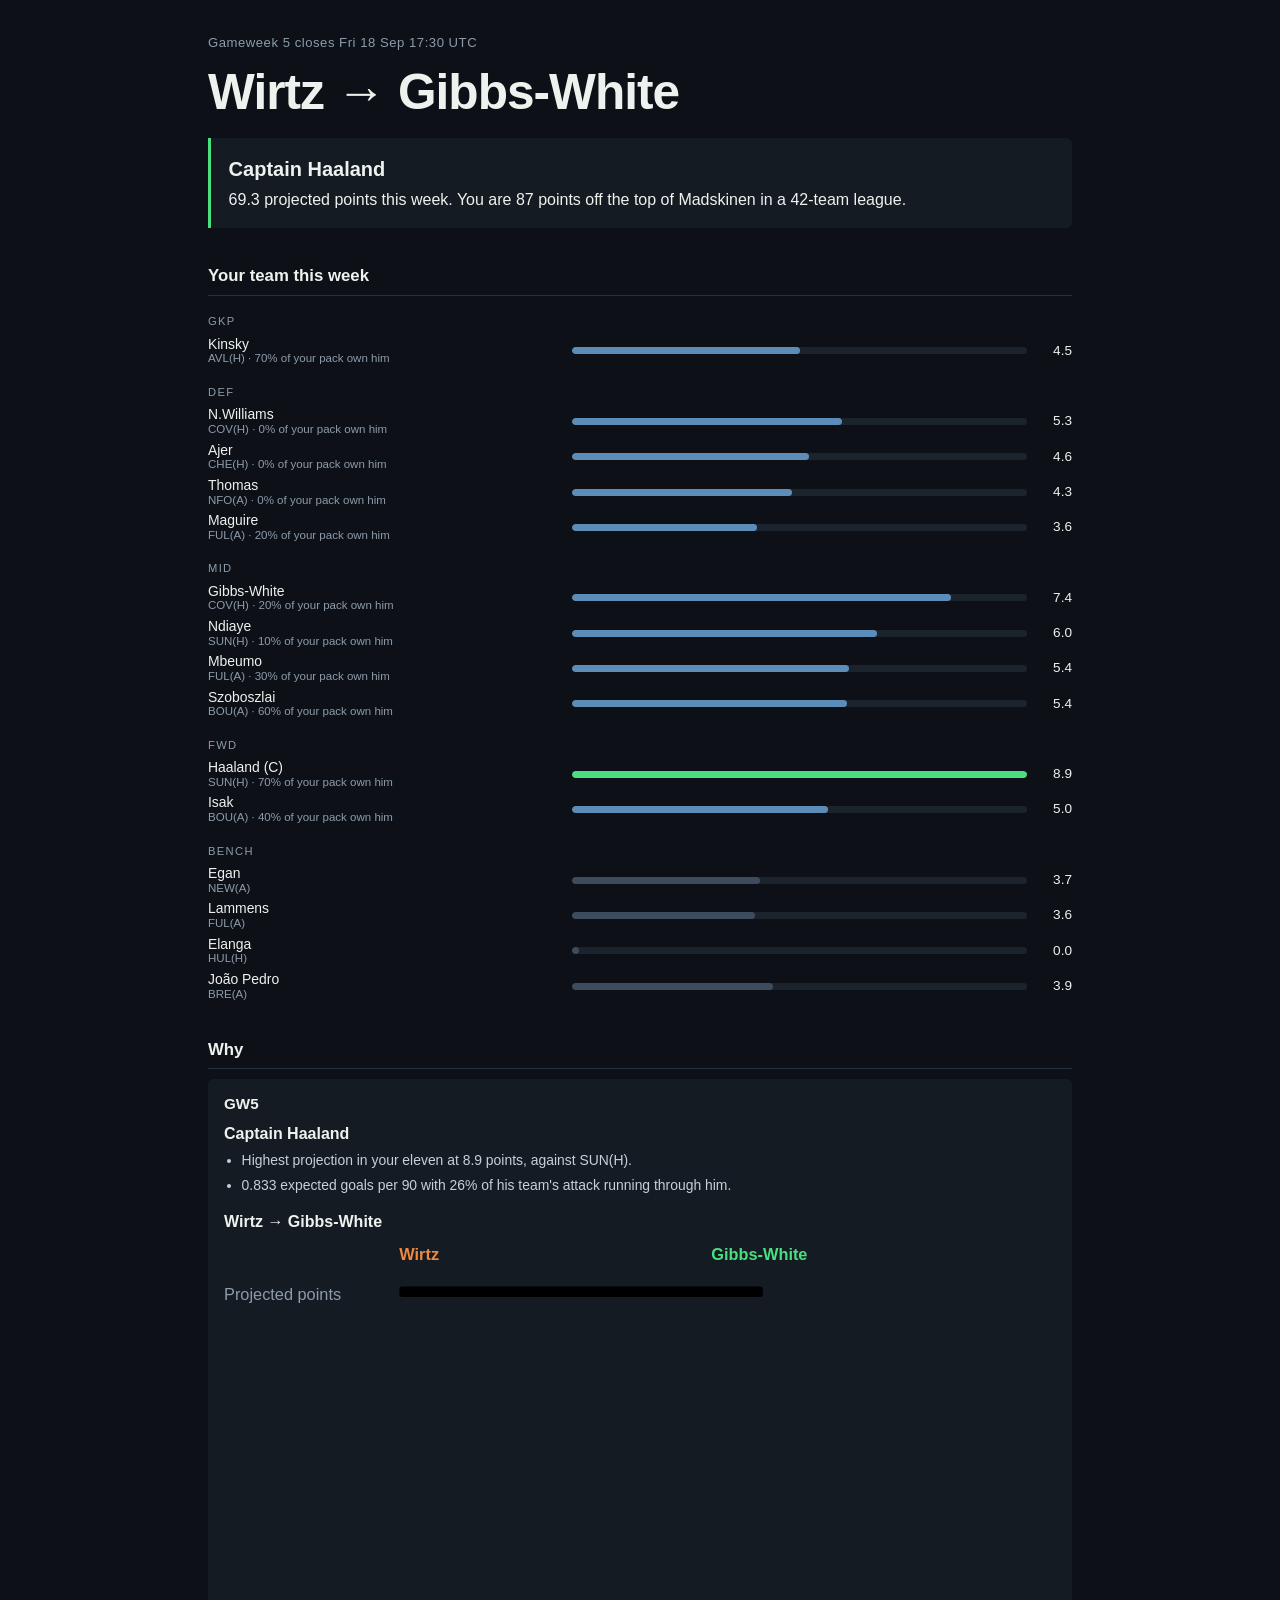
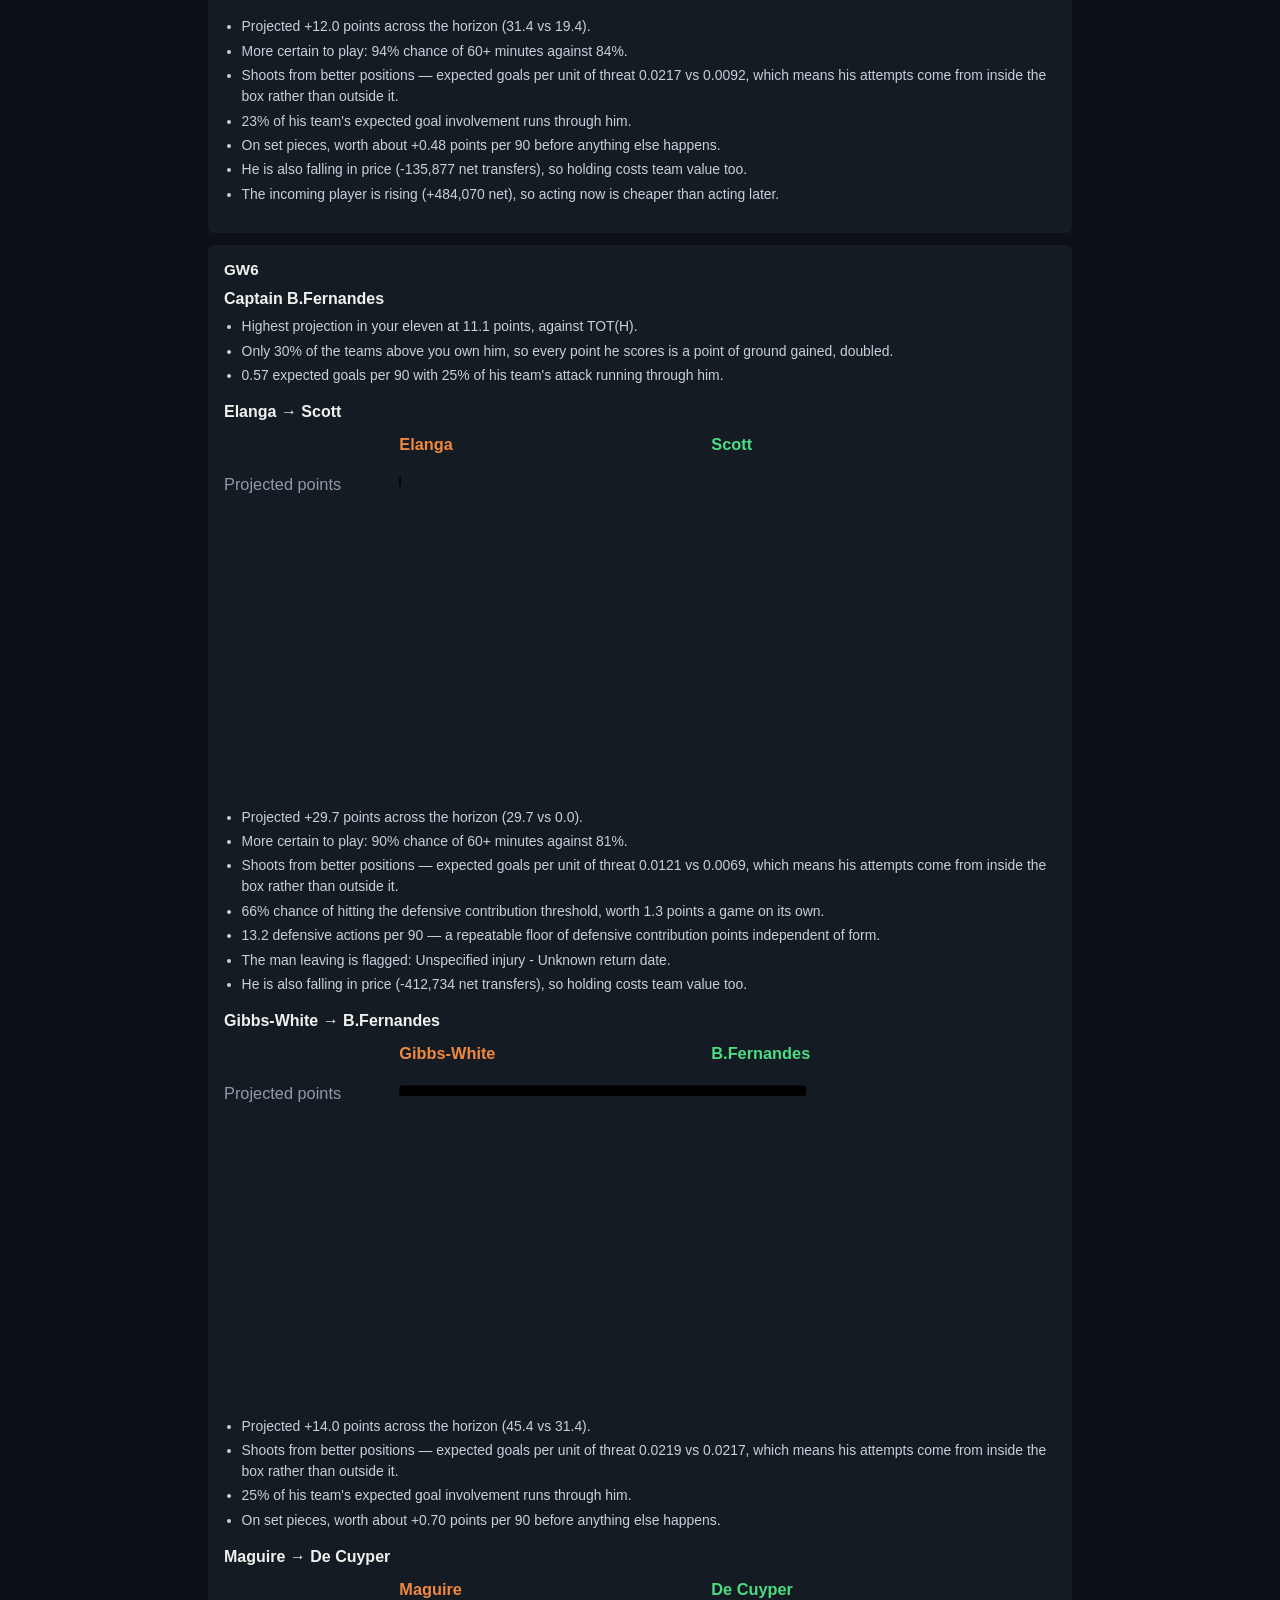
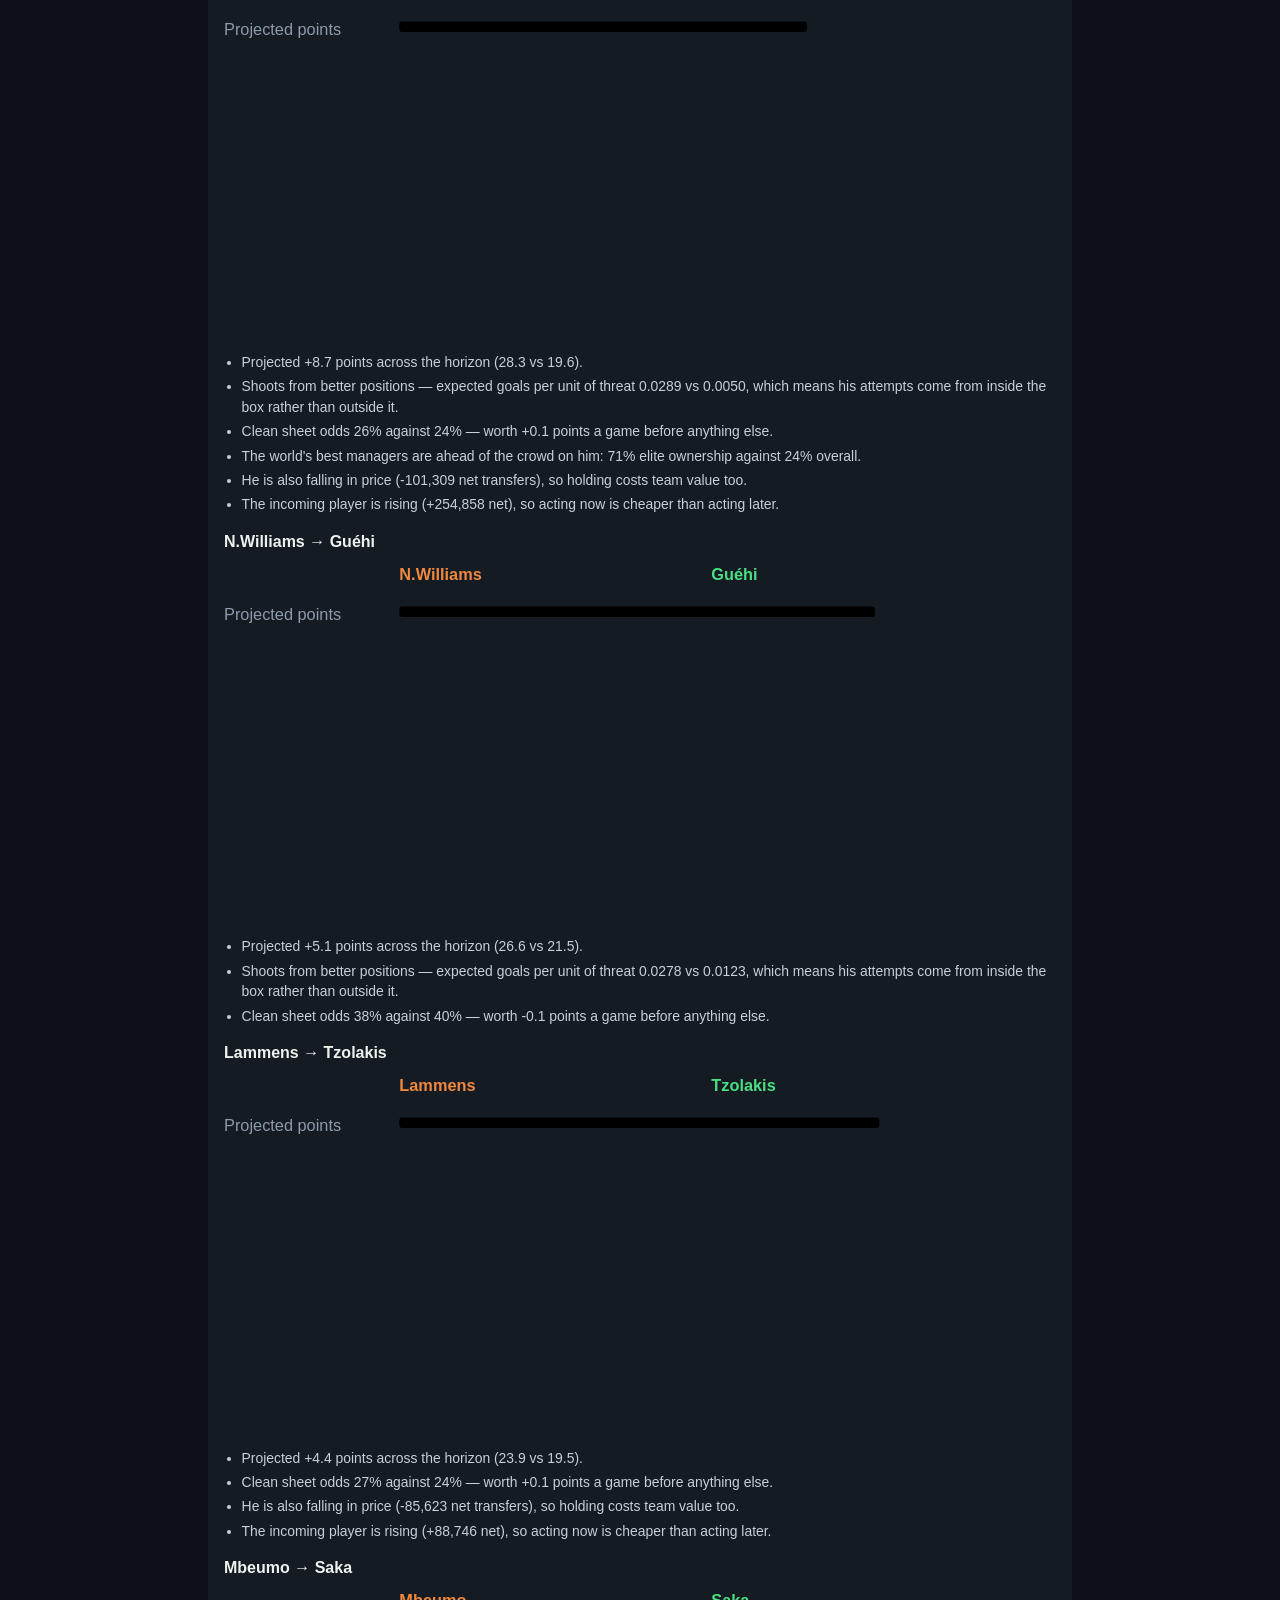
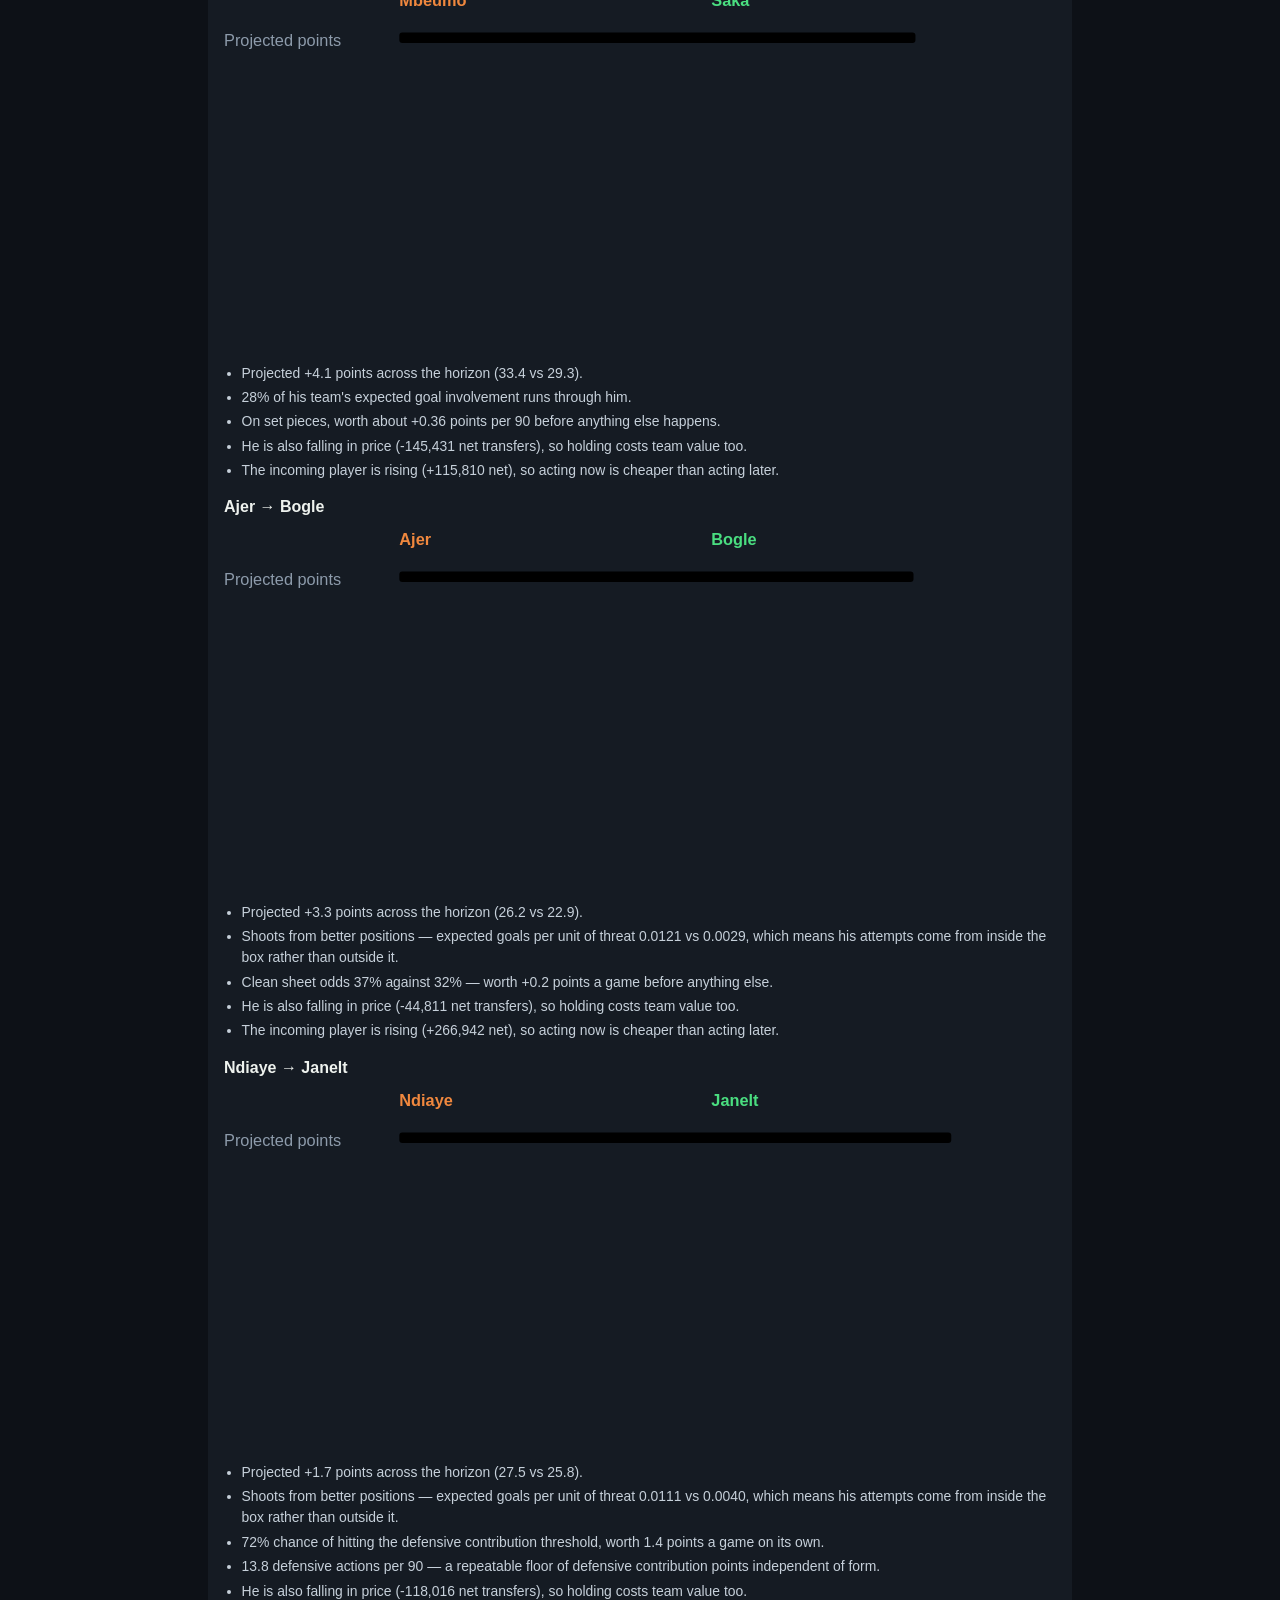
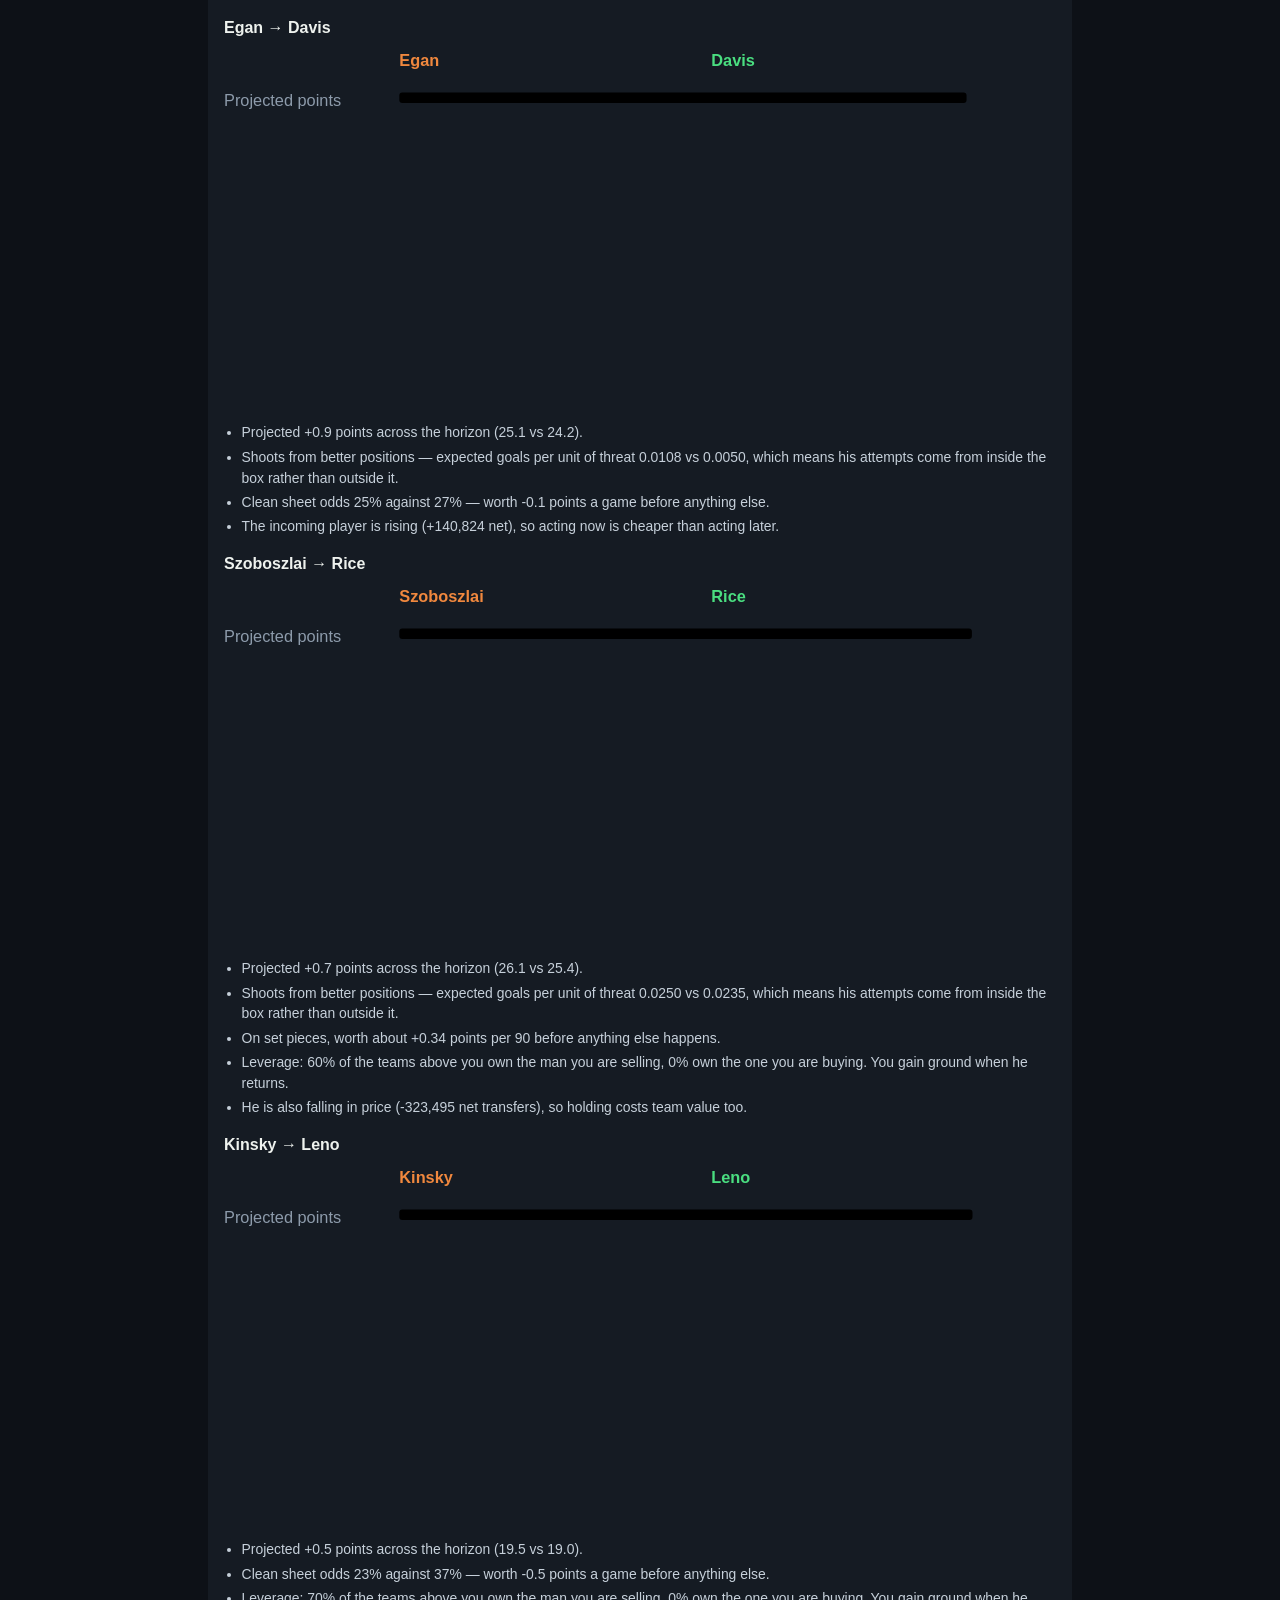
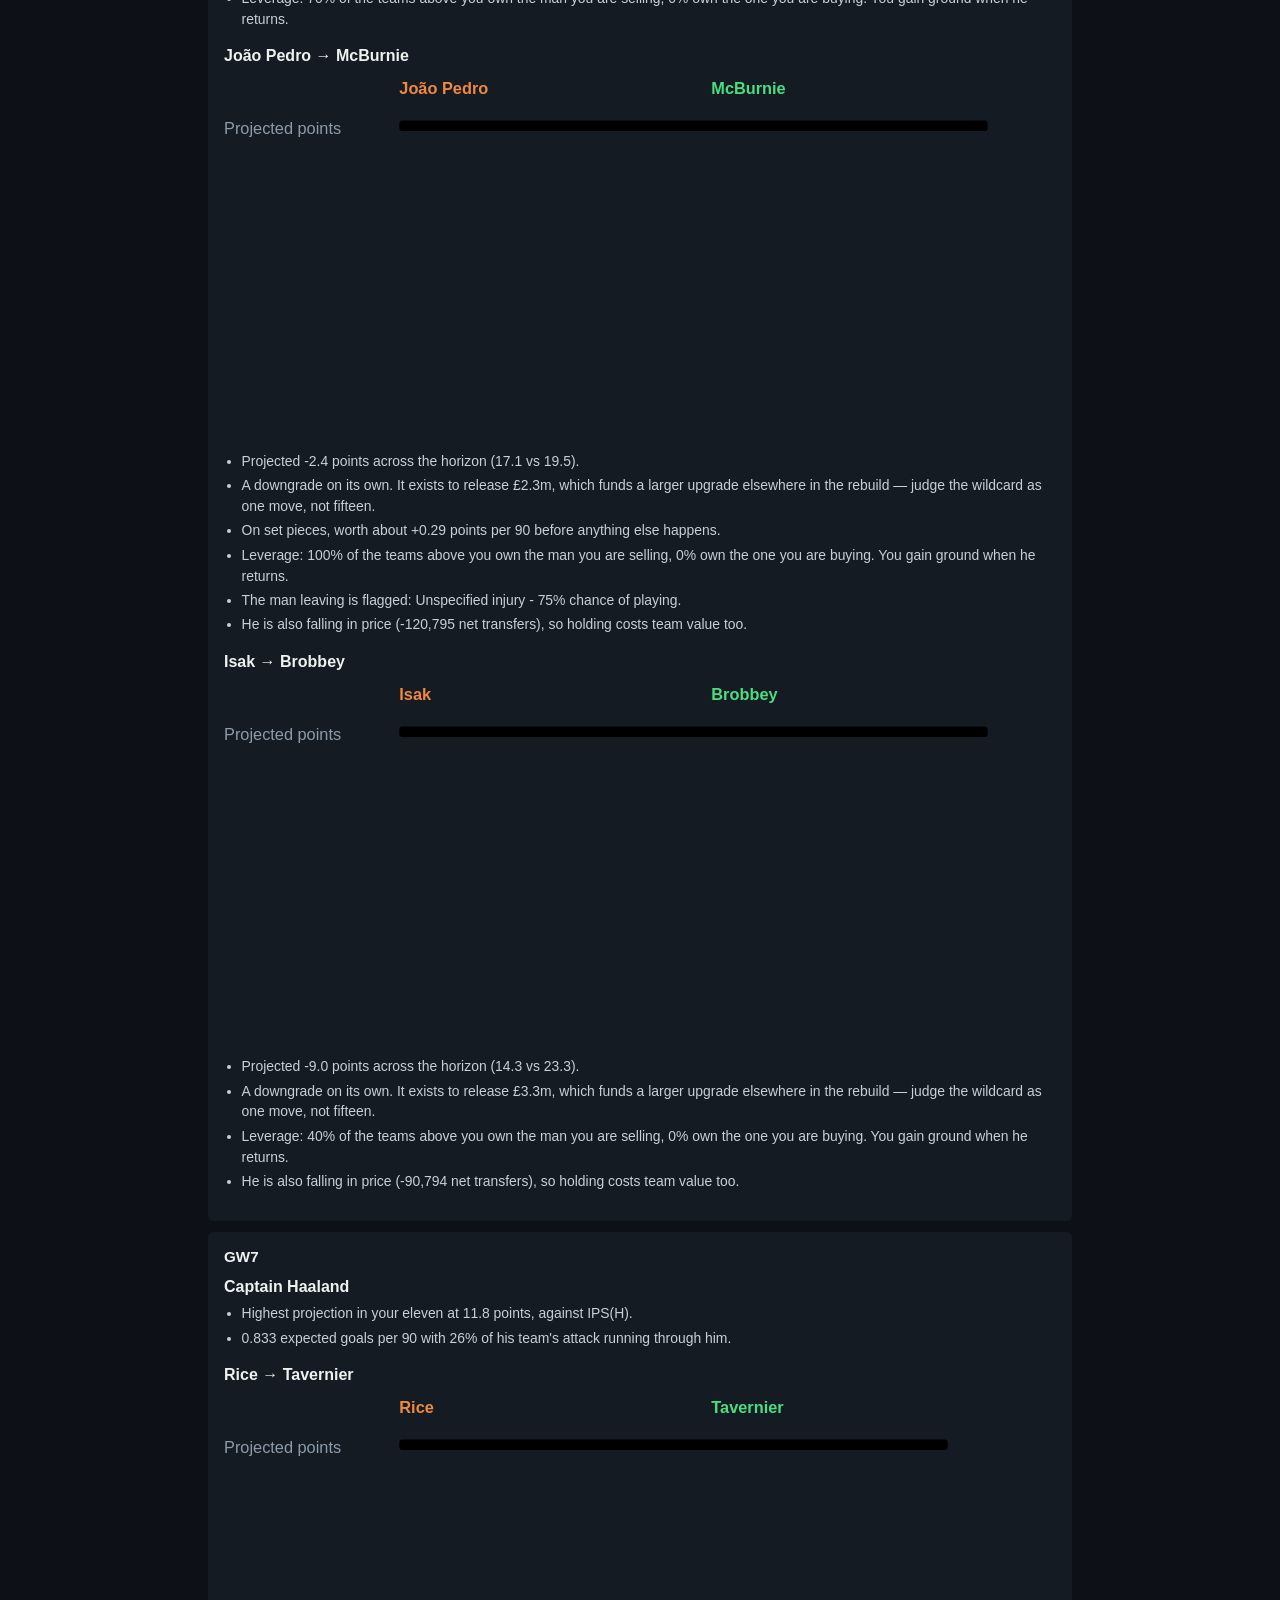
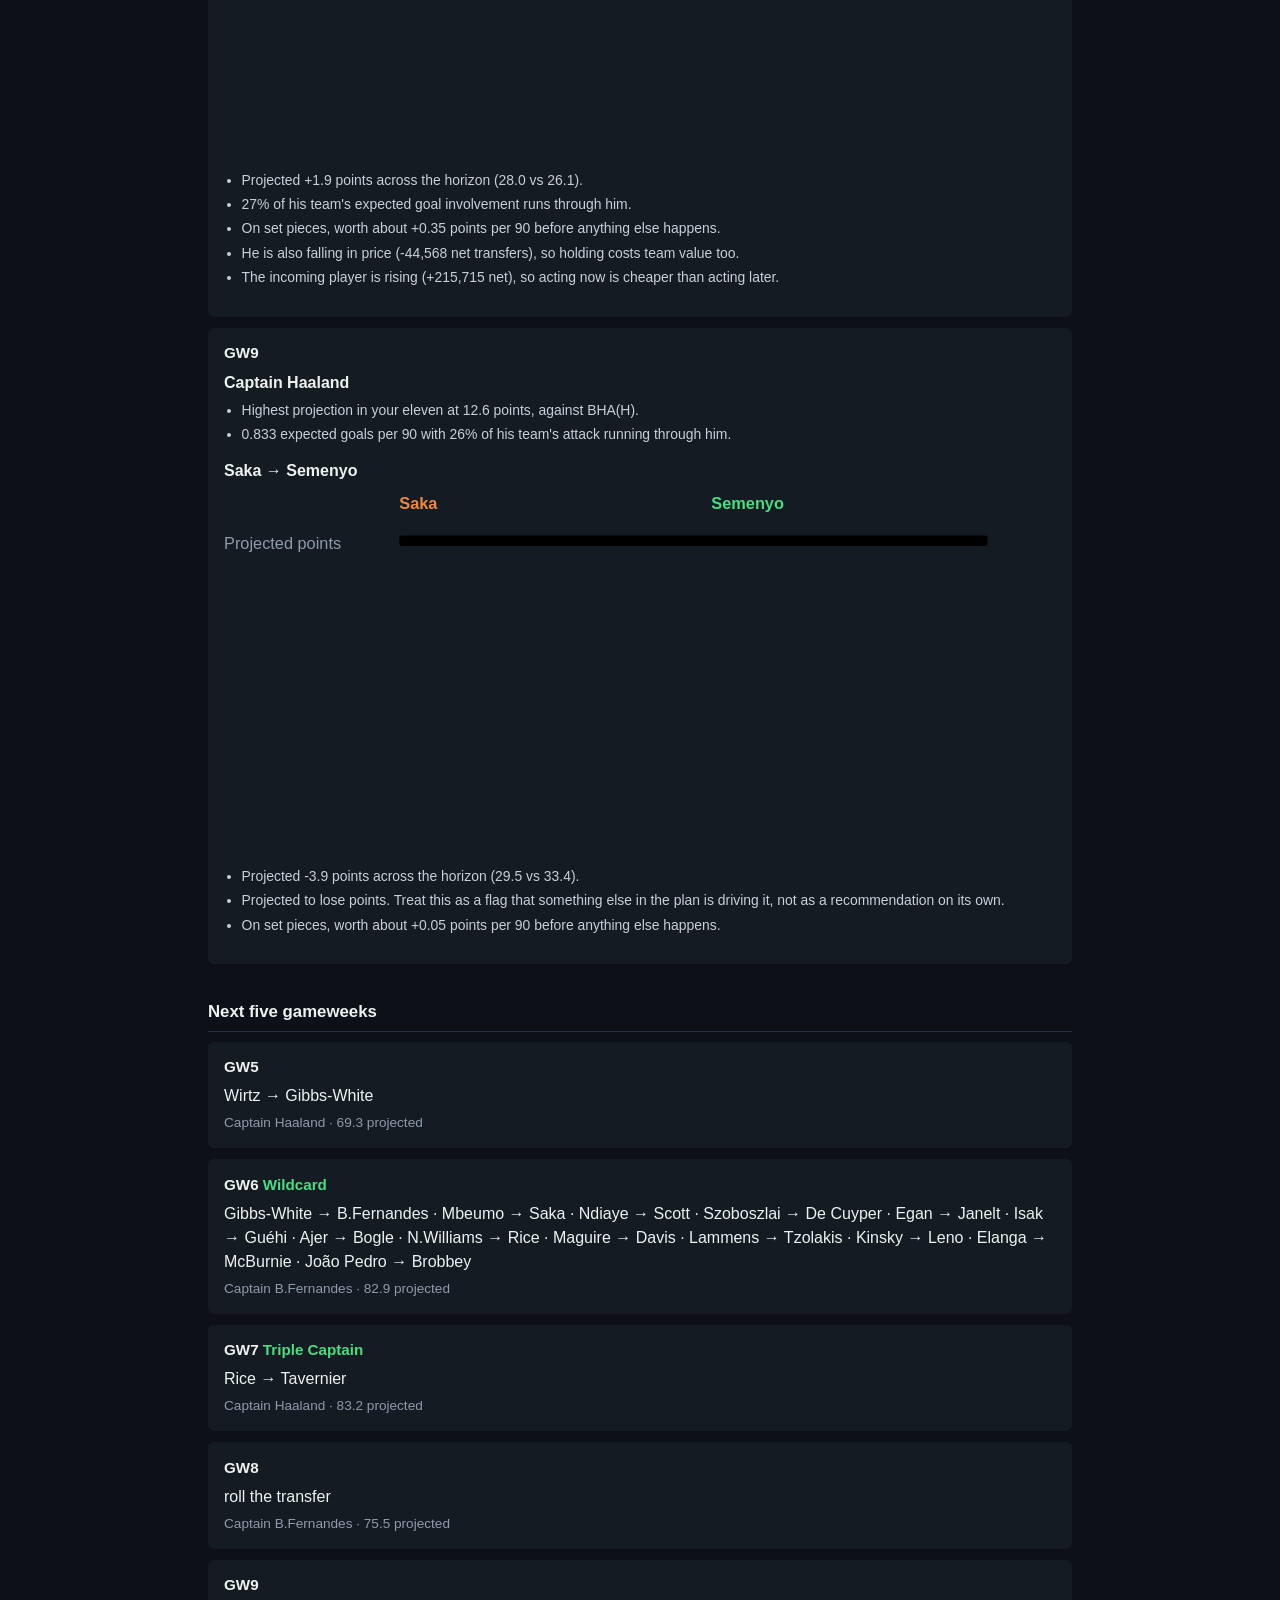
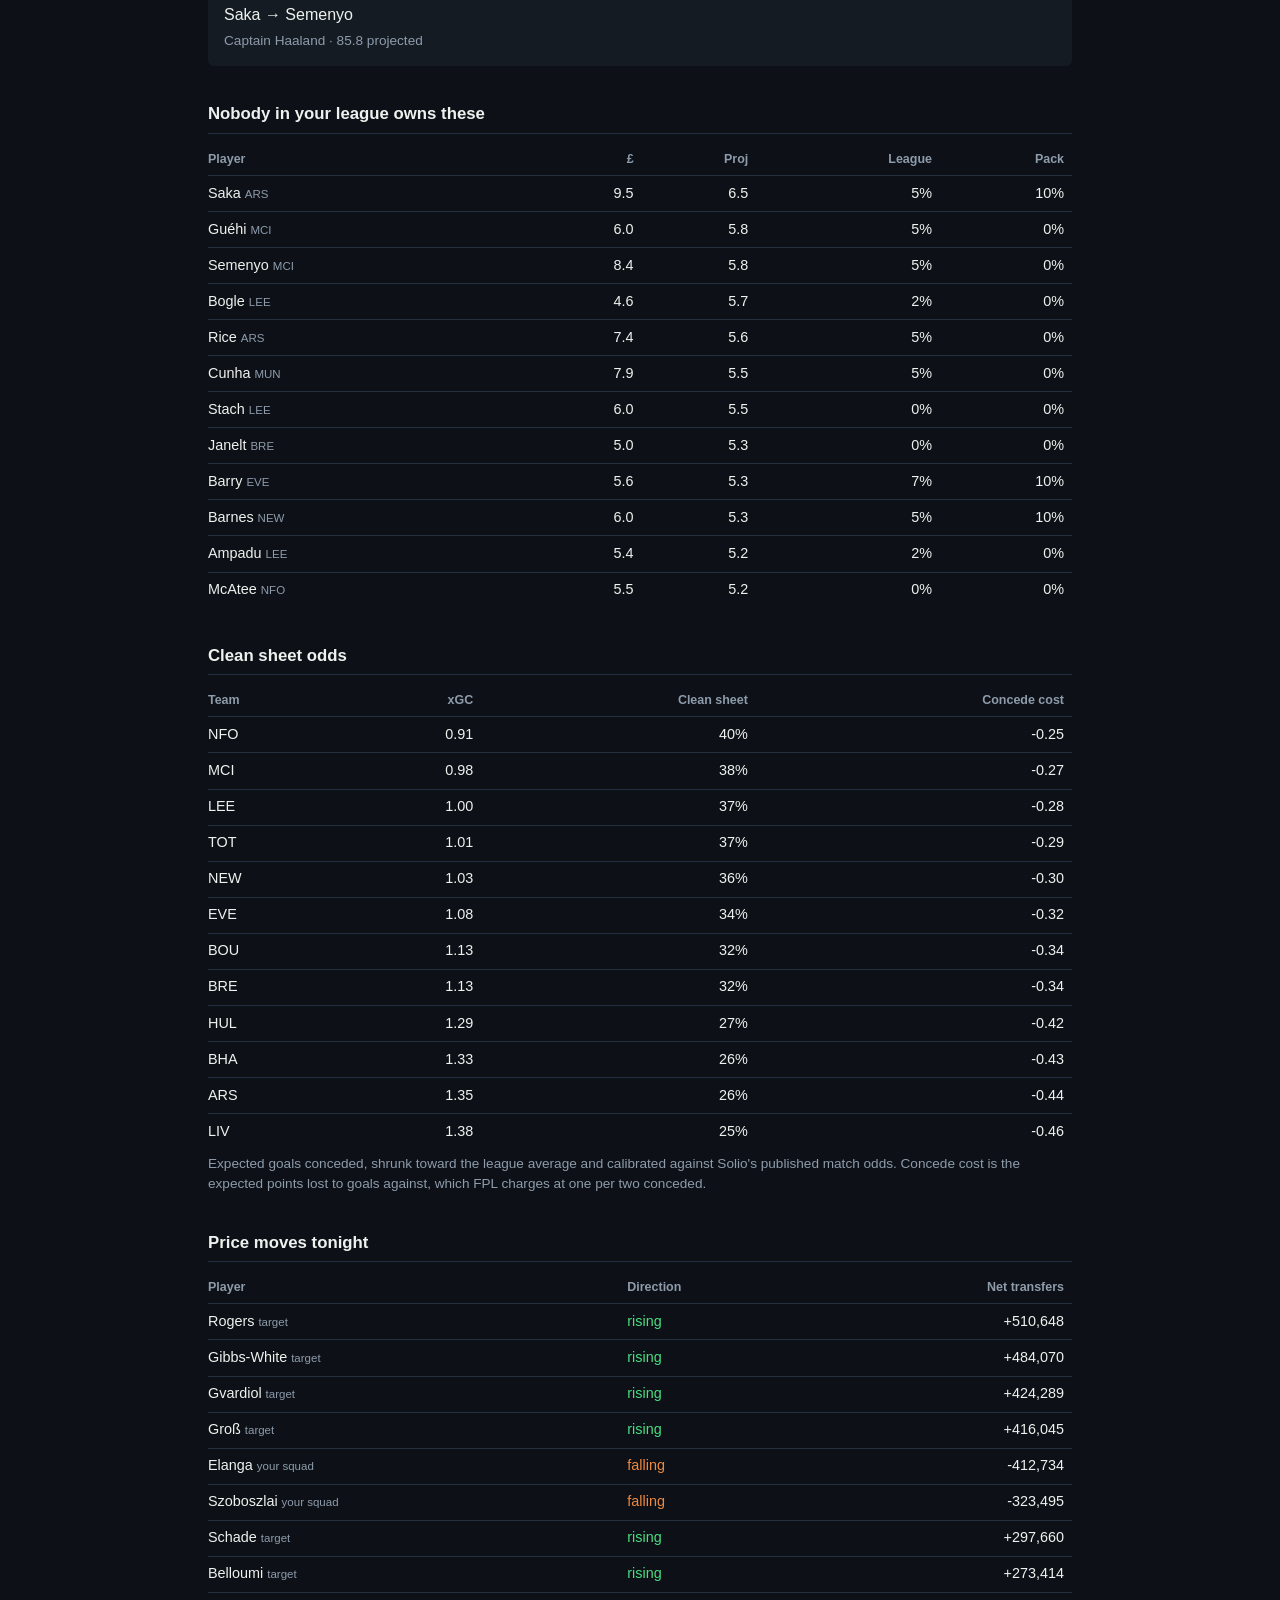
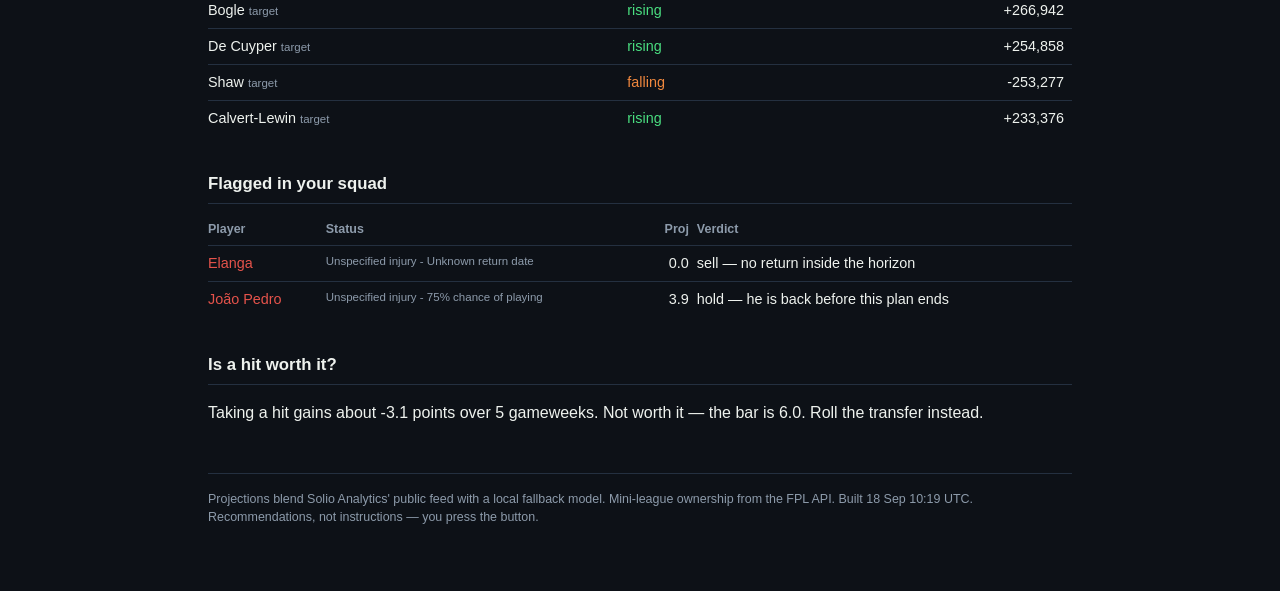
==== commit adbe4ce3: "gaffer: 2026-09-18" ====
--- a/docs/index.html
+++ b/docs/index.html
@@ -46,4 +46,4 @@
 border-top:1px solid var(--line);padding-top:1rem}
 @media(prefers-reduced-motion:no-preference){.call{animation:in .4s ease-out}}
 @keyframes in{from{opacity:0;transform:translateY(4px)}to{opacity:1}}
-</style></head><body><div class=wrap><p class=deadline>Gameweek 5 closes Fri 18 Sep 17:30 UTC</p><h1>Wirtz → Gibbs-White</h1><div class=call><b>Captain Haaland</b>71.2 projected points this week. You are 87 points off the top of Madskinen in a 42-team league.</div><h2>Your team this week</h2><p class=poslabel>GKP</p><div class=row><span class=lbl>Kinsky<em>AVL(H) · 70% of your pack own him</em></span><span class=track><i style='width:50.2%;background:#5b8db8'></i></span><span class=val>4.5</span></div><p class=poslabel>DEF</p><div class=row><span class=lbl>N.Williams<em>COV(H) · 0% of your pack own him</em></span><span class=track><i style='width:57.9%;background:#5b8db8'></i></span><span class=val>5.2</span></div><div class=row><span class=lbl>Ajer<em>CHE(H) · 0% of your pack own him</em></span><span class=track><i style='width:52.2%;background:#5b8db8'></i></span><span class=val>4.7</span></div><div class=row><span class=lbl>Thomas<em>NFO(A) · 0% of your pack own him</em></span><span class=track><i style='width:48.6%;background:#5b8db8'></i></span><span class=val>4.4</span></div><p class=poslabel>MID</p><div class=row><span class=lbl>Gibbs-White<em>COV(H) · 20% of your pack own him</em></span><span class=track><i style='width:81.6%;background:#5b8db8'></i></span><span class=val>7.3</span></div><div class=row><span class=lbl>Ndiaye<em>SUN(H) · 10% of your pack own him</em></span><span class=track><i style='width:66.7%;background:#5b8db8'></i></span><span class=val>6.0</span></div><div class=row><span class=lbl>Mbeumo<em>FUL(A) · 30% of your pack own him</em></span><span class=track><i style='width:60.2%;background:#5b8db8'></i></span><span class=val>5.4</span></div><div class=row><span class=lbl>Szoboszlai<em>BOU(A) · 60% of your pack own him</em></span><span class=track><i style='width:60.1%;background:#5b8db8'></i></span><span class=val>5.4</span></div><p class=poslabel>FWD</p><div class=row><span class=lbl>Haaland (C)<em>SUN(H) · 70% of your pack own him</em></span><span class=track><i style='width:100.0%;background:var(--rise)'></i></span><span class=val>9.0</span></div><div class=row><span class=lbl>João Pedro<em>BRE(A) · 100% of your pack own him</em></span><span class=track><i style='width:59.3%;background:#5b8db8'></i></span><span class=val>5.3</span></div><div class=row><span class=lbl>Isak<em>BOU(A) · 40% of your pack own him</em></span><span class=track><i style='width:56.9%;background:#5b8db8'></i></span><span class=val>5.1</span></div><p class=poslabel>BENCH</p><div class=row><span class=lbl>Egan<em>NEW(A)</em></span><span class=track><i style='width:41.5%;background:#3d4c5c'></i></span><span class=val>3.7</span></div><div class=row><span class=lbl>Maguire<em>FUL(A)</em></span><span class=track><i style='width:40.8%;background:#3d4c5c'></i></span><span class=val>3.7</span></div><div class=row><span class=lbl>Lammens<em>FUL(A)</em></span><span class=track><i style='width:40.6%;background:#3d4c5c'></i></span><span class=val>3.6</span></div><div class=row><span class=lbl>Elanga<em>HUL(H)</em></span><span class=track><i style='width:1.5%;background:#3d4c5c'></i></span><span class=val>0.0</span></div><h2>Why</h2><div class=week><h3>GW5</h3><b>Captain Haaland</b><ul><li>Highest projection in your eleven at 9.0 points, against SUN(H).</li><li>0.833 expected goals per 90 with 26% of his team&#x27;s attack running through him.</li></ul><b>Wirtz &rarr; Gibbs-White</b><svg viewBox='0 0 560 242' class=cmp role=img aria-label='Comparison of Wirtz and Gibbs-White'><text x='118' y='12' class=k>Wirtz</text><text x='328' y='12' class=k2>Gibbs-White</text><text x='0' y='39' class=lb>Projected points</text><rect x='118' y='30' width='248.8' height='7' rx='2' class=a/><rect x='118' y='40' width='396.0' height='7' rx='2' class=b/><text x='0' y='65' class=lb>Starts 60+ mins</text><rect x='118' y='56' width='355.1' height='7' rx='2' class=a/><rect x='118' y='66' width='396.0' height='7' rx='2' class=b/><text x='0' y='91' class=lb>xG per 90</text><rect x='118' y='82' width='214.2' height='7' rx='2' class=a/><rect x='118' y='92' width='396.0' height='7' rx='2' class=b/><text x='0' y='117' class=lb>xA per 90</text><rect x='118' y='108' width='147.5' height='7' rx='2' class=a/><rect x='118' y='118' width='396.0' height='7' rx='2' class=b/><text x='0' y='143' class=lb>Shot quality</text><rect x='118' y='134' width='167.9' height='7' rx='2' class=a/><rect x='118' y='144' width='396.0' height='7' rx='2' class=b/><text x='0' y='169' class=lb>Share of team attack</text><rect x='118' y='160' width='179.4' height='7' rx='2' class=a/><rect x='118' y='170' width='396.0' height='7' rx='2' class=b/><text x='0' y='195' class=lb>Defensive actions/90</text><rect x='118' y='186' width='396.0' height='7' rx='2' class=a/><rect x='118' y='196' width='250.1' height='7' rx='2' class=b/><text x='0' y='221' class=lb>Pack ownership</text><rect x='118' y='212' width='1.0' height='7' rx='2' class=a/><rect x='118' y='222' width='396.0' height='7' rx='2' class=b/></svg><ul><li>Projected +11.6 points across the horizon (31.2 vs 19.6).</li><li>More certain to play: 94% chance of 60+ minutes against 84%.</li><li>Shoots from better positions — expected goals per unit of threat 0.0217 vs 0.0092, which means his attempts come from inside the box rather than outside it.</li><li>23% of his team&#x27;s expected goal involvement runs through him.</li><li>On set pieces, worth about +0.48 points per 90 before anything else happens.</li><li>He is also falling in price (-82,630 net transfers), so holding costs team value too.</li><li>The incoming player is rising (+235,528 net), so acting now is cheaper than acting later.</li></ul></div><div class=week><h3>GW6</h3><b>Captain B.Fernandes</b><ul><li>Highest projection in your eleven at 11.1 points, against TOT(H).</li><li>Only 30% of the teams above you own him, so every point he scores is a point of ground gained, doubled.</li><li>0.57 expected goals per 90 with 25% of his team&#x27;s attack running through him.</li></ul><b>Elanga &rarr; Scott</b><svg viewBox='0 0 560 242' class=cmp role=img aria-label='Comparison of Elanga and Scott'><text x='118' y='12' class=k>Elanga</text><text x='328' y='12' class=k2>Scott</text><text x='0' y='39' class=lb>Projected points</text><rect x='118' y='30' width='1.0' height='7' rx='2' class=a/><rect x='118' y='40' width='396.0' height='7' rx='2' class=b/><text x='0' y='65' class=lb>Starts 60+ mins</text><rect x='118' y='56' width='355.1' height='7' rx='2' class=a/><rect x='118' y='66' width='396.0' height='7' rx='2' class=b/><text x='0' y='91' class=lb>xG per 90</text><rect x='118' y='82' width='396.0' height='7' rx='2' class=a/><rect x='118' y='92' width='318.3' height='7' rx='2' class=b/><text x='0' y='117' class=lb>xA per 90</text><rect x='118' y='108' width='396.0' height='7' rx='2' class=a/><rect x='118' y='118' width='264.0' height='7' rx='2' class=b/><text x='0' y='143' class=lb>Shot quality</text><rect x='118' y='134' width='225.8' height='7' rx='2' class=a/><rect x='118' y='144' width='396.0' height='7' rx='2' class=b/><text x='0' y='169' class=lb>Share of team attack</text><rect x='118' y='160' width='396.0' height='7' rx='2' class=a/><rect x='118' y='170' width='334.8' height='7' rx='2' class=b/><text x='0' y='195' class=lb>Defensive actions/90</text><rect x='118' y='186' width='105.0' height='7' rx='2' class=a/><rect x='118' y='196' width='396.0' height='7' rx='2' class=b/><text x='0' y='221' class=lb>Pack ownership</text><rect x='118' y='212' width='396.0' height='7' rx='2' class=a/><rect x='118' y='222' width='1.0' height='7' rx='2' class=b/></svg><ul><li>Projected +29.8 points across the horizon (29.8 vs 0.0).</li><li>More certain to play: 90% chance of 60+ minutes against 81%.</li><li>Shoots from better positions — expected goals per unit of threat 0.0121 vs 0.0069, which means his attempts come from inside the box rather than outside it.</li><li>66% chance of hitting the defensive contribution threshold, worth 1.3 points a game on its own.</li><li>13.2 defensive actions per 90 — a repeatable floor of defensive contribution points independent of form.</li><li>The man leaving is flagged: Unspecified injury - Unknown return date.</li><li>He is also falling in price (-175,846 net transfers), so holding costs team value too.</li><li>The incoming player is rising (+5,462 net), so acting now is cheaper than acting later.</li></ul><b>Gibbs-White &rarr; B.Fernandes</b><svg viewBox='0 0 560 242' class=cmp role=img aria-label='Comparison of Gibbs-White and B.Fernandes'><text x='118' y='12' class=k>Gibbs-White</text><text x='328' y='12' class=k2>B.Fernandes</text><text x='0' y='39' class=lb>Projected points</text><rect x='118' y='30' width='271.5' height='7' rx='2' class=a/><rect x='118' y='40' width='396.0' height='7' rx='2' class=b/><text x='0' y='65' class=lb>Starts 60+ mins</text><rect x='118' y='56' width='387.3' height='7' rx='2' class=a/><rect x='118' y='66' width='396.0' height='7' rx='2' class=b/><text x='0' y='91' class=lb>xG per 90</text><rect x='118' y='82' width='270.9' height='7' rx='2' class=a/><rect x='118' y='92' width='396.0' height='7' rx='2' class=b/><text x='0' y='117' class=lb>xA per 90</text><rect x='118' y='108' width='358.1' height='7' rx='2' class=a/><rect x='118' y='118' width='396.0' height='7' rx='2' class=b/><text x='0' y='143' class=lb>Shot quality</text><rect x='118' y='134' width='392.4' height='7' rx='2' class=a/><rect x='118' y='144' width='396.0' height='7' rx='2' class=b/><text x='0' y='169' class=lb>Share of team attack</text><rect x='118' y='160' width='367.7' height='7' rx='2' class=a/><rect x='118' y='170' width='396.0' height='7' rx='2' class=b/><text x='0' y='195' class=lb>Defensive actions/90</text><rect x='118' y='186' width='327.7' height='7' rx='2' class=a/><rect x='118' y='196' width='396.0' height='7' rx='2' class=b/><text x='0' y='221' class=lb>Pack ownership</text><rect x='118' y='212' width='264.0' height='7' rx='2' class=a/><rect x='118' y='222' width='396.0' height='7' rx='2' class=b/></svg><ul><li>Projected +14.3 points across the horizon (45.5 vs 31.2).</li><li>Shoots from better positions — expected goals per unit of threat 0.0219 vs 0.0217, which means his attempts come from inside the box rather than outside it.</li><li>25% of his team&#x27;s expected goal involvement runs through him.</li><li>On set pieces, worth about +0.70 points per 90 before anything else happens.</li></ul><b>Maguire &rarr; De Cuyper</b><svg viewBox='0 0 560 242' class=cmp role=img aria-label='Comparison of Maguire and De Cuyper'><text x='118' y='12' class=k>Maguire</text><text x='328' y='12' class=k2>De Cuyper</text><text x='0' y='39' class=lb>Projected points</text><rect x='118' y='30' width='275.1' height='7' rx='2' class=a/><rect x='118' y='40' width='396.0' height='7' rx='2' class=b/><text x='0' y='65' class=lb>Starts 60+ mins</text><rect x='118' y='56' width='396.0' height='7' rx='2' class=a/><rect x='118' y='66' width='392.9' height='7' rx='2' class=b/><text x='0' y='91' class=lb>xG per 90</text><rect x='118' y='82' width='45.9' height='7' rx='2' class=a/><rect x='118' y='92' width='396.0' height='7' rx='2' class=b/><text x='0' y='117' class=lb>xA per 90</text><rect x='118' y='108' width='356.1' height='7' rx='2' class=a/><rect x='118' y='118' width='396.0' height='7' rx='2' class=b/><text x='0' y='143' class=lb>Shot quality</text><rect x='118' y='134' width='68.5' height='7' rx='2' class=a/><rect x='118' y='144' width='396.0' height='7' rx='2' class=b/><text x='0' y='169' class=lb>Share of team attack</text><rect x='118' y='160' width='132.0' height='7' rx='2' class=a/><rect x='118' y='170' width='396.0' height='7' rx='2' class=b/><text x='0' y='195' class=lb>Defensive actions/90</text><rect x='118' y='186' width='396.0' height='7' rx='2' class=a/><rect x='118' y='196' width='146.2' height='7' rx='2' class=b/><text x='0' y='221' class=lb>Pack ownership</text><rect x='118' y='212' width='198.0' height='7' rx='2' class=a/><rect x='118' y='222' width='396.0' height='7' rx='2' class=b/></svg><ul><li>Projected +8.7 points across the horizon (28.5 vs 19.8).</li><li>Shoots from better positions — expected goals per unit of threat 0.0289 vs 0.0050, which means his attempts come from inside the box rather than outside it.</li><li>Clean sheet odds 27% against 25% — worth +0.1 points a game before anything else.</li><li>The world&#x27;s best managers are ahead of the crowd on him: 70% elite ownership against 24% overall.</li><li>He is also falling in price (-57,055 net transfers), so holding costs team value too.</li><li>The incoming player is rising (+168,160 net), so acting now is cheaper than acting later.</li></ul><b>N.Williams &rarr; Guéhi</b><svg viewBox='0 0 560 242' class=cmp role=img aria-label='Comparison of N.Williams and Guéhi'><text x='118' y='12' class=k>N.Williams</text><text x='328' y='12' class=k2>Guéhi</text><text x='0' y='39' class=lb>Projected points</text><rect x='118' y='30' width='319.2' height='7' rx='2' class=a/><rect x='118' y='40' width='396.0' height='7' rx='2' class=b/><text x='0' y='65' class=lb>Starts 60+ mins</text><rect x='118' y='56' width='396.0' height='7' rx='2' class=a/><rect x='118' y='66' width='382.7' height='7' rx='2' class=b/><text x='0' y='91' class=lb>xG per 90</text><rect x='118' y='82' width='142.1' height='7' rx='2' class=a/><rect x='118' y='92' width='396.0' height='7' rx='2' class=b/><text x='0' y='117' class=lb>xA per 90</text><rect x='118' y='108' width='396.0' height='7' rx='2' class=a/><rect x='118' y='118' width='376.2' height='7' rx='2' class=b/><text x='0' y='143' class=lb>Shot quality</text><rect x='118' y='134' width='175.2' height='7' rx='2' class=a/><rect x='118' y='144' width='396.0' height='7' rx='2' class=b/><text x='0' y='169' class=lb>Share of team attack</text><rect x='118' y='160' width='302.8' height='7' rx='2' class=a/><rect x='118' y='170' width='396.0' height='7' rx='2' class=b/><text x='0' y='195' class=lb>Defensive actions/90</text><rect x='118' y='186' width='396.0' height='7' rx='2' class=a/><rect x='118' y='196' width='361.1' height='7' rx='2' class=b/><text x='0' y='221' class=lb>Pack ownership</text><rect x='118' y='212' width='1.0' height='7' rx='2' class=a/><rect x='118' y='222' width='1.0' height='7' rx='2' class=b/></svg><ul><li>Projected +5.2 points across the horizon (26.8 vs 21.6).</li><li>Shoots from better positions — expected goals per unit of threat 0.0278 vs 0.0123, which means his attempts come from inside the box rather than outside it.</li><li>Clean sheet odds 39% against 41% — worth -0.1 points a game before anything else.</li><li>The incoming player is rising (+6,674 net), so acting now is cheaper than acting later.</li></ul><b>Lammens &rarr; Tzolakis</b><svg viewBox='0 0 560 242' class=cmp role=img aria-label='Comparison of Lammens and Tzolakis'><text x='118' y='12' class=k>Lammens</text><text x='328' y='12' class=k2>Tzolakis</text><text x='0' y='39' class=lb>Projected points</text><rect x='118' y='30' width='323.7' height='7' rx='2' class=a/><rect x='118' y='40' width='396.0' height='7' rx='2' class=b/><text x='0' y='65' class=lb>Starts 60+ mins</text><rect x='118' y='56' width='396.0' height='7' rx='2' class=a/><rect x='118' y='66' width='393.4' height='7' rx='2' class=b/><text x='0' y='91' class=lb>xG per 90</text><rect x='118' y='82' width='1.0' height='7' rx='2' class=a/><rect x='118' y='92' width='1.0' height='7' rx='2' class=b/><text x='0' y='117' class=lb>xA per 90</text><rect x='118' y='108' width='1.0' height='7' rx='2' class=a/><rect x='118' y='118' width='1.0' height='7' rx='2' class=b/><text x='0' y='143' class=lb>Shot quality</text><rect x='118' y='134' width='1.0' height='7' rx='2' class=a/><rect x='118' y='144' width='1.0' height='7' rx='2' class=b/><text x='0' y='169' class=lb>Share of team attack</text><rect x='118' y='160' width='1.0' height='7' rx='2' class=a/><rect x='118' y='170' width='1.0' height='7' rx='2' class=b/><text x='0' y='195' class=lb>Defensive actions/90</text><rect x='118' y='186' width='1.0' height='7' rx='2' class=a/><rect x='118' y='196' width='1.0' height='7' rx='2' class=b/><text x='0' y='221' class=lb>Pack ownership</text><rect x='118' y='212' width='1.0' height='7' rx='2' class=a/><rect x='118' y='222' width='1.0' height='7' rx='2' class=b/></svg><ul><li>Projected +4.4 points across the horizon (24.1 vs 19.7).</li><li>Clean sheet odds 28% against 25% — worth +0.1 points a game before anything else.</li><li>He is also falling in price (-55,650 net transfers), so holding costs team value too.</li><li>The incoming player is rising (+59,656 net), so acting now is cheaper than acting later.</li></ul><b>Mbeumo &rarr; Saka</b><svg viewBox='0 0 560 242' class=cmp role=img aria-label='Comparison of Mbeumo and Saka'><text x='118' y='12' class=k>Mbeumo</text><text x='328' y='12' class=k2>Saka</text><text x='0' y='39' class=lb>Projected points</text><rect x='118' y='30' width='347.4' height='7' rx='2' class=a/><rect x='118' y='40' width='396.0' height='7' rx='2' class=b/><text x='0' y='65' class=lb>Starts 60+ mins</text><rect x='118' y='56' width='396.0' height='7' rx='2' class=a/><rect x='118' y='66' width='374.0' height='7' rx='2' class=b/><text x='0' y='91' class=lb>xG per 90</text><rect x='118' y='82' width='359.5' height='7' rx='2' class=a/><rect x='118' y='92' width='396.0' height='7' rx='2' class=b/><text x='0' y='117' class=lb>xA per 90</text><rect x='118' y='108' width='396.0' height='7' rx='2' class=a/><rect x='118' y='118' width='330.0' height='7' rx='2' class=b/><text x='0' y='143' class=lb>Shot quality</text><rect x='118' y='134' width='396.0' height='7' rx='2' class=a/><rect x='118' y='144' width='251.5' height='7' rx='2' class=b/><text x='0' y='169' class=lb>Share of team attack</text><rect x='118' y='160' width='343.2' height='7' rx='2' class=a/><rect x='118' y='170' width='396.0' height='7' rx='2' class=b/><text x='0' y='195' class=lb>Defensive actions/90</text><rect x='118' y='186' width='279.2' height='7' rx='2' class=a/><rect x='118' y='196' width='396.0' height='7' rx='2' class=b/><text x='0' y='221' class=lb>Pack ownership</text><rect x='118' y='212' width='396.0' height='7' rx='2' class=a/><rect x='118' y='222' width='132.0' height='7' rx='2' class=b/></svg><ul><li>Projected +4.1 points across the horizon (33.4 vs 29.3).</li><li>28% of his team&#x27;s expected goal involvement runs through him.</li><li>On set pieces, worth about +0.36 points per 90 before anything else happens.</li><li>He is also falling in price (-77,255 net transfers), so holding costs team value too.</li><li>The incoming player is rising (+65,476 net), so acting now is cheaper than acting later.</li></ul><b>Ajer &rarr; Bogle</b><svg viewBox='0 0 560 242' class=cmp role=img aria-label='Comparison of Ajer and Bogle'><text x='118' y='12' class=k>Ajer</text><text x='328' y='12' class=k2>Bogle</text><text x='0' y='39' class=lb>Projected points</text><rect x='118' y='30' width='346.5' height='7' rx='2' class=a/><rect x='118' y='40' width='396.0' height='7' rx='2' class=b/><text x='0' y='65' class=lb>Starts 60+ mins</text><rect x='118' y='56' width='396.0' height='7' rx='2' class=a/><rect x='118' y='66' width='374.9' height='7' rx='2' class=b/><text x='0' y='91' class=lb>xG per 90</text><rect x='118' y='82' width='33.2' height='7' rx='2' class=a/><rect x='118' y='92' width='396.0' height='7' rx='2' class=b/><text x='0' y='117' class=lb>xA per 90</text><rect x='118' y='108' width='115.5' height='7' rx='2' class=a/><rect x='118' y='118' width='396.0' height='7' rx='2' class=b/><text x='0' y='143' class=lb>Shot quality</text><rect x='118' y='134' width='94.9' height='7' rx='2' class=a/><rect x='118' y='144' width='396.0' height='7' rx='2' class=b/><text x='0' y='169' class=lb>Share of team attack</text><rect x='118' y='160' width='33.0' height='7' rx='2' class=a/><rect x='118' y='170' width='396.0' height='7' rx='2' class=b/><text x='0' y='195' class=lb>Defensive actions/90</text><rect x='118' y='186' width='396.0' height='7' rx='2' class=a/><rect x='118' y='196' width='174.7' height='7' rx='2' class=b/><text x='0' y='221' class=lb>Pack ownership</text><rect x='118' y='212' width='1.0' height='7' rx='2' class=a/><rect x='118' y='222' width='1.0' height='7' rx='2' class=b/></svg><ul><li>Projected +3.3 points across the horizon (26.4 vs 23.1).</li><li>Shoots from better positions — expected goals per unit of threat 0.0121 vs 0.0029, which means his attempts come from inside the box rather than outside it.</li><li>Clean sheet odds 38% against 33% — worth +0.2 points a game before anything else.</li><li>He is also falling in price (-26,011 net transfers), so holding costs team value too.</li><li>The incoming player is rising (+93,005 net), so acting now is cheaper than acting later.</li></ul><b>Ndiaye &rarr; Janelt</b><svg viewBox='0 0 560 242' class=cmp role=img aria-label='Comparison of Ndiaye and Janelt'><text x='118' y='12' class=k>Ndiaye</text><text x='328' y='12' class=k2>Janelt</text><text x='0' y='39' class=lb>Projected points</text><rect x='118' y='30' width='370.2' height='7' rx='2' class=a/><rect x='118' y='40' width='396.0' height='7' rx='2' class=b/><text x='0' y='65' class=lb>Starts 60+ mins</text><rect x='118' y='56' width='362.8' height='7' rx='2' class=a/><rect x='118' y='66' width='396.0' height='7' rx='2' class=b/><text x='0' y='91' class=lb>xG per 90</text><rect x='118' y='82' width='256.6' height='7' rx='2' class=a/><rect x='118' y='92' width='396.0' height='7' rx='2' class=b/><text x='0' y='117' class=lb>xA per 90</text><rect x='118' y='108' width='396.0' height='7' rx='2' class=a/><rect x='118' y='118' width='311.8' height='7' rx='2' class=b/><text x='0' y='143' class=lb>Shot quality</text><rect x='118' y='134' width='142.7' height='7' rx='2' class=a/><rect x='118' y='144' width='396.0' height='7' rx='2' class=b/><text x='0' y='169' class=lb>Share of team attack</text><rect x='118' y='160' width='253.4' height='7' rx='2' class=a/><rect x='118' y='170' width='396.0' height='7' rx='2' class=b/><text x='0' y='195' class=lb>Defensive actions/90</text><rect x='118' y='186' width='332.9' height='7' rx='2' class=a/><rect x='118' y='196' width='396.0' height='7' rx='2' class=b/><text x='0' y='221' class=lb>Pack ownership</text><rect x='118' y='212' width='396.0' height='7' rx='2' class=a/><rect x='118' y='222' width='1.0' height='7' rx='2' class=b/></svg><ul><li>Projected +1.8 points across the horizon (27.6 vs 25.8).</li><li>Shoots from better positions — expected goals per unit of threat 0.0111 vs 0.0040, which means his attempts come from inside the box rather than outside it.</li><li>72% chance of hitting the defensive contribution threshold, worth 1.4 points a game on its own.</li><li>13.8 defensive actions per 90 — a repeatable floor of defensive contribution points independent of form.</li><li>He is also falling in price (-79,936 net transfers), so holding costs team value too.</li><li>The incoming player is rising (+6,313 net), so acting now is cheaper than acting later.</li></ul><b>Egan &rarr; Davis</b><svg viewBox='0 0 560 242' class=cmp role=img aria-label='Comparison of Egan and Davis'><text x='118' y='12' class=k>Egan</text><text x='328' y='12' class=k2>Davis</text><text x='0' y='39' class=lb>Projected points</text><rect x='118' y='30' width='380.4' height='7' rx='2' class=a/><rect x='118' y='40' width='396.0' height='7' rx='2' class=b/><text x='0' y='65' class=lb>Starts 60+ mins</text><rect x='118' y='56' width='391.4' height='7' rx='2' class=a/><rect x='118' y='66' width='396.0' height='7' rx='2' class=b/><text x='0' y='91' class=lb>xG per 90</text><rect x='118' y='82' width='13.6' height='7' rx='2' class=a/><rect x='118' y='92' width='396.0' height='7' rx='2' class=b/><text x='0' y='117' class=lb>xA per 90</text><rect x='118' y='108' width='1.0' height='7' rx='2' class=a/><rect x='118' y='118' width='396.0' height='7' rx='2' class=b/><text x='0' y='143' class=lb>Shot quality</text><rect x='118' y='134' width='183.3' height='7' rx='2' class=a/><rect x='118' y='144' width='396.0' height='7' rx='2' class=b/><text x='0' y='169' class=lb>Share of team attack</text><rect x='118' y='160' width='18.4' height='7' rx='2' class=a/><rect x='118' y='170' width='396.0' height='7' rx='2' class=b/><text x='0' y='195' class=lb>Defensive actions/90</text><rect x='118' y='186' width='396.0' height='7' rx='2' class=a/><rect x='118' y='196' width='137.7' height='7' rx='2' class=b/><text x='0' y='221' class=lb>Pack ownership</text><rect x='118' y='212' width='396.0' height='7' rx='2' class=a/><rect x='118' y='222' width='132.0' height='7' rx='2' class=b/></svg><ul><li>Projected +1.0 points across the horizon (25.4 vs 24.4).</li><li>Shoots from better positions — expected goals per unit of threat 0.0108 vs 0.0050, which means his attempts come from inside the box rather than outside it.</li><li>Clean sheet odds 26% against 28% — worth -0.1 points a game before anything else.</li><li>The incoming player is rising (+99,310 net), so acting now is cheaper than acting later.</li></ul><b>Kinsky &rarr; Leno</b><svg viewBox='0 0 560 242' class=cmp role=img aria-label='Comparison of Kinsky and Leno'><text x='118' y='12' class=k>Kinsky</text><text x='328' y='12' class=k2>Leno</text><text x='0' y='39' class=lb>Projected points</text><rect x='118' y='30' width='384.0' height='7' rx='2' class=a/><rect x='118' y='40' width='396.0' height='7' rx='2' class=b/><text x='0' y='65' class=lb>Starts 60+ mins</text><rect x='118' y='56' width='394.7' height='7' rx='2' class=a/><rect x='118' y='66' width='396.0' height='7' rx='2' class=b/><text x='0' y='91' class=lb>xG per 90</text><rect x='118' y='82' width='1.0' height='7' rx='2' class=a/><rect x='118' y='92' width='1.0' height='7' rx='2' class=b/><text x='0' y='117' class=lb>xA per 90</text><rect x='118' y='108' width='1.0' height='7' rx='2' class=a/><rect x='118' y='118' width='1.0' height='7' rx='2' class=b/><text x='0' y='143' class=lb>Shot quality</text><rect x='118' y='134' width='1.0' height='7' rx='2' class=a/><rect x='118' y='144' width='1.0' height='7' rx='2' class=b/><text x='0' y='169' class=lb>Share of team attack</text><rect x='118' y='160' width='1.0' height='7' rx='2' class=a/><rect x='118' y='170' width='1.0' height='7' rx='2' class=b/><text x='0' y='195' class=lb>Defensive actions/90</text><rect x='118' y='186' width='1.0' height='7' rx='2' class=a/><rect x='118' y='196' width='1.0' height='7' rx='2' class=b/><text x='0' y='221' class=lb>Pack ownership</text><rect x='118' y='212' width='396.0' height='7' rx='2' class=a/><rect x='118' y='222' width='1.0' height='7' rx='2' class=b/></svg><ul><li>Projected +0.6 points across the horizon (19.8 vs 19.2).</li><li>Clean sheet odds 24% against 38% — worth -0.5 points a game before anything else.</li><li>Leverage: 70% of the teams above you own the man you are selling, 0% own the one you are buying. You gain ground when he returns.</li><li>The incoming player is rising (+10,321 net), so acting now is cheaper than acting later.</li></ul><b>Szoboszlai &rarr; Rice</b><svg viewBox='0 0 560 242' class=cmp role=img aria-label='Comparison of Szoboszlai and Rice'><text x='118' y='12' class=k>Szoboszlai</text><text x='328' y='12' class=k2>Rice</text><text x='0' y='39' class=lb>Projected points</text><rect x='118' y='30' width='386.9' height='7' rx='2' class=a/><rect x='118' y='40' width='396.0' height='7' rx='2' class=b/><text x='0' y='65' class=lb>Starts 60+ mins</text><rect x='118' y='56' width='396.0' height='7' rx='2' class=a/><rect x='118' y='66' width='367.7' height='7' rx='2' class=b/><text x='0' y='91' class=lb>xG per 90</text><rect x='118' y='82' width='396.0' height='7' rx='2' class=a/><rect x='118' y='92' width='34.3' height='7' rx='2' class=b/><text x='0' y='117' class=lb>xA per 90</text><rect x='118' y='108' width='396.0' height='7' rx='2' class=a/><rect x='118' y='118' width='350.5' height='7' rx='2' class=b/><text x='0' y='143' class=lb>Shot quality</text><rect x='118' y='134' width='372.2' height='7' rx='2' class=a/><rect x='118' y='144' width='396.0' height='7' rx='2' class=b/><text x='0' y='169' class=lb>Share of team attack</text><rect x='118' y='160' width='396.0' height='7' rx='2' class=a/><rect x='118' y='170' width='126.6' height='7' rx='2' class=b/><text x='0' y='195' class=lb>Defensive actions/90</text><rect x='118' y='186' width='366.8' height='7' rx='2' class=a/><rect x='118' y='196' width='396.0' height='7' rx='2' class=b/><text x='0' y='221' class=lb>Pack ownership</text><rect x='118' y='212' width='396.0' height='7' rx='2' class=a/><rect x='118' y='222' width='1.0' height='7' rx='2' class=b/></svg><ul><li>Projected +0.6 points across the horizon (26.1 vs 25.5).</li><li>Shoots from better positions — expected goals per unit of threat 0.0250 vs 0.0235, which means his attempts come from inside the box rather than outside it.</li><li>On set pieces, worth about +0.34 points per 90 before anything else happens.</li><li>Leverage: 60% of the teams above you own the man you are selling, 0% own the one you are buying. You gain ground when he returns.</li><li>He is also falling in price (-232,599 net transfers), so holding costs team value too.</li></ul><b>Isak &rarr; Gonzalo</b><svg viewBox='0 0 560 242' class=cmp role=img aria-label='Comparison of Isak and Gonzalo'><text x='118' y='12' class=k>Isak</text><text x='328' y='12' class=k2>Gonzalo</text><text x='0' y='39' class=lb>Projected points</text><rect x='118' y='30' width='396.0' height='7' rx='2' class=a/><rect x='118' y='40' width='353.7' height='7' rx='2' class=b/><text x='0' y='65' class=lb>Starts 60+ mins</text><rect x='118' y='56' width='396.0' height='7' rx='2' class=a/><rect x='118' y='66' width='383.3' height='7' rx='2' class=b/><text x='0' y='91' class=lb>xG per 90</text><rect x='118' y='82' width='396.0' height='7' rx='2' class=a/><rect x='118' y='92' width='224.3' height='7' rx='2' class=b/><text x='0' y='117' class=lb>xA per 90</text><rect x='118' y='108' width='97.5' height='7' rx='2' class=a/><rect x='118' y='118' width='396.0' height='7' rx='2' class=b/><text x='0' y='143' class=lb>Shot quality</text><rect x='118' y='134' width='396.0' height='7' rx='2' class=a/><rect x='118' y='144' width='361.1' height='7' rx='2' class=b/><text x='0' y='169' class=lb>Share of team attack</text><rect x='118' y='160' width='396.0' height='7' rx='2' class=a/><rect x='118' y='170' width='258.6' height='7' rx='2' class=b/><text x='0' y='195' class=lb>Defensive actions/90</text><rect x='118' y='186' width='150.9' height='7' rx='2' class=a/><rect x='118' y='196' width='396.0' height='7' rx='2' class=b/><text x='0' y='221' class=lb>Pack ownership</text><rect x='118' y='212' width='396.0' height='7' rx='2' class=a/><rect x='118' y='222' width='1.0' height='7' rx='2' class=b/></svg><ul><li>Projected -2.5 points across the horizon (20.9 vs 23.4).</li><li>A downgrade on its own. It exists to release £3.1m, which funds a larger upgrade elsewhere in the rebuild — judge the wildcard as one move, not fifteen.</li><li>On set pieces, worth about +0.29 points per 90 before anything else happens.</li><li>Leverage: 40% of the teams above you own the man you are selling, 0% own the one you are buying. You gain ground when he returns.</li><li>He is also falling in price (-68,288 net transfers), so holding costs team value too.</li></ul><b>João Pedro &rarr; McBurnie</b><svg viewBox='0 0 560 242' class=cmp role=img aria-label='Comparison of João Pedro and McBurnie'><text x='118' y='12' class=k>João Pedro</text><text x='328' y='12' class=k2>McBurnie</text><text x='0' y='39' class=lb>Projected points</text><rect x='118' y='30' width='396.0' height='7' rx='2' class=a/><rect x='118' y='40' width='259.4' height='7' rx='2' class=b/><text x='0' y='65' class=lb>Starts 60+ mins</text><rect x='118' y='56' width='396.0' height='7' rx='2' class=a/><rect x='118' y='66' width='368.8' height='7' rx='2' class=b/><text x='0' y='91' class=lb>xG per 90</text><rect x='118' y='82' width='396.0' height='7' rx='2' class=a/><rect x='118' y='92' width='162.9' height='7' rx='2' class=b/><text x='0' y='117' class=lb>xA per 90</text><rect x='118' y='108' width='396.0' height='7' rx='2' class=a/><rect x='118' y='118' width='231.0' height='7' rx='2' class=b/><text x='0' y='143' class=lb>Shot quality</text><rect x='118' y='134' width='396.0' height='7' rx='2' class=a/><rect x='118' y='144' width='209.2' height='7' rx='2' class=b/><text x='0' y='169' class=lb>Share of team attack</text><rect x='118' y='160' width='396.0' height='7' rx='2' class=a/><rect x='118' y='170' width='326.2' height='7' rx='2' class=b/><text x='0' y='195' class=lb>Defensive actions/90</text><rect x='118' y='186' width='223.4' height='7' rx='2' class=a/><rect x='118' y='196' width='396.0' height='7' rx='2' class=b/><text x='0' y='221' class=lb>Pack ownership</text><rect x='118' y='212' width='396.0' height='7' rx='2' class=a/><rect x='118' y='222' width='1.0' height='7' rx='2' class=b/></svg><ul><li>Projected -9.0 points across the horizon (17.1 vs 26.1).</li><li>A downgrade on its own. It exists to release £2.3m, which funds a larger upgrade elsewhere in the rebuild — judge the wildcard as one move, not fifteen.</li><li>On set pieces, worth about +0.29 points per 90 before anything else happens.</li><li>Leverage: 100% of the teams above you own the man you are selling, 0% own the one you are buying. You gain ground when he returns.</li><li>The incoming player is rising (+4,813 net), so acting now is cheaper than acting later.</li></ul></div><div class=week><h3>GW7</h3><b>Captain Haaland</b><ul><li>Highest projection in your eleven at 11.7 points, against IPS(H).</li><li>0.833 expected goals per 90 with 26% of his team&#x27;s attack running through him.</li></ul><b>Rice &rarr; Tavernier</b><svg viewBox='0 0 560 242' class=cmp role=img aria-label='Comparison of Rice and Tavernier'><text x='118' y='12' class=k>Rice</text><text x='328' y='12' class=k2>Tavernier</text><text x='0' y='39' class=lb>Projected points</text><rect x='118' y='30' width='367.8' height='7' rx='2' class=a/><rect x='118' y='40' width='396.0' height='7' rx='2' class=b/><text x='0' y='65' class=lb>Starts 60+ mins</text><rect x='118' y='56' width='381.1' height='7' rx='2' class=a/><rect x='118' y='66' width='396.0' height='7' rx='2' class=b/><text x='0' y='91' class=lb>xG per 90</text><rect x='118' y='82' width='25.4' height='7' rx='2' class=a/><rect x='118' y='92' width='396.0' height='7' rx='2' class=b/><text x='0' y='117' class=lb>xA per 90</text><rect x='118' y='108' width='337.0' height='7' rx='2' class=a/><rect x='118' y='118' width='396.0' height='7' rx='2' class=b/><text x='0' y='143' class=lb>Shot quality</text><rect x='118' y='134' width='396.0' height='7' rx='2' class=a/><rect x='118' y='144' width='188.5' height='7' rx='2' class=b/><text x='0' y='169' class=lb>Share of team attack</text><rect x='118' y='160' width='93.1' height='7' rx='2' class=a/><rect x='118' y='170' width='396.0' height='7' rx='2' class=b/><text x='0' y='195' class=lb>Defensive actions/90</text><rect x='118' y='186' width='396.0' height='7' rx='2' class=a/><rect x='118' y='196' width='387.7' height='7' rx='2' class=b/><text x='0' y='221' class=lb>Pack ownership</text><rect x='118' y='212' width='1.0' height='7' rx='2' class=a/><rect x='118' y='222' width='1.0' height='7' rx='2' class=b/></svg><ul><li>Projected +2.0 points across the horizon (28.1 vs 26.1).</li><li>27% of his team&#x27;s expected goal involvement runs through him.</li><li>On set pieces, worth about +0.35 points per 90 before anything else happens.</li><li>He is also falling in price (-28,413 net transfers), so holding costs team value too.</li><li>The incoming player is rising (+152,512 net), so acting now is cheaper than acting later.</li></ul></div><div class=week><h3>GW9</h3><b>Captain Haaland</b><ul><li>Highest projection in your eleven at 12.5 points, against BHA(H).</li><li>0.833 expected goals per 90 with 26% of his team&#x27;s attack running through him.</li></ul><b>Saka &rarr; Semenyo</b><svg viewBox='0 0 560 242' class=cmp role=img aria-label='Comparison of Saka and Semenyo'><text x='118' y='12' class=k>Saka</text><text x='328' y='12' class=k2>Semenyo</text><text x='0' y='39' class=lb>Projected points</text><rect x='118' y='30' width='396.0' height='7' rx='2' class=a/><rect x='118' y='40' width='349.8' height='7' rx='2' class=b/><text x='0' y='65' class=lb>Starts 60+ mins</text><rect x='118' y='56' width='375.6' height='7' rx='2' class=a/><rect x='118' y='66' width='396.0' height='7' rx='2' class=b/><text x='0' y='91' class=lb>xG per 90</text><rect x='118' y='82' width='396.0' height='7' rx='2' class=a/><rect x='118' y='92' width='22.1' height='7' rx='2' class=b/><text x='0' y='117' class=lb>xA per 90</text><rect x='118' y='108' width='184.4' height='7' rx='2' class=a/><rect x='118' y='118' width='396.0' height='7' rx='2' class=b/><text x='0' y='143' class=lb>Shot quality</text><rect x='118' y='134' width='396.0' height='7' rx='2' class=a/><rect x='118' y='144' width='53.4' height='7' rx='2' class=b/><text x='0' y='169' class=lb>Share of team attack</text><rect x='118' y='160' width='396.0' height='7' rx='2' class=a/><rect x='118' y='170' width='107.0' height='7' rx='2' class=b/><text x='0' y='195' class=lb>Defensive actions/90</text><rect x='118' y='186' width='396.0' height='7' rx='2' class=a/><rect x='118' y='196' width='192.9' height='7' rx='2' class=b/><text x='0' y='221' class=lb>Pack ownership</text><rect x='118' y='212' width='396.0' height='7' rx='2' class=a/><rect x='118' y='222' width='1.0' height='7' rx='2' class=b/></svg><ul><li>Projected -3.9 points across the horizon (29.5 vs 33.4).</li><li>Projected to lose points. Treat this as a flag that something else in the plan is driving it, not as a recommendation on its own.</li><li>On set pieces, worth about +0.05 points per 90 before anything else happens.</li></ul></div><h2>Next five gameweeks</h2><div class=week><h3>GW5</h3>Wirtz → Gibbs-White<div class=note>Captain Haaland · 71.2 projected</div></div><div class=week><h3>GW6 <span class=chip>Wildcard</span></h3>Gibbs-White → B.Fernandes · Mbeumo → Saka · João Pedro → Scott · Ndiaye → De Cuyper · Szoboszlai → Janelt · Egan → Guéhi · Isak → Bogle · Ajer → Rice · N.Williams → Davis · Maguire → Tzolakis · Lammens → Gonzalo · Kinsky → Leno · Elanga → McBurnie<div class=note>Captain B.Fernandes · 83.2 projected</div></div><div class=week><h3>GW7 <span class=chip>Triple Captain</span></h3>Rice → Tavernier<div class=note>Captain Haaland · 83.4 projected</div></div><div class=week><h3>GW8</h3>roll the transfer<div class=note>Captain B.Fernandes · 75.8 projected</div></div><div class=week><h3>GW9</h3>Saka → Semenyo<div class=note>Captain Haaland · 86.0 projected</div></div><h2>Nobody in your league owns these</h2><table><tr><th>Player</th><th class=n>£</th><th class=n>Proj</th><th class=n>League</th><th class=n>Pack</th></tr><tr><td>Saka <span class=tag>ARS</span></td><td class=n>9.5</td><td class=n>6.5</td><td class=n>5%</td><td class=n>10%</td></tr><tr><td>Guéhi <span class=tag>MCI</span></td><td class=n>6.0</td><td class=n>5.8</td><td class=n>5%</td><td class=n>0%</td></tr><tr><td>Semenyo <span class=tag>MCI</span></td><td class=n>8.4</td><td class=n>5.7</td><td class=n>5%</td><td class=n>0%</td></tr><tr><td>Bogle <span class=tag>LEE</span></td><td class=n>4.5</td><td class=n>5.7</td><td class=n>2%</td><td class=n>0%</td></tr><tr><td>Rice <span class=tag>ARS</span></td><td class=n>7.4</td><td class=n>5.6</td><td class=n>5%</td><td class=n>0%</td></tr><tr><td>Cunha <span class=tag>MUN</span></td><td class=n>7.9</td><td class=n>5.6</td><td class=n>5%</td><td class=n>0%</td></tr><tr><td>Stach <span class=tag>LEE</span></td><td class=n>6.0</td><td class=n>5.5</td><td class=n>0%</td><td class=n>0%</td></tr><tr><td>Janelt <span class=tag>BRE</span></td><td class=n>5.0</td><td class=n>5.4</td><td class=n>0%</td><td class=n>0%</td></tr><tr><td>Barry <span class=tag>EVE</span></td><td class=n>5.6</td><td class=n>5.3</td><td class=n>7%</td><td class=n>10%</td></tr><tr><td>Ampadu <span class=tag>LEE</span></td><td class=n>5.4</td><td class=n>5.2</td><td class=n>2%</td><td class=n>0%</td></tr><tr><td>McAtee <span class=tag>NFO</span></td><td class=n>5.5</td><td class=n>5.2</td><td class=n>0%</td><td class=n>0%</td></tr><tr><td>Dewsbury-Hall <span class=tag>EVE</span></td><td class=n>6.5</td><td class=n>5.2</td><td class=n>2%</td><td class=n>0%</td></tr></table><h2>Clean sheet odds</h2><table><tr><th>Team</th><th class=n>xGC</th><th class=n>Clean sheet</th><th class=n>Concede cost</th></tr><tr><td>NFO</td><td class=n>0.89</td><td class=n>41%</td><td class=n>-0.24</td></tr><tr><td>MCI</td><td class=n>0.95</td><td class=n>39%</td><td class=n>-0.26</td></tr><tr><td>LEE</td><td class=n>0.98</td><td class=n>38%</td><td class=n>-0.27</td></tr><tr><td>TOT</td><td class=n>0.98</td><td class=n>38%</td><td class=n>-0.27</td></tr><tr><td>NEW</td><td class=n>1.01</td><td class=n>37%</td><td class=n>-0.29</td></tr><tr><td>EVE</td><td class=n>1.05</td><td class=n>35%</td><td class=n>-0.31</td></tr><tr><td>BOU</td><td class=n>1.10</td><td class=n>33%</td><td class=n>-0.33</td></tr><tr><td>BRE</td><td class=n>1.10</td><td class=n>33%</td><td class=n>-0.33</td></tr><tr><td>HUL</td><td class=n>1.26</td><td class=n>28%</td><td class=n>-0.40</td></tr><tr><td>BHA</td><td class=n>1.30</td><td class=n>27%</td><td class=n>-0.42</td></tr><tr><td>ARS</td><td class=n>1.32</td><td class=n>27%</td><td class=n>-0.43</td></tr><tr><td>LIV</td><td class=n>1.34</td><td class=n>26%</td><td class=n>-0.44</td></tr></table><p class=note>Expected goals conceded, shrunk toward the league average and calibrated against Solio's published match odds. Concede cost is the expected points lost to goals against, which FPL charges at one per two conceded.</p><h2>Price moves tonight</h2><table><tr><th>Player</th><th>Direction</th><th class=n>Net transfers</th></tr><tr><td>Rogers <span class=tag>target</span></td><td class=rise>rising</td><td class=n>+359,225</td></tr><tr><td>Gvardiol <span class=tag>target</span></td><td class=rise>rising</td><td class=n>+251,896</td></tr><tr><td>Groß <span class=tag>target</span></td><td class=rise>rising</td><td class=n>+249,947</td></tr><tr><td>Gibbs-White <span class=tag>target</span></td><td class=rise>rising</td><td class=n>+235,528</td></tr><tr><td>Szoboszlai <span class=tag>your squad</span></td><td class=fall>falling</td><td class=n>-232,599</td></tr><tr><td>Schade <span class=tag>target</span></td><td class=rise>rising</td><td class=n>+209,106</td></tr><tr><td>Belloumi <span class=tag>target</span></td><td class=rise>rising</td><td class=n>+193,339</td></tr><tr><td>Elanga <span class=tag>your squad</span></td><td class=fall>falling</td><td class=n>-175,846</td></tr><tr><td>João Pedro <span class=tag>your squad</span></td><td class=rise>rising</td><td class=n>+173,294</td></tr><tr><td>De Cuyper <span class=tag>target</span></td><td class=rise>rising</td><td class=n>+168,160</td></tr><tr><td>Shaw <span class=tag>target</span></td><td class=fall>falling</td><td class=n>-153,087</td></tr><tr><td>Tavernier <span class=tag>target</span></td><td class=rise>rising</td><td class=n>+152,512</td></tr></table><h2>Flagged in your squad</h2><table><tr><th>Player</th><th>Status</th><th class=n>Proj</th><th>Verdict</th></tr><tr><td class=flag>Elanga</td><td class=tag>Unspecified injury - Unknown return date</td><td class=n>0.0</td><td>sell — no return inside the horizon</td></tr></table><h2>Is a hit worth it?</h2><p>Taking a hit gains about -1.3 points over 5 gameweeks. Not worth it — the bar is 6.0. Roll the transfer instead.</p><footer>Projections blend Solio Analytics' public feed with a local fallback model. Mini-league ownership from the FPL API. Built 15 Sep 17:32 UTC. Recommendations, not instructions — you press the button.</footer></div></body></html>+</style></head><body><div class=wrap><p class=deadline>Gameweek 5 closes Fri 18 Sep 17:30 UTC</p><h1>Wirtz → Gibbs-White</h1><div class=call><b>Captain Haaland</b>69.3 projected points this week. You are 87 points off the top of Madskinen in a 42-team league.</div><h2>Your team this week</h2><p class=poslabel>GKP</p><div class=row><span class=lbl>Kinsky<em>AVL(H) · 70% of your pack own him</em></span><span class=track><i style='width:50.1%;background:#5b8db8'></i></span><span class=val>4.5</span></div><p class=poslabel>DEF</p><div class=row><span class=lbl>N.Williams<em>COV(H) · 0% of your pack own him</em></span><span class=track><i style='width:59.3%;background:#5b8db8'></i></span><span class=val>5.3</span></div><div class=row><span class=lbl>Ajer<em>CHE(H) · 0% of your pack own him</em></span><span class=track><i style='width:52.0%;background:#5b8db8'></i></span><span class=val>4.6</span></div><div class=row><span class=lbl>Thomas<em>NFO(A) · 0% of your pack own him</em></span><span class=track><i style='width:48.4%;background:#5b8db8'></i></span><span class=val>4.3</span></div><div class=row><span class=lbl>Maguire<em>FUL(A) · 20% of your pack own him</em></span><span class=track><i style='width:40.6%;background:#5b8db8'></i></span><span class=val>3.6</span></div><p class=poslabel>MID</p><div class=row><span class=lbl>Gibbs-White<em>COV(H) · 20% of your pack own him</em></span><span class=track><i style='width:83.2%;background:#5b8db8'></i></span><span class=val>7.4</span></div><div class=row><span class=lbl>Ndiaye<em>SUN(H) · 10% of your pack own him</em></span><span class=track><i style='width:67.1%;background:#5b8db8'></i></span><span class=val>6.0</span></div><div class=row><span class=lbl>Mbeumo<em>FUL(A) · 30% of your pack own him</em></span><span class=track><i style='width:60.9%;background:#5b8db8'></i></span><span class=val>5.4</span></div><div class=row><span class=lbl>Szoboszlai<em>BOU(A) · 60% of your pack own him</em></span><span class=track><i style='width:60.5%;background:#5b8db8'></i></span><span class=val>5.4</span></div><p class=poslabel>FWD</p><div class=row><span class=lbl>Haaland (C)<em>SUN(H) · 70% of your pack own him</em></span><span class=track><i style='width:100.0%;background:var(--rise)'></i></span><span class=val>8.9</span></div><div class=row><span class=lbl>Isak<em>BOU(A) · 40% of your pack own him</em></span><span class=track><i style='width:56.3%;background:#5b8db8'></i></span><span class=val>5.0</span></div><p class=poslabel>BENCH</p><div class=row><span class=lbl>Egan<em>NEW(A)</em></span><span class=track><i style='width:41.4%;background:#3d4c5c'></i></span><span class=val>3.7</span></div><div class=row><span class=lbl>Lammens<em>FUL(A)</em></span><span class=track><i style='width:40.3%;background:#3d4c5c'></i></span><span class=val>3.6</span></div><div class=row><span class=lbl>Elanga<em>HUL(H)</em></span><span class=track><i style='width:1.5%;background:#3d4c5c'></i></span><span class=val>0.0</span></div><div class=row><span class=lbl>João Pedro<em>BRE(A)</em></span><span class=track><i style='width:44.1%;background:#3d4c5c'></i></span><span class=val>3.9</span></div><h2>Why</h2><div class=week><h3>GW5</h3><b>Captain Haaland</b><ul><li>Highest projection in your eleven at 8.9 points, against SUN(H).</li><li>0.833 expected goals per 90 with 26% of his team&#x27;s attack running through him.</li></ul><b>Wirtz &rarr; Gibbs-White</b><svg viewBox='0 0 560 242' class=cmp role=img aria-label='Comparison of Wirtz and Gibbs-White'><text x='118' y='12' class=k>Wirtz</text><text x='328' y='12' class=k2>Gibbs-White</text><text x='0' y='39' class=lb>Projected points</text><rect x='118' y='30' width='244.7' height='7' rx='2' class=a/><rect x='118' y='40' width='396.0' height='7' rx='2' class=b/><text x='0' y='65' class=lb>Starts 60+ mins</text><rect x='118' y='56' width='355.1' height='7' rx='2' class=a/><rect x='118' y='66' width='396.0' height='7' rx='2' class=b/><text x='0' y='91' class=lb>xG per 90</text><rect x='118' y='82' width='214.2' height='7' rx='2' class=a/><rect x='118' y='92' width='396.0' height='7' rx='2' class=b/><text x='0' y='117' class=lb>xA per 90</text><rect x='118' y='108' width='147.5' height='7' rx='2' class=a/><rect x='118' y='118' width='396.0' height='7' rx='2' class=b/><text x='0' y='143' class=lb>Shot quality</text><rect x='118' y='134' width='167.9' height='7' rx='2' class=a/><rect x='118' y='144' width='396.0' height='7' rx='2' class=b/><text x='0' y='169' class=lb>Share of team attack</text><rect x='118' y='160' width='179.4' height='7' rx='2' class=a/><rect x='118' y='170' width='396.0' height='7' rx='2' class=b/><text x='0' y='195' class=lb>Defensive actions/90</text><rect x='118' y='186' width='396.0' height='7' rx='2' class=a/><rect x='118' y='196' width='250.1' height='7' rx='2' class=b/><text x='0' y='221' class=lb>Pack ownership</text><rect x='118' y='212' width='1.0' height='7' rx='2' class=a/><rect x='118' y='222' width='396.0' height='7' rx='2' class=b/></svg><ul><li>Projected +12.0 points across the horizon (31.4 vs 19.4).</li><li>More certain to play: 94% chance of 60+ minutes against 84%.</li><li>Shoots from better positions — expected goals per unit of threat 0.0217 vs 0.0092, which means his attempts come from inside the box rather than outside it.</li><li>23% of his team&#x27;s expected goal involvement runs through him.</li><li>On set pieces, worth about +0.48 points per 90 before anything else happens.</li><li>He is also falling in price (-135,877 net transfers), so holding costs team value too.</li><li>The incoming player is rising (+484,070 net), so acting now is cheaper than acting later.</li></ul></div><div class=week><h3>GW6</h3><b>Captain B.Fernandes</b><ul><li>Highest projection in your eleven at 11.1 points, against TOT(H).</li><li>Only 30% of the teams above you own him, so every point he scores is a point of ground gained, doubled.</li><li>0.57 expected goals per 90 with 25% of his team&#x27;s attack running through him.</li></ul><b>Elanga &rarr; Scott</b><svg viewBox='0 0 560 242' class=cmp role=img aria-label='Comparison of Elanga and Scott'><text x='118' y='12' class=k>Elanga</text><text x='328' y='12' class=k2>Scott</text><text x='0' y='39' class=lb>Projected points</text><rect x='118' y='30' width='1.0' height='7' rx='2' class=a/><rect x='118' y='40' width='396.0' height='7' rx='2' class=b/><text x='0' y='65' class=lb>Starts 60+ mins</text><rect x='118' y='56' width='355.1' height='7' rx='2' class=a/><rect x='118' y='66' width='396.0' height='7' rx='2' class=b/><text x='0' y='91' class=lb>xG per 90</text><rect x='118' y='82' width='396.0' height='7' rx='2' class=a/><rect x='118' y='92' width='318.3' height='7' rx='2' class=b/><text x='0' y='117' class=lb>xA per 90</text><rect x='118' y='108' width='396.0' height='7' rx='2' class=a/><rect x='118' y='118' width='264.0' height='7' rx='2' class=b/><text x='0' y='143' class=lb>Shot quality</text><rect x='118' y='134' width='225.8' height='7' rx='2' class=a/><rect x='118' y='144' width='396.0' height='7' rx='2' class=b/><text x='0' y='169' class=lb>Share of team attack</text><rect x='118' y='160' width='396.0' height='7' rx='2' class=a/><rect x='118' y='170' width='334.8' height='7' rx='2' class=b/><text x='0' y='195' class=lb>Defensive actions/90</text><rect x='118' y='186' width='105.0' height='7' rx='2' class=a/><rect x='118' y='196' width='396.0' height='7' rx='2' class=b/><text x='0' y='221' class=lb>Pack ownership</text><rect x='118' y='212' width='396.0' height='7' rx='2' class=a/><rect x='118' y='222' width='1.0' height='7' rx='2' class=b/></svg><ul><li>Projected +29.7 points across the horizon (29.7 vs 0.0).</li><li>More certain to play: 90% chance of 60+ minutes against 81%.</li><li>Shoots from better positions — expected goals per unit of threat 0.0121 vs 0.0069, which means his attempts come from inside the box rather than outside it.</li><li>66% chance of hitting the defensive contribution threshold, worth 1.3 points a game on its own.</li><li>13.2 defensive actions per 90 — a repeatable floor of defensive contribution points independent of form.</li><li>The man leaving is flagged: Unspecified injury - Unknown return date.</li><li>He is also falling in price (-412,734 net transfers), so holding costs team value too.</li></ul><b>Gibbs-White &rarr; B.Fernandes</b><svg viewBox='0 0 560 242' class=cmp role=img aria-label='Comparison of Gibbs-White and B.Fernandes'><text x='118' y='12' class=k>Gibbs-White</text><text x='328' y='12' class=k2>B.Fernandes</text><text x='0' y='39' class=lb>Projected points</text><rect x='118' y='30' width='273.9' height='7' rx='2' class=a/><rect x='118' y='40' width='396.0' height='7' rx='2' class=b/><text x='0' y='65' class=lb>Starts 60+ mins</text><rect x='118' y='56' width='387.3' height='7' rx='2' class=a/><rect x='118' y='66' width='396.0' height='7' rx='2' class=b/><text x='0' y='91' class=lb>xG per 90</text><rect x='118' y='82' width='270.9' height='7' rx='2' class=a/><rect x='118' y='92' width='396.0' height='7' rx='2' class=b/><text x='0' y='117' class=lb>xA per 90</text><rect x='118' y='108' width='358.1' height='7' rx='2' class=a/><rect x='118' y='118' width='396.0' height='7' rx='2' class=b/><text x='0' y='143' class=lb>Shot quality</text><rect x='118' y='134' width='392.4' height='7' rx='2' class=a/><rect x='118' y='144' width='396.0' height='7' rx='2' class=b/><text x='0' y='169' class=lb>Share of team attack</text><rect x='118' y='160' width='367.7' height='7' rx='2' class=a/><rect x='118' y='170' width='396.0' height='7' rx='2' class=b/><text x='0' y='195' class=lb>Defensive actions/90</text><rect x='118' y='186' width='327.7' height='7' rx='2' class=a/><rect x='118' y='196' width='396.0' height='7' rx='2' class=b/><text x='0' y='221' class=lb>Pack ownership</text><rect x='118' y='212' width='264.0' height='7' rx='2' class=a/><rect x='118' y='222' width='396.0' height='7' rx='2' class=b/></svg><ul><li>Projected +14.0 points across the horizon (45.4 vs 31.4).</li><li>Shoots from better positions — expected goals per unit of threat 0.0219 vs 0.0217, which means his attempts come from inside the box rather than outside it.</li><li>25% of his team&#x27;s expected goal involvement runs through him.</li><li>On set pieces, worth about +0.70 points per 90 before anything else happens.</li></ul><b>Maguire &rarr; De Cuyper</b><svg viewBox='0 0 560 242' class=cmp role=img aria-label='Comparison of Maguire and De Cuyper'><text x='118' y='12' class=k>Maguire</text><text x='328' y='12' class=k2>De Cuyper</text><text x='0' y='39' class=lb>Projected points</text><rect x='118' y='30' width='274.3' height='7' rx='2' class=a/><rect x='118' y='40' width='396.0' height='7' rx='2' class=b/><text x='0' y='65' class=lb>Starts 60+ mins</text><rect x='118' y='56' width='396.0' height='7' rx='2' class=a/><rect x='118' y='66' width='392.9' height='7' rx='2' class=b/><text x='0' y='91' class=lb>xG per 90</text><rect x='118' y='82' width='45.9' height='7' rx='2' class=a/><rect x='118' y='92' width='396.0' height='7' rx='2' class=b/><text x='0' y='117' class=lb>xA per 90</text><rect x='118' y='108' width='356.1' height='7' rx='2' class=a/><rect x='118' y='118' width='396.0' height='7' rx='2' class=b/><text x='0' y='143' class=lb>Shot quality</text><rect x='118' y='134' width='68.5' height='7' rx='2' class=a/><rect x='118' y='144' width='396.0' height='7' rx='2' class=b/><text x='0' y='169' class=lb>Share of team attack</text><rect x='118' y='160' width='132.0' height='7' rx='2' class=a/><rect x='118' y='170' width='396.0' height='7' rx='2' class=b/><text x='0' y='195' class=lb>Defensive actions/90</text><rect x='118' y='186' width='396.0' height='7' rx='2' class=a/><rect x='118' y='196' width='146.2' height='7' rx='2' class=b/><text x='0' y='221' class=lb>Pack ownership</text><rect x='118' y='212' width='198.0' height='7' rx='2' class=a/><rect x='118' y='222' width='396.0' height='7' rx='2' class=b/></svg><ul><li>Projected +8.7 points across the horizon (28.3 vs 19.6).</li><li>Shoots from better positions — expected goals per unit of threat 0.0289 vs 0.0050, which means his attempts come from inside the box rather than outside it.</li><li>Clean sheet odds 26% against 24% — worth +0.1 points a game before anything else.</li><li>The world&#x27;s best managers are ahead of the crowd on him: 71% elite ownership against 24% overall.</li><li>He is also falling in price (-101,309 net transfers), so holding costs team value too.</li><li>The incoming player is rising (+254,858 net), so acting now is cheaper than acting later.</li></ul><b>N.Williams &rarr; Guéhi</b><svg viewBox='0 0 560 242' class=cmp role=img aria-label='Comparison of N.Williams and Guéhi'><text x='118' y='12' class=k>N.Williams</text><text x='328' y='12' class=k2>Guéhi</text><text x='0' y='39' class=lb>Projected points</text><rect x='118' y='30' width='320.1' height='7' rx='2' class=a/><rect x='118' y='40' width='396.0' height='7' rx='2' class=b/><text x='0' y='65' class=lb>Starts 60+ mins</text><rect x='118' y='56' width='396.0' height='7' rx='2' class=a/><rect x='118' y='66' width='382.7' height='7' rx='2' class=b/><text x='0' y='91' class=lb>xG per 90</text><rect x='118' y='82' width='142.1' height='7' rx='2' class=a/><rect x='118' y='92' width='396.0' height='7' rx='2' class=b/><text x='0' y='117' class=lb>xA per 90</text><rect x='118' y='108' width='396.0' height='7' rx='2' class=a/><rect x='118' y='118' width='376.2' height='7' rx='2' class=b/><text x='0' y='143' class=lb>Shot quality</text><rect x='118' y='134' width='175.2' height='7' rx='2' class=a/><rect x='118' y='144' width='396.0' height='7' rx='2' class=b/><text x='0' y='169' class=lb>Share of team attack</text><rect x='118' y='160' width='302.8' height='7' rx='2' class=a/><rect x='118' y='170' width='396.0' height='7' rx='2' class=b/><text x='0' y='195' class=lb>Defensive actions/90</text><rect x='118' y='186' width='396.0' height='7' rx='2' class=a/><rect x='118' y='196' width='361.1' height='7' rx='2' class=b/><text x='0' y='221' class=lb>Pack ownership</text><rect x='118' y='212' width='1.0' height='7' rx='2' class=a/><rect x='118' y='222' width='1.0' height='7' rx='2' class=b/></svg><ul><li>Projected +5.1 points across the horizon (26.6 vs 21.5).</li><li>Shoots from better positions — expected goals per unit of threat 0.0278 vs 0.0123, which means his attempts come from inside the box rather than outside it.</li><li>Clean sheet odds 38% against 40% — worth -0.1 points a game before anything else.</li></ul><b>Lammens &rarr; Tzolakis</b><svg viewBox='0 0 560 242' class=cmp role=img aria-label='Comparison of Lammens and Tzolakis'><text x='118' y='12' class=k>Lammens</text><text x='328' y='12' class=k2>Tzolakis</text><text x='0' y='39' class=lb>Projected points</text><rect x='118' y='30' width='323.1' height='7' rx='2' class=a/><rect x='118' y='40' width='396.0' height='7' rx='2' class=b/><text x='0' y='65' class=lb>Starts 60+ mins</text><rect x='118' y='56' width='396.0' height='7' rx='2' class=a/><rect x='118' y='66' width='393.4' height='7' rx='2' class=b/><text x='0' y='91' class=lb>xG per 90</text><rect x='118' y='82' width='1.0' height='7' rx='2' class=a/><rect x='118' y='92' width='1.0' height='7' rx='2' class=b/><text x='0' y='117' class=lb>xA per 90</text><rect x='118' y='108' width='1.0' height='7' rx='2' class=a/><rect x='118' y='118' width='1.0' height='7' rx='2' class=b/><text x='0' y='143' class=lb>Shot quality</text><rect x='118' y='134' width='1.0' height='7' rx='2' class=a/><rect x='118' y='144' width='1.0' height='7' rx='2' class=b/><text x='0' y='169' class=lb>Share of team attack</text><rect x='118' y='160' width='1.0' height='7' rx='2' class=a/><rect x='118' y='170' width='1.0' height='7' rx='2' class=b/><text x='0' y='195' class=lb>Defensive actions/90</text><rect x='118' y='186' width='1.0' height='7' rx='2' class=a/><rect x='118' y='196' width='1.0' height='7' rx='2' class=b/><text x='0' y='221' class=lb>Pack ownership</text><rect x='118' y='212' width='1.0' height='7' rx='2' class=a/><rect x='118' y='222' width='1.0' height='7' rx='2' class=b/></svg><ul><li>Projected +4.4 points across the horizon (23.9 vs 19.5).</li><li>Clean sheet odds 27% against 24% — worth +0.1 points a game before anything else.</li><li>He is also falling in price (-85,623 net transfers), so holding costs team value too.</li><li>The incoming player is rising (+88,746 net), so acting now is cheaper than acting later.</li></ul><b>Mbeumo &rarr; Saka</b><svg viewBox='0 0 560 242' class=cmp role=img aria-label='Comparison of Mbeumo and Saka'><text x='118' y='12' class=k>Mbeumo</text><text x='328' y='12' class=k2>Saka</text><text x='0' y='39' class=lb>Projected points</text><rect x='118' y='30' width='347.4' height='7' rx='2' class=a/><rect x='118' y='40' width='396.0' height='7' rx='2' class=b/><text x='0' y='65' class=lb>Starts 60+ mins</text><rect x='118' y='56' width='396.0' height='7' rx='2' class=a/><rect x='118' y='66' width='374.0' height='7' rx='2' class=b/><text x='0' y='91' class=lb>xG per 90</text><rect x='118' y='82' width='359.5' height='7' rx='2' class=a/><rect x='118' y='92' width='396.0' height='7' rx='2' class=b/><text x='0' y='117' class=lb>xA per 90</text><rect x='118' y='108' width='396.0' height='7' rx='2' class=a/><rect x='118' y='118' width='330.0' height='7' rx='2' class=b/><text x='0' y='143' class=lb>Shot quality</text><rect x='118' y='134' width='396.0' height='7' rx='2' class=a/><rect x='118' y='144' width='251.5' height='7' rx='2' class=b/><text x='0' y='169' class=lb>Share of team attack</text><rect x='118' y='160' width='343.2' height='7' rx='2' class=a/><rect x='118' y='170' width='396.0' height='7' rx='2' class=b/><text x='0' y='195' class=lb>Defensive actions/90</text><rect x='118' y='186' width='279.2' height='7' rx='2' class=a/><rect x='118' y='196' width='396.0' height='7' rx='2' class=b/><text x='0' y='221' class=lb>Pack ownership</text><rect x='118' y='212' width='396.0' height='7' rx='2' class=a/><rect x='118' y='222' width='132.0' height='7' rx='2' class=b/></svg><ul><li>Projected +4.1 points across the horizon (33.4 vs 29.3).</li><li>28% of his team&#x27;s expected goal involvement runs through him.</li><li>On set pieces, worth about +0.36 points per 90 before anything else happens.</li><li>He is also falling in price (-145,431 net transfers), so holding costs team value too.</li><li>The incoming player is rising (+115,810 net), so acting now is cheaper than acting later.</li></ul><b>Ajer &rarr; Bogle</b><svg viewBox='0 0 560 242' class=cmp role=img aria-label='Comparison of Ajer and Bogle'><text x='118' y='12' class=k>Ajer</text><text x='328' y='12' class=k2>Bogle</text><text x='0' y='39' class=lb>Projected points</text><rect x='118' y='30' width='346.1' height='7' rx='2' class=a/><rect x='118' y='40' width='396.0' height='7' rx='2' class=b/><text x='0' y='65' class=lb>Starts 60+ mins</text><rect x='118' y='56' width='396.0' height='7' rx='2' class=a/><rect x='118' y='66' width='374.9' height='7' rx='2' class=b/><text x='0' y='91' class=lb>xG per 90</text><rect x='118' y='82' width='33.2' height='7' rx='2' class=a/><rect x='118' y='92' width='396.0' height='7' rx='2' class=b/><text x='0' y='117' class=lb>xA per 90</text><rect x='118' y='108' width='115.5' height='7' rx='2' class=a/><rect x='118' y='118' width='396.0' height='7' rx='2' class=b/><text x='0' y='143' class=lb>Shot quality</text><rect x='118' y='134' width='94.9' height='7' rx='2' class=a/><rect x='118' y='144' width='396.0' height='7' rx='2' class=b/><text x='0' y='169' class=lb>Share of team attack</text><rect x='118' y='160' width='33.0' height='7' rx='2' class=a/><rect x='118' y='170' width='396.0' height='7' rx='2' class=b/><text x='0' y='195' class=lb>Defensive actions/90</text><rect x='118' y='186' width='396.0' height='7' rx='2' class=a/><rect x='118' y='196' width='174.7' height='7' rx='2' class=b/><text x='0' y='221' class=lb>Pack ownership</text><rect x='118' y='212' width='1.0' height='7' rx='2' class=a/><rect x='118' y='222' width='1.0' height='7' rx='2' class=b/></svg><ul><li>Projected +3.3 points across the horizon (26.2 vs 22.9).</li><li>Shoots from better positions — expected goals per unit of threat 0.0121 vs 0.0029, which means his attempts come from inside the box rather than outside it.</li><li>Clean sheet odds 37% against 32% — worth +0.2 points a game before anything else.</li><li>He is also falling in price (-44,811 net transfers), so holding costs team value too.</li><li>The incoming player is rising (+266,942 net), so acting now is cheaper than acting later.</li></ul><b>Ndiaye &rarr; Janelt</b><svg viewBox='0 0 560 242' class=cmp role=img aria-label='Comparison of Ndiaye and Janelt'><text x='118' y='12' class=k>Ndiaye</text><text x='328' y='12' class=k2>Janelt</text><text x='0' y='39' class=lb>Projected points</text><rect x='118' y='30' width='371.5' height='7' rx='2' class=a/><rect x='118' y='40' width='396.0' height='7' rx='2' class=b/><text x='0' y='65' class=lb>Starts 60+ mins</text><rect x='118' y='56' width='362.8' height='7' rx='2' class=a/><rect x='118' y='66' width='396.0' height='7' rx='2' class=b/><text x='0' y='91' class=lb>xG per 90</text><rect x='118' y='82' width='256.6' height='7' rx='2' class=a/><rect x='118' y='92' width='396.0' height='7' rx='2' class=b/><text x='0' y='117' class=lb>xA per 90</text><rect x='118' y='108' width='396.0' height='7' rx='2' class=a/><rect x='118' y='118' width='311.8' height='7' rx='2' class=b/><text x='0' y='143' class=lb>Shot quality</text><rect x='118' y='134' width='142.7' height='7' rx='2' class=a/><rect x='118' y='144' width='396.0' height='7' rx='2' class=b/><text x='0' y='169' class=lb>Share of team attack</text><rect x='118' y='160' width='253.4' height='7' rx='2' class=a/><rect x='118' y='170' width='396.0' height='7' rx='2' class=b/><text x='0' y='195' class=lb>Defensive actions/90</text><rect x='118' y='186' width='332.9' height='7' rx='2' class=a/><rect x='118' y='196' width='396.0' height='7' rx='2' class=b/><text x='0' y='221' class=lb>Pack ownership</text><rect x='118' y='212' width='396.0' height='7' rx='2' class=a/><rect x='118' y='222' width='1.0' height='7' rx='2' class=b/></svg><ul><li>Projected +1.7 points across the horizon (27.5 vs 25.8).</li><li>Shoots from better positions — expected goals per unit of threat 0.0111 vs 0.0040, which means his attempts come from inside the box rather than outside it.</li><li>72% chance of hitting the defensive contribution threshold, worth 1.4 points a game on its own.</li><li>13.8 defensive actions per 90 — a repeatable floor of defensive contribution points independent of form.</li><li>He is also falling in price (-118,016 net transfers), so holding costs team value too.</li></ul><b>Egan &rarr; Davis</b><svg viewBox='0 0 560 242' class=cmp role=img aria-label='Comparison of Egan and Davis'><text x='118' y='12' class=k>Egan</text><text x='328' y='12' class=k2>Davis</text><text x='0' y='39' class=lb>Projected points</text><rect x='118' y='30' width='381.8' height='7' rx='2' class=a/><rect x='118' y='40' width='396.0' height='7' rx='2' class=b/><text x='0' y='65' class=lb>Starts 60+ mins</text><rect x='118' y='56' width='391.4' height='7' rx='2' class=a/><rect x='118' y='66' width='396.0' height='7' rx='2' class=b/><text x='0' y='91' class=lb>xG per 90</text><rect x='118' y='82' width='13.6' height='7' rx='2' class=a/><rect x='118' y='92' width='396.0' height='7' rx='2' class=b/><text x='0' y='117' class=lb>xA per 90</text><rect x='118' y='108' width='1.0' height='7' rx='2' class=a/><rect x='118' y='118' width='396.0' height='7' rx='2' class=b/><text x='0' y='143' class=lb>Shot quality</text><rect x='118' y='134' width='183.3' height='7' rx='2' class=a/><rect x='118' y='144' width='396.0' height='7' rx='2' class=b/><text x='0' y='169' class=lb>Share of team attack</text><rect x='118' y='160' width='18.4' height='7' rx='2' class=a/><rect x='118' y='170' width='396.0' height='7' rx='2' class=b/><text x='0' y='195' class=lb>Defensive actions/90</text><rect x='118' y='186' width='396.0' height='7' rx='2' class=a/><rect x='118' y='196' width='137.7' height='7' rx='2' class=b/><text x='0' y='221' class=lb>Pack ownership</text><rect x='118' y='212' width='396.0' height='7' rx='2' class=a/><rect x='118' y='222' width='132.0' height='7' rx='2' class=b/></svg><ul><li>Projected +0.9 points across the horizon (25.1 vs 24.2).</li><li>Shoots from better positions — expected goals per unit of threat 0.0108 vs 0.0050, which means his attempts come from inside the box rather than outside it.</li><li>Clean sheet odds 25% against 27% — worth -0.1 points a game before anything else.</li><li>The incoming player is rising (+140,824 net), so acting now is cheaper than acting later.</li></ul><b>Szoboszlai &rarr; Rice</b><svg viewBox='0 0 560 242' class=cmp role=img aria-label='Comparison of Szoboszlai and Rice'><text x='118' y='12' class=k>Szoboszlai</text><text x='328' y='12' class=k2>Rice</text><text x='0' y='39' class=lb>Projected points</text><rect x='118' y='30' width='385.4' height='7' rx='2' class=a/><rect x='118' y='40' width='396.0' height='7' rx='2' class=b/><text x='0' y='65' class=lb>Starts 60+ mins</text><rect x='118' y='56' width='396.0' height='7' rx='2' class=a/><rect x='118' y='66' width='367.7' height='7' rx='2' class=b/><text x='0' y='91' class=lb>xG per 90</text><rect x='118' y='82' width='396.0' height='7' rx='2' class=a/><rect x='118' y='92' width='34.3' height='7' rx='2' class=b/><text x='0' y='117' class=lb>xA per 90</text><rect x='118' y='108' width='396.0' height='7' rx='2' class=a/><rect x='118' y='118' width='350.5' height='7' rx='2' class=b/><text x='0' y='143' class=lb>Shot quality</text><rect x='118' y='134' width='372.2' height='7' rx='2' class=a/><rect x='118' y='144' width='396.0' height='7' rx='2' class=b/><text x='0' y='169' class=lb>Share of team attack</text><rect x='118' y='160' width='396.0' height='7' rx='2' class=a/><rect x='118' y='170' width='126.6' height='7' rx='2' class=b/><text x='0' y='195' class=lb>Defensive actions/90</text><rect x='118' y='186' width='366.8' height='7' rx='2' class=a/><rect x='118' y='196' width='396.0' height='7' rx='2' class=b/><text x='0' y='221' class=lb>Pack ownership</text><rect x='118' y='212' width='396.0' height='7' rx='2' class=a/><rect x='118' y='222' width='1.0' height='7' rx='2' class=b/></svg><ul><li>Projected +0.7 points across the horizon (26.1 vs 25.4).</li><li>Shoots from better positions — expected goals per unit of threat 0.0250 vs 0.0235, which means his attempts come from inside the box rather than outside it.</li><li>On set pieces, worth about +0.34 points per 90 before anything else happens.</li><li>Leverage: 60% of the teams above you own the man you are selling, 0% own the one you are buying. You gain ground when he returns.</li><li>He is also falling in price (-323,495 net transfers), so holding costs team value too.</li></ul><b>Kinsky &rarr; Leno</b><svg viewBox='0 0 560 242' class=cmp role=img aria-label='Comparison of Kinsky and Leno'><text x='118' y='12' class=k>Kinsky</text><text x='328' y='12' class=k2>Leno</text><text x='0' y='39' class=lb>Projected points</text><rect x='118' y='30' width='385.8' height='7' rx='2' class=a/><rect x='118' y='40' width='396.0' height='7' rx='2' class=b/><text x='0' y='65' class=lb>Starts 60+ mins</text><rect x='118' y='56' width='394.7' height='7' rx='2' class=a/><rect x='118' y='66' width='396.0' height='7' rx='2' class=b/><text x='0' y='91' class=lb>xG per 90</text><rect x='118' y='82' width='1.0' height='7' rx='2' class=a/><rect x='118' y='92' width='1.0' height='7' rx='2' class=b/><text x='0' y='117' class=lb>xA per 90</text><rect x='118' y='108' width='1.0' height='7' rx='2' class=a/><rect x='118' y='118' width='1.0' height='7' rx='2' class=b/><text x='0' y='143' class=lb>Shot quality</text><rect x='118' y='134' width='1.0' height='7' rx='2' class=a/><rect x='118' y='144' width='1.0' height='7' rx='2' class=b/><text x='0' y='169' class=lb>Share of team attack</text><rect x='118' y='160' width='1.0' height='7' rx='2' class=a/><rect x='118' y='170' width='1.0' height='7' rx='2' class=b/><text x='0' y='195' class=lb>Defensive actions/90</text><rect x='118' y='186' width='1.0' height='7' rx='2' class=a/><rect x='118' y='196' width='1.0' height='7' rx='2' class=b/><text x='0' y='221' class=lb>Pack ownership</text><rect x='118' y='212' width='396.0' height='7' rx='2' class=a/><rect x='118' y='222' width='1.0' height='7' rx='2' class=b/></svg><ul><li>Projected +0.5 points across the horizon (19.5 vs 19.0).</li><li>Clean sheet odds 23% against 37% — worth -0.5 points a game before anything else.</li><li>Leverage: 70% of the teams above you own the man you are selling, 0% own the one you are buying. You gain ground when he returns.</li></ul><b>João Pedro &rarr; McBurnie</b><svg viewBox='0 0 560 242' class=cmp role=img aria-label='Comparison of João Pedro and McBurnie'><text x='118' y='12' class=k>João Pedro</text><text x='328' y='12' class=k2>McBurnie</text><text x='0' y='39' class=lb>Projected points</text><rect x='118' y='30' width='396.0' height='7' rx='2' class=a/><rect x='118' y='40' width='347.3' height='7' rx='2' class=b/><text x='0' y='65' class=lb>Starts 60+ mins</text><rect x='118' y='56' width='396.0' height='7' rx='2' class=a/><rect x='118' y='66' width='368.8' height='7' rx='2' class=b/><text x='0' y='91' class=lb>xG per 90</text><rect x='118' y='82' width='396.0' height='7' rx='2' class=a/><rect x='118' y='92' width='162.9' height='7' rx='2' class=b/><text x='0' y='117' class=lb>xA per 90</text><rect x='118' y='108' width='396.0' height='7' rx='2' class=a/><rect x='118' y='118' width='231.0' height='7' rx='2' class=b/><text x='0' y='143' class=lb>Shot quality</text><rect x='118' y='134' width='396.0' height='7' rx='2' class=a/><rect x='118' y='144' width='209.2' height='7' rx='2' class=b/><text x='0' y='169' class=lb>Share of team attack</text><rect x='118' y='160' width='396.0' height='7' rx='2' class=a/><rect x='118' y='170' width='326.2' height='7' rx='2' class=b/><text x='0' y='195' class=lb>Defensive actions/90</text><rect x='118' y='186' width='223.4' height='7' rx='2' class=a/><rect x='118' y='196' width='396.0' height='7' rx='2' class=b/><text x='0' y='221' class=lb>Pack ownership</text><rect x='118' y='212' width='396.0' height='7' rx='2' class=a/><rect x='118' y='222' width='1.0' height='7' rx='2' class=b/></svg><ul><li>Projected -2.4 points across the horizon (17.1 vs 19.5).</li><li>A downgrade on its own. It exists to release £2.3m, which funds a larger upgrade elsewhere in the rebuild — judge the wildcard as one move, not fifteen.</li><li>On set pieces, worth about +0.29 points per 90 before anything else happens.</li><li>Leverage: 100% of the teams above you own the man you are selling, 0% own the one you are buying. You gain ground when he returns.</li><li>The man leaving is flagged: Unspecified injury - 75% chance of playing.</li><li>He is also falling in price (-120,795 net transfers), so holding costs team value too.</li></ul><b>Isak &rarr; Brobbey</b><svg viewBox='0 0 560 242' class=cmp role=img aria-label='Comparison of Isak and Brobbey'><text x='118' y='12' class=k>Isak</text><text x='328' y='12' class=k2>Brobbey</text><text x='0' y='39' class=lb>Projected points</text><rect x='118' y='30' width='396.0' height='7' rx='2' class=a/><rect x='118' y='40' width='243.0' height='7' rx='2' class=b/><text x='0' y='65' class=lb>Starts 60+ mins</text><rect x='118' y='56' width='396.0' height='7' rx='2' class=a/><rect x='118' y='66' width='375.5' height='7' rx='2' class=b/><text x='0' y='91' class=lb>xG per 90</text><rect x='118' y='82' width='396.0' height='7' rx='2' class=a/><rect x='118' y='92' width='90.3' height='7' rx='2' class=b/><text x='0' y='117' class=lb>xA per 90</text><rect x='118' y='108' width='316.8' height='7' rx='2' class=a/><rect x='118' y='118' width='396.0' height='7' rx='2' class=b/><text x='0' y='143' class=lb>Shot quality</text><rect x='118' y='134' width='396.0' height='7' rx='2' class=a/><rect x='118' y='144' width='254.0' height='7' rx='2' class=b/><text x='0' y='169' class=lb>Share of team attack</text><rect x='118' y='160' width='396.0' height='7' rx='2' class=a/><rect x='118' y='170' width='100.5' height='7' rx='2' class=b/><text x='0' y='195' class=lb>Defensive actions/90</text><rect x='118' y='186' width='198.0' height='7' rx='2' class=a/><rect x='118' y='196' width='396.0' height='7' rx='2' class=b/><text x='0' y='221' class=lb>Pack ownership</text><rect x='118' y='212' width='396.0' height='7' rx='2' class=a/><rect x='118' y='222' width='1.0' height='7' rx='2' class=b/></svg><ul><li>Projected -9.0 points across the horizon (14.3 vs 23.3).</li><li>A downgrade on its own. It exists to release £3.3m, which funds a larger upgrade elsewhere in the rebuild — judge the wildcard as one move, not fifteen.</li><li>Leverage: 40% of the teams above you own the man you are selling, 0% own the one you are buying. You gain ground when he returns.</li><li>He is also falling in price (-90,794 net transfers), so holding costs team value too.</li></ul></div><div class=week><h3>GW7</h3><b>Captain Haaland</b><ul><li>Highest projection in your eleven at 11.8 points, against IPS(H).</li><li>0.833 expected goals per 90 with 26% of his team&#x27;s attack running through him.</li></ul><b>Rice &rarr; Tavernier</b><svg viewBox='0 0 560 242' class=cmp role=img aria-label='Comparison of Rice and Tavernier'><text x='118' y='12' class=k>Rice</text><text x='328' y='12' class=k2>Tavernier</text><text x='0' y='39' class=lb>Projected points</text><rect x='118' y='30' width='369.1' height='7' rx='2' class=a/><rect x='118' y='40' width='396.0' height='7' rx='2' class=b/><text x='0' y='65' class=lb>Starts 60+ mins</text><rect x='118' y='56' width='381.1' height='7' rx='2' class=a/><rect x='118' y='66' width='396.0' height='7' rx='2' class=b/><text x='0' y='91' class=lb>xG per 90</text><rect x='118' y='82' width='25.4' height='7' rx='2' class=a/><rect x='118' y='92' width='396.0' height='7' rx='2' class=b/><text x='0' y='117' class=lb>xA per 90</text><rect x='118' y='108' width='337.0' height='7' rx='2' class=a/><rect x='118' y='118' width='396.0' height='7' rx='2' class=b/><text x='0' y='143' class=lb>Shot quality</text><rect x='118' y='134' width='396.0' height='7' rx='2' class=a/><rect x='118' y='144' width='188.5' height='7' rx='2' class=b/><text x='0' y='169' class=lb>Share of team attack</text><rect x='118' y='160' width='93.1' height='7' rx='2' class=a/><rect x='118' y='170' width='396.0' height='7' rx='2' class=b/><text x='0' y='195' class=lb>Defensive actions/90</text><rect x='118' y='186' width='396.0' height='7' rx='2' class=a/><rect x='118' y='196' width='387.7' height='7' rx='2' class=b/><text x='0' y='221' class=lb>Pack ownership</text><rect x='118' y='212' width='1.0' height='7' rx='2' class=a/><rect x='118' y='222' width='1.0' height='7' rx='2' class=b/></svg><ul><li>Projected +1.9 points across the horizon (28.0 vs 26.1).</li><li>27% of his team&#x27;s expected goal involvement runs through him.</li><li>On set pieces, worth about +0.35 points per 90 before anything else happens.</li><li>He is also falling in price (-44,568 net transfers), so holding costs team value too.</li><li>The incoming player is rising (+215,715 net), so acting now is cheaper than acting later.</li></ul></div><div class=week><h3>GW9</h3><b>Captain Haaland</b><ul><li>Highest projection in your eleven at 12.6 points, against BHA(H).</li><li>0.833 expected goals per 90 with 26% of his team&#x27;s attack running through him.</li></ul><b>Saka &rarr; Semenyo</b><svg viewBox='0 0 560 242' class=cmp role=img aria-label='Comparison of Saka and Semenyo'><text x='118' y='12' class=k>Saka</text><text x='328' y='12' class=k2>Semenyo</text><text x='0' y='39' class=lb>Projected points</text><rect x='118' y='30' width='396.0' height='7' rx='2' class=a/><rect x='118' y='40' width='349.8' height='7' rx='2' class=b/><text x='0' y='65' class=lb>Starts 60+ mins</text><rect x='118' y='56' width='375.6' height='7' rx='2' class=a/><rect x='118' y='66' width='396.0' height='7' rx='2' class=b/><text x='0' y='91' class=lb>xG per 90</text><rect x='118' y='82' width='396.0' height='7' rx='2' class=a/><rect x='118' y='92' width='22.1' height='7' rx='2' class=b/><text x='0' y='117' class=lb>xA per 90</text><rect x='118' y='108' width='184.4' height='7' rx='2' class=a/><rect x='118' y='118' width='396.0' height='7' rx='2' class=b/><text x='0' y='143' class=lb>Shot quality</text><rect x='118' y='134' width='396.0' height='7' rx='2' class=a/><rect x='118' y='144' width='53.4' height='7' rx='2' class=b/><text x='0' y='169' class=lb>Share of team attack</text><rect x='118' y='160' width='396.0' height='7' rx='2' class=a/><rect x='118' y='170' width='107.0' height='7' rx='2' class=b/><text x='0' y='195' class=lb>Defensive actions/90</text><rect x='118' y='186' width='396.0' height='7' rx='2' class=a/><rect x='118' y='196' width='192.9' height='7' rx='2' class=b/><text x='0' y='221' class=lb>Pack ownership</text><rect x='118' y='212' width='396.0' height='7' rx='2' class=a/><rect x='118' y='222' width='1.0' height='7' rx='2' class=b/></svg><ul><li>Projected -3.9 points across the horizon (29.5 vs 33.4).</li><li>Projected to lose points. Treat this as a flag that something else in the plan is driving it, not as a recommendation on its own.</li><li>On set pieces, worth about +0.05 points per 90 before anything else happens.</li></ul></div><h2>Next five gameweeks</h2><div class=week><h3>GW5</h3>Wirtz → Gibbs-White<div class=note>Captain Haaland · 69.3 projected</div></div><div class=week><h3>GW6 <span class=chip>Wildcard</span></h3>Gibbs-White → B.Fernandes · Mbeumo → Saka · Ndiaye → Scott · Szoboszlai → De Cuyper · Egan → Janelt · Isak → Guéhi · Ajer → Bogle · N.Williams → Rice · Maguire → Davis · Lammens → Tzolakis · Kinsky → Leno · Elanga → McBurnie · João Pedro → Brobbey<div class=note>Captain B.Fernandes · 82.9 projected</div></div><div class=week><h3>GW7 <span class=chip>Triple Captain</span></h3>Rice → Tavernier<div class=note>Captain Haaland · 83.2 projected</div></div><div class=week><h3>GW8</h3>roll the transfer<div class=note>Captain B.Fernandes · 75.5 projected</div></div><div class=week><h3>GW9</h3>Saka → Semenyo<div class=note>Captain Haaland · 85.8 projected</div></div><h2>Nobody in your league owns these</h2><table><tr><th>Player</th><th class=n>£</th><th class=n>Proj</th><th class=n>League</th><th class=n>Pack</th></tr><tr><td>Saka <span class=tag>ARS</span></td><td class=n>9.5</td><td class=n>6.5</td><td class=n>5%</td><td class=n>10%</td></tr><tr><td>Guéhi <span class=tag>MCI</span></td><td class=n>6.0</td><td class=n>5.8</td><td class=n>5%</td><td class=n>0%</td></tr><tr><td>Semenyo <span class=tag>MCI</span></td><td class=n>8.4</td><td class=n>5.8</td><td class=n>5%</td><td class=n>0%</td></tr><tr><td>Bogle <span class=tag>LEE</span></td><td class=n>4.6</td><td class=n>5.7</td><td class=n>2%</td><td class=n>0%</td></tr><tr><td>Rice <span class=tag>ARS</span></td><td class=n>7.4</td><td class=n>5.6</td><td class=n>5%</td><td class=n>0%</td></tr><tr><td>Cunha <span class=tag>MUN</span></td><td class=n>7.9</td><td class=n>5.5</td><td class=n>5%</td><td class=n>0%</td></tr><tr><td>Stach <span class=tag>LEE</span></td><td class=n>6.0</td><td class=n>5.5</td><td class=n>0%</td><td class=n>0%</td></tr><tr><td>Janelt <span class=tag>BRE</span></td><td class=n>5.0</td><td class=n>5.3</td><td class=n>0%</td><td class=n>0%</td></tr><tr><td>Barry <span class=tag>EVE</span></td><td class=n>5.6</td><td class=n>5.3</td><td class=n>7%</td><td class=n>10%</td></tr><tr><td>Barnes <span class=tag>NEW</span></td><td class=n>6.0</td><td class=n>5.3</td><td class=n>5%</td><td class=n>10%</td></tr><tr><td>Ampadu <span class=tag>LEE</span></td><td class=n>5.4</td><td class=n>5.2</td><td class=n>2%</td><td class=n>0%</td></tr><tr><td>McAtee <span class=tag>NFO</span></td><td class=n>5.5</td><td class=n>5.2</td><td class=n>0%</td><td class=n>0%</td></tr></table><h2>Clean sheet odds</h2><table><tr><th>Team</th><th class=n>xGC</th><th class=n>Clean sheet</th><th class=n>Concede cost</th></tr><tr><td>NFO</td><td class=n>0.91</td><td class=n>40%</td><td class=n>-0.25</td></tr><tr><td>MCI</td><td class=n>0.98</td><td class=n>38%</td><td class=n>-0.27</td></tr><tr><td>LEE</td><td class=n>1.00</td><td class=n>37%</td><td class=n>-0.28</td></tr><tr><td>TOT</td><td class=n>1.01</td><td class=n>37%</td><td class=n>-0.29</td></tr><tr><td>NEW</td><td class=n>1.03</td><td class=n>36%</td><td class=n>-0.30</td></tr><tr><td>EVE</td><td class=n>1.08</td><td class=n>34%</td><td class=n>-0.32</td></tr><tr><td>BOU</td><td class=n>1.13</td><td class=n>32%</td><td class=n>-0.34</td></tr><tr><td>BRE</td><td class=n>1.13</td><td class=n>32%</td><td class=n>-0.34</td></tr><tr><td>HUL</td><td class=n>1.29</td><td class=n>27%</td><td class=n>-0.42</td></tr><tr><td>BHA</td><td class=n>1.33</td><td class=n>26%</td><td class=n>-0.43</td></tr><tr><td>ARS</td><td class=n>1.35</td><td class=n>26%</td><td class=n>-0.44</td></tr><tr><td>LIV</td><td class=n>1.38</td><td class=n>25%</td><td class=n>-0.46</td></tr></table><p class=note>Expected goals conceded, shrunk toward the league average and calibrated against Solio's published match odds. Concede cost is the expected points lost to goals against, which FPL charges at one per two conceded.</p><h2>Price moves tonight</h2><table><tr><th>Player</th><th>Direction</th><th class=n>Net transfers</th></tr><tr><td>Rogers <span class=tag>target</span></td><td class=rise>rising</td><td class=n>+510,648</td></tr><tr><td>Gibbs-White <span class=tag>target</span></td><td class=rise>rising</td><td class=n>+484,070</td></tr><tr><td>Gvardiol <span class=tag>target</span></td><td class=rise>rising</td><td class=n>+424,289</td></tr><tr><td>Groß <span class=tag>target</span></td><td class=rise>rising</td><td class=n>+416,045</td></tr><tr><td>Elanga <span class=tag>your squad</span></td><td class=fall>falling</td><td class=n>-412,734</td></tr><tr><td>Szoboszlai <span class=tag>your squad</span></td><td class=fall>falling</td><td class=n>-323,495</td></tr><tr><td>Schade <span class=tag>target</span></td><td class=rise>rising</td><td class=n>+297,660</td></tr><tr><td>Belloumi <span class=tag>target</span></td><td class=rise>rising</td><td class=n>+273,414</td></tr><tr><td>Bogle <span class=tag>target</span></td><td class=rise>rising</td><td class=n>+266,942</td></tr><tr><td>De Cuyper <span class=tag>target</span></td><td class=rise>rising</td><td class=n>+254,858</td></tr><tr><td>Shaw <span class=tag>target</span></td><td class=fall>falling</td><td class=n>-253,277</td></tr><tr><td>Calvert-Lewin <span class=tag>target</span></td><td class=rise>rising</td><td class=n>+233,376</td></tr></table><h2>Flagged in your squad</h2><table><tr><th>Player</th><th>Status</th><th class=n>Proj</th><th>Verdict</th></tr><tr><td class=flag>Elanga</td><td class=tag>Unspecified injury - Unknown return date</td><td class=n>0.0</td><td>sell — no return inside the horizon</td></tr><tr><td class=flag>João Pedro</td><td class=tag>Unspecified injury - 75% chance of playing</td><td class=n>3.9</td><td>hold — he is back before this plan ends</td></tr></table><h2>Is a hit worth it?</h2><p>Taking a hit gains about -3.1 points over 5 gameweeks. Not worth it — the bar is 6.0. Roll the transfer instead.</p><footer>Projections blend Solio Analytics' public feed with a local fallback model. Mini-league ownership from the FPL API. Built 18 Sep 10:19 UTC. Recommendations, not instructions — you press the button.</footer></div></body></html>
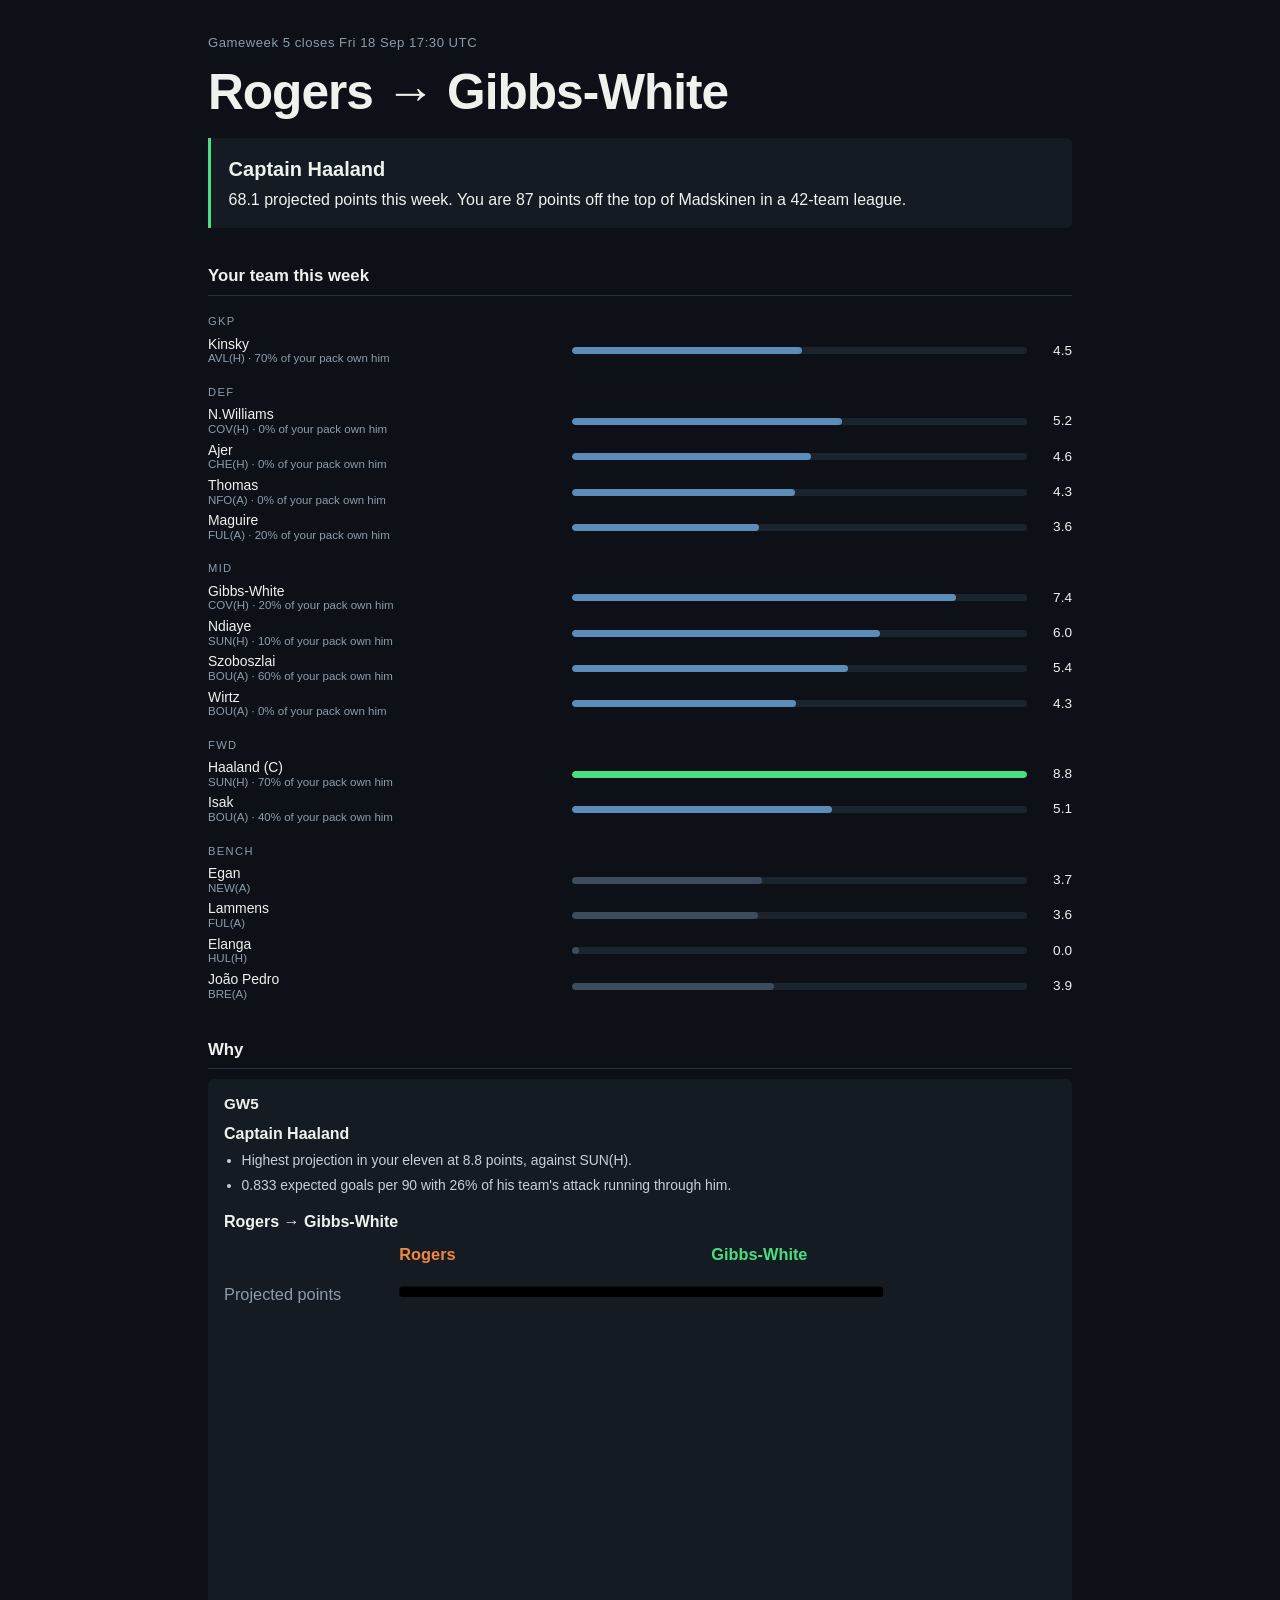
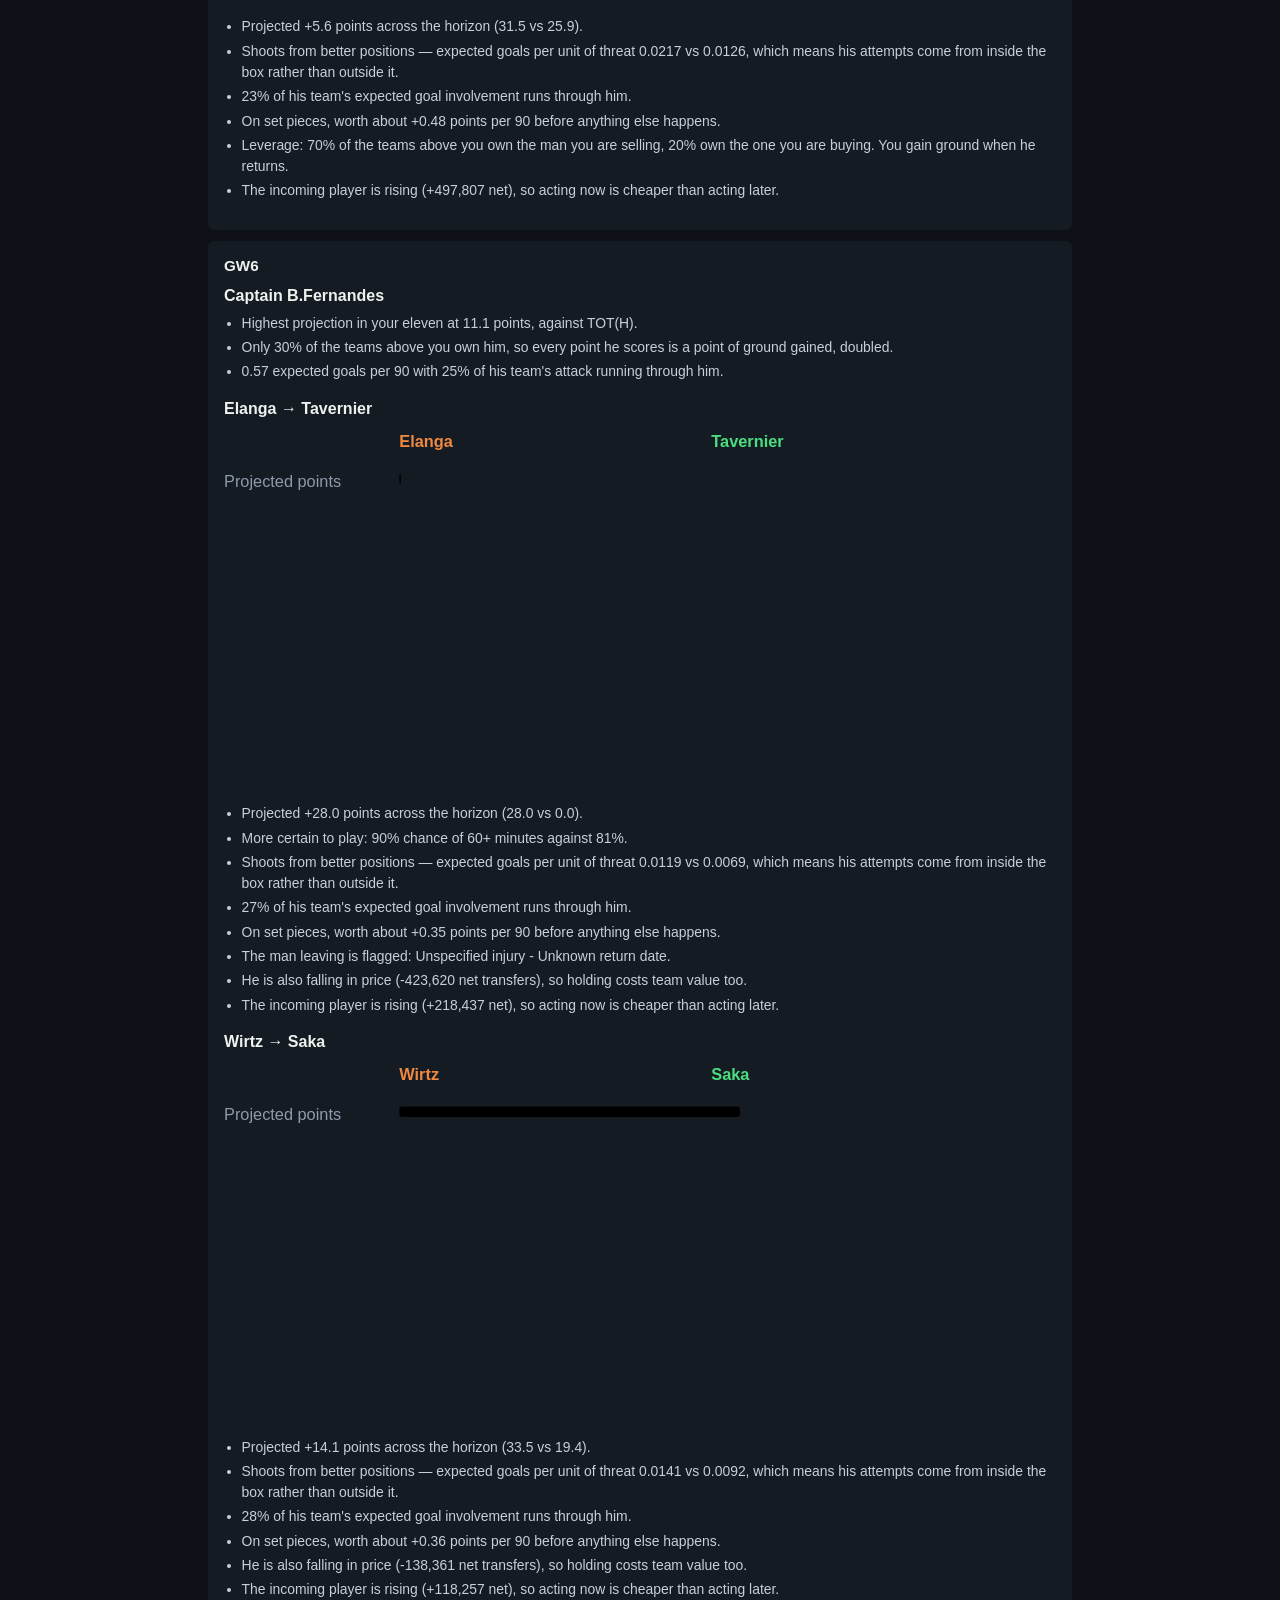
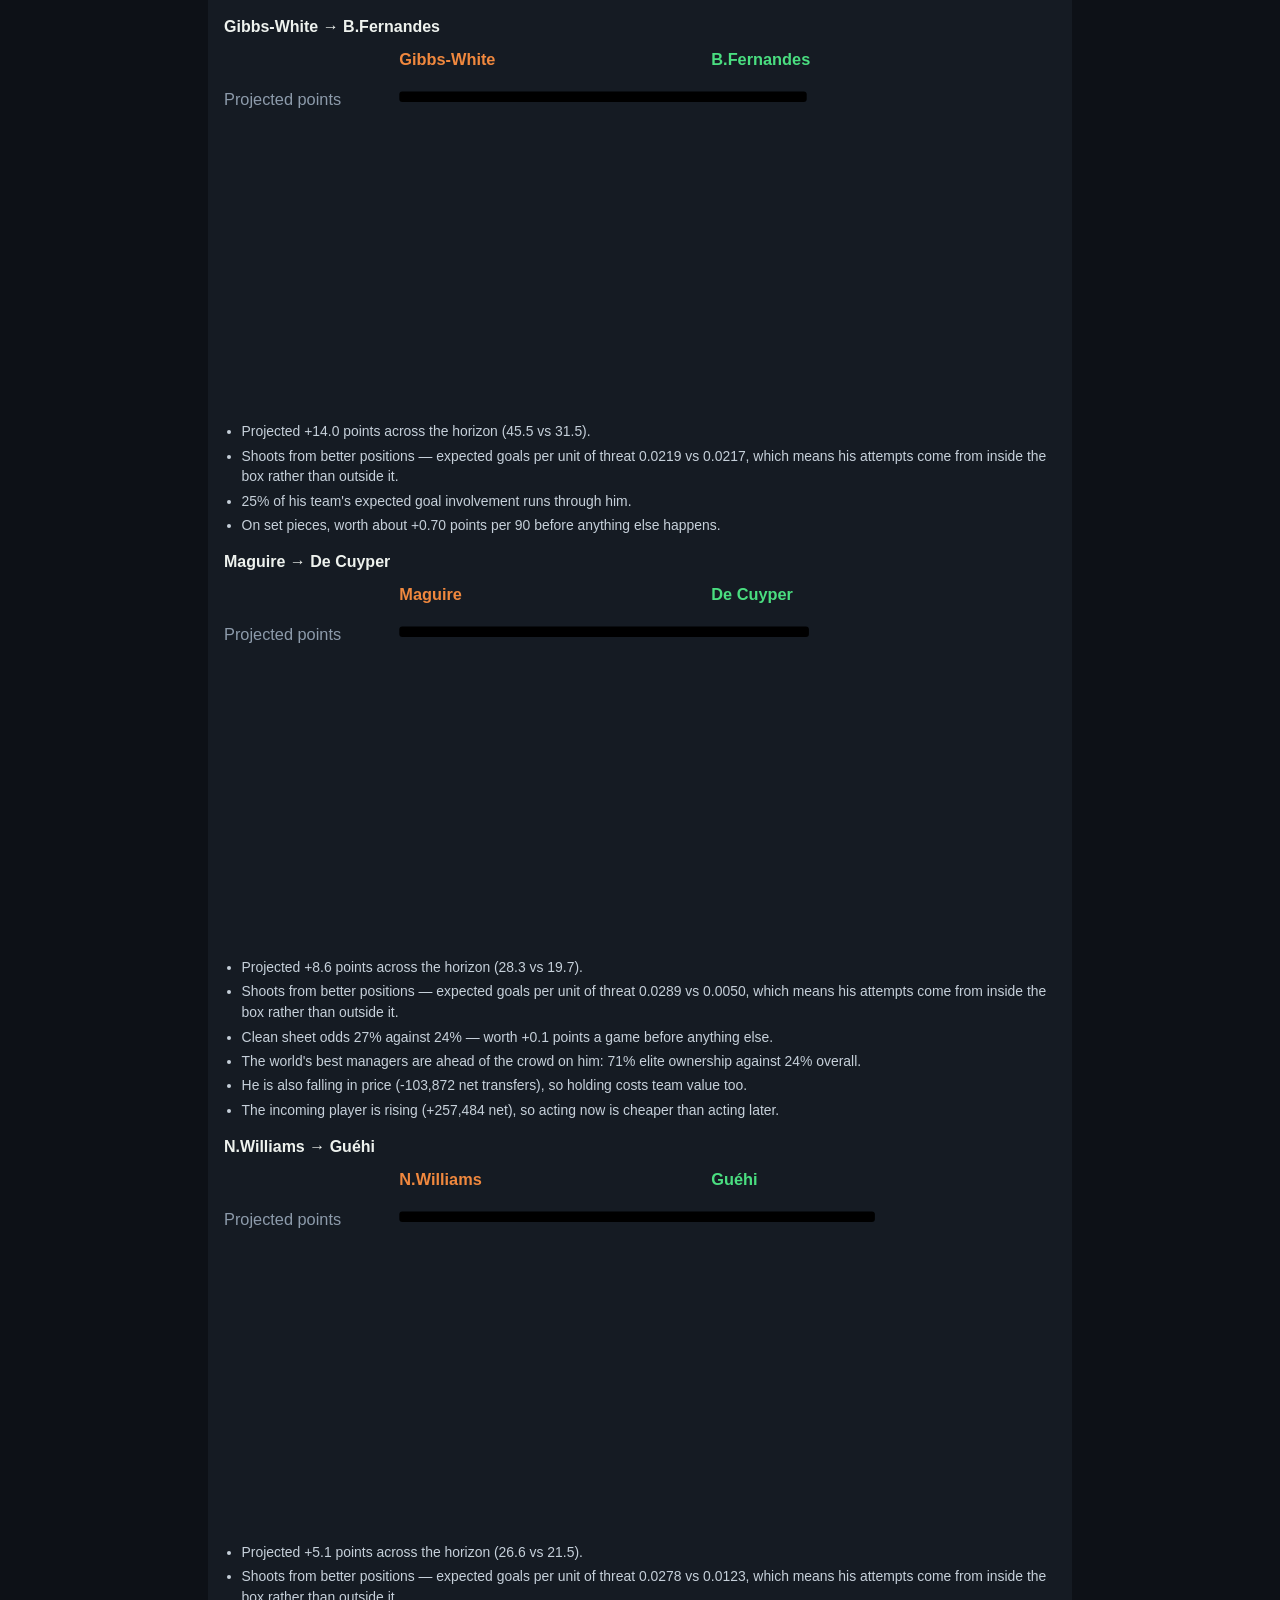
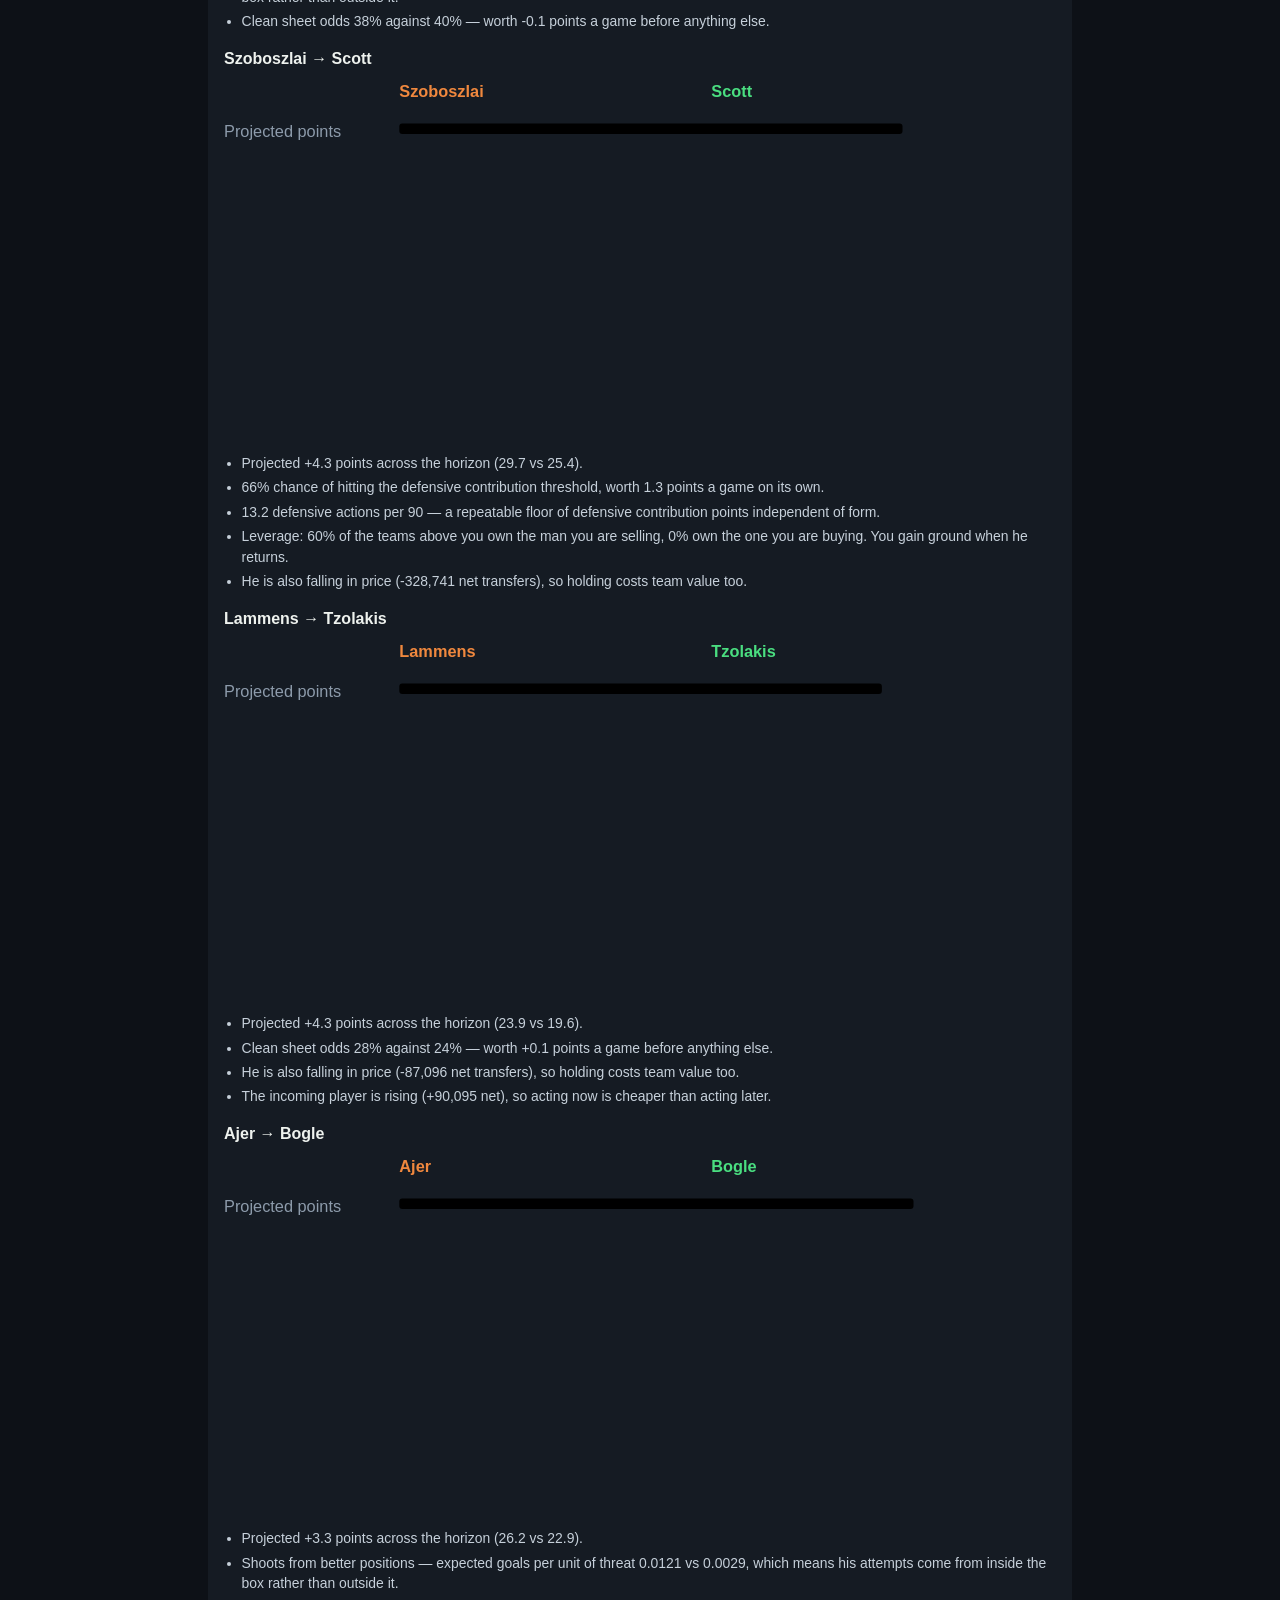
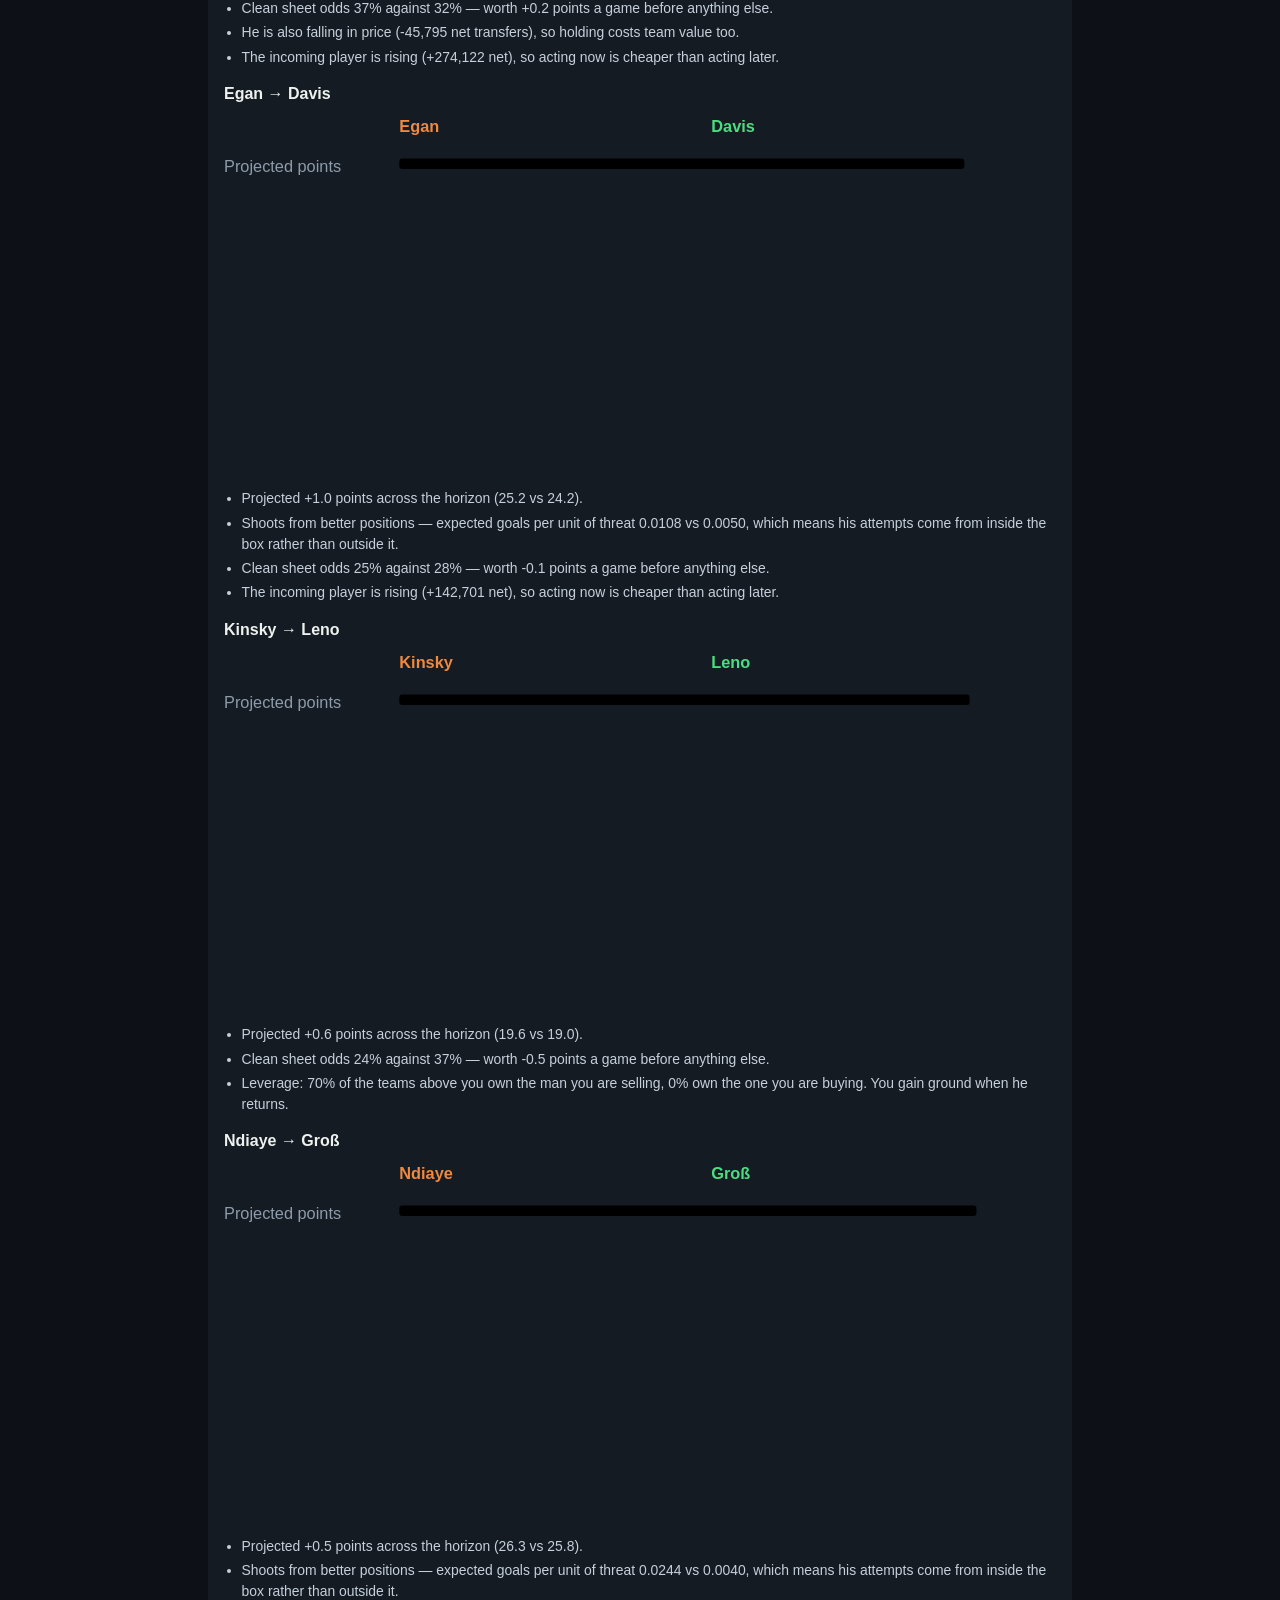
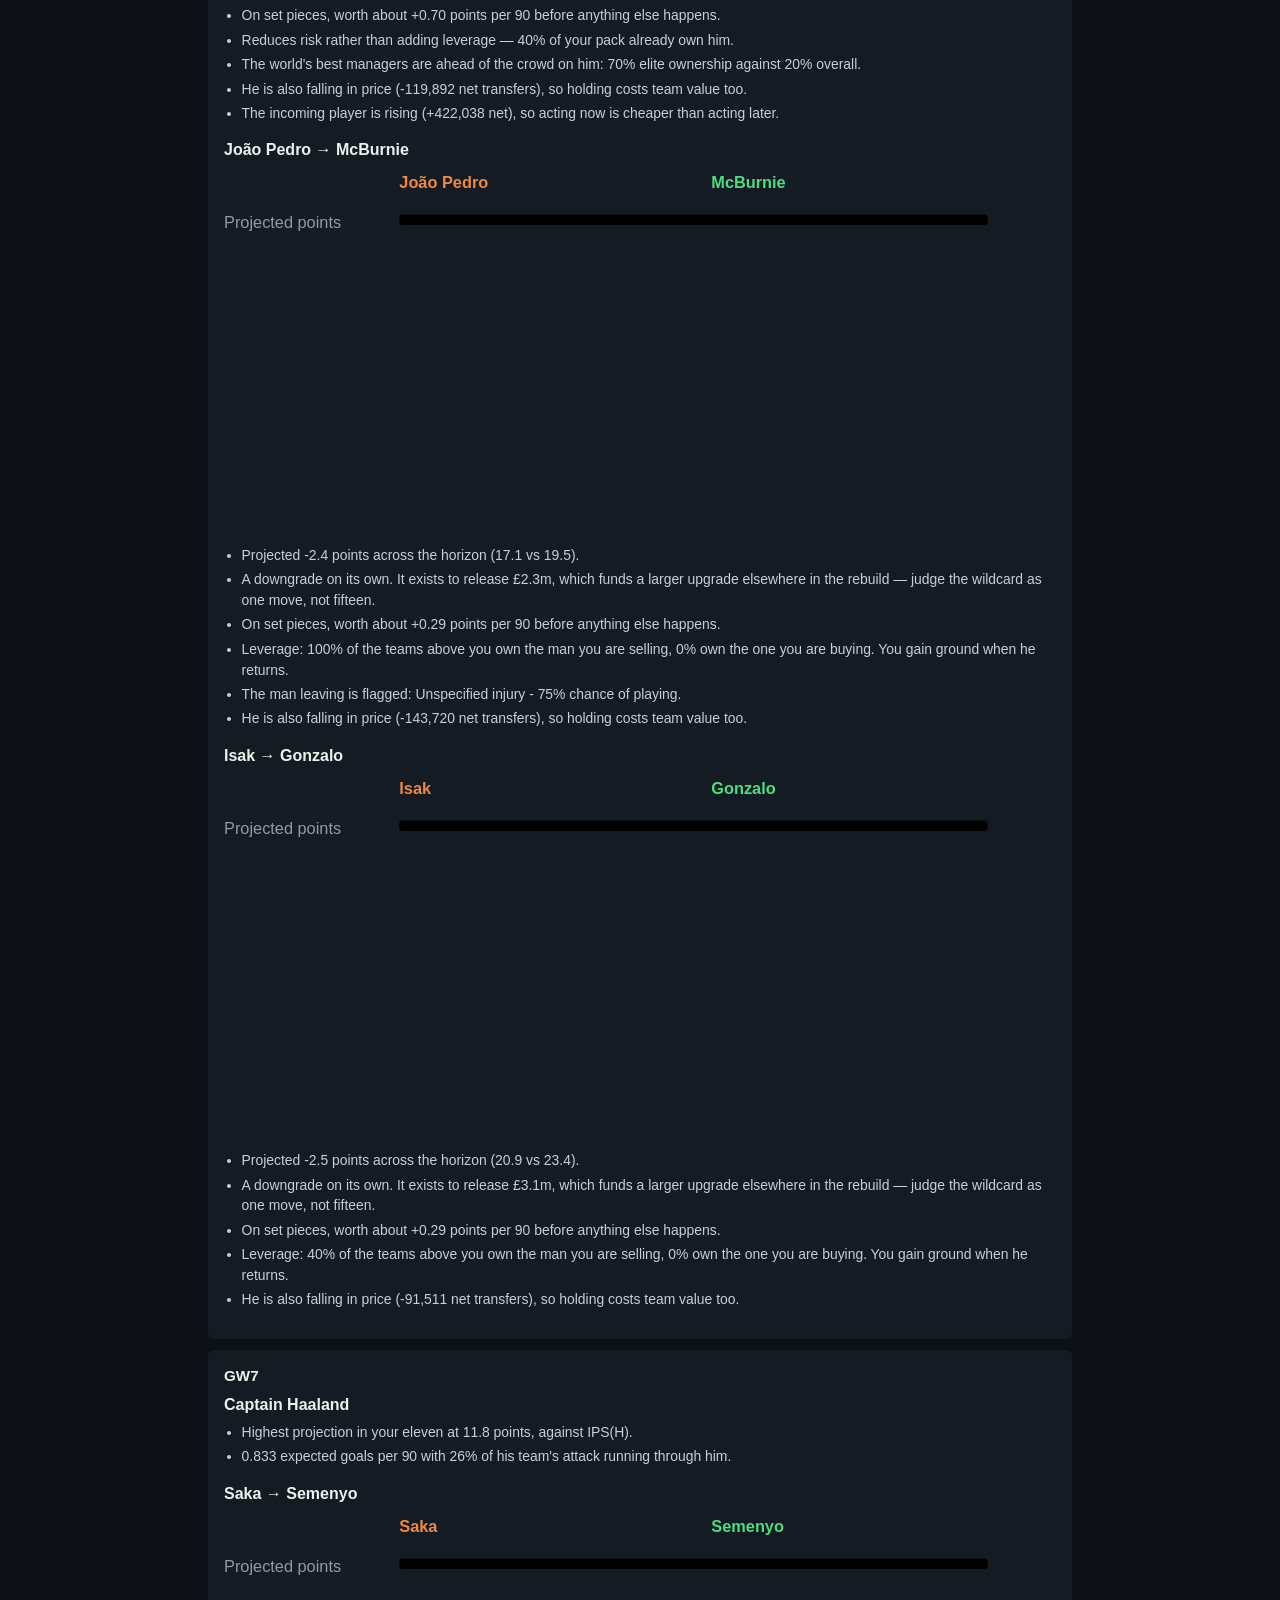
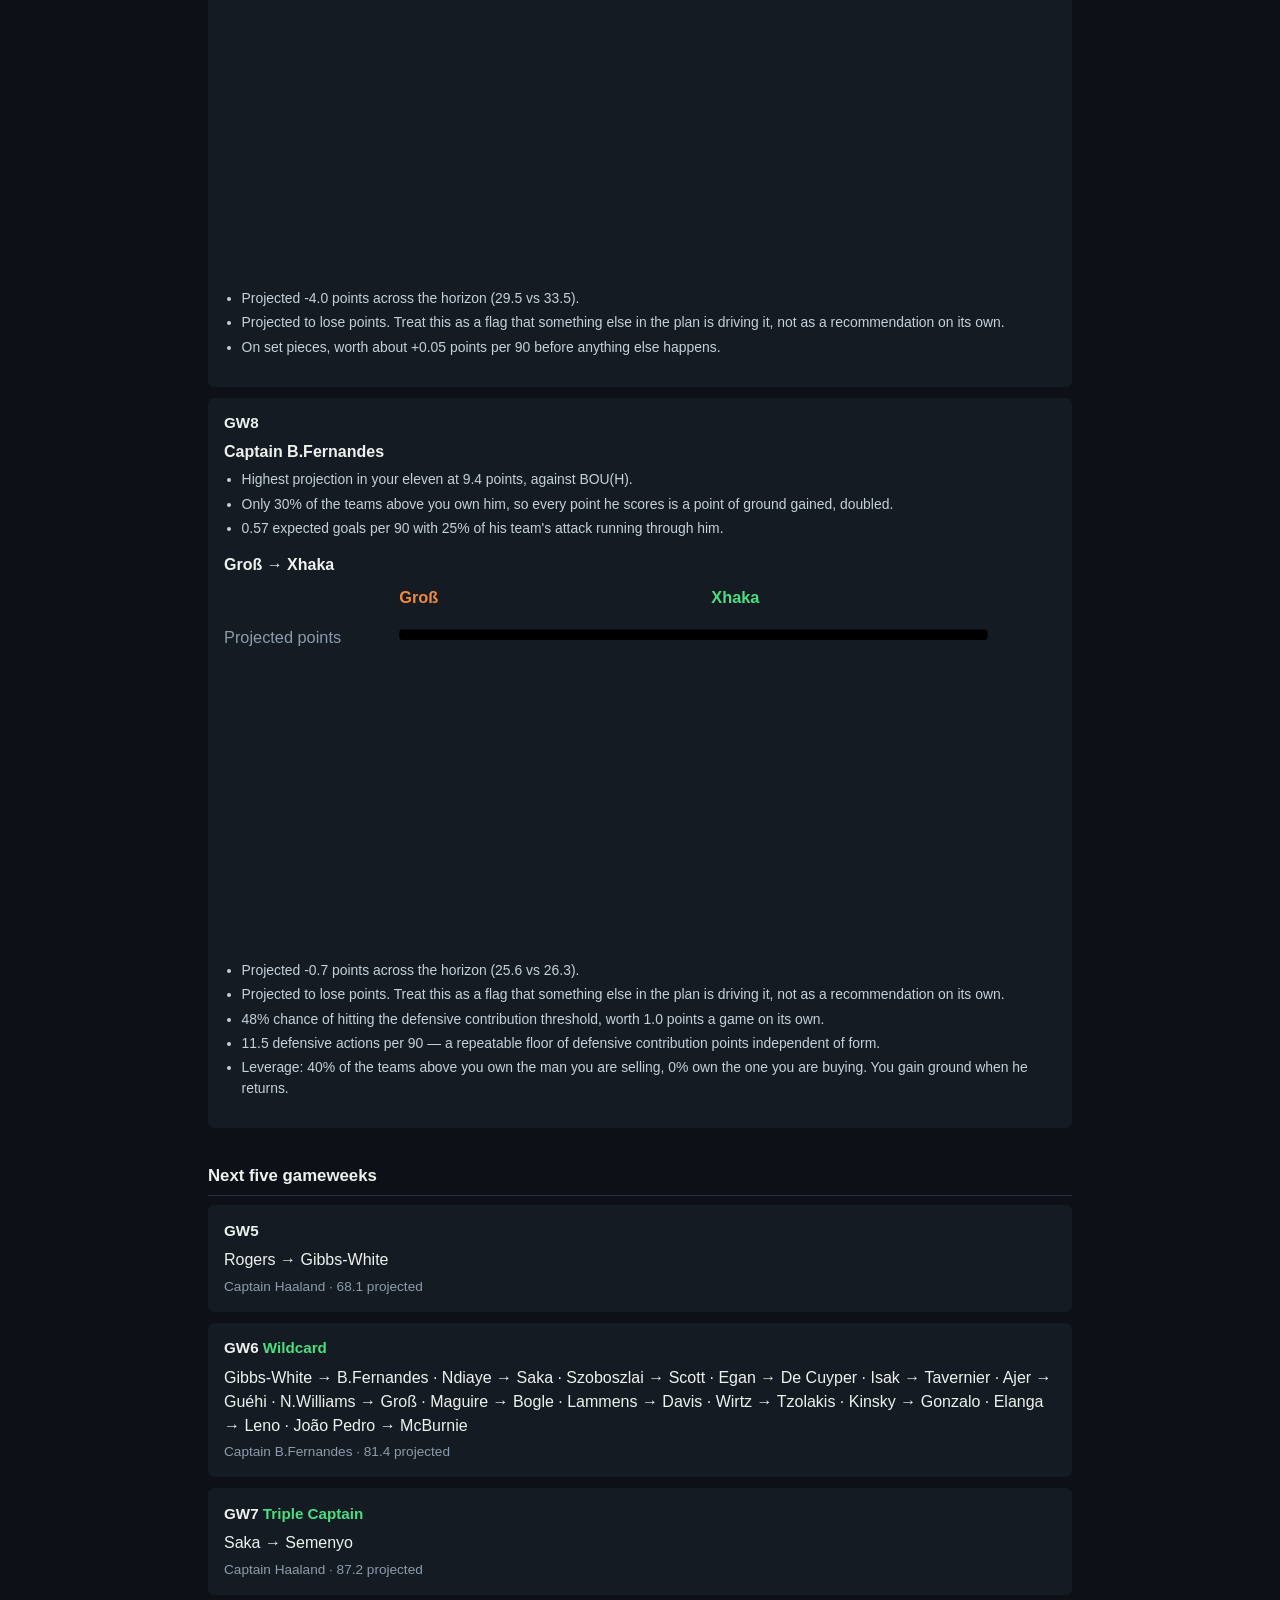
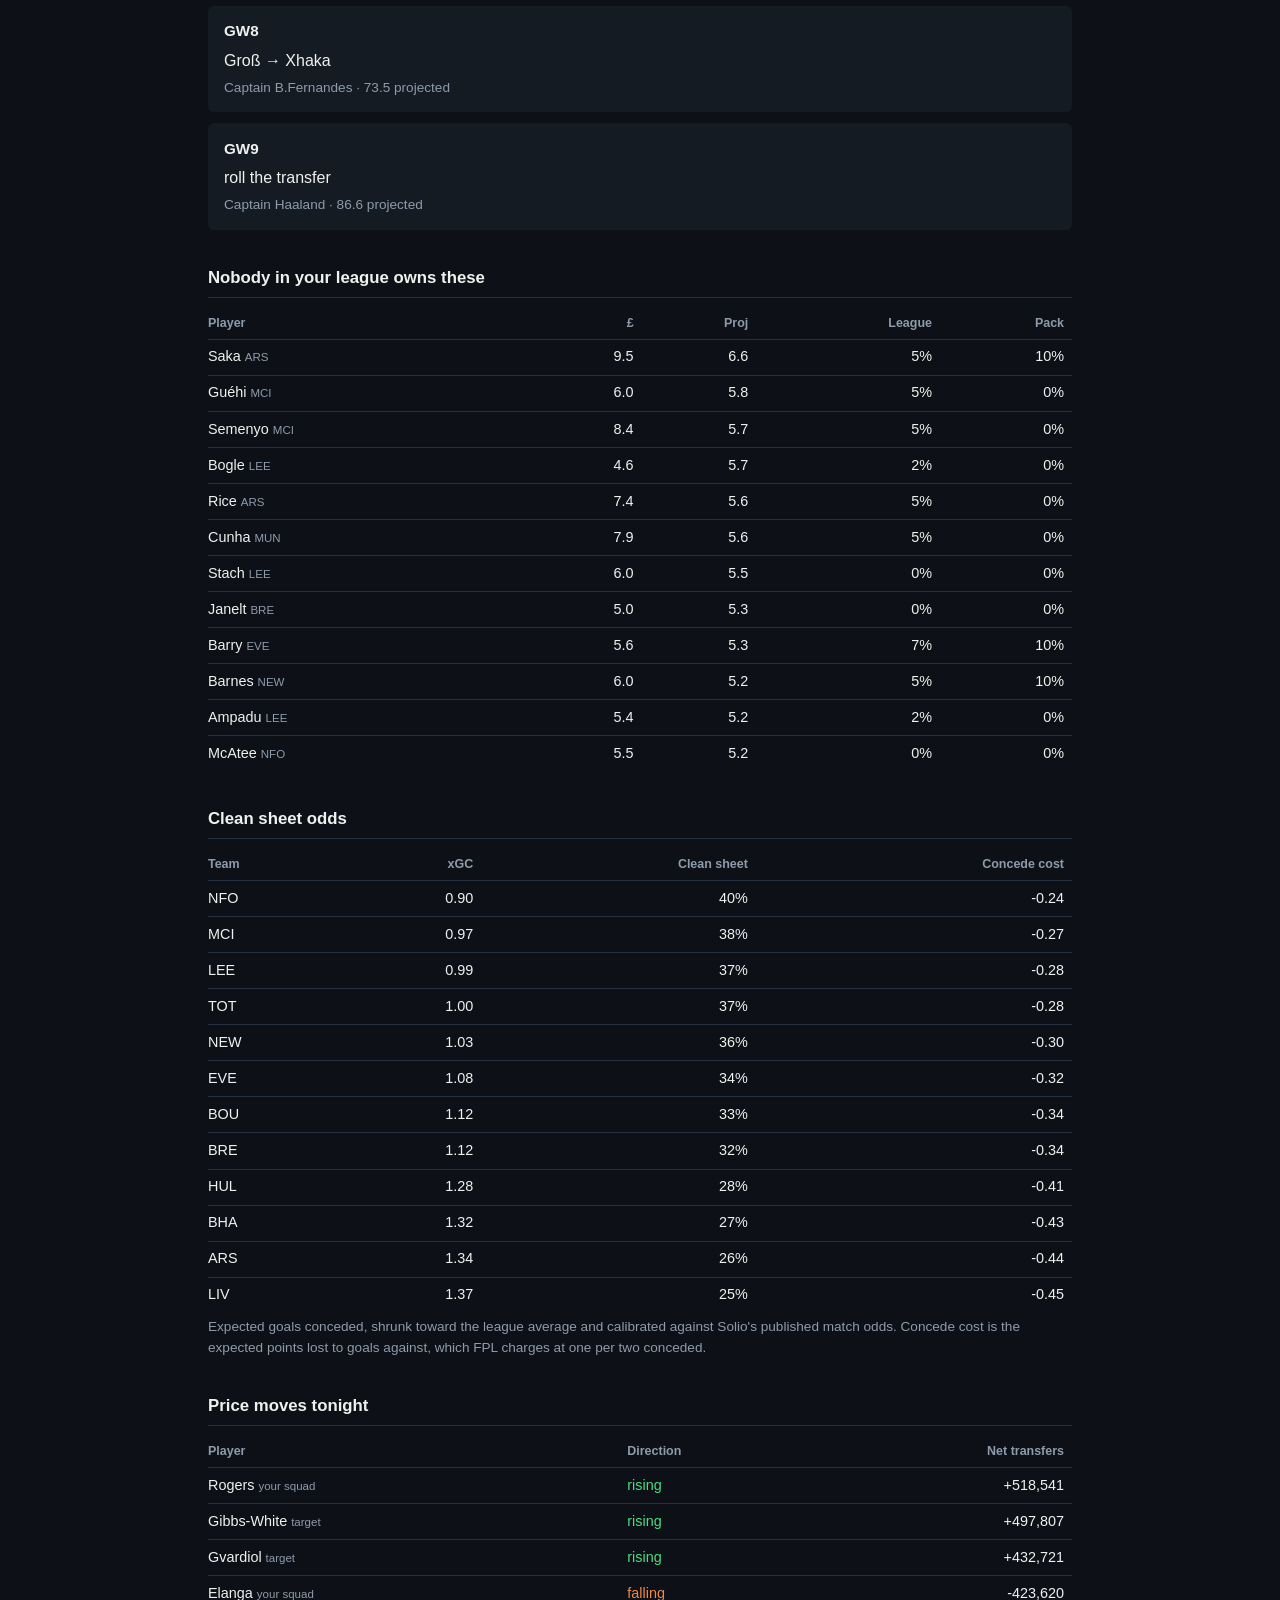
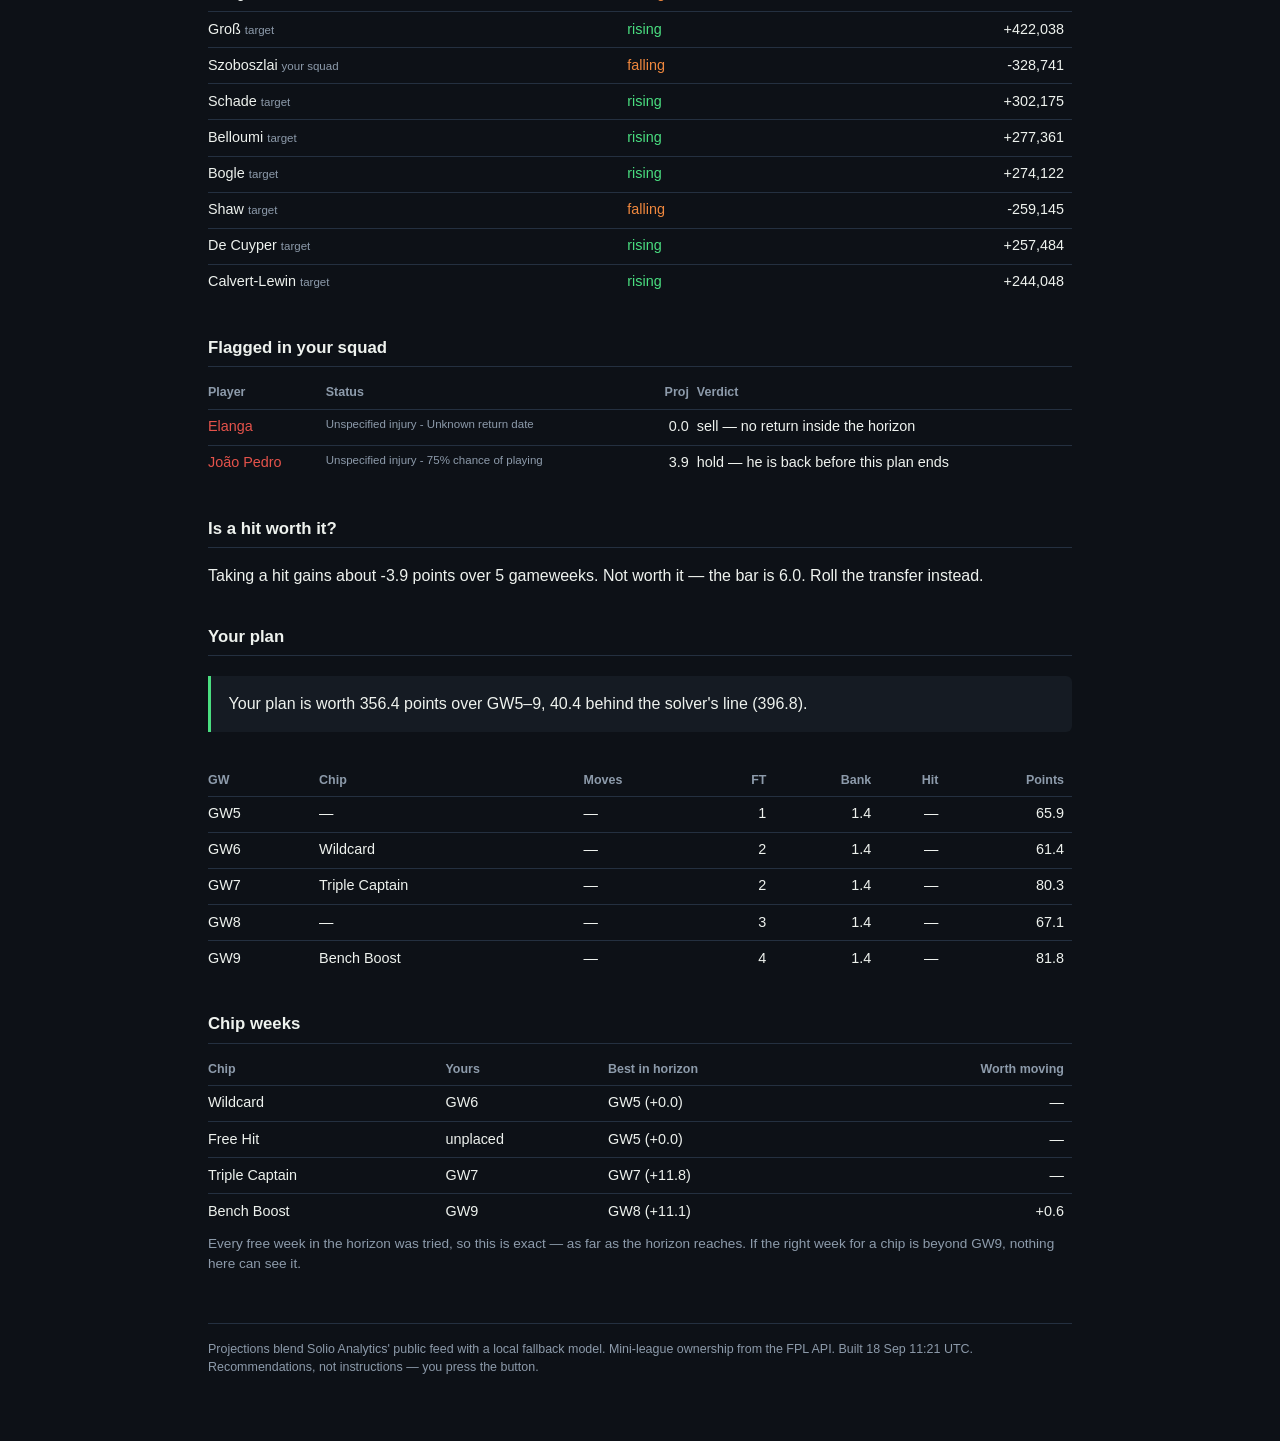
==== commit 2670c5b2: "gaffer: 2026-09-18" ====
--- a/docs/index.html
+++ b/docs/index.html
@@ -46,4 +46,4 @@
 border-top:1px solid var(--line);padding-top:1rem}
 @media(prefers-reduced-motion:no-preference){.call{animation:in .4s ease-out}}
 @keyframes in{from{opacity:0;transform:translateY(4px)}to{opacity:1}}
-</style></head><body><div class=wrap><p class=deadline>Gameweek 5 closes Fri 18 Sep 17:30 UTC</p><h1>Wirtz → Gibbs-White</h1><div class=call><b>Captain Haaland</b>69.3 projected points this week. You are 87 points off the top of Madskinen in a 42-team league.</div><h2>Your team this week</h2><p class=poslabel>GKP</p><div class=row><span class=lbl>Kinsky<em>AVL(H) · 70% of your pack own him</em></span><span class=track><i style='width:50.1%;background:#5b8db8'></i></span><span class=val>4.5</span></div><p class=poslabel>DEF</p><div class=row><span class=lbl>N.Williams<em>COV(H) · 0% of your pack own him</em></span><span class=track><i style='width:59.3%;background:#5b8db8'></i></span><span class=val>5.3</span></div><div class=row><span class=lbl>Ajer<em>CHE(H) · 0% of your pack own him</em></span><span class=track><i style='width:52.0%;background:#5b8db8'></i></span><span class=val>4.6</span></div><div class=row><span class=lbl>Thomas<em>NFO(A) · 0% of your pack own him</em></span><span class=track><i style='width:48.4%;background:#5b8db8'></i></span><span class=val>4.3</span></div><div class=row><span class=lbl>Maguire<em>FUL(A) · 20% of your pack own him</em></span><span class=track><i style='width:40.6%;background:#5b8db8'></i></span><span class=val>3.6</span></div><p class=poslabel>MID</p><div class=row><span class=lbl>Gibbs-White<em>COV(H) · 20% of your pack own him</em></span><span class=track><i style='width:83.2%;background:#5b8db8'></i></span><span class=val>7.4</span></div><div class=row><span class=lbl>Ndiaye<em>SUN(H) · 10% of your pack own him</em></span><span class=track><i style='width:67.1%;background:#5b8db8'></i></span><span class=val>6.0</span></div><div class=row><span class=lbl>Mbeumo<em>FUL(A) · 30% of your pack own him</em></span><span class=track><i style='width:60.9%;background:#5b8db8'></i></span><span class=val>5.4</span></div><div class=row><span class=lbl>Szoboszlai<em>BOU(A) · 60% of your pack own him</em></span><span class=track><i style='width:60.5%;background:#5b8db8'></i></span><span class=val>5.4</span></div><p class=poslabel>FWD</p><div class=row><span class=lbl>Haaland (C)<em>SUN(H) · 70% of your pack own him</em></span><span class=track><i style='width:100.0%;background:var(--rise)'></i></span><span class=val>8.9</span></div><div class=row><span class=lbl>Isak<em>BOU(A) · 40% of your pack own him</em></span><span class=track><i style='width:56.3%;background:#5b8db8'></i></span><span class=val>5.0</span></div><p class=poslabel>BENCH</p><div class=row><span class=lbl>Egan<em>NEW(A)</em></span><span class=track><i style='width:41.4%;background:#3d4c5c'></i></span><span class=val>3.7</span></div><div class=row><span class=lbl>Lammens<em>FUL(A)</em></span><span class=track><i style='width:40.3%;background:#3d4c5c'></i></span><span class=val>3.6</span></div><div class=row><span class=lbl>Elanga<em>HUL(H)</em></span><span class=track><i style='width:1.5%;background:#3d4c5c'></i></span><span class=val>0.0</span></div><div class=row><span class=lbl>João Pedro<em>BRE(A)</em></span><span class=track><i style='width:44.1%;background:#3d4c5c'></i></span><span class=val>3.9</span></div><h2>Why</h2><div class=week><h3>GW5</h3><b>Captain Haaland</b><ul><li>Highest projection in your eleven at 8.9 points, against SUN(H).</li><li>0.833 expected goals per 90 with 26% of his team&#x27;s attack running through him.</li></ul><b>Wirtz &rarr; Gibbs-White</b><svg viewBox='0 0 560 242' class=cmp role=img aria-label='Comparison of Wirtz and Gibbs-White'><text x='118' y='12' class=k>Wirtz</text><text x='328' y='12' class=k2>Gibbs-White</text><text x='0' y='39' class=lb>Projected points</text><rect x='118' y='30' width='244.7' height='7' rx='2' class=a/><rect x='118' y='40' width='396.0' height='7' rx='2' class=b/><text x='0' y='65' class=lb>Starts 60+ mins</text><rect x='118' y='56' width='355.1' height='7' rx='2' class=a/><rect x='118' y='66' width='396.0' height='7' rx='2' class=b/><text x='0' y='91' class=lb>xG per 90</text><rect x='118' y='82' width='214.2' height='7' rx='2' class=a/><rect x='118' y='92' width='396.0' height='7' rx='2' class=b/><text x='0' y='117' class=lb>xA per 90</text><rect x='118' y='108' width='147.5' height='7' rx='2' class=a/><rect x='118' y='118' width='396.0' height='7' rx='2' class=b/><text x='0' y='143' class=lb>Shot quality</text><rect x='118' y='134' width='167.9' height='7' rx='2' class=a/><rect x='118' y='144' width='396.0' height='7' rx='2' class=b/><text x='0' y='169' class=lb>Share of team attack</text><rect x='118' y='160' width='179.4' height='7' rx='2' class=a/><rect x='118' y='170' width='396.0' height='7' rx='2' class=b/><text x='0' y='195' class=lb>Defensive actions/90</text><rect x='118' y='186' width='396.0' height='7' rx='2' class=a/><rect x='118' y='196' width='250.1' height='7' rx='2' class=b/><text x='0' y='221' class=lb>Pack ownership</text><rect x='118' y='212' width='1.0' height='7' rx='2' class=a/><rect x='118' y='222' width='396.0' height='7' rx='2' class=b/></svg><ul><li>Projected +12.0 points across the horizon (31.4 vs 19.4).</li><li>More certain to play: 94% chance of 60+ minutes against 84%.</li><li>Shoots from better positions — expected goals per unit of threat 0.0217 vs 0.0092, which means his attempts come from inside the box rather than outside it.</li><li>23% of his team&#x27;s expected goal involvement runs through him.</li><li>On set pieces, worth about +0.48 points per 90 before anything else happens.</li><li>He is also falling in price (-135,877 net transfers), so holding costs team value too.</li><li>The incoming player is rising (+484,070 net), so acting now is cheaper than acting later.</li></ul></div><div class=week><h3>GW6</h3><b>Captain B.Fernandes</b><ul><li>Highest projection in your eleven at 11.1 points, against TOT(H).</li><li>Only 30% of the teams above you own him, so every point he scores is a point of ground gained, doubled.</li><li>0.57 expected goals per 90 with 25% of his team&#x27;s attack running through him.</li></ul><b>Elanga &rarr; Scott</b><svg viewBox='0 0 560 242' class=cmp role=img aria-label='Comparison of Elanga and Scott'><text x='118' y='12' class=k>Elanga</text><text x='328' y='12' class=k2>Scott</text><text x='0' y='39' class=lb>Projected points</text><rect x='118' y='30' width='1.0' height='7' rx='2' class=a/><rect x='118' y='40' width='396.0' height='7' rx='2' class=b/><text x='0' y='65' class=lb>Starts 60+ mins</text><rect x='118' y='56' width='355.1' height='7' rx='2' class=a/><rect x='118' y='66' width='396.0' height='7' rx='2' class=b/><text x='0' y='91' class=lb>xG per 90</text><rect x='118' y='82' width='396.0' height='7' rx='2' class=a/><rect x='118' y='92' width='318.3' height='7' rx='2' class=b/><text x='0' y='117' class=lb>xA per 90</text><rect x='118' y='108' width='396.0' height='7' rx='2' class=a/><rect x='118' y='118' width='264.0' height='7' rx='2' class=b/><text x='0' y='143' class=lb>Shot quality</text><rect x='118' y='134' width='225.8' height='7' rx='2' class=a/><rect x='118' y='144' width='396.0' height='7' rx='2' class=b/><text x='0' y='169' class=lb>Share of team attack</text><rect x='118' y='160' width='396.0' height='7' rx='2' class=a/><rect x='118' y='170' width='334.8' height='7' rx='2' class=b/><text x='0' y='195' class=lb>Defensive actions/90</text><rect x='118' y='186' width='105.0' height='7' rx='2' class=a/><rect x='118' y='196' width='396.0' height='7' rx='2' class=b/><text x='0' y='221' class=lb>Pack ownership</text><rect x='118' y='212' width='396.0' height='7' rx='2' class=a/><rect x='118' y='222' width='1.0' height='7' rx='2' class=b/></svg><ul><li>Projected +29.7 points across the horizon (29.7 vs 0.0).</li><li>More certain to play: 90% chance of 60+ minutes against 81%.</li><li>Shoots from better positions — expected goals per unit of threat 0.0121 vs 0.0069, which means his attempts come from inside the box rather than outside it.</li><li>66% chance of hitting the defensive contribution threshold, worth 1.3 points a game on its own.</li><li>13.2 defensive actions per 90 — a repeatable floor of defensive contribution points independent of form.</li><li>The man leaving is flagged: Unspecified injury - Unknown return date.</li><li>He is also falling in price (-412,734 net transfers), so holding costs team value too.</li></ul><b>Gibbs-White &rarr; B.Fernandes</b><svg viewBox='0 0 560 242' class=cmp role=img aria-label='Comparison of Gibbs-White and B.Fernandes'><text x='118' y='12' class=k>Gibbs-White</text><text x='328' y='12' class=k2>B.Fernandes</text><text x='0' y='39' class=lb>Projected points</text><rect x='118' y='30' width='273.9' height='7' rx='2' class=a/><rect x='118' y='40' width='396.0' height='7' rx='2' class=b/><text x='0' y='65' class=lb>Starts 60+ mins</text><rect x='118' y='56' width='387.3' height='7' rx='2' class=a/><rect x='118' y='66' width='396.0' height='7' rx='2' class=b/><text x='0' y='91' class=lb>xG per 90</text><rect x='118' y='82' width='270.9' height='7' rx='2' class=a/><rect x='118' y='92' width='396.0' height='7' rx='2' class=b/><text x='0' y='117' class=lb>xA per 90</text><rect x='118' y='108' width='358.1' height='7' rx='2' class=a/><rect x='118' y='118' width='396.0' height='7' rx='2' class=b/><text x='0' y='143' class=lb>Shot quality</text><rect x='118' y='134' width='392.4' height='7' rx='2' class=a/><rect x='118' y='144' width='396.0' height='7' rx='2' class=b/><text x='0' y='169' class=lb>Share of team attack</text><rect x='118' y='160' width='367.7' height='7' rx='2' class=a/><rect x='118' y='170' width='396.0' height='7' rx='2' class=b/><text x='0' y='195' class=lb>Defensive actions/90</text><rect x='118' y='186' width='327.7' height='7' rx='2' class=a/><rect x='118' y='196' width='396.0' height='7' rx='2' class=b/><text x='0' y='221' class=lb>Pack ownership</text><rect x='118' y='212' width='264.0' height='7' rx='2' class=a/><rect x='118' y='222' width='396.0' height='7' rx='2' class=b/></svg><ul><li>Projected +14.0 points across the horizon (45.4 vs 31.4).</li><li>Shoots from better positions — expected goals per unit of threat 0.0219 vs 0.0217, which means his attempts come from inside the box rather than outside it.</li><li>25% of his team&#x27;s expected goal involvement runs through him.</li><li>On set pieces, worth about +0.70 points per 90 before anything else happens.</li></ul><b>Maguire &rarr; De Cuyper</b><svg viewBox='0 0 560 242' class=cmp role=img aria-label='Comparison of Maguire and De Cuyper'><text x='118' y='12' class=k>Maguire</text><text x='328' y='12' class=k2>De Cuyper</text><text x='0' y='39' class=lb>Projected points</text><rect x='118' y='30' width='274.3' height='7' rx='2' class=a/><rect x='118' y='40' width='396.0' height='7' rx='2' class=b/><text x='0' y='65' class=lb>Starts 60+ mins</text><rect x='118' y='56' width='396.0' height='7' rx='2' class=a/><rect x='118' y='66' width='392.9' height='7' rx='2' class=b/><text x='0' y='91' class=lb>xG per 90</text><rect x='118' y='82' width='45.9' height='7' rx='2' class=a/><rect x='118' y='92' width='396.0' height='7' rx='2' class=b/><text x='0' y='117' class=lb>xA per 90</text><rect x='118' y='108' width='356.1' height='7' rx='2' class=a/><rect x='118' y='118' width='396.0' height='7' rx='2' class=b/><text x='0' y='143' class=lb>Shot quality</text><rect x='118' y='134' width='68.5' height='7' rx='2' class=a/><rect x='118' y='144' width='396.0' height='7' rx='2' class=b/><text x='0' y='169' class=lb>Share of team attack</text><rect x='118' y='160' width='132.0' height='7' rx='2' class=a/><rect x='118' y='170' width='396.0' height='7' rx='2' class=b/><text x='0' y='195' class=lb>Defensive actions/90</text><rect x='118' y='186' width='396.0' height='7' rx='2' class=a/><rect x='118' y='196' width='146.2' height='7' rx='2' class=b/><text x='0' y='221' class=lb>Pack ownership</text><rect x='118' y='212' width='198.0' height='7' rx='2' class=a/><rect x='118' y='222' width='396.0' height='7' rx='2' class=b/></svg><ul><li>Projected +8.7 points across the horizon (28.3 vs 19.6).</li><li>Shoots from better positions — expected goals per unit of threat 0.0289 vs 0.0050, which means his attempts come from inside the box rather than outside it.</li><li>Clean sheet odds 26% against 24% — worth +0.1 points a game before anything else.</li><li>The world&#x27;s best managers are ahead of the crowd on him: 71% elite ownership against 24% overall.</li><li>He is also falling in price (-101,309 net transfers), so holding costs team value too.</li><li>The incoming player is rising (+254,858 net), so acting now is cheaper than acting later.</li></ul><b>N.Williams &rarr; Guéhi</b><svg viewBox='0 0 560 242' class=cmp role=img aria-label='Comparison of N.Williams and Guéhi'><text x='118' y='12' class=k>N.Williams</text><text x='328' y='12' class=k2>Guéhi</text><text x='0' y='39' class=lb>Projected points</text><rect x='118' y='30' width='320.1' height='7' rx='2' class=a/><rect x='118' y='40' width='396.0' height='7' rx='2' class=b/><text x='0' y='65' class=lb>Starts 60+ mins</text><rect x='118' y='56' width='396.0' height='7' rx='2' class=a/><rect x='118' y='66' width='382.7' height='7' rx='2' class=b/><text x='0' y='91' class=lb>xG per 90</text><rect x='118' y='82' width='142.1' height='7' rx='2' class=a/><rect x='118' y='92' width='396.0' height='7' rx='2' class=b/><text x='0' y='117' class=lb>xA per 90</text><rect x='118' y='108' width='396.0' height='7' rx='2' class=a/><rect x='118' y='118' width='376.2' height='7' rx='2' class=b/><text x='0' y='143' class=lb>Shot quality</text><rect x='118' y='134' width='175.2' height='7' rx='2' class=a/><rect x='118' y='144' width='396.0' height='7' rx='2' class=b/><text x='0' y='169' class=lb>Share of team attack</text><rect x='118' y='160' width='302.8' height='7' rx='2' class=a/><rect x='118' y='170' width='396.0' height='7' rx='2' class=b/><text x='0' y='195' class=lb>Defensive actions/90</text><rect x='118' y='186' width='396.0' height='7' rx='2' class=a/><rect x='118' y='196' width='361.1' height='7' rx='2' class=b/><text x='0' y='221' class=lb>Pack ownership</text><rect x='118' y='212' width='1.0' height='7' rx='2' class=a/><rect x='118' y='222' width='1.0' height='7' rx='2' class=b/></svg><ul><li>Projected +5.1 points across the horizon (26.6 vs 21.5).</li><li>Shoots from better positions — expected goals per unit of threat 0.0278 vs 0.0123, which means his attempts come from inside the box rather than outside it.</li><li>Clean sheet odds 38% against 40% — worth -0.1 points a game before anything else.</li></ul><b>Lammens &rarr; Tzolakis</b><svg viewBox='0 0 560 242' class=cmp role=img aria-label='Comparison of Lammens and Tzolakis'><text x='118' y='12' class=k>Lammens</text><text x='328' y='12' class=k2>Tzolakis</text><text x='0' y='39' class=lb>Projected points</text><rect x='118' y='30' width='323.1' height='7' rx='2' class=a/><rect x='118' y='40' width='396.0' height='7' rx='2' class=b/><text x='0' y='65' class=lb>Starts 60+ mins</text><rect x='118' y='56' width='396.0' height='7' rx='2' class=a/><rect x='118' y='66' width='393.4' height='7' rx='2' class=b/><text x='0' y='91' class=lb>xG per 90</text><rect x='118' y='82' width='1.0' height='7' rx='2' class=a/><rect x='118' y='92' width='1.0' height='7' rx='2' class=b/><text x='0' y='117' class=lb>xA per 90</text><rect x='118' y='108' width='1.0' height='7' rx='2' class=a/><rect x='118' y='118' width='1.0' height='7' rx='2' class=b/><text x='0' y='143' class=lb>Shot quality</text><rect x='118' y='134' width='1.0' height='7' rx='2' class=a/><rect x='118' y='144' width='1.0' height='7' rx='2' class=b/><text x='0' y='169' class=lb>Share of team attack</text><rect x='118' y='160' width='1.0' height='7' rx='2' class=a/><rect x='118' y='170' width='1.0' height='7' rx='2' class=b/><text x='0' y='195' class=lb>Defensive actions/90</text><rect x='118' y='186' width='1.0' height='7' rx='2' class=a/><rect x='118' y='196' width='1.0' height='7' rx='2' class=b/><text x='0' y='221' class=lb>Pack ownership</text><rect x='118' y='212' width='1.0' height='7' rx='2' class=a/><rect x='118' y='222' width='1.0' height='7' rx='2' class=b/></svg><ul><li>Projected +4.4 points across the horizon (23.9 vs 19.5).</li><li>Clean sheet odds 27% against 24% — worth +0.1 points a game before anything else.</li><li>He is also falling in price (-85,623 net transfers), so holding costs team value too.</li><li>The incoming player is rising (+88,746 net), so acting now is cheaper than acting later.</li></ul><b>Mbeumo &rarr; Saka</b><svg viewBox='0 0 560 242' class=cmp role=img aria-label='Comparison of Mbeumo and Saka'><text x='118' y='12' class=k>Mbeumo</text><text x='328' y='12' class=k2>Saka</text><text x='0' y='39' class=lb>Projected points</text><rect x='118' y='30' width='347.4' height='7' rx='2' class=a/><rect x='118' y='40' width='396.0' height='7' rx='2' class=b/><text x='0' y='65' class=lb>Starts 60+ mins</text><rect x='118' y='56' width='396.0' height='7' rx='2' class=a/><rect x='118' y='66' width='374.0' height='7' rx='2' class=b/><text x='0' y='91' class=lb>xG per 90</text><rect x='118' y='82' width='359.5' height='7' rx='2' class=a/><rect x='118' y='92' width='396.0' height='7' rx='2' class=b/><text x='0' y='117' class=lb>xA per 90</text><rect x='118' y='108' width='396.0' height='7' rx='2' class=a/><rect x='118' y='118' width='330.0' height='7' rx='2' class=b/><text x='0' y='143' class=lb>Shot quality</text><rect x='118' y='134' width='396.0' height='7' rx='2' class=a/><rect x='118' y='144' width='251.5' height='7' rx='2' class=b/><text x='0' y='169' class=lb>Share of team attack</text><rect x='118' y='160' width='343.2' height='7' rx='2' class=a/><rect x='118' y='170' width='396.0' height='7' rx='2' class=b/><text x='0' y='195' class=lb>Defensive actions/90</text><rect x='118' y='186' width='279.2' height='7' rx='2' class=a/><rect x='118' y='196' width='396.0' height='7' rx='2' class=b/><text x='0' y='221' class=lb>Pack ownership</text><rect x='118' y='212' width='396.0' height='7' rx='2' class=a/><rect x='118' y='222' width='132.0' height='7' rx='2' class=b/></svg><ul><li>Projected +4.1 points across the horizon (33.4 vs 29.3).</li><li>28% of his team&#x27;s expected goal involvement runs through him.</li><li>On set pieces, worth about +0.36 points per 90 before anything else happens.</li><li>He is also falling in price (-145,431 net transfers), so holding costs team value too.</li><li>The incoming player is rising (+115,810 net), so acting now is cheaper than acting later.</li></ul><b>Ajer &rarr; Bogle</b><svg viewBox='0 0 560 242' class=cmp role=img aria-label='Comparison of Ajer and Bogle'><text x='118' y='12' class=k>Ajer</text><text x='328' y='12' class=k2>Bogle</text><text x='0' y='39' class=lb>Projected points</text><rect x='118' y='30' width='346.1' height='7' rx='2' class=a/><rect x='118' y='40' width='396.0' height='7' rx='2' class=b/><text x='0' y='65' class=lb>Starts 60+ mins</text><rect x='118' y='56' width='396.0' height='7' rx='2' class=a/><rect x='118' y='66' width='374.9' height='7' rx='2' class=b/><text x='0' y='91' class=lb>xG per 90</text><rect x='118' y='82' width='33.2' height='7' rx='2' class=a/><rect x='118' y='92' width='396.0' height='7' rx='2' class=b/><text x='0' y='117' class=lb>xA per 90</text><rect x='118' y='108' width='115.5' height='7' rx='2' class=a/><rect x='118' y='118' width='396.0' height='7' rx='2' class=b/><text x='0' y='143' class=lb>Shot quality</text><rect x='118' y='134' width='94.9' height='7' rx='2' class=a/><rect x='118' y='144' width='396.0' height='7' rx='2' class=b/><text x='0' y='169' class=lb>Share of team attack</text><rect x='118' y='160' width='33.0' height='7' rx='2' class=a/><rect x='118' y='170' width='396.0' height='7' rx='2' class=b/><text x='0' y='195' class=lb>Defensive actions/90</text><rect x='118' y='186' width='396.0' height='7' rx='2' class=a/><rect x='118' y='196' width='174.7' height='7' rx='2' class=b/><text x='0' y='221' class=lb>Pack ownership</text><rect x='118' y='212' width='1.0' height='7' rx='2' class=a/><rect x='118' y='222' width='1.0' height='7' rx='2' class=b/></svg><ul><li>Projected +3.3 points across the horizon (26.2 vs 22.9).</li><li>Shoots from better positions — expected goals per unit of threat 0.0121 vs 0.0029, which means his attempts come from inside the box rather than outside it.</li><li>Clean sheet odds 37% against 32% — worth +0.2 points a game before anything else.</li><li>He is also falling in price (-44,811 net transfers), so holding costs team value too.</li><li>The incoming player is rising (+266,942 net), so acting now is cheaper than acting later.</li></ul><b>Ndiaye &rarr; Janelt</b><svg viewBox='0 0 560 242' class=cmp role=img aria-label='Comparison of Ndiaye and Janelt'><text x='118' y='12' class=k>Ndiaye</text><text x='328' y='12' class=k2>Janelt</text><text x='0' y='39' class=lb>Projected points</text><rect x='118' y='30' width='371.5' height='7' rx='2' class=a/><rect x='118' y='40' width='396.0' height='7' rx='2' class=b/><text x='0' y='65' class=lb>Starts 60+ mins</text><rect x='118' y='56' width='362.8' height='7' rx='2' class=a/><rect x='118' y='66' width='396.0' height='7' rx='2' class=b/><text x='0' y='91' class=lb>xG per 90</text><rect x='118' y='82' width='256.6' height='7' rx='2' class=a/><rect x='118' y='92' width='396.0' height='7' rx='2' class=b/><text x='0' y='117' class=lb>xA per 90</text><rect x='118' y='108' width='396.0' height='7' rx='2' class=a/><rect x='118' y='118' width='311.8' height='7' rx='2' class=b/><text x='0' y='143' class=lb>Shot quality</text><rect x='118' y='134' width='142.7' height='7' rx='2' class=a/><rect x='118' y='144' width='396.0' height='7' rx='2' class=b/><text x='0' y='169' class=lb>Share of team attack</text><rect x='118' y='160' width='253.4' height='7' rx='2' class=a/><rect x='118' y='170' width='396.0' height='7' rx='2' class=b/><text x='0' y='195' class=lb>Defensive actions/90</text><rect x='118' y='186' width='332.9' height='7' rx='2' class=a/><rect x='118' y='196' width='396.0' height='7' rx='2' class=b/><text x='0' y='221' class=lb>Pack ownership</text><rect x='118' y='212' width='396.0' height='7' rx='2' class=a/><rect x='118' y='222' width='1.0' height='7' rx='2' class=b/></svg><ul><li>Projected +1.7 points across the horizon (27.5 vs 25.8).</li><li>Shoots from better positions — expected goals per unit of threat 0.0111 vs 0.0040, which means his attempts come from inside the box rather than outside it.</li><li>72% chance of hitting the defensive contribution threshold, worth 1.4 points a game on its own.</li><li>13.8 defensive actions per 90 — a repeatable floor of defensive contribution points independent of form.</li><li>He is also falling in price (-118,016 net transfers), so holding costs team value too.</li></ul><b>Egan &rarr; Davis</b><svg viewBox='0 0 560 242' class=cmp role=img aria-label='Comparison of Egan and Davis'><text x='118' y='12' class=k>Egan</text><text x='328' y='12' class=k2>Davis</text><text x='0' y='39' class=lb>Projected points</text><rect x='118' y='30' width='381.8' height='7' rx='2' class=a/><rect x='118' y='40' width='396.0' height='7' rx='2' class=b/><text x='0' y='65' class=lb>Starts 60+ mins</text><rect x='118' y='56' width='391.4' height='7' rx='2' class=a/><rect x='118' y='66' width='396.0' height='7' rx='2' class=b/><text x='0' y='91' class=lb>xG per 90</text><rect x='118' y='82' width='13.6' height='7' rx='2' class=a/><rect x='118' y='92' width='396.0' height='7' rx='2' class=b/><text x='0' y='117' class=lb>xA per 90</text><rect x='118' y='108' width='1.0' height='7' rx='2' class=a/><rect x='118' y='118' width='396.0' height='7' rx='2' class=b/><text x='0' y='143' class=lb>Shot quality</text><rect x='118' y='134' width='183.3' height='7' rx='2' class=a/><rect x='118' y='144' width='396.0' height='7' rx='2' class=b/><text x='0' y='169' class=lb>Share of team attack</text><rect x='118' y='160' width='18.4' height='7' rx='2' class=a/><rect x='118' y='170' width='396.0' height='7' rx='2' class=b/><text x='0' y='195' class=lb>Defensive actions/90</text><rect x='118' y='186' width='396.0' height='7' rx='2' class=a/><rect x='118' y='196' width='137.7' height='7' rx='2' class=b/><text x='0' y='221' class=lb>Pack ownership</text><rect x='118' y='212' width='396.0' height='7' rx='2' class=a/><rect x='118' y='222' width='132.0' height='7' rx='2' class=b/></svg><ul><li>Projected +0.9 points across the horizon (25.1 vs 24.2).</li><li>Shoots from better positions — expected goals per unit of threat 0.0108 vs 0.0050, which means his attempts come from inside the box rather than outside it.</li><li>Clean sheet odds 25% against 27% — worth -0.1 points a game before anything else.</li><li>The incoming player is rising (+140,824 net), so acting now is cheaper than acting later.</li></ul><b>Szoboszlai &rarr; Rice</b><svg viewBox='0 0 560 242' class=cmp role=img aria-label='Comparison of Szoboszlai and Rice'><text x='118' y='12' class=k>Szoboszlai</text><text x='328' y='12' class=k2>Rice</text><text x='0' y='39' class=lb>Projected points</text><rect x='118' y='30' width='385.4' height='7' rx='2' class=a/><rect x='118' y='40' width='396.0' height='7' rx='2' class=b/><text x='0' y='65' class=lb>Starts 60+ mins</text><rect x='118' y='56' width='396.0' height='7' rx='2' class=a/><rect x='118' y='66' width='367.7' height='7' rx='2' class=b/><text x='0' y='91' class=lb>xG per 90</text><rect x='118' y='82' width='396.0' height='7' rx='2' class=a/><rect x='118' y='92' width='34.3' height='7' rx='2' class=b/><text x='0' y='117' class=lb>xA per 90</text><rect x='118' y='108' width='396.0' height='7' rx='2' class=a/><rect x='118' y='118' width='350.5' height='7' rx='2' class=b/><text x='0' y='143' class=lb>Shot quality</text><rect x='118' y='134' width='372.2' height='7' rx='2' class=a/><rect x='118' y='144' width='396.0' height='7' rx='2' class=b/><text x='0' y='169' class=lb>Share of team attack</text><rect x='118' y='160' width='396.0' height='7' rx='2' class=a/><rect x='118' y='170' width='126.6' height='7' rx='2' class=b/><text x='0' y='195' class=lb>Defensive actions/90</text><rect x='118' y='186' width='366.8' height='7' rx='2' class=a/><rect x='118' y='196' width='396.0' height='7' rx='2' class=b/><text x='0' y='221' class=lb>Pack ownership</text><rect x='118' y='212' width='396.0' height='7' rx='2' class=a/><rect x='118' y='222' width='1.0' height='7' rx='2' class=b/></svg><ul><li>Projected +0.7 points across the horizon (26.1 vs 25.4).</li><li>Shoots from better positions — expected goals per unit of threat 0.0250 vs 0.0235, which means his attempts come from inside the box rather than outside it.</li><li>On set pieces, worth about +0.34 points per 90 before anything else happens.</li><li>Leverage: 60% of the teams above you own the man you are selling, 0% own the one you are buying. You gain ground when he returns.</li><li>He is also falling in price (-323,495 net transfers), so holding costs team value too.</li></ul><b>Kinsky &rarr; Leno</b><svg viewBox='0 0 560 242' class=cmp role=img aria-label='Comparison of Kinsky and Leno'><text x='118' y='12' class=k>Kinsky</text><text x='328' y='12' class=k2>Leno</text><text x='0' y='39' class=lb>Projected points</text><rect x='118' y='30' width='385.8' height='7' rx='2' class=a/><rect x='118' y='40' width='396.0' height='7' rx='2' class=b/><text x='0' y='65' class=lb>Starts 60+ mins</text><rect x='118' y='56' width='394.7' height='7' rx='2' class=a/><rect x='118' y='66' width='396.0' height='7' rx='2' class=b/><text x='0' y='91' class=lb>xG per 90</text><rect x='118' y='82' width='1.0' height='7' rx='2' class=a/><rect x='118' y='92' width='1.0' height='7' rx='2' class=b/><text x='0' y='117' class=lb>xA per 90</text><rect x='118' y='108' width='1.0' height='7' rx='2' class=a/><rect x='118' y='118' width='1.0' height='7' rx='2' class=b/><text x='0' y='143' class=lb>Shot quality</text><rect x='118' y='134' width='1.0' height='7' rx='2' class=a/><rect x='118' y='144' width='1.0' height='7' rx='2' class=b/><text x='0' y='169' class=lb>Share of team attack</text><rect x='118' y='160' width='1.0' height='7' rx='2' class=a/><rect x='118' y='170' width='1.0' height='7' rx='2' class=b/><text x='0' y='195' class=lb>Defensive actions/90</text><rect x='118' y='186' width='1.0' height='7' rx='2' class=a/><rect x='118' y='196' width='1.0' height='7' rx='2' class=b/><text x='0' y='221' class=lb>Pack ownership</text><rect x='118' y='212' width='396.0' height='7' rx='2' class=a/><rect x='118' y='222' width='1.0' height='7' rx='2' class=b/></svg><ul><li>Projected +0.5 points across the horizon (19.5 vs 19.0).</li><li>Clean sheet odds 23% against 37% — worth -0.5 points a game before anything else.</li><li>Leverage: 70% of the teams above you own the man you are selling, 0% own the one you are buying. You gain ground when he returns.</li></ul><b>João Pedro &rarr; McBurnie</b><svg viewBox='0 0 560 242' class=cmp role=img aria-label='Comparison of João Pedro and McBurnie'><text x='118' y='12' class=k>João Pedro</text><text x='328' y='12' class=k2>McBurnie</text><text x='0' y='39' class=lb>Projected points</text><rect x='118' y='30' width='396.0' height='7' rx='2' class=a/><rect x='118' y='40' width='347.3' height='7' rx='2' class=b/><text x='0' y='65' class=lb>Starts 60+ mins</text><rect x='118' y='56' width='396.0' height='7' rx='2' class=a/><rect x='118' y='66' width='368.8' height='7' rx='2' class=b/><text x='0' y='91' class=lb>xG per 90</text><rect x='118' y='82' width='396.0' height='7' rx='2' class=a/><rect x='118' y='92' width='162.9' height='7' rx='2' class=b/><text x='0' y='117' class=lb>xA per 90</text><rect x='118' y='108' width='396.0' height='7' rx='2' class=a/><rect x='118' y='118' width='231.0' height='7' rx='2' class=b/><text x='0' y='143' class=lb>Shot quality</text><rect x='118' y='134' width='396.0' height='7' rx='2' class=a/><rect x='118' y='144' width='209.2' height='7' rx='2' class=b/><text x='0' y='169' class=lb>Share of team attack</text><rect x='118' y='160' width='396.0' height='7' rx='2' class=a/><rect x='118' y='170' width='326.2' height='7' rx='2' class=b/><text x='0' y='195' class=lb>Defensive actions/90</text><rect x='118' y='186' width='223.4' height='7' rx='2' class=a/><rect x='118' y='196' width='396.0' height='7' rx='2' class=b/><text x='0' y='221' class=lb>Pack ownership</text><rect x='118' y='212' width='396.0' height='7' rx='2' class=a/><rect x='118' y='222' width='1.0' height='7' rx='2' class=b/></svg><ul><li>Projected -2.4 points across the horizon (17.1 vs 19.5).</li><li>A downgrade on its own. It exists to release £2.3m, which funds a larger upgrade elsewhere in the rebuild — judge the wildcard as one move, not fifteen.</li><li>On set pieces, worth about +0.29 points per 90 before anything else happens.</li><li>Leverage: 100% of the teams above you own the man you are selling, 0% own the one you are buying. You gain ground when he returns.</li><li>The man leaving is flagged: Unspecified injury - 75% chance of playing.</li><li>He is also falling in price (-120,795 net transfers), so holding costs team value too.</li></ul><b>Isak &rarr; Brobbey</b><svg viewBox='0 0 560 242' class=cmp role=img aria-label='Comparison of Isak and Brobbey'><text x='118' y='12' class=k>Isak</text><text x='328' y='12' class=k2>Brobbey</text><text x='0' y='39' class=lb>Projected points</text><rect x='118' y='30' width='396.0' height='7' rx='2' class=a/><rect x='118' y='40' width='243.0' height='7' rx='2' class=b/><text x='0' y='65' class=lb>Starts 60+ mins</text><rect x='118' y='56' width='396.0' height='7' rx='2' class=a/><rect x='118' y='66' width='375.5' height='7' rx='2' class=b/><text x='0' y='91' class=lb>xG per 90</text><rect x='118' y='82' width='396.0' height='7' rx='2' class=a/><rect x='118' y='92' width='90.3' height='7' rx='2' class=b/><text x='0' y='117' class=lb>xA per 90</text><rect x='118' y='108' width='316.8' height='7' rx='2' class=a/><rect x='118' y='118' width='396.0' height='7' rx='2' class=b/><text x='0' y='143' class=lb>Shot quality</text><rect x='118' y='134' width='396.0' height='7' rx='2' class=a/><rect x='118' y='144' width='254.0' height='7' rx='2' class=b/><text x='0' y='169' class=lb>Share of team attack</text><rect x='118' y='160' width='396.0' height='7' rx='2' class=a/><rect x='118' y='170' width='100.5' height='7' rx='2' class=b/><text x='0' y='195' class=lb>Defensive actions/90</text><rect x='118' y='186' width='198.0' height='7' rx='2' class=a/><rect x='118' y='196' width='396.0' height='7' rx='2' class=b/><text x='0' y='221' class=lb>Pack ownership</text><rect x='118' y='212' width='396.0' height='7' rx='2' class=a/><rect x='118' y='222' width='1.0' height='7' rx='2' class=b/></svg><ul><li>Projected -9.0 points across the horizon (14.3 vs 23.3).</li><li>A downgrade on its own. It exists to release £3.3m, which funds a larger upgrade elsewhere in the rebuild — judge the wildcard as one move, not fifteen.</li><li>Leverage: 40% of the teams above you own the man you are selling, 0% own the one you are buying. You gain ground when he returns.</li><li>He is also falling in price (-90,794 net transfers), so holding costs team value too.</li></ul></div><div class=week><h3>GW7</h3><b>Captain Haaland</b><ul><li>Highest projection in your eleven at 11.8 points, against IPS(H).</li><li>0.833 expected goals per 90 with 26% of his team&#x27;s attack running through him.</li></ul><b>Rice &rarr; Tavernier</b><svg viewBox='0 0 560 242' class=cmp role=img aria-label='Comparison of Rice and Tavernier'><text x='118' y='12' class=k>Rice</text><text x='328' y='12' class=k2>Tavernier</text><text x='0' y='39' class=lb>Projected points</text><rect x='118' y='30' width='369.1' height='7' rx='2' class=a/><rect x='118' y='40' width='396.0' height='7' rx='2' class=b/><text x='0' y='65' class=lb>Starts 60+ mins</text><rect x='118' y='56' width='381.1' height='7' rx='2' class=a/><rect x='118' y='66' width='396.0' height='7' rx='2' class=b/><text x='0' y='91' class=lb>xG per 90</text><rect x='118' y='82' width='25.4' height='7' rx='2' class=a/><rect x='118' y='92' width='396.0' height='7' rx='2' class=b/><text x='0' y='117' class=lb>xA per 90</text><rect x='118' y='108' width='337.0' height='7' rx='2' class=a/><rect x='118' y='118' width='396.0' height='7' rx='2' class=b/><text x='0' y='143' class=lb>Shot quality</text><rect x='118' y='134' width='396.0' height='7' rx='2' class=a/><rect x='118' y='144' width='188.5' height='7' rx='2' class=b/><text x='0' y='169' class=lb>Share of team attack</text><rect x='118' y='160' width='93.1' height='7' rx='2' class=a/><rect x='118' y='170' width='396.0' height='7' rx='2' class=b/><text x='0' y='195' class=lb>Defensive actions/90</text><rect x='118' y='186' width='396.0' height='7' rx='2' class=a/><rect x='118' y='196' width='387.7' height='7' rx='2' class=b/><text x='0' y='221' class=lb>Pack ownership</text><rect x='118' y='212' width='1.0' height='7' rx='2' class=a/><rect x='118' y='222' width='1.0' height='7' rx='2' class=b/></svg><ul><li>Projected +1.9 points across the horizon (28.0 vs 26.1).</li><li>27% of his team&#x27;s expected goal involvement runs through him.</li><li>On set pieces, worth about +0.35 points per 90 before anything else happens.</li><li>He is also falling in price (-44,568 net transfers), so holding costs team value too.</li><li>The incoming player is rising (+215,715 net), so acting now is cheaper than acting later.</li></ul></div><div class=week><h3>GW9</h3><b>Captain Haaland</b><ul><li>Highest projection in your eleven at 12.6 points, against BHA(H).</li><li>0.833 expected goals per 90 with 26% of his team&#x27;s attack running through him.</li></ul><b>Saka &rarr; Semenyo</b><svg viewBox='0 0 560 242' class=cmp role=img aria-label='Comparison of Saka and Semenyo'><text x='118' y='12' class=k>Saka</text><text x='328' y='12' class=k2>Semenyo</text><text x='0' y='39' class=lb>Projected points</text><rect x='118' y='30' width='396.0' height='7' rx='2' class=a/><rect x='118' y='40' width='349.8' height='7' rx='2' class=b/><text x='0' y='65' class=lb>Starts 60+ mins</text><rect x='118' y='56' width='375.6' height='7' rx='2' class=a/><rect x='118' y='66' width='396.0' height='7' rx='2' class=b/><text x='0' y='91' class=lb>xG per 90</text><rect x='118' y='82' width='396.0' height='7' rx='2' class=a/><rect x='118' y='92' width='22.1' height='7' rx='2' class=b/><text x='0' y='117' class=lb>xA per 90</text><rect x='118' y='108' width='184.4' height='7' rx='2' class=a/><rect x='118' y='118' width='396.0' height='7' rx='2' class=b/><text x='0' y='143' class=lb>Shot quality</text><rect x='118' y='134' width='396.0' height='7' rx='2' class=a/><rect x='118' y='144' width='53.4' height='7' rx='2' class=b/><text x='0' y='169' class=lb>Share of team attack</text><rect x='118' y='160' width='396.0' height='7' rx='2' class=a/><rect x='118' y='170' width='107.0' height='7' rx='2' class=b/><text x='0' y='195' class=lb>Defensive actions/90</text><rect x='118' y='186' width='396.0' height='7' rx='2' class=a/><rect x='118' y='196' width='192.9' height='7' rx='2' class=b/><text x='0' y='221' class=lb>Pack ownership</text><rect x='118' y='212' width='396.0' height='7' rx='2' class=a/><rect x='118' y='222' width='1.0' height='7' rx='2' class=b/></svg><ul><li>Projected -3.9 points across the horizon (29.5 vs 33.4).</li><li>Projected to lose points. Treat this as a flag that something else in the plan is driving it, not as a recommendation on its own.</li><li>On set pieces, worth about +0.05 points per 90 before anything else happens.</li></ul></div><h2>Next five gameweeks</h2><div class=week><h3>GW5</h3>Wirtz → Gibbs-White<div class=note>Captain Haaland · 69.3 projected</div></div><div class=week><h3>GW6 <span class=chip>Wildcard</span></h3>Gibbs-White → B.Fernandes · Mbeumo → Saka · Ndiaye → Scott · Szoboszlai → De Cuyper · Egan → Janelt · Isak → Guéhi · Ajer → Bogle · N.Williams → Rice · Maguire → Davis · Lammens → Tzolakis · Kinsky → Leno · Elanga → McBurnie · João Pedro → Brobbey<div class=note>Captain B.Fernandes · 82.9 projected</div></div><div class=week><h3>GW7 <span class=chip>Triple Captain</span></h3>Rice → Tavernier<div class=note>Captain Haaland · 83.2 projected</div></div><div class=week><h3>GW8</h3>roll the transfer<div class=note>Captain B.Fernandes · 75.5 projected</div></div><div class=week><h3>GW9</h3>Saka → Semenyo<div class=note>Captain Haaland · 85.8 projected</div></div><h2>Nobody in your league owns these</h2><table><tr><th>Player</th><th class=n>£</th><th class=n>Proj</th><th class=n>League</th><th class=n>Pack</th></tr><tr><td>Saka <span class=tag>ARS</span></td><td class=n>9.5</td><td class=n>6.5</td><td class=n>5%</td><td class=n>10%</td></tr><tr><td>Guéhi <span class=tag>MCI</span></td><td class=n>6.0</td><td class=n>5.8</td><td class=n>5%</td><td class=n>0%</td></tr><tr><td>Semenyo <span class=tag>MCI</span></td><td class=n>8.4</td><td class=n>5.8</td><td class=n>5%</td><td class=n>0%</td></tr><tr><td>Bogle <span class=tag>LEE</span></td><td class=n>4.6</td><td class=n>5.7</td><td class=n>2%</td><td class=n>0%</td></tr><tr><td>Rice <span class=tag>ARS</span></td><td class=n>7.4</td><td class=n>5.6</td><td class=n>5%</td><td class=n>0%</td></tr><tr><td>Cunha <span class=tag>MUN</span></td><td class=n>7.9</td><td class=n>5.5</td><td class=n>5%</td><td class=n>0%</td></tr><tr><td>Stach <span class=tag>LEE</span></td><td class=n>6.0</td><td class=n>5.5</td><td class=n>0%</td><td class=n>0%</td></tr><tr><td>Janelt <span class=tag>BRE</span></td><td class=n>5.0</td><td class=n>5.3</td><td class=n>0%</td><td class=n>0%</td></tr><tr><td>Barry <span class=tag>EVE</span></td><td class=n>5.6</td><td class=n>5.3</td><td class=n>7%</td><td class=n>10%</td></tr><tr><td>Barnes <span class=tag>NEW</span></td><td class=n>6.0</td><td class=n>5.3</td><td class=n>5%</td><td class=n>10%</td></tr><tr><td>Ampadu <span class=tag>LEE</span></td><td class=n>5.4</td><td class=n>5.2</td><td class=n>2%</td><td class=n>0%</td></tr><tr><td>McAtee <span class=tag>NFO</span></td><td class=n>5.5</td><td class=n>5.2</td><td class=n>0%</td><td class=n>0%</td></tr></table><h2>Clean sheet odds</h2><table><tr><th>Team</th><th class=n>xGC</th><th class=n>Clean sheet</th><th class=n>Concede cost</th></tr><tr><td>NFO</td><td class=n>0.91</td><td class=n>40%</td><td class=n>-0.25</td></tr><tr><td>MCI</td><td class=n>0.98</td><td class=n>38%</td><td class=n>-0.27</td></tr><tr><td>LEE</td><td class=n>1.00</td><td class=n>37%</td><td class=n>-0.28</td></tr><tr><td>TOT</td><td class=n>1.01</td><td class=n>37%</td><td class=n>-0.29</td></tr><tr><td>NEW</td><td class=n>1.03</td><td class=n>36%</td><td class=n>-0.30</td></tr><tr><td>EVE</td><td class=n>1.08</td><td class=n>34%</td><td class=n>-0.32</td></tr><tr><td>BOU</td><td class=n>1.13</td><td class=n>32%</td><td class=n>-0.34</td></tr><tr><td>BRE</td><td class=n>1.13</td><td class=n>32%</td><td class=n>-0.34</td></tr><tr><td>HUL</td><td class=n>1.29</td><td class=n>27%</td><td class=n>-0.42</td></tr><tr><td>BHA</td><td class=n>1.33</td><td class=n>26%</td><td class=n>-0.43</td></tr><tr><td>ARS</td><td class=n>1.35</td><td class=n>26%</td><td class=n>-0.44</td></tr><tr><td>LIV</td><td class=n>1.38</td><td class=n>25%</td><td class=n>-0.46</td></tr></table><p class=note>Expected goals conceded, shrunk toward the league average and calibrated against Solio's published match odds. Concede cost is the expected points lost to goals against, which FPL charges at one per two conceded.</p><h2>Price moves tonight</h2><table><tr><th>Player</th><th>Direction</th><th class=n>Net transfers</th></tr><tr><td>Rogers <span class=tag>target</span></td><td class=rise>rising</td><td class=n>+510,648</td></tr><tr><td>Gibbs-White <span class=tag>target</span></td><td class=rise>rising</td><td class=n>+484,070</td></tr><tr><td>Gvardiol <span class=tag>target</span></td><td class=rise>rising</td><td class=n>+424,289</td></tr><tr><td>Groß <span class=tag>target</span></td><td class=rise>rising</td><td class=n>+416,045</td></tr><tr><td>Elanga <span class=tag>your squad</span></td><td class=fall>falling</td><td class=n>-412,734</td></tr><tr><td>Szoboszlai <span class=tag>your squad</span></td><td class=fall>falling</td><td class=n>-323,495</td></tr><tr><td>Schade <span class=tag>target</span></td><td class=rise>rising</td><td class=n>+297,660</td></tr><tr><td>Belloumi <span class=tag>target</span></td><td class=rise>rising</td><td class=n>+273,414</td></tr><tr><td>Bogle <span class=tag>target</span></td><td class=rise>rising</td><td class=n>+266,942</td></tr><tr><td>De Cuyper <span class=tag>target</span></td><td class=rise>rising</td><td class=n>+254,858</td></tr><tr><td>Shaw <span class=tag>target</span></td><td class=fall>falling</td><td class=n>-253,277</td></tr><tr><td>Calvert-Lewin <span class=tag>target</span></td><td class=rise>rising</td><td class=n>+233,376</td></tr></table><h2>Flagged in your squad</h2><table><tr><th>Player</th><th>Status</th><th class=n>Proj</th><th>Verdict</th></tr><tr><td class=flag>Elanga</td><td class=tag>Unspecified injury - Unknown return date</td><td class=n>0.0</td><td>sell — no return inside the horizon</td></tr><tr><td class=flag>João Pedro</td><td class=tag>Unspecified injury - 75% chance of playing</td><td class=n>3.9</td><td>hold — he is back before this plan ends</td></tr></table><h2>Is a hit worth it?</h2><p>Taking a hit gains about -3.1 points over 5 gameweeks. Not worth it — the bar is 6.0. Roll the transfer instead.</p><footer>Projections blend Solio Analytics' public feed with a local fallback model. Mini-league ownership from the FPL API. Built 18 Sep 10:19 UTC. Recommendations, not instructions — you press the button.</footer></div></body></html>+</style></head><body><div class=wrap><p class=deadline>Gameweek 5 closes Fri 18 Sep 17:30 UTC</p><h1>Rogers → Gibbs-White</h1><div class=call><b>Captain Haaland</b>68.1 projected points this week. You are 87 points off the top of Madskinen in a 42-team league.</div><h2>Your team this week</h2><p class=poslabel>GKP</p><div class=row><span class=lbl>Kinsky<em>AVL(H) · 70% of your pack own him</em></span><span class=track><i style='width:50.6%;background:#5b8db8'></i></span><span class=val>4.5</span></div><p class=poslabel>DEF</p><div class=row><span class=lbl>N.Williams<em>COV(H) · 0% of your pack own him</em></span><span class=track><i style='width:59.4%;background:#5b8db8'></i></span><span class=val>5.2</span></div><div class=row><span class=lbl>Ajer<em>CHE(H) · 0% of your pack own him</em></span><span class=track><i style='width:52.5%;background:#5b8db8'></i></span><span class=val>4.6</span></div><div class=row><span class=lbl>Thomas<em>NFO(A) · 0% of your pack own him</em></span><span class=track><i style='width:48.9%;background:#5b8db8'></i></span><span class=val>4.3</span></div><div class=row><span class=lbl>Maguire<em>FUL(A) · 20% of your pack own him</em></span><span class=track><i style='width:41.0%;background:#5b8db8'></i></span><span class=val>3.6</span></div><p class=poslabel>MID</p><div class=row><span class=lbl>Gibbs-White<em>COV(H) · 20% of your pack own him</em></span><span class=track><i style='width:84.3%;background:#5b8db8'></i></span><span class=val>7.4</span></div><div class=row><span class=lbl>Ndiaye<em>SUN(H) · 10% of your pack own him</em></span><span class=track><i style='width:67.7%;background:#5b8db8'></i></span><span class=val>6.0</span></div><div class=row><span class=lbl>Szoboszlai<em>BOU(A) · 60% of your pack own him</em></span><span class=track><i style='width:60.7%;background:#5b8db8'></i></span><span class=val>5.4</span></div><div class=row><span class=lbl>Wirtz<em>BOU(A) · 0% of your pack own him</em></span><span class=track><i style='width:49.2%;background:#5b8db8'></i></span><span class=val>4.3</span></div><p class=poslabel>FWD</p><div class=row><span class=lbl>Haaland (C)<em>SUN(H) · 70% of your pack own him</em></span><span class=track><i style='width:100.0%;background:var(--rise)'></i></span><span class=val>8.8</span></div><div class=row><span class=lbl>Isak<em>BOU(A) · 40% of your pack own him</em></span><span class=track><i style='width:57.2%;background:#5b8db8'></i></span><span class=val>5.1</span></div><p class=poslabel>BENCH</p><div class=row><span class=lbl>Egan<em>NEW(A)</em></span><span class=track><i style='width:41.7%;background:#3d4c5c'></i></span><span class=val>3.7</span></div><div class=row><span class=lbl>Lammens<em>FUL(A)</em></span><span class=track><i style='width:40.8%;background:#3d4c5c'></i></span><span class=val>3.6</span></div><div class=row><span class=lbl>Elanga<em>HUL(H)</em></span><span class=track><i style='width:1.5%;background:#3d4c5c'></i></span><span class=val>0.0</span></div><div class=row><span class=lbl>João Pedro<em>BRE(A)</em></span><span class=track><i style='width:44.5%;background:#3d4c5c'></i></span><span class=val>3.9</span></div><h2>Why</h2><div class=week><h3>GW5</h3><b>Captain Haaland</b><ul><li>Highest projection in your eleven at 8.8 points, against SUN(H).</li><li>0.833 expected goals per 90 with 26% of his team&#x27;s attack running through him.</li></ul><b>Rogers &rarr; Gibbs-White</b><svg viewBox='0 0 560 242' class=cmp role=img aria-label='Comparison of Rogers and Gibbs-White'><text x='118' y='12' class=k>Rogers</text><text x='328' y='12' class=k2>Gibbs-White</text><text x='0' y='39' class=lb>Projected points</text><rect x='118' y='30' width='325.6' height='7' rx='2' class=a/><rect x='118' y='40' width='396.0' height='7' rx='2' class=b/><text x='0' y='65' class=lb>Starts 60+ mins</text><rect x='118' y='56' width='371.1' height='7' rx='2' class=a/><rect x='118' y='66' width='396.0' height='7' rx='2' class=b/><text x='0' y='91' class=lb>xG per 90</text><rect x='118' y='82' width='366.6' height='7' rx='2' class=a/><rect x='118' y='92' width='396.0' height='7' rx='2' class=b/><text x='0' y='117' class=lb>xA per 90</text><rect x='118' y='108' width='396.0' height='7' rx='2' class=a/><rect x='118' y='118' width='335.5' height='7' rx='2' class=b/><text x='0' y='143' class=lb>Shot quality</text><rect x='118' y='134' width='229.9' height='7' rx='2' class=a/><rect x='118' y='144' width='396.0' height='7' rx='2' class=b/><text x='0' y='169' class=lb>Share of team attack</text><rect x='118' y='160' width='396.0' height='7' rx='2' class=a/><rect x='118' y='170' width='376.7' height='7' rx='2' class=b/><text x='0' y='195' class=lb>Defensive actions/90</text><rect x='118' y='186' width='396.0' height='7' rx='2' class=a/><rect x='118' y='196' width='316.8' height='7' rx='2' class=b/><text x='0' y='221' class=lb>Pack ownership</text><rect x='118' y='212' width='396.0' height='7' rx='2' class=a/><rect x='118' y='222' width='113.1' height='7' rx='2' class=b/></svg><ul><li>Projected +5.6 points across the horizon (31.5 vs 25.9).</li><li>Shoots from better positions — expected goals per unit of threat 0.0217 vs 0.0126, which means his attempts come from inside the box rather than outside it.</li><li>23% of his team&#x27;s expected goal involvement runs through him.</li><li>On set pieces, worth about +0.48 points per 90 before anything else happens.</li><li>Leverage: 70% of the teams above you own the man you are selling, 20% own the one you are buying. You gain ground when he returns.</li><li>The incoming player is rising (+497,807 net), so acting now is cheaper than acting later.</li></ul></div><div class=week><h3>GW6</h3><b>Captain B.Fernandes</b><ul><li>Highest projection in your eleven at 11.1 points, against TOT(H).</li><li>Only 30% of the teams above you own him, so every point he scores is a point of ground gained, doubled.</li><li>0.57 expected goals per 90 with 25% of his team&#x27;s attack running through him.</li></ul><b>Elanga &rarr; Tavernier</b><svg viewBox='0 0 560 242' class=cmp role=img aria-label='Comparison of Elanga and Tavernier'><text x='118' y='12' class=k>Elanga</text><text x='328' y='12' class=k2>Tavernier</text><text x='0' y='39' class=lb>Projected points</text><rect x='118' y='30' width='1.0' height='7' rx='2' class=a/><rect x='118' y='40' width='396.0' height='7' rx='2' class=b/><text x='0' y='65' class=lb>Starts 60+ mins</text><rect x='118' y='56' width='354.3' height='7' rx='2' class=a/><rect x='118' y='66' width='396.0' height='7' rx='2' class=b/><text x='0' y='91' class=lb>xG per 90</text><rect x='118' y='82' width='147.7' height='7' rx='2' class=a/><rect x='118' y='92' width='396.0' height='7' rx='2' class=b/><text x='0' y='117' class=lb>xA per 90</text><rect x='118' y='108' width='251.3' height='7' rx='2' class=a/><rect x='118' y='118' width='396.0' height='7' rx='2' class=b/><text x='0' y='143' class=lb>Shot quality</text><rect x='118' y='134' width='229.6' height='7' rx='2' class=a/><rect x='118' y='144' width='396.0' height='7' rx='2' class=b/><text x='0' y='169' class=lb>Share of team attack</text><rect x='118' y='160' width='162.5' height='7' rx='2' class=a/><rect x='118' y='170' width='396.0' height='7' rx='2' class=b/><text x='0' y='195' class=lb>Defensive actions/90</text><rect x='118' y='186' width='149.0' height='7' rx='2' class=a/><rect x='118' y='196' width='396.0' height='7' rx='2' class=b/><text x='0' y='221' class=lb>Pack ownership</text><rect x='118' y='212' width='396.0' height='7' rx='2' class=a/><rect x='118' y='222' width='1.0' height='7' rx='2' class=b/></svg><ul><li>Projected +28.0 points across the horizon (28.0 vs 0.0).</li><li>More certain to play: 90% chance of 60+ minutes against 81%.</li><li>Shoots from better positions — expected goals per unit of threat 0.0119 vs 0.0069, which means his attempts come from inside the box rather than outside it.</li><li>27% of his team&#x27;s expected goal involvement runs through him.</li><li>On set pieces, worth about +0.35 points per 90 before anything else happens.</li><li>The man leaving is flagged: Unspecified injury - Unknown return date.</li><li>He is also falling in price (-423,620 net transfers), so holding costs team value too.</li><li>The incoming player is rising (+218,437 net), so acting now is cheaper than acting later.</li></ul><b>Wirtz &rarr; Saka</b><svg viewBox='0 0 560 242' class=cmp role=img aria-label='Comparison of Wirtz and Saka'><text x='118' y='12' class=k>Wirtz</text><text x='328' y='12' class=k2>Saka</text><text x='0' y='39' class=lb>Projected points</text><rect x='118' y='30' width='229.3' height='7' rx='2' class=a/><rect x='118' y='40' width='396.0' height='7' rx='2' class=b/><text x='0' y='65' class=lb>Starts 60+ mins</text><rect x='118' y='56' width='378.0' height='7' rx='2' class=a/><rect x='118' y='66' width='396.0' height='7' rx='2' class=b/><text x='0' y='91' class=lb>xG per 90</text><rect x='118' y='82' width='108.4' height='7' rx='2' class=a/><rect x='118' y='92' width='396.0' height='7' rx='2' class=b/><text x='0' y='117' class=lb>xA per 90</text><rect x='118' y='108' width='327.1' height='7' rx='2' class=a/><rect x='118' y='118' width='396.0' height='7' rx='2' class=b/><text x='0' y='143' class=lb>Shot quality</text><rect x='118' y='134' width='258.4' height='7' rx='2' class=a/><rect x='118' y='144' width='396.0' height='7' rx='2' class=b/><text x='0' y='169' class=lb>Share of team attack</text><rect x='118' y='160' width='147.3' height='7' rx='2' class=a/><rect x='118' y='170' width='396.0' height='7' rx='2' class=b/><text x='0' y='195' class=lb>Defensive actions/90</text><rect x='118' y='186' width='385.8' height='7' rx='2' class=a/><rect x='118' y='196' width='396.0' height='7' rx='2' class=b/><text x='0' y='221' class=lb>Pack ownership</text><rect x='118' y='212' width='1.0' height='7' rx='2' class=a/><rect x='118' y='222' width='396.0' height='7' rx='2' class=b/></svg><ul><li>Projected +14.1 points across the horizon (33.5 vs 19.4).</li><li>Shoots from better positions — expected goals per unit of threat 0.0141 vs 0.0092, which means his attempts come from inside the box rather than outside it.</li><li>28% of his team&#x27;s expected goal involvement runs through him.</li><li>On set pieces, worth about +0.36 points per 90 before anything else happens.</li><li>He is also falling in price (-138,361 net transfers), so holding costs team value too.</li><li>The incoming player is rising (+118,257 net), so acting now is cheaper than acting later.</li></ul><b>Gibbs-White &rarr; B.Fernandes</b><svg viewBox='0 0 560 242' class=cmp role=img aria-label='Comparison of Gibbs-White and B.Fernandes'><text x='118' y='12' class=k>Gibbs-White</text><text x='328' y='12' class=k2>B.Fernandes</text><text x='0' y='39' class=lb>Projected points</text><rect x='118' y='30' width='274.2' height='7' rx='2' class=a/><rect x='118' y='40' width='396.0' height='7' rx='2' class=b/><text x='0' y='65' class=lb>Starts 60+ mins</text><rect x='118' y='56' width='387.3' height='7' rx='2' class=a/><rect x='118' y='66' width='396.0' height='7' rx='2' class=b/><text x='0' y='91' class=lb>xG per 90</text><rect x='118' y='82' width='270.9' height='7' rx='2' class=a/><rect x='118' y='92' width='396.0' height='7' rx='2' class=b/><text x='0' y='117' class=lb>xA per 90</text><rect x='118' y='108' width='358.1' height='7' rx='2' class=a/><rect x='118' y='118' width='396.0' height='7' rx='2' class=b/><text x='0' y='143' class=lb>Shot quality</text><rect x='118' y='134' width='392.4' height='7' rx='2' class=a/><rect x='118' y='144' width='396.0' height='7' rx='2' class=b/><text x='0' y='169' class=lb>Share of team attack</text><rect x='118' y='160' width='367.7' height='7' rx='2' class=a/><rect x='118' y='170' width='396.0' height='7' rx='2' class=b/><text x='0' y='195' class=lb>Defensive actions/90</text><rect x='118' y='186' width='327.7' height='7' rx='2' class=a/><rect x='118' y='196' width='396.0' height='7' rx='2' class=b/><text x='0' y='221' class=lb>Pack ownership</text><rect x='118' y='212' width='264.0' height='7' rx='2' class=a/><rect x='118' y='222' width='396.0' height='7' rx='2' class=b/></svg><ul><li>Projected +14.0 points across the horizon (45.5 vs 31.5).</li><li>Shoots from better positions — expected goals per unit of threat 0.0219 vs 0.0217, which means his attempts come from inside the box rather than outside it.</li><li>25% of his team&#x27;s expected goal involvement runs through him.</li><li>On set pieces, worth about +0.70 points per 90 before anything else happens.</li></ul><b>Maguire &rarr; De Cuyper</b><svg viewBox='0 0 560 242' class=cmp role=img aria-label='Comparison of Maguire and De Cuyper'><text x='118' y='12' class=k>Maguire</text><text x='328' y='12' class=k2>De Cuyper</text><text x='0' y='39' class=lb>Projected points</text><rect x='118' y='30' width='275.7' height='7' rx='2' class=a/><rect x='118' y='40' width='396.0' height='7' rx='2' class=b/><text x='0' y='65' class=lb>Starts 60+ mins</text><rect x='118' y='56' width='396.0' height='7' rx='2' class=a/><rect x='118' y='66' width='392.9' height='7' rx='2' class=b/><text x='0' y='91' class=lb>xG per 90</text><rect x='118' y='82' width='45.9' height='7' rx='2' class=a/><rect x='118' y='92' width='396.0' height='7' rx='2' class=b/><text x='0' y='117' class=lb>xA per 90</text><rect x='118' y='108' width='356.1' height='7' rx='2' class=a/><rect x='118' y='118' width='396.0' height='7' rx='2' class=b/><text x='0' y='143' class=lb>Shot quality</text><rect x='118' y='134' width='68.5' height='7' rx='2' class=a/><rect x='118' y='144' width='396.0' height='7' rx='2' class=b/><text x='0' y='169' class=lb>Share of team attack</text><rect x='118' y='160' width='132.0' height='7' rx='2' class=a/><rect x='118' y='170' width='396.0' height='7' rx='2' class=b/><text x='0' y='195' class=lb>Defensive actions/90</text><rect x='118' y='186' width='396.0' height='7' rx='2' class=a/><rect x='118' y='196' width='146.2' height='7' rx='2' class=b/><text x='0' y='221' class=lb>Pack ownership</text><rect x='118' y='212' width='198.0' height='7' rx='2' class=a/><rect x='118' y='222' width='396.0' height='7' rx='2' class=b/></svg><ul><li>Projected +8.6 points across the horizon (28.3 vs 19.7).</li><li>Shoots from better positions — expected goals per unit of threat 0.0289 vs 0.0050, which means his attempts come from inside the box rather than outside it.</li><li>Clean sheet odds 27% against 24% — worth +0.1 points a game before anything else.</li><li>The world&#x27;s best managers are ahead of the crowd on him: 71% elite ownership against 24% overall.</li><li>He is also falling in price (-103,872 net transfers), so holding costs team value too.</li><li>The incoming player is rising (+257,484 net), so acting now is cheaper than acting later.</li></ul><b>N.Williams &rarr; Guéhi</b><svg viewBox='0 0 560 242' class=cmp role=img aria-label='Comparison of N.Williams and Guéhi'><text x='118' y='12' class=k>N.Williams</text><text x='328' y='12' class=k2>Guéhi</text><text x='0' y='39' class=lb>Projected points</text><rect x='118' y='30' width='320.1' height='7' rx='2' class=a/><rect x='118' y='40' width='396.0' height='7' rx='2' class=b/><text x='0' y='65' class=lb>Starts 60+ mins</text><rect x='118' y='56' width='396.0' height='7' rx='2' class=a/><rect x='118' y='66' width='382.7' height='7' rx='2' class=b/><text x='0' y='91' class=lb>xG per 90</text><rect x='118' y='82' width='142.1' height='7' rx='2' class=a/><rect x='118' y='92' width='396.0' height='7' rx='2' class=b/><text x='0' y='117' class=lb>xA per 90</text><rect x='118' y='108' width='396.0' height='7' rx='2' class=a/><rect x='118' y='118' width='376.2' height='7' rx='2' class=b/><text x='0' y='143' class=lb>Shot quality</text><rect x='118' y='134' width='175.2' height='7' rx='2' class=a/><rect x='118' y='144' width='396.0' height='7' rx='2' class=b/><text x='0' y='169' class=lb>Share of team attack</text><rect x='118' y='160' width='302.8' height='7' rx='2' class=a/><rect x='118' y='170' width='396.0' height='7' rx='2' class=b/><text x='0' y='195' class=lb>Defensive actions/90</text><rect x='118' y='186' width='396.0' height='7' rx='2' class=a/><rect x='118' y='196' width='361.1' height='7' rx='2' class=b/><text x='0' y='221' class=lb>Pack ownership</text><rect x='118' y='212' width='1.0' height='7' rx='2' class=a/><rect x='118' y='222' width='1.0' height='7' rx='2' class=b/></svg><ul><li>Projected +5.1 points across the horizon (26.6 vs 21.5).</li><li>Shoots from better positions — expected goals per unit of threat 0.0278 vs 0.0123, which means his attempts come from inside the box rather than outside it.</li><li>Clean sheet odds 38% against 40% — worth -0.1 points a game before anything else.</li></ul><b>Szoboszlai &rarr; Scott</b><svg viewBox='0 0 560 242' class=cmp role=img aria-label='Comparison of Szoboszlai and Scott'><text x='118' y='12' class=k>Szoboszlai</text><text x='328' y='12' class=k2>Scott</text><text x='0' y='39' class=lb>Projected points</text><rect x='118' y='30' width='338.7' height='7' rx='2' class=a/><rect x='118' y='40' width='396.0' height='7' rx='2' class=b/><text x='0' y='65' class=lb>Starts 60+ mins</text><rect x='118' y='56' width='396.0' height='7' rx='2' class=a/><rect x='118' y='66' width='381.2' height='7' rx='2' class=b/><text x='0' y='91' class=lb>xG per 90</text><rect x='118' y='82' width='396.0' height='7' rx='2' class=a/><rect x='118' y='92' width='160.6' height='7' rx='2' class=b/><text x='0' y='117' class=lb>xA per 90</text><rect x='118' y='108' width='396.0' height='7' rx='2' class=a/><rect x='118' y='118' width='174.2' height='7' rx='2' class=b/><text x='0' y='143' class=lb>Shot quality</text><rect x='118' y='134' width='396.0' height='7' rx='2' class=a/><rect x='118' y='144' width='203.9' height='7' rx='2' class=b/><text x='0' y='169' class=lb>Share of team attack</text><rect x='118' y='160' width='396.0' height='7' rx='2' class=a/><rect x='118' y='170' width='186.9' height='7' rx='2' class=b/><text x='0' y='195' class=lb>Defensive actions/90</text><rect x='118' y='186' width='264.0' height='7' rx='2' class=a/><rect x='118' y='196' width='396.0' height='7' rx='2' class=b/><text x='0' y='221' class=lb>Pack ownership</text><rect x='118' y='212' width='396.0' height='7' rx='2' class=a/><rect x='118' y='222' width='1.0' height='7' rx='2' class=b/></svg><ul><li>Projected +4.3 points across the horizon (29.7 vs 25.4).</li><li>66% chance of hitting the defensive contribution threshold, worth 1.3 points a game on its own.</li><li>13.2 defensive actions per 90 — a repeatable floor of defensive contribution points independent of form.</li><li>Leverage: 60% of the teams above you own the man you are selling, 0% own the one you are buying. You gain ground when he returns.</li><li>He is also falling in price (-328,741 net transfers), so holding costs team value too.</li></ul><b>Lammens &rarr; Tzolakis</b><svg viewBox='0 0 560 242' class=cmp role=img aria-label='Comparison of Lammens and Tzolakis'><text x='118' y='12' class=k>Lammens</text><text x='328' y='12' class=k2>Tzolakis</text><text x='0' y='39' class=lb>Projected points</text><rect x='118' y='30' width='324.8' height='7' rx='2' class=a/><rect x='118' y='40' width='396.0' height='7' rx='2' class=b/><text x='0' y='65' class=lb>Starts 60+ mins</text><rect x='118' y='56' width='396.0' height='7' rx='2' class=a/><rect x='118' y='66' width='393.4' height='7' rx='2' class=b/><text x='0' y='91' class=lb>xG per 90</text><rect x='118' y='82' width='1.0' height='7' rx='2' class=a/><rect x='118' y='92' width='1.0' height='7' rx='2' class=b/><text x='0' y='117' class=lb>xA per 90</text><rect x='118' y='108' width='1.0' height='7' rx='2' class=a/><rect x='118' y='118' width='1.0' height='7' rx='2' class=b/><text x='0' y='143' class=lb>Shot quality</text><rect x='118' y='134' width='1.0' height='7' rx='2' class=a/><rect x='118' y='144' width='1.0' height='7' rx='2' class=b/><text x='0' y='169' class=lb>Share of team attack</text><rect x='118' y='160' width='1.0' height='7' rx='2' class=a/><rect x='118' y='170' width='1.0' height='7' rx='2' class=b/><text x='0' y='195' class=lb>Defensive actions/90</text><rect x='118' y='186' width='1.0' height='7' rx='2' class=a/><rect x='118' y='196' width='1.0' height='7' rx='2' class=b/><text x='0' y='221' class=lb>Pack ownership</text><rect x='118' y='212' width='1.0' height='7' rx='2' class=a/><rect x='118' y='222' width='1.0' height='7' rx='2' class=b/></svg><ul><li>Projected +4.3 points across the horizon (23.9 vs 19.6).</li><li>Clean sheet odds 28% against 24% — worth +0.1 points a game before anything else.</li><li>He is also falling in price (-87,096 net transfers), so holding costs team value too.</li><li>The incoming player is rising (+90,095 net), so acting now is cheaper than acting later.</li></ul><b>Ajer &rarr; Bogle</b><svg viewBox='0 0 560 242' class=cmp role=img aria-label='Comparison of Ajer and Bogle'><text x='118' y='12' class=k>Ajer</text><text x='328' y='12' class=k2>Bogle</text><text x='0' y='39' class=lb>Projected points</text><rect x='118' y='30' width='346.1' height='7' rx='2' class=a/><rect x='118' y='40' width='396.0' height='7' rx='2' class=b/><text x='0' y='65' class=lb>Starts 60+ mins</text><rect x='118' y='56' width='396.0' height='7' rx='2' class=a/><rect x='118' y='66' width='374.9' height='7' rx='2' class=b/><text x='0' y='91' class=lb>xG per 90</text><rect x='118' y='82' width='33.2' height='7' rx='2' class=a/><rect x='118' y='92' width='396.0' height='7' rx='2' class=b/><text x='0' y='117' class=lb>xA per 90</text><rect x='118' y='108' width='115.5' height='7' rx='2' class=a/><rect x='118' y='118' width='396.0' height='7' rx='2' class=b/><text x='0' y='143' class=lb>Shot quality</text><rect x='118' y='134' width='94.9' height='7' rx='2' class=a/><rect x='118' y='144' width='396.0' height='7' rx='2' class=b/><text x='0' y='169' class=lb>Share of team attack</text><rect x='118' y='160' width='33.0' height='7' rx='2' class=a/><rect x='118' y='170' width='396.0' height='7' rx='2' class=b/><text x='0' y='195' class=lb>Defensive actions/90</text><rect x='118' y='186' width='396.0' height='7' rx='2' class=a/><rect x='118' y='196' width='174.7' height='7' rx='2' class=b/><text x='0' y='221' class=lb>Pack ownership</text><rect x='118' y='212' width='1.0' height='7' rx='2' class=a/><rect x='118' y='222' width='1.0' height='7' rx='2' class=b/></svg><ul><li>Projected +3.3 points across the horizon (26.2 vs 22.9).</li><li>Shoots from better positions — expected goals per unit of threat 0.0121 vs 0.0029, which means his attempts come from inside the box rather than outside it.</li><li>Clean sheet odds 37% against 32% — worth +0.2 points a game before anything else.</li><li>He is also falling in price (-45,795 net transfers), so holding costs team value too.</li><li>The incoming player is rising (+274,122 net), so acting now is cheaper than acting later.</li></ul><b>Egan &rarr; Davis</b><svg viewBox='0 0 560 242' class=cmp role=img aria-label='Comparison of Egan and Davis'><text x='118' y='12' class=k>Egan</text><text x='328' y='12' class=k2>Davis</text><text x='0' y='39' class=lb>Projected points</text><rect x='118' y='30' width='380.3' height='7' rx='2' class=a/><rect x='118' y='40' width='396.0' height='7' rx='2' class=b/><text x='0' y='65' class=lb>Starts 60+ mins</text><rect x='118' y='56' width='391.4' height='7' rx='2' class=a/><rect x='118' y='66' width='396.0' height='7' rx='2' class=b/><text x='0' y='91' class=lb>xG per 90</text><rect x='118' y='82' width='13.6' height='7' rx='2' class=a/><rect x='118' y='92' width='396.0' height='7' rx='2' class=b/><text x='0' y='117' class=lb>xA per 90</text><rect x='118' y='108' width='1.0' height='7' rx='2' class=a/><rect x='118' y='118' width='396.0' height='7' rx='2' class=b/><text x='0' y='143' class=lb>Shot quality</text><rect x='118' y='134' width='183.3' height='7' rx='2' class=a/><rect x='118' y='144' width='396.0' height='7' rx='2' class=b/><text x='0' y='169' class=lb>Share of team attack</text><rect x='118' y='160' width='18.4' height='7' rx='2' class=a/><rect x='118' y='170' width='396.0' height='7' rx='2' class=b/><text x='0' y='195' class=lb>Defensive actions/90</text><rect x='118' y='186' width='396.0' height='7' rx='2' class=a/><rect x='118' y='196' width='137.7' height='7' rx='2' class=b/><text x='0' y='221' class=lb>Pack ownership</text><rect x='118' y='212' width='396.0' height='7' rx='2' class=a/><rect x='118' y='222' width='132.0' height='7' rx='2' class=b/></svg><ul><li>Projected +1.0 points across the horizon (25.2 vs 24.2).</li><li>Shoots from better positions — expected goals per unit of threat 0.0108 vs 0.0050, which means his attempts come from inside the box rather than outside it.</li><li>Clean sheet odds 25% against 28% — worth -0.1 points a game before anything else.</li><li>The incoming player is rising (+142,701 net), so acting now is cheaper than acting later.</li></ul><b>Kinsky &rarr; Leno</b><svg viewBox='0 0 560 242' class=cmp role=img aria-label='Comparison of Kinsky and Leno'><text x='118' y='12' class=k>Kinsky</text><text x='328' y='12' class=k2>Leno</text><text x='0' y='39' class=lb>Projected points</text><rect x='118' y='30' width='383.9' height='7' rx='2' class=a/><rect x='118' y='40' width='396.0' height='7' rx='2' class=b/><text x='0' y='65' class=lb>Starts 60+ mins</text><rect x='118' y='56' width='394.7' height='7' rx='2' class=a/><rect x='118' y='66' width='396.0' height='7' rx='2' class=b/><text x='0' y='91' class=lb>xG per 90</text><rect x='118' y='82' width='1.0' height='7' rx='2' class=a/><rect x='118' y='92' width='1.0' height='7' rx='2' class=b/><text x='0' y='117' class=lb>xA per 90</text><rect x='118' y='108' width='1.0' height='7' rx='2' class=a/><rect x='118' y='118' width='1.0' height='7' rx='2' class=b/><text x='0' y='143' class=lb>Shot quality</text><rect x='118' y='134' width='1.0' height='7' rx='2' class=a/><rect x='118' y='144' width='1.0' height='7' rx='2' class=b/><text x='0' y='169' class=lb>Share of team attack</text><rect x='118' y='160' width='1.0' height='7' rx='2' class=a/><rect x='118' y='170' width='1.0' height='7' rx='2' class=b/><text x='0' y='195' class=lb>Defensive actions/90</text><rect x='118' y='186' width='1.0' height='7' rx='2' class=a/><rect x='118' y='196' width='1.0' height='7' rx='2' class=b/><text x='0' y='221' class=lb>Pack ownership</text><rect x='118' y='212' width='396.0' height='7' rx='2' class=a/><rect x='118' y='222' width='1.0' height='7' rx='2' class=b/></svg><ul><li>Projected +0.6 points across the horizon (19.6 vs 19.0).</li><li>Clean sheet odds 24% against 37% — worth -0.5 points a game before anything else.</li><li>Leverage: 70% of the teams above you own the man you are selling, 0% own the one you are buying. You gain ground when he returns.</li></ul><b>Ndiaye &rarr; Groß</b><svg viewBox='0 0 560 242' class=cmp role=img aria-label='Comparison of Ndiaye and Groß'><text x='118' y='12' class=k>Ndiaye</text><text x='328' y='12' class=k2>Groß</text><text x='0' y='39' class=lb>Projected points</text><rect x='118' y='30' width='388.5' height='7' rx='2' class=a/><rect x='118' y='40' width='396.0' height='7' rx='2' class=b/><text x='0' y='65' class=lb>Starts 60+ mins</text><rect x='118' y='56' width='366.8' height='7' rx='2' class=a/><rect x='118' y='66' width='396.0' height='7' rx='2' class=b/><text x='0' y='91' class=lb>xG per 90</text><rect x='118' y='82' width='77.3' height='7' rx='2' class=a/><rect x='118' y='92' width='396.0' height='7' rx='2' class=b/><text x='0' y='117' class=lb>xA per 90</text><rect x='118' y='108' width='330.9' height='7' rx='2' class=a/><rect x='118' y='118' width='396.0' height='7' rx='2' class=b/><text x='0' y='143' class=lb>Shot quality</text><rect x='118' y='134' width='64.9' height='7' rx='2' class=a/><rect x='118' y='144' width='396.0' height='7' rx='2' class=b/><text x='0' y='169' class=lb>Share of team attack</text><rect x='118' y='160' width='119.5' height='7' rx='2' class=a/><rect x='118' y='170' width='396.0' height='7' rx='2' class=b/><text x='0' y='195' class=lb>Defensive actions/90</text><rect x='118' y='186' width='396.0' height='7' rx='2' class=a/><rect x='118' y='196' width='177.5' height='7' rx='2' class=b/><text x='0' y='221' class=lb>Pack ownership</text><rect x='118' y='212' width='99.0' height='7' rx='2' class=a/><rect x='118' y='222' width='396.0' height='7' rx='2' class=b/></svg><ul><li>Projected +0.5 points across the horizon (26.3 vs 25.8).</li><li>Shoots from better positions — expected goals per unit of threat 0.0244 vs 0.0040, which means his attempts come from inside the box rather than outside it.</li><li>On set pieces, worth about +0.70 points per 90 before anything else happens.</li><li>Reduces risk rather than adding leverage — 40% of your pack already own him.</li><li>The world&#x27;s best managers are ahead of the crowd on him: 70% elite ownership against 20% overall.</li><li>He is also falling in price (-119,892 net transfers), so holding costs team value too.</li><li>The incoming player is rising (+422,038 net), so acting now is cheaper than acting later.</li></ul><b>João Pedro &rarr; McBurnie</b><svg viewBox='0 0 560 242' class=cmp role=img aria-label='Comparison of João Pedro and McBurnie'><text x='118' y='12' class=k>João Pedro</text><text x='328' y='12' class=k2>McBurnie</text><text x='0' y='39' class=lb>Projected points</text><rect x='118' y='30' width='396.0' height='7' rx='2' class=a/><rect x='118' y='40' width='347.3' height='7' rx='2' class=b/><text x='0' y='65' class=lb>Starts 60+ mins</text><rect x='118' y='56' width='396.0' height='7' rx='2' class=a/><rect x='118' y='66' width='368.8' height='7' rx='2' class=b/><text x='0' y='91' class=lb>xG per 90</text><rect x='118' y='82' width='396.0' height='7' rx='2' class=a/><rect x='118' y='92' width='162.9' height='7' rx='2' class=b/><text x='0' y='117' class=lb>xA per 90</text><rect x='118' y='108' width='396.0' height='7' rx='2' class=a/><rect x='118' y='118' width='231.0' height='7' rx='2' class=b/><text x='0' y='143' class=lb>Shot quality</text><rect x='118' y='134' width='396.0' height='7' rx='2' class=a/><rect x='118' y='144' width='209.2' height='7' rx='2' class=b/><text x='0' y='169' class=lb>Share of team attack</text><rect x='118' y='160' width='396.0' height='7' rx='2' class=a/><rect x='118' y='170' width='326.2' height='7' rx='2' class=b/><text x='0' y='195' class=lb>Defensive actions/90</text><rect x='118' y='186' width='223.4' height='7' rx='2' class=a/><rect x='118' y='196' width='396.0' height='7' rx='2' class=b/><text x='0' y='221' class=lb>Pack ownership</text><rect x='118' y='212' width='396.0' height='7' rx='2' class=a/><rect x='118' y='222' width='1.0' height='7' rx='2' class=b/></svg><ul><li>Projected -2.4 points across the horizon (17.1 vs 19.5).</li><li>A downgrade on its own. It exists to release £2.3m, which funds a larger upgrade elsewhere in the rebuild — judge the wildcard as one move, not fifteen.</li><li>On set pieces, worth about +0.29 points per 90 before anything else happens.</li><li>Leverage: 100% of the teams above you own the man you are selling, 0% own the one you are buying. You gain ground when he returns.</li><li>The man leaving is flagged: Unspecified injury - 75% chance of playing.</li><li>He is also falling in price (-143,720 net transfers), so holding costs team value too.</li></ul><b>Isak &rarr; Gonzalo</b><svg viewBox='0 0 560 242' class=cmp role=img aria-label='Comparison of Isak and Gonzalo'><text x='118' y='12' class=k>Isak</text><text x='328' y='12' class=k2>Gonzalo</text><text x='0' y='39' class=lb>Projected points</text><rect x='118' y='30' width='396.0' height='7' rx='2' class=a/><rect x='118' y='40' width='353.7' height='7' rx='2' class=b/><text x='0' y='65' class=lb>Starts 60+ mins</text><rect x='118' y='56' width='396.0' height='7' rx='2' class=a/><rect x='118' y='66' width='383.3' height='7' rx='2' class=b/><text x='0' y='91' class=lb>xG per 90</text><rect x='118' y='82' width='396.0' height='7' rx='2' class=a/><rect x='118' y='92' width='224.3' height='7' rx='2' class=b/><text x='0' y='117' class=lb>xA per 90</text><rect x='118' y='108' width='97.5' height='7' rx='2' class=a/><rect x='118' y='118' width='396.0' height='7' rx='2' class=b/><text x='0' y='143' class=lb>Shot quality</text><rect x='118' y='134' width='396.0' height='7' rx='2' class=a/><rect x='118' y='144' width='361.1' height='7' rx='2' class=b/><text x='0' y='169' class=lb>Share of team attack</text><rect x='118' y='160' width='396.0' height='7' rx='2' class=a/><rect x='118' y='170' width='258.6' height='7' rx='2' class=b/><text x='0' y='195' class=lb>Defensive actions/90</text><rect x='118' y='186' width='150.9' height='7' rx='2' class=a/><rect x='118' y='196' width='396.0' height='7' rx='2' class=b/><text x='0' y='221' class=lb>Pack ownership</text><rect x='118' y='212' width='396.0' height='7' rx='2' class=a/><rect x='118' y='222' width='1.0' height='7' rx='2' class=b/></svg><ul><li>Projected -2.5 points across the horizon (20.9 vs 23.4).</li><li>A downgrade on its own. It exists to release £3.1m, which funds a larger upgrade elsewhere in the rebuild — judge the wildcard as one move, not fifteen.</li><li>On set pieces, worth about +0.29 points per 90 before anything else happens.</li><li>Leverage: 40% of the teams above you own the man you are selling, 0% own the one you are buying. You gain ground when he returns.</li><li>He is also falling in price (-91,511 net transfers), so holding costs team value too.</li></ul></div><div class=week><h3>GW7</h3><b>Captain Haaland</b><ul><li>Highest projection in your eleven at 11.8 points, against IPS(H).</li><li>0.833 expected goals per 90 with 26% of his team&#x27;s attack running through him.</li></ul><b>Saka &rarr; Semenyo</b><svg viewBox='0 0 560 242' class=cmp role=img aria-label='Comparison of Saka and Semenyo'><text x='118' y='12' class=k>Saka</text><text x='328' y='12' class=k2>Semenyo</text><text x='0' y='39' class=lb>Projected points</text><rect x='118' y='30' width='396.0' height='7' rx='2' class=a/><rect x='118' y='40' width='348.7' height='7' rx='2' class=b/><text x='0' y='65' class=lb>Starts 60+ mins</text><rect x='118' y='56' width='375.6' height='7' rx='2' class=a/><rect x='118' y='66' width='396.0' height='7' rx='2' class=b/><text x='0' y='91' class=lb>xG per 90</text><rect x='118' y='82' width='396.0' height='7' rx='2' class=a/><rect x='118' y='92' width='22.1' height='7' rx='2' class=b/><text x='0' y='117' class=lb>xA per 90</text><rect x='118' y='108' width='184.4' height='7' rx='2' class=a/><rect x='118' y='118' width='396.0' height='7' rx='2' class=b/><text x='0' y='143' class=lb>Shot quality</text><rect x='118' y='134' width='396.0' height='7' rx='2' class=a/><rect x='118' y='144' width='53.4' height='7' rx='2' class=b/><text x='0' y='169' class=lb>Share of team attack</text><rect x='118' y='160' width='396.0' height='7' rx='2' class=a/><rect x='118' y='170' width='107.0' height='7' rx='2' class=b/><text x='0' y='195' class=lb>Defensive actions/90</text><rect x='118' y='186' width='396.0' height='7' rx='2' class=a/><rect x='118' y='196' width='192.9' height='7' rx='2' class=b/><text x='0' y='221' class=lb>Pack ownership</text><rect x='118' y='212' width='396.0' height='7' rx='2' class=a/><rect x='118' y='222' width='1.0' height='7' rx='2' class=b/></svg><ul><li>Projected -4.0 points across the horizon (29.5 vs 33.5).</li><li>Projected to lose points. Treat this as a flag that something else in the plan is driving it, not as a recommendation on its own.</li><li>On set pieces, worth about +0.05 points per 90 before anything else happens.</li></ul></div><div class=week><h3>GW8</h3><b>Captain B.Fernandes</b><ul><li>Highest projection in your eleven at 9.4 points, against BOU(H).</li><li>Only 30% of the teams above you own him, so every point he scores is a point of ground gained, doubled.</li><li>0.57 expected goals per 90 with 25% of his team&#x27;s attack running through him.</li></ul><b>Groß &rarr; Xhaka</b><svg viewBox='0 0 560 242' class=cmp role=img aria-label='Comparison of Groß and Xhaka'><text x='118' y='12' class=k>Groß</text><text x='328' y='12' class=k2>Xhaka</text><text x='0' y='39' class=lb>Projected points</text><rect x='118' y='30' width='396.0' height='7' rx='2' class=a/><rect x='118' y='40' width='385.5' height='7' rx='2' class=b/><text x='0' y='65' class=lb>Starts 60+ mins</text><rect x='118' y='56' width='386.2' height='7' rx='2' class=a/><rect x='118' y='66' width='396.0' height='7' rx='2' class=b/><text x='0' y='91' class=lb>xG per 90</text><rect x='118' y='82' width='396.0' height='7' rx='2' class=a/><rect x='118' y='92' width='14.3' height='7' rx='2' class=b/><text x='0' y='117' class=lb>xA per 90</text><rect x='118' y='108' width='256.1' height='7' rx='2' class=a/><rect x='118' y='118' width='396.0' height='7' rx='2' class=b/><text x='0' y='143' class=lb>Shot quality</text><rect x='118' y='134' width='396.0' height='7' rx='2' class=a/><rect x='118' y='144' width='1.0' height='7' rx='2' class=b/><text x='0' y='169' class=lb>Share of team attack</text><rect x='118' y='160' width='396.0' height='7' rx='2' class=a/><rect x='118' y='170' width='256.5' height='7' rx='2' class=b/><text x='0' y='195' class=lb>Defensive actions/90</text><rect x='118' y='186' width='179.1' height='7' rx='2' class=a/><rect x='118' y='196' width='396.0' height='7' rx='2' class=b/><text x='0' y='221' class=lb>Pack ownership</text><rect x='118' y='212' width='396.0' height='7' rx='2' class=a/><rect x='118' y='222' width='1.0' height='7' rx='2' class=b/></svg><ul><li>Projected -0.7 points across the horizon (25.6 vs 26.3).</li><li>Projected to lose points. Treat this as a flag that something else in the plan is driving it, not as a recommendation on its own.</li><li>48% chance of hitting the defensive contribution threshold, worth 1.0 points a game on its own.</li><li>11.5 defensive actions per 90 — a repeatable floor of defensive contribution points independent of form.</li><li>Leverage: 40% of the teams above you own the man you are selling, 0% own the one you are buying. You gain ground when he returns.</li></ul></div><h2>Next five gameweeks</h2><div class=week><h3>GW5</h3>Rogers → Gibbs-White<div class=note>Captain Haaland · 68.1 projected</div></div><div class=week><h3>GW6 <span class=chip>Wildcard</span></h3>Gibbs-White → B.Fernandes · Ndiaye → Saka · Szoboszlai → Scott · Egan → De Cuyper · Isak → Tavernier · Ajer → Guéhi · N.Williams → Groß · Maguire → Bogle · Lammens → Davis · Wirtz → Tzolakis · Kinsky → Gonzalo · Elanga → Leno · João Pedro → McBurnie<div class=note>Captain B.Fernandes · 81.4 projected</div></div><div class=week><h3>GW7 <span class=chip>Triple Captain</span></h3>Saka → Semenyo<div class=note>Captain Haaland · 87.2 projected</div></div><div class=week><h3>GW8</h3>Groß → Xhaka<div class=note>Captain B.Fernandes · 73.5 projected</div></div><div class=week><h3>GW9</h3>roll the transfer<div class=note>Captain Haaland · 86.6 projected</div></div><h2>Nobody in your league owns these</h2><table><tr><th>Player</th><th class=n>£</th><th class=n>Proj</th><th class=n>League</th><th class=n>Pack</th></tr><tr><td>Saka <span class=tag>ARS</span></td><td class=n>9.5</td><td class=n>6.6</td><td class=n>5%</td><td class=n>10%</td></tr><tr><td>Guéhi <span class=tag>MCI</span></td><td class=n>6.0</td><td class=n>5.8</td><td class=n>5%</td><td class=n>0%</td></tr><tr><td>Semenyo <span class=tag>MCI</span></td><td class=n>8.4</td><td class=n>5.7</td><td class=n>5%</td><td class=n>0%</td></tr><tr><td>Bogle <span class=tag>LEE</span></td><td class=n>4.6</td><td class=n>5.7</td><td class=n>2%</td><td class=n>0%</td></tr><tr><td>Rice <span class=tag>ARS</span></td><td class=n>7.4</td><td class=n>5.6</td><td class=n>5%</td><td class=n>0%</td></tr><tr><td>Cunha <span class=tag>MUN</span></td><td class=n>7.9</td><td class=n>5.6</td><td class=n>5%</td><td class=n>0%</td></tr><tr><td>Stach <span class=tag>LEE</span></td><td class=n>6.0</td><td class=n>5.5</td><td class=n>0%</td><td class=n>0%</td></tr><tr><td>Janelt <span class=tag>BRE</span></td><td class=n>5.0</td><td class=n>5.3</td><td class=n>0%</td><td class=n>0%</td></tr><tr><td>Barry <span class=tag>EVE</span></td><td class=n>5.6</td><td class=n>5.3</td><td class=n>7%</td><td class=n>10%</td></tr><tr><td>Barnes <span class=tag>NEW</span></td><td class=n>6.0</td><td class=n>5.2</td><td class=n>5%</td><td class=n>10%</td></tr><tr><td>Ampadu <span class=tag>LEE</span></td><td class=n>5.4</td><td class=n>5.2</td><td class=n>2%</td><td class=n>0%</td></tr><tr><td>McAtee <span class=tag>NFO</span></td><td class=n>5.5</td><td class=n>5.2</td><td class=n>0%</td><td class=n>0%</td></tr></table><h2>Clean sheet odds</h2><table><tr><th>Team</th><th class=n>xGC</th><th class=n>Clean sheet</th><th class=n>Concede cost</th></tr><tr><td>NFO</td><td class=n>0.90</td><td class=n>40%</td><td class=n>-0.24</td></tr><tr><td>MCI</td><td class=n>0.97</td><td class=n>38%</td><td class=n>-0.27</td></tr><tr><td>LEE</td><td class=n>0.99</td><td class=n>37%</td><td class=n>-0.28</td></tr><tr><td>TOT</td><td class=n>1.00</td><td class=n>37%</td><td class=n>-0.28</td></tr><tr><td>NEW</td><td class=n>1.03</td><td class=n>36%</td><td class=n>-0.30</td></tr><tr><td>EVE</td><td class=n>1.08</td><td class=n>34%</td><td class=n>-0.32</td></tr><tr><td>BOU</td><td class=n>1.12</td><td class=n>33%</td><td class=n>-0.34</td></tr><tr><td>BRE</td><td class=n>1.12</td><td class=n>32%</td><td class=n>-0.34</td></tr><tr><td>HUL</td><td class=n>1.28</td><td class=n>28%</td><td class=n>-0.41</td></tr><tr><td>BHA</td><td class=n>1.32</td><td class=n>27%</td><td class=n>-0.43</td></tr><tr><td>ARS</td><td class=n>1.34</td><td class=n>26%</td><td class=n>-0.44</td></tr><tr><td>LIV</td><td class=n>1.37</td><td class=n>25%</td><td class=n>-0.45</td></tr></table><p class=note>Expected goals conceded, shrunk toward the league average and calibrated against Solio's published match odds. Concede cost is the expected points lost to goals against, which FPL charges at one per two conceded.</p><h2>Price moves tonight</h2><table><tr><th>Player</th><th>Direction</th><th class=n>Net transfers</th></tr><tr><td>Rogers <span class=tag>your squad</span></td><td class=rise>rising</td><td class=n>+518,541</td></tr><tr><td>Gibbs-White <span class=tag>target</span></td><td class=rise>rising</td><td class=n>+497,807</td></tr><tr><td>Gvardiol <span class=tag>target</span></td><td class=rise>rising</td><td class=n>+432,721</td></tr><tr><td>Elanga <span class=tag>your squad</span></td><td class=fall>falling</td><td class=n>-423,620</td></tr><tr><td>Groß <span class=tag>target</span></td><td class=rise>rising</td><td class=n>+422,038</td></tr><tr><td>Szoboszlai <span class=tag>your squad</span></td><td class=fall>falling</td><td class=n>-328,741</td></tr><tr><td>Schade <span class=tag>target</span></td><td class=rise>rising</td><td class=n>+302,175</td></tr><tr><td>Belloumi <span class=tag>target</span></td><td class=rise>rising</td><td class=n>+277,361</td></tr><tr><td>Bogle <span class=tag>target</span></td><td class=rise>rising</td><td class=n>+274,122</td></tr><tr><td>Shaw <span class=tag>target</span></td><td class=fall>falling</td><td class=n>-259,145</td></tr><tr><td>De Cuyper <span class=tag>target</span></td><td class=rise>rising</td><td class=n>+257,484</td></tr><tr><td>Calvert-Lewin <span class=tag>target</span></td><td class=rise>rising</td><td class=n>+244,048</td></tr></table><h2>Flagged in your squad</h2><table><tr><th>Player</th><th>Status</th><th class=n>Proj</th><th>Verdict</th></tr><tr><td class=flag>Elanga</td><td class=tag>Unspecified injury - Unknown return date</td><td class=n>0.0</td><td>sell — no return inside the horizon</td></tr><tr><td class=flag>João Pedro</td><td class=tag>Unspecified injury - 75% chance of playing</td><td class=n>3.9</td><td>hold — he is back before this plan ends</td></tr></table><h2>Is a hit worth it?</h2><p>Taking a hit gains about -3.9 points over 5 gameweeks. Not worth it — the bar is 6.0. Roll the transfer instead.</p><h2>Your plan</h2><div class=call>Your plan is worth 356.4 points over GW5–9, 40.4 behind the solver&#x27;s line (396.8).</div><table><tr><th>GW</th><th>Chip</th><th>Moves</th><th class=n>FT</th><th class=n>Bank</th><th class=n>Hit</th><th class=n>Points</th></tr><tr><td>GW5</td><td>—</td><td>—</td><td class=n>1</td><td class=n>1.4</td><td class=n>—</td><td class=n>65.9</td></tr><tr><td>GW6</td><td>Wildcard</td><td>—</td><td class=n>2</td><td class=n>1.4</td><td class=n>—</td><td class=n>61.4</td></tr><tr><td>GW7</td><td>Triple Captain</td><td>—</td><td class=n>2</td><td class=n>1.4</td><td class=n>—</td><td class=n>80.3</td></tr><tr><td>GW8</td><td>—</td><td>—</td><td class=n>3</td><td class=n>1.4</td><td class=n>—</td><td class=n>67.1</td></tr><tr><td>GW9</td><td>Bench Boost</td><td>—</td><td class=n>4</td><td class=n>1.4</td><td class=n>—</td><td class=n>81.8</td></tr></table><h2>Chip weeks</h2><table><tr><th>Chip</th><th>Yours</th><th>Best in horizon</th><th class=n>Worth moving</th></tr><tr><td>Wildcard</td><td>GW6</td><td>GW5 (+0.0)</td><td class=n>—</td></tr><tr><td>Free Hit</td><td>unplaced</td><td>GW5 (+0.0)</td><td class=n>—</td></tr><tr><td>Triple Captain</td><td>GW7</td><td>GW7 (+11.8)</td><td class=n>—</td></tr><tr><td>Bench Boost</td><td>GW9</td><td>GW8 (+11.1)</td><td class=n>+0.6</td></tr></table><p class=note>Every free week in the horizon was tried, so this is exact — as far as the horizon reaches. If the right week for a chip is beyond GW9, nothing here can see it.</p><footer>Projections blend Solio Analytics' public feed with a local fallback model. Mini-league ownership from the FPL API. Built 18 Sep 11:21 UTC. Recommendations, not instructions — you press the button.</footer></div></body></html>
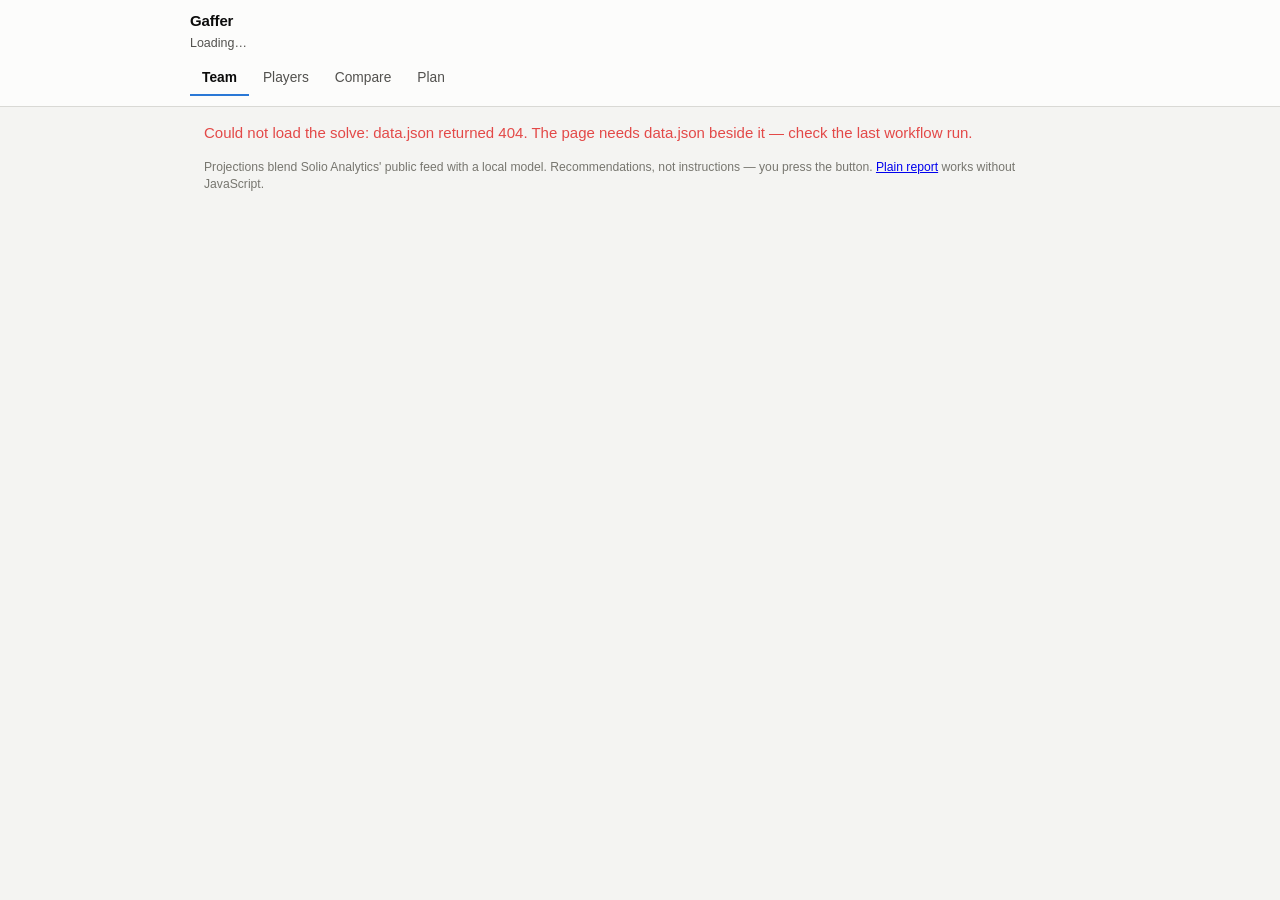
==== commit a62f3164: "Gør siden interaktiv: bane, spillerudforsker, sammenligning Siden var én konklusion, renderet. Man k" ====
--- a/docs/index.html
+++ b/docs/index.html
@@ -1,49 +1,48 @@
-<!doctype html><html lang=en><head><meta charset=utf-8><meta name=viewport content='width=device-width,initial-scale=1'><title>Gaffer · GW5</title><style>
-:root{--ink:#0d1117;--panel:#151b23;--line:#243040;--chalk:#eef2ee;--mute:#8d9bab;
---rise:#4ade80;--fall:#f0883e;--flag:#e5534b}
-*{box-sizing:border-box}
-body{margin:0;background:var(--ink);color:var(--chalk);
-font:16px/1.5 ui-sans-serif,-apple-system,"Segoe UI",Roboto,sans-serif;
--webkit-text-size-adjust:100%}
-.wrap{max-width:56rem;margin:0 auto;padding:1.25rem 1rem 4rem}
-.deadline{color:var(--mute);font-size:.82rem;letter-spacing:.04em}
-h1{font-size:clamp(2rem,7vw,3.1rem);line-height:1.05;margin:.3rem 0 .1rem;
-font-weight:800;letter-spacing:-.02em}
-.call{background:var(--panel);border-left:3px solid var(--rise);padding:1rem 1.1rem;
-margin:1.25rem 0 2rem;border-radius:0 6px 6px 0}
-.call b{display:block;font-size:1.25rem;margin-bottom:.25rem}
-h2{font-size:1.05rem;font-weight:700;margin:2.2rem 0 .6rem;
-padding-bottom:.4rem;border-bottom:1px solid var(--line)}
-table{width:100%;border-collapse:collapse;font-size:.9rem}
-th{text-align:left;color:var(--mute);font-weight:600;padding:.4rem .5rem .4rem 0;
-font-size:.78rem}
-td{padding:.42rem .5rem .42rem 0;border-top:1px solid var(--line);vertical-align:top}
-td.n,th.n{text-align:right;font-variant-numeric:tabular-nums}
-.rise{color:var(--rise)}.fall{color:var(--fall)}.flag{color:var(--flag)}
-.tag{font-size:.72rem;color:var(--mute)}
-.week{background:var(--panel);border-radius:6px;padding:.9rem 1rem;margin-bottom:.7rem}
-.week h3{margin:0 0 .35rem;font-size:.95rem}
-.week ul{margin:.3rem 0 .9rem;padding-left:1.1rem;font-size:.87rem;color:#c6d0da}
-.poslabel{color:var(--mute);font-size:.7rem;letter-spacing:.12em;margin:1.1rem 0 .35rem}
-.row{display:flex;align-items:center;gap:.6rem;margin:.3rem 0}
-.lbl{flex:0 0 41%;font-size:.87rem;line-height:1.2}
-.lbl em{display:block;font-style:normal;color:var(--mute);font-size:.72rem}
-.track{flex:1;height:7px;background:#1b232d;border-radius:4px;overflow:hidden}
-.track i{display:block;height:100%;border-radius:4px}
-.val{flex:0 0 2.2rem;text-align:right;font-size:.85rem;
-font-variant-numeric:tabular-nums}
-svg.cmp{width:100%;height:auto;margin:.5rem 0 .2rem;overflow:visible}
-svg.cmp text{font:11px ui-sans-serif,sans-serif}
-svg.cmp .lb{fill:var(--mute)}
-svg.cmp .k{fill:var(--fall);font-weight:700}
-svg.cmp .k2{fill:var(--rise);font-weight:700}
-svg.cmp .a{fill:var(--fall);opacity:.85}
-svg.cmp .b{fill:var(--rise);opacity:.85}
-.week li{margin:.22rem 0}
-.chip{color:var(--rise);font-weight:700}
-.note{color:var(--mute);font-size:.85rem;margin-top:.3rem}
-footer{color:var(--mute);font-size:.78rem;margin-top:3rem;
-border-top:1px solid var(--line);padding-top:1rem}
-@media(prefers-reduced-motion:no-preference){.call{animation:in .4s ease-out}}
-@keyframes in{from{opacity:0;transform:translateY(4px)}to{opacity:1}}
-</style></head><body><div class=wrap><p class=deadline>Gameweek 5 closes Fri 18 Sep 17:30 UTC</p><h1>Rogers → Gibbs-White</h1><div class=call><b>Captain Haaland</b>68.1 projected points this week. You are 87 points off the top of Madskinen in a 42-team league.</div><h2>Your team this week</h2><p class=poslabel>GKP</p><div class=row><span class=lbl>Kinsky<em>AVL(H) · 70% of your pack own him</em></span><span class=track><i style='width:50.6%;background:#5b8db8'></i></span><span class=val>4.5</span></div><p class=poslabel>DEF</p><div class=row><span class=lbl>N.Williams<em>COV(H) · 0% of your pack own him</em></span><span class=track><i style='width:59.4%;background:#5b8db8'></i></span><span class=val>5.2</span></div><div class=row><span class=lbl>Ajer<em>CHE(H) · 0% of your pack own him</em></span><span class=track><i style='width:52.5%;background:#5b8db8'></i></span><span class=val>4.6</span></div><div class=row><span class=lbl>Thomas<em>NFO(A) · 0% of your pack own him</em></span><span class=track><i style='width:48.9%;background:#5b8db8'></i></span><span class=val>4.3</span></div><div class=row><span class=lbl>Maguire<em>FUL(A) · 20% of your pack own him</em></span><span class=track><i style='width:41.0%;background:#5b8db8'></i></span><span class=val>3.6</span></div><p class=poslabel>MID</p><div class=row><span class=lbl>Gibbs-White<em>COV(H) · 20% of your pack own him</em></span><span class=track><i style='width:84.3%;background:#5b8db8'></i></span><span class=val>7.4</span></div><div class=row><span class=lbl>Ndiaye<em>SUN(H) · 10% of your pack own him</em></span><span class=track><i style='width:67.7%;background:#5b8db8'></i></span><span class=val>6.0</span></div><div class=row><span class=lbl>Szoboszlai<em>BOU(A) · 60% of your pack own him</em></span><span class=track><i style='width:60.7%;background:#5b8db8'></i></span><span class=val>5.4</span></div><div class=row><span class=lbl>Wirtz<em>BOU(A) · 0% of your pack own him</em></span><span class=track><i style='width:49.2%;background:#5b8db8'></i></span><span class=val>4.3</span></div><p class=poslabel>FWD</p><div class=row><span class=lbl>Haaland (C)<em>SUN(H) · 70% of your pack own him</em></span><span class=track><i style='width:100.0%;background:var(--rise)'></i></span><span class=val>8.8</span></div><div class=row><span class=lbl>Isak<em>BOU(A) · 40% of your pack own him</em></span><span class=track><i style='width:57.2%;background:#5b8db8'></i></span><span class=val>5.1</span></div><p class=poslabel>BENCH</p><div class=row><span class=lbl>Egan<em>NEW(A)</em></span><span class=track><i style='width:41.7%;background:#3d4c5c'></i></span><span class=val>3.7</span></div><div class=row><span class=lbl>Lammens<em>FUL(A)</em></span><span class=track><i style='width:40.8%;background:#3d4c5c'></i></span><span class=val>3.6</span></div><div class=row><span class=lbl>Elanga<em>HUL(H)</em></span><span class=track><i style='width:1.5%;background:#3d4c5c'></i></span><span class=val>0.0</span></div><div class=row><span class=lbl>João Pedro<em>BRE(A)</em></span><span class=track><i style='width:44.5%;background:#3d4c5c'></i></span><span class=val>3.9</span></div><h2>Why</h2><div class=week><h3>GW5</h3><b>Captain Haaland</b><ul><li>Highest projection in your eleven at 8.8 points, against SUN(H).</li><li>0.833 expected goals per 90 with 26% of his team&#x27;s attack running through him.</li></ul><b>Rogers &rarr; Gibbs-White</b><svg viewBox='0 0 560 242' class=cmp role=img aria-label='Comparison of Rogers and Gibbs-White'><text x='118' y='12' class=k>Rogers</text><text x='328' y='12' class=k2>Gibbs-White</text><text x='0' y='39' class=lb>Projected points</text><rect x='118' y='30' width='325.6' height='7' rx='2' class=a/><rect x='118' y='40' width='396.0' height='7' rx='2' class=b/><text x='0' y='65' class=lb>Starts 60+ mins</text><rect x='118' y='56' width='371.1' height='7' rx='2' class=a/><rect x='118' y='66' width='396.0' height='7' rx='2' class=b/><text x='0' y='91' class=lb>xG per 90</text><rect x='118' y='82' width='366.6' height='7' rx='2' class=a/><rect x='118' y='92' width='396.0' height='7' rx='2' class=b/><text x='0' y='117' class=lb>xA per 90</text><rect x='118' y='108' width='396.0' height='7' rx='2' class=a/><rect x='118' y='118' width='335.5' height='7' rx='2' class=b/><text x='0' y='143' class=lb>Shot quality</text><rect x='118' y='134' width='229.9' height='7' rx='2' class=a/><rect x='118' y='144' width='396.0' height='7' rx='2' class=b/><text x='0' y='169' class=lb>Share of team attack</text><rect x='118' y='160' width='396.0' height='7' rx='2' class=a/><rect x='118' y='170' width='376.7' height='7' rx='2' class=b/><text x='0' y='195' class=lb>Defensive actions/90</text><rect x='118' y='186' width='396.0' height='7' rx='2' class=a/><rect x='118' y='196' width='316.8' height='7' rx='2' class=b/><text x='0' y='221' class=lb>Pack ownership</text><rect x='118' y='212' width='396.0' height='7' rx='2' class=a/><rect x='118' y='222' width='113.1' height='7' rx='2' class=b/></svg><ul><li>Projected +5.6 points across the horizon (31.5 vs 25.9).</li><li>Shoots from better positions — expected goals per unit of threat 0.0217 vs 0.0126, which means his attempts come from inside the box rather than outside it.</li><li>23% of his team&#x27;s expected goal involvement runs through him.</li><li>On set pieces, worth about +0.48 points per 90 before anything else happens.</li><li>Leverage: 70% of the teams above you own the man you are selling, 20% own the one you are buying. You gain ground when he returns.</li><li>The incoming player is rising (+497,807 net), so acting now is cheaper than acting later.</li></ul></div><div class=week><h3>GW6</h3><b>Captain B.Fernandes</b><ul><li>Highest projection in your eleven at 11.1 points, against TOT(H).</li><li>Only 30% of the teams above you own him, so every point he scores is a point of ground gained, doubled.</li><li>0.57 expected goals per 90 with 25% of his team&#x27;s attack running through him.</li></ul><b>Elanga &rarr; Tavernier</b><svg viewBox='0 0 560 242' class=cmp role=img aria-label='Comparison of Elanga and Tavernier'><text x='118' y='12' class=k>Elanga</text><text x='328' y='12' class=k2>Tavernier</text><text x='0' y='39' class=lb>Projected points</text><rect x='118' y='30' width='1.0' height='7' rx='2' class=a/><rect x='118' y='40' width='396.0' height='7' rx='2' class=b/><text x='0' y='65' class=lb>Starts 60+ mins</text><rect x='118' y='56' width='354.3' height='7' rx='2' class=a/><rect x='118' y='66' width='396.0' height='7' rx='2' class=b/><text x='0' y='91' class=lb>xG per 90</text><rect x='118' y='82' width='147.7' height='7' rx='2' class=a/><rect x='118' y='92' width='396.0' height='7' rx='2' class=b/><text x='0' y='117' class=lb>xA per 90</text><rect x='118' y='108' width='251.3' height='7' rx='2' class=a/><rect x='118' y='118' width='396.0' height='7' rx='2' class=b/><text x='0' y='143' class=lb>Shot quality</text><rect x='118' y='134' width='229.6' height='7' rx='2' class=a/><rect x='118' y='144' width='396.0' height='7' rx='2' class=b/><text x='0' y='169' class=lb>Share of team attack</text><rect x='118' y='160' width='162.5' height='7' rx='2' class=a/><rect x='118' y='170' width='396.0' height='7' rx='2' class=b/><text x='0' y='195' class=lb>Defensive actions/90</text><rect x='118' y='186' width='149.0' height='7' rx='2' class=a/><rect x='118' y='196' width='396.0' height='7' rx='2' class=b/><text x='0' y='221' class=lb>Pack ownership</text><rect x='118' y='212' width='396.0' height='7' rx='2' class=a/><rect x='118' y='222' width='1.0' height='7' rx='2' class=b/></svg><ul><li>Projected +28.0 points across the horizon (28.0 vs 0.0).</li><li>More certain to play: 90% chance of 60+ minutes against 81%.</li><li>Shoots from better positions — expected goals per unit of threat 0.0119 vs 0.0069, which means his attempts come from inside the box rather than outside it.</li><li>27% of his team&#x27;s expected goal involvement runs through him.</li><li>On set pieces, worth about +0.35 points per 90 before anything else happens.</li><li>The man leaving is flagged: Unspecified injury - Unknown return date.</li><li>He is also falling in price (-423,620 net transfers), so holding costs team value too.</li><li>The incoming player is rising (+218,437 net), so acting now is cheaper than acting later.</li></ul><b>Wirtz &rarr; Saka</b><svg viewBox='0 0 560 242' class=cmp role=img aria-label='Comparison of Wirtz and Saka'><text x='118' y='12' class=k>Wirtz</text><text x='328' y='12' class=k2>Saka</text><text x='0' y='39' class=lb>Projected points</text><rect x='118' y='30' width='229.3' height='7' rx='2' class=a/><rect x='118' y='40' width='396.0' height='7' rx='2' class=b/><text x='0' y='65' class=lb>Starts 60+ mins</text><rect x='118' y='56' width='378.0' height='7' rx='2' class=a/><rect x='118' y='66' width='396.0' height='7' rx='2' class=b/><text x='0' y='91' class=lb>xG per 90</text><rect x='118' y='82' width='108.4' height='7' rx='2' class=a/><rect x='118' y='92' width='396.0' height='7' rx='2' class=b/><text x='0' y='117' class=lb>xA per 90</text><rect x='118' y='108' width='327.1' height='7' rx='2' class=a/><rect x='118' y='118' width='396.0' height='7' rx='2' class=b/><text x='0' y='143' class=lb>Shot quality</text><rect x='118' y='134' width='258.4' height='7' rx='2' class=a/><rect x='118' y='144' width='396.0' height='7' rx='2' class=b/><text x='0' y='169' class=lb>Share of team attack</text><rect x='118' y='160' width='147.3' height='7' rx='2' class=a/><rect x='118' y='170' width='396.0' height='7' rx='2' class=b/><text x='0' y='195' class=lb>Defensive actions/90</text><rect x='118' y='186' width='385.8' height='7' rx='2' class=a/><rect x='118' y='196' width='396.0' height='7' rx='2' class=b/><text x='0' y='221' class=lb>Pack ownership</text><rect x='118' y='212' width='1.0' height='7' rx='2' class=a/><rect x='118' y='222' width='396.0' height='7' rx='2' class=b/></svg><ul><li>Projected +14.1 points across the horizon (33.5 vs 19.4).</li><li>Shoots from better positions — expected goals per unit of threat 0.0141 vs 0.0092, which means his attempts come from inside the box rather than outside it.</li><li>28% of his team&#x27;s expected goal involvement runs through him.</li><li>On set pieces, worth about +0.36 points per 90 before anything else happens.</li><li>He is also falling in price (-138,361 net transfers), so holding costs team value too.</li><li>The incoming player is rising (+118,257 net), so acting now is cheaper than acting later.</li></ul><b>Gibbs-White &rarr; B.Fernandes</b><svg viewBox='0 0 560 242' class=cmp role=img aria-label='Comparison of Gibbs-White and B.Fernandes'><text x='118' y='12' class=k>Gibbs-White</text><text x='328' y='12' class=k2>B.Fernandes</text><text x='0' y='39' class=lb>Projected points</text><rect x='118' y='30' width='274.2' height='7' rx='2' class=a/><rect x='118' y='40' width='396.0' height='7' rx='2' class=b/><text x='0' y='65' class=lb>Starts 60+ mins</text><rect x='118' y='56' width='387.3' height='7' rx='2' class=a/><rect x='118' y='66' width='396.0' height='7' rx='2' class=b/><text x='0' y='91' class=lb>xG per 90</text><rect x='118' y='82' width='270.9' height='7' rx='2' class=a/><rect x='118' y='92' width='396.0' height='7' rx='2' class=b/><text x='0' y='117' class=lb>xA per 90</text><rect x='118' y='108' width='358.1' height='7' rx='2' class=a/><rect x='118' y='118' width='396.0' height='7' rx='2' class=b/><text x='0' y='143' class=lb>Shot quality</text><rect x='118' y='134' width='392.4' height='7' rx='2' class=a/><rect x='118' y='144' width='396.0' height='7' rx='2' class=b/><text x='0' y='169' class=lb>Share of team attack</text><rect x='118' y='160' width='367.7' height='7' rx='2' class=a/><rect x='118' y='170' width='396.0' height='7' rx='2' class=b/><text x='0' y='195' class=lb>Defensive actions/90</text><rect x='118' y='186' width='327.7' height='7' rx='2' class=a/><rect x='118' y='196' width='396.0' height='7' rx='2' class=b/><text x='0' y='221' class=lb>Pack ownership</text><rect x='118' y='212' width='264.0' height='7' rx='2' class=a/><rect x='118' y='222' width='396.0' height='7' rx='2' class=b/></svg><ul><li>Projected +14.0 points across the horizon (45.5 vs 31.5).</li><li>Shoots from better positions — expected goals per unit of threat 0.0219 vs 0.0217, which means his attempts come from inside the box rather than outside it.</li><li>25% of his team&#x27;s expected goal involvement runs through him.</li><li>On set pieces, worth about +0.70 points per 90 before anything else happens.</li></ul><b>Maguire &rarr; De Cuyper</b><svg viewBox='0 0 560 242' class=cmp role=img aria-label='Comparison of Maguire and De Cuyper'><text x='118' y='12' class=k>Maguire</text><text x='328' y='12' class=k2>De Cuyper</text><text x='0' y='39' class=lb>Projected points</text><rect x='118' y='30' width='275.7' height='7' rx='2' class=a/><rect x='118' y='40' width='396.0' height='7' rx='2' class=b/><text x='0' y='65' class=lb>Starts 60+ mins</text><rect x='118' y='56' width='396.0' height='7' rx='2' class=a/><rect x='118' y='66' width='392.9' height='7' rx='2' class=b/><text x='0' y='91' class=lb>xG per 90</text><rect x='118' y='82' width='45.9' height='7' rx='2' class=a/><rect x='118' y='92' width='396.0' height='7' rx='2' class=b/><text x='0' y='117' class=lb>xA per 90</text><rect x='118' y='108' width='356.1' height='7' rx='2' class=a/><rect x='118' y='118' width='396.0' height='7' rx='2' class=b/><text x='0' y='143' class=lb>Shot quality</text><rect x='118' y='134' width='68.5' height='7' rx='2' class=a/><rect x='118' y='144' width='396.0' height='7' rx='2' class=b/><text x='0' y='169' class=lb>Share of team attack</text><rect x='118' y='160' width='132.0' height='7' rx='2' class=a/><rect x='118' y='170' width='396.0' height='7' rx='2' class=b/><text x='0' y='195' class=lb>Defensive actions/90</text><rect x='118' y='186' width='396.0' height='7' rx='2' class=a/><rect x='118' y='196' width='146.2' height='7' rx='2' class=b/><text x='0' y='221' class=lb>Pack ownership</text><rect x='118' y='212' width='198.0' height='7' rx='2' class=a/><rect x='118' y='222' width='396.0' height='7' rx='2' class=b/></svg><ul><li>Projected +8.6 points across the horizon (28.3 vs 19.7).</li><li>Shoots from better positions — expected goals per unit of threat 0.0289 vs 0.0050, which means his attempts come from inside the box rather than outside it.</li><li>Clean sheet odds 27% against 24% — worth +0.1 points a game before anything else.</li><li>The world&#x27;s best managers are ahead of the crowd on him: 71% elite ownership against 24% overall.</li><li>He is also falling in price (-103,872 net transfers), so holding costs team value too.</li><li>The incoming player is rising (+257,484 net), so acting now is cheaper than acting later.</li></ul><b>N.Williams &rarr; Guéhi</b><svg viewBox='0 0 560 242' class=cmp role=img aria-label='Comparison of N.Williams and Guéhi'><text x='118' y='12' class=k>N.Williams</text><text x='328' y='12' class=k2>Guéhi</text><text x='0' y='39' class=lb>Projected points</text><rect x='118' y='30' width='320.1' height='7' rx='2' class=a/><rect x='118' y='40' width='396.0' height='7' rx='2' class=b/><text x='0' y='65' class=lb>Starts 60+ mins</text><rect x='118' y='56' width='396.0' height='7' rx='2' class=a/><rect x='118' y='66' width='382.7' height='7' rx='2' class=b/><text x='0' y='91' class=lb>xG per 90</text><rect x='118' y='82' width='142.1' height='7' rx='2' class=a/><rect x='118' y='92' width='396.0' height='7' rx='2' class=b/><text x='0' y='117' class=lb>xA per 90</text><rect x='118' y='108' width='396.0' height='7' rx='2' class=a/><rect x='118' y='118' width='376.2' height='7' rx='2' class=b/><text x='0' y='143' class=lb>Shot quality</text><rect x='118' y='134' width='175.2' height='7' rx='2' class=a/><rect x='118' y='144' width='396.0' height='7' rx='2' class=b/><text x='0' y='169' class=lb>Share of team attack</text><rect x='118' y='160' width='302.8' height='7' rx='2' class=a/><rect x='118' y='170' width='396.0' height='7' rx='2' class=b/><text x='0' y='195' class=lb>Defensive actions/90</text><rect x='118' y='186' width='396.0' height='7' rx='2' class=a/><rect x='118' y='196' width='361.1' height='7' rx='2' class=b/><text x='0' y='221' class=lb>Pack ownership</text><rect x='118' y='212' width='1.0' height='7' rx='2' class=a/><rect x='118' y='222' width='1.0' height='7' rx='2' class=b/></svg><ul><li>Projected +5.1 points across the horizon (26.6 vs 21.5).</li><li>Shoots from better positions — expected goals per unit of threat 0.0278 vs 0.0123, which means his attempts come from inside the box rather than outside it.</li><li>Clean sheet odds 38% against 40% — worth -0.1 points a game before anything else.</li></ul><b>Szoboszlai &rarr; Scott</b><svg viewBox='0 0 560 242' class=cmp role=img aria-label='Comparison of Szoboszlai and Scott'><text x='118' y='12' class=k>Szoboszlai</text><text x='328' y='12' class=k2>Scott</text><text x='0' y='39' class=lb>Projected points</text><rect x='118' y='30' width='338.7' height='7' rx='2' class=a/><rect x='118' y='40' width='396.0' height='7' rx='2' class=b/><text x='0' y='65' class=lb>Starts 60+ mins</text><rect x='118' y='56' width='396.0' height='7' rx='2' class=a/><rect x='118' y='66' width='381.2' height='7' rx='2' class=b/><text x='0' y='91' class=lb>xG per 90</text><rect x='118' y='82' width='396.0' height='7' rx='2' class=a/><rect x='118' y='92' width='160.6' height='7' rx='2' class=b/><text x='0' y='117' class=lb>xA per 90</text><rect x='118' y='108' width='396.0' height='7' rx='2' class=a/><rect x='118' y='118' width='174.2' height='7' rx='2' class=b/><text x='0' y='143' class=lb>Shot quality</text><rect x='118' y='134' width='396.0' height='7' rx='2' class=a/><rect x='118' y='144' width='203.9' height='7' rx='2' class=b/><text x='0' y='169' class=lb>Share of team attack</text><rect x='118' y='160' width='396.0' height='7' rx='2' class=a/><rect x='118' y='170' width='186.9' height='7' rx='2' class=b/><text x='0' y='195' class=lb>Defensive actions/90</text><rect x='118' y='186' width='264.0' height='7' rx='2' class=a/><rect x='118' y='196' width='396.0' height='7' rx='2' class=b/><text x='0' y='221' class=lb>Pack ownership</text><rect x='118' y='212' width='396.0' height='7' rx='2' class=a/><rect x='118' y='222' width='1.0' height='7' rx='2' class=b/></svg><ul><li>Projected +4.3 points across the horizon (29.7 vs 25.4).</li><li>66% chance of hitting the defensive contribution threshold, worth 1.3 points a game on its own.</li><li>13.2 defensive actions per 90 — a repeatable floor of defensive contribution points independent of form.</li><li>Leverage: 60% of the teams above you own the man you are selling, 0% own the one you are buying. You gain ground when he returns.</li><li>He is also falling in price (-328,741 net transfers), so holding costs team value too.</li></ul><b>Lammens &rarr; Tzolakis</b><svg viewBox='0 0 560 242' class=cmp role=img aria-label='Comparison of Lammens and Tzolakis'><text x='118' y='12' class=k>Lammens</text><text x='328' y='12' class=k2>Tzolakis</text><text x='0' y='39' class=lb>Projected points</text><rect x='118' y='30' width='324.8' height='7' rx='2' class=a/><rect x='118' y='40' width='396.0' height='7' rx='2' class=b/><text x='0' y='65' class=lb>Starts 60+ mins</text><rect x='118' y='56' width='396.0' height='7' rx='2' class=a/><rect x='118' y='66' width='393.4' height='7' rx='2' class=b/><text x='0' y='91' class=lb>xG per 90</text><rect x='118' y='82' width='1.0' height='7' rx='2' class=a/><rect x='118' y='92' width='1.0' height='7' rx='2' class=b/><text x='0' y='117' class=lb>xA per 90</text><rect x='118' y='108' width='1.0' height='7' rx='2' class=a/><rect x='118' y='118' width='1.0' height='7' rx='2' class=b/><text x='0' y='143' class=lb>Shot quality</text><rect x='118' y='134' width='1.0' height='7' rx='2' class=a/><rect x='118' y='144' width='1.0' height='7' rx='2' class=b/><text x='0' y='169' class=lb>Share of team attack</text><rect x='118' y='160' width='1.0' height='7' rx='2' class=a/><rect x='118' y='170' width='1.0' height='7' rx='2' class=b/><text x='0' y='195' class=lb>Defensive actions/90</text><rect x='118' y='186' width='1.0' height='7' rx='2' class=a/><rect x='118' y='196' width='1.0' height='7' rx='2' class=b/><text x='0' y='221' class=lb>Pack ownership</text><rect x='118' y='212' width='1.0' height='7' rx='2' class=a/><rect x='118' y='222' width='1.0' height='7' rx='2' class=b/></svg><ul><li>Projected +4.3 points across the horizon (23.9 vs 19.6).</li><li>Clean sheet odds 28% against 24% — worth +0.1 points a game before anything else.</li><li>He is also falling in price (-87,096 net transfers), so holding costs team value too.</li><li>The incoming player is rising (+90,095 net), so acting now is cheaper than acting later.</li></ul><b>Ajer &rarr; Bogle</b><svg viewBox='0 0 560 242' class=cmp role=img aria-label='Comparison of Ajer and Bogle'><text x='118' y='12' class=k>Ajer</text><text x='328' y='12' class=k2>Bogle</text><text x='0' y='39' class=lb>Projected points</text><rect x='118' y='30' width='346.1' height='7' rx='2' class=a/><rect x='118' y='40' width='396.0' height='7' rx='2' class=b/><text x='0' y='65' class=lb>Starts 60+ mins</text><rect x='118' y='56' width='396.0' height='7' rx='2' class=a/><rect x='118' y='66' width='374.9' height='7' rx='2' class=b/><text x='0' y='91' class=lb>xG per 90</text><rect x='118' y='82' width='33.2' height='7' rx='2' class=a/><rect x='118' y='92' width='396.0' height='7' rx='2' class=b/><text x='0' y='117' class=lb>xA per 90</text><rect x='118' y='108' width='115.5' height='7' rx='2' class=a/><rect x='118' y='118' width='396.0' height='7' rx='2' class=b/><text x='0' y='143' class=lb>Shot quality</text><rect x='118' y='134' width='94.9' height='7' rx='2' class=a/><rect x='118' y='144' width='396.0' height='7' rx='2' class=b/><text x='0' y='169' class=lb>Share of team attack</text><rect x='118' y='160' width='33.0' height='7' rx='2' class=a/><rect x='118' y='170' width='396.0' height='7' rx='2' class=b/><text x='0' y='195' class=lb>Defensive actions/90</text><rect x='118' y='186' width='396.0' height='7' rx='2' class=a/><rect x='118' y='196' width='174.7' height='7' rx='2' class=b/><text x='0' y='221' class=lb>Pack ownership</text><rect x='118' y='212' width='1.0' height='7' rx='2' class=a/><rect x='118' y='222' width='1.0' height='7' rx='2' class=b/></svg><ul><li>Projected +3.3 points across the horizon (26.2 vs 22.9).</li><li>Shoots from better positions — expected goals per unit of threat 0.0121 vs 0.0029, which means his attempts come from inside the box rather than outside it.</li><li>Clean sheet odds 37% against 32% — worth +0.2 points a game before anything else.</li><li>He is also falling in price (-45,795 net transfers), so holding costs team value too.</li><li>The incoming player is rising (+274,122 net), so acting now is cheaper than acting later.</li></ul><b>Egan &rarr; Davis</b><svg viewBox='0 0 560 242' class=cmp role=img aria-label='Comparison of Egan and Davis'><text x='118' y='12' class=k>Egan</text><text x='328' y='12' class=k2>Davis</text><text x='0' y='39' class=lb>Projected points</text><rect x='118' y='30' width='380.3' height='7' rx='2' class=a/><rect x='118' y='40' width='396.0' height='7' rx='2' class=b/><text x='0' y='65' class=lb>Starts 60+ mins</text><rect x='118' y='56' width='391.4' height='7' rx='2' class=a/><rect x='118' y='66' width='396.0' height='7' rx='2' class=b/><text x='0' y='91' class=lb>xG per 90</text><rect x='118' y='82' width='13.6' height='7' rx='2' class=a/><rect x='118' y='92' width='396.0' height='7' rx='2' class=b/><text x='0' y='117' class=lb>xA per 90</text><rect x='118' y='108' width='1.0' height='7' rx='2' class=a/><rect x='118' y='118' width='396.0' height='7' rx='2' class=b/><text x='0' y='143' class=lb>Shot quality</text><rect x='118' y='134' width='183.3' height='7' rx='2' class=a/><rect x='118' y='144' width='396.0' height='7' rx='2' class=b/><text x='0' y='169' class=lb>Share of team attack</text><rect x='118' y='160' width='18.4' height='7' rx='2' class=a/><rect x='118' y='170' width='396.0' height='7' rx='2' class=b/><text x='0' y='195' class=lb>Defensive actions/90</text><rect x='118' y='186' width='396.0' height='7' rx='2' class=a/><rect x='118' y='196' width='137.7' height='7' rx='2' class=b/><text x='0' y='221' class=lb>Pack ownership</text><rect x='118' y='212' width='396.0' height='7' rx='2' class=a/><rect x='118' y='222' width='132.0' height='7' rx='2' class=b/></svg><ul><li>Projected +1.0 points across the horizon (25.2 vs 24.2).</li><li>Shoots from better positions — expected goals per unit of threat 0.0108 vs 0.0050, which means his attempts come from inside the box rather than outside it.</li><li>Clean sheet odds 25% against 28% — worth -0.1 points a game before anything else.</li><li>The incoming player is rising (+142,701 net), so acting now is cheaper than acting later.</li></ul><b>Kinsky &rarr; Leno</b><svg viewBox='0 0 560 242' class=cmp role=img aria-label='Comparison of Kinsky and Leno'><text x='118' y='12' class=k>Kinsky</text><text x='328' y='12' class=k2>Leno</text><text x='0' y='39' class=lb>Projected points</text><rect x='118' y='30' width='383.9' height='7' rx='2' class=a/><rect x='118' y='40' width='396.0' height='7' rx='2' class=b/><text x='0' y='65' class=lb>Starts 60+ mins</text><rect x='118' y='56' width='394.7' height='7' rx='2' class=a/><rect x='118' y='66' width='396.0' height='7' rx='2' class=b/><text x='0' y='91' class=lb>xG per 90</text><rect x='118' y='82' width='1.0' height='7' rx='2' class=a/><rect x='118' y='92' width='1.0' height='7' rx='2' class=b/><text x='0' y='117' class=lb>xA per 90</text><rect x='118' y='108' width='1.0' height='7' rx='2' class=a/><rect x='118' y='118' width='1.0' height='7' rx='2' class=b/><text x='0' y='143' class=lb>Shot quality</text><rect x='118' y='134' width='1.0' height='7' rx='2' class=a/><rect x='118' y='144' width='1.0' height='7' rx='2' class=b/><text x='0' y='169' class=lb>Share of team attack</text><rect x='118' y='160' width='1.0' height='7' rx='2' class=a/><rect x='118' y='170' width='1.0' height='7' rx='2' class=b/><text x='0' y='195' class=lb>Defensive actions/90</text><rect x='118' y='186' width='1.0' height='7' rx='2' class=a/><rect x='118' y='196' width='1.0' height='7' rx='2' class=b/><text x='0' y='221' class=lb>Pack ownership</text><rect x='118' y='212' width='396.0' height='7' rx='2' class=a/><rect x='118' y='222' width='1.0' height='7' rx='2' class=b/></svg><ul><li>Projected +0.6 points across the horizon (19.6 vs 19.0).</li><li>Clean sheet odds 24% against 37% — worth -0.5 points a game before anything else.</li><li>Leverage: 70% of the teams above you own the man you are selling, 0% own the one you are buying. You gain ground when he returns.</li></ul><b>Ndiaye &rarr; Groß</b><svg viewBox='0 0 560 242' class=cmp role=img aria-label='Comparison of Ndiaye and Groß'><text x='118' y='12' class=k>Ndiaye</text><text x='328' y='12' class=k2>Groß</text><text x='0' y='39' class=lb>Projected points</text><rect x='118' y='30' width='388.5' height='7' rx='2' class=a/><rect x='118' y='40' width='396.0' height='7' rx='2' class=b/><text x='0' y='65' class=lb>Starts 60+ mins</text><rect x='118' y='56' width='366.8' height='7' rx='2' class=a/><rect x='118' y='66' width='396.0' height='7' rx='2' class=b/><text x='0' y='91' class=lb>xG per 90</text><rect x='118' y='82' width='77.3' height='7' rx='2' class=a/><rect x='118' y='92' width='396.0' height='7' rx='2' class=b/><text x='0' y='117' class=lb>xA per 90</text><rect x='118' y='108' width='330.9' height='7' rx='2' class=a/><rect x='118' y='118' width='396.0' height='7' rx='2' class=b/><text x='0' y='143' class=lb>Shot quality</text><rect x='118' y='134' width='64.9' height='7' rx='2' class=a/><rect x='118' y='144' width='396.0' height='7' rx='2' class=b/><text x='0' y='169' class=lb>Share of team attack</text><rect x='118' y='160' width='119.5' height='7' rx='2' class=a/><rect x='118' y='170' width='396.0' height='7' rx='2' class=b/><text x='0' y='195' class=lb>Defensive actions/90</text><rect x='118' y='186' width='396.0' height='7' rx='2' class=a/><rect x='118' y='196' width='177.5' height='7' rx='2' class=b/><text x='0' y='221' class=lb>Pack ownership</text><rect x='118' y='212' width='99.0' height='7' rx='2' class=a/><rect x='118' y='222' width='396.0' height='7' rx='2' class=b/></svg><ul><li>Projected +0.5 points across the horizon (26.3 vs 25.8).</li><li>Shoots from better positions — expected goals per unit of threat 0.0244 vs 0.0040, which means his attempts come from inside the box rather than outside it.</li><li>On set pieces, worth about +0.70 points per 90 before anything else happens.</li><li>Reduces risk rather than adding leverage — 40% of your pack already own him.</li><li>The world&#x27;s best managers are ahead of the crowd on him: 70% elite ownership against 20% overall.</li><li>He is also falling in price (-119,892 net transfers), so holding costs team value too.</li><li>The incoming player is rising (+422,038 net), so acting now is cheaper than acting later.</li></ul><b>João Pedro &rarr; McBurnie</b><svg viewBox='0 0 560 242' class=cmp role=img aria-label='Comparison of João Pedro and McBurnie'><text x='118' y='12' class=k>João Pedro</text><text x='328' y='12' class=k2>McBurnie</text><text x='0' y='39' class=lb>Projected points</text><rect x='118' y='30' width='396.0' height='7' rx='2' class=a/><rect x='118' y='40' width='347.3' height='7' rx='2' class=b/><text x='0' y='65' class=lb>Starts 60+ mins</text><rect x='118' y='56' width='396.0' height='7' rx='2' class=a/><rect x='118' y='66' width='368.8' height='7' rx='2' class=b/><text x='0' y='91' class=lb>xG per 90</text><rect x='118' y='82' width='396.0' height='7' rx='2' class=a/><rect x='118' y='92' width='162.9' height='7' rx='2' class=b/><text x='0' y='117' class=lb>xA per 90</text><rect x='118' y='108' width='396.0' height='7' rx='2' class=a/><rect x='118' y='118' width='231.0' height='7' rx='2' class=b/><text x='0' y='143' class=lb>Shot quality</text><rect x='118' y='134' width='396.0' height='7' rx='2' class=a/><rect x='118' y='144' width='209.2' height='7' rx='2' class=b/><text x='0' y='169' class=lb>Share of team attack</text><rect x='118' y='160' width='396.0' height='7' rx='2' class=a/><rect x='118' y='170' width='326.2' height='7' rx='2' class=b/><text x='0' y='195' class=lb>Defensive actions/90</text><rect x='118' y='186' width='223.4' height='7' rx='2' class=a/><rect x='118' y='196' width='396.0' height='7' rx='2' class=b/><text x='0' y='221' class=lb>Pack ownership</text><rect x='118' y='212' width='396.0' height='7' rx='2' class=a/><rect x='118' y='222' width='1.0' height='7' rx='2' class=b/></svg><ul><li>Projected -2.4 points across the horizon (17.1 vs 19.5).</li><li>A downgrade on its own. It exists to release £2.3m, which funds a larger upgrade elsewhere in the rebuild — judge the wildcard as one move, not fifteen.</li><li>On set pieces, worth about +0.29 points per 90 before anything else happens.</li><li>Leverage: 100% of the teams above you own the man you are selling, 0% own the one you are buying. You gain ground when he returns.</li><li>The man leaving is flagged: Unspecified injury - 75% chance of playing.</li><li>He is also falling in price (-143,720 net transfers), so holding costs team value too.</li></ul><b>Isak &rarr; Gonzalo</b><svg viewBox='0 0 560 242' class=cmp role=img aria-label='Comparison of Isak and Gonzalo'><text x='118' y='12' class=k>Isak</text><text x='328' y='12' class=k2>Gonzalo</text><text x='0' y='39' class=lb>Projected points</text><rect x='118' y='30' width='396.0' height='7' rx='2' class=a/><rect x='118' y='40' width='353.7' height='7' rx='2' class=b/><text x='0' y='65' class=lb>Starts 60+ mins</text><rect x='118' y='56' width='396.0' height='7' rx='2' class=a/><rect x='118' y='66' width='383.3' height='7' rx='2' class=b/><text x='0' y='91' class=lb>xG per 90</text><rect x='118' y='82' width='396.0' height='7' rx='2' class=a/><rect x='118' y='92' width='224.3' height='7' rx='2' class=b/><text x='0' y='117' class=lb>xA per 90</text><rect x='118' y='108' width='97.5' height='7' rx='2' class=a/><rect x='118' y='118' width='396.0' height='7' rx='2' class=b/><text x='0' y='143' class=lb>Shot quality</text><rect x='118' y='134' width='396.0' height='7' rx='2' class=a/><rect x='118' y='144' width='361.1' height='7' rx='2' class=b/><text x='0' y='169' class=lb>Share of team attack</text><rect x='118' y='160' width='396.0' height='7' rx='2' class=a/><rect x='118' y='170' width='258.6' height='7' rx='2' class=b/><text x='0' y='195' class=lb>Defensive actions/90</text><rect x='118' y='186' width='150.9' height='7' rx='2' class=a/><rect x='118' y='196' width='396.0' height='7' rx='2' class=b/><text x='0' y='221' class=lb>Pack ownership</text><rect x='118' y='212' width='396.0' height='7' rx='2' class=a/><rect x='118' y='222' width='1.0' height='7' rx='2' class=b/></svg><ul><li>Projected -2.5 points across the horizon (20.9 vs 23.4).</li><li>A downgrade on its own. It exists to release £3.1m, which funds a larger upgrade elsewhere in the rebuild — judge the wildcard as one move, not fifteen.</li><li>On set pieces, worth about +0.29 points per 90 before anything else happens.</li><li>Leverage: 40% of the teams above you own the man you are selling, 0% own the one you are buying. You gain ground when he returns.</li><li>He is also falling in price (-91,511 net transfers), so holding costs team value too.</li></ul></div><div class=week><h3>GW7</h3><b>Captain Haaland</b><ul><li>Highest projection in your eleven at 11.8 points, against IPS(H).</li><li>0.833 expected goals per 90 with 26% of his team&#x27;s attack running through him.</li></ul><b>Saka &rarr; Semenyo</b><svg viewBox='0 0 560 242' class=cmp role=img aria-label='Comparison of Saka and Semenyo'><text x='118' y='12' class=k>Saka</text><text x='328' y='12' class=k2>Semenyo</text><text x='0' y='39' class=lb>Projected points</text><rect x='118' y='30' width='396.0' height='7' rx='2' class=a/><rect x='118' y='40' width='348.7' height='7' rx='2' class=b/><text x='0' y='65' class=lb>Starts 60+ mins</text><rect x='118' y='56' width='375.6' height='7' rx='2' class=a/><rect x='118' y='66' width='396.0' height='7' rx='2' class=b/><text x='0' y='91' class=lb>xG per 90</text><rect x='118' y='82' width='396.0' height='7' rx='2' class=a/><rect x='118' y='92' width='22.1' height='7' rx='2' class=b/><text x='0' y='117' class=lb>xA per 90</text><rect x='118' y='108' width='184.4' height='7' rx='2' class=a/><rect x='118' y='118' width='396.0' height='7' rx='2' class=b/><text x='0' y='143' class=lb>Shot quality</text><rect x='118' y='134' width='396.0' height='7' rx='2' class=a/><rect x='118' y='144' width='53.4' height='7' rx='2' class=b/><text x='0' y='169' class=lb>Share of team attack</text><rect x='118' y='160' width='396.0' height='7' rx='2' class=a/><rect x='118' y='170' width='107.0' height='7' rx='2' class=b/><text x='0' y='195' class=lb>Defensive actions/90</text><rect x='118' y='186' width='396.0' height='7' rx='2' class=a/><rect x='118' y='196' width='192.9' height='7' rx='2' class=b/><text x='0' y='221' class=lb>Pack ownership</text><rect x='118' y='212' width='396.0' height='7' rx='2' class=a/><rect x='118' y='222' width='1.0' height='7' rx='2' class=b/></svg><ul><li>Projected -4.0 points across the horizon (29.5 vs 33.5).</li><li>Projected to lose points. Treat this as a flag that something else in the plan is driving it, not as a recommendation on its own.</li><li>On set pieces, worth about +0.05 points per 90 before anything else happens.</li></ul></div><div class=week><h3>GW8</h3><b>Captain B.Fernandes</b><ul><li>Highest projection in your eleven at 9.4 points, against BOU(H).</li><li>Only 30% of the teams above you own him, so every point he scores is a point of ground gained, doubled.</li><li>0.57 expected goals per 90 with 25% of his team&#x27;s attack running through him.</li></ul><b>Groß &rarr; Xhaka</b><svg viewBox='0 0 560 242' class=cmp role=img aria-label='Comparison of Groß and Xhaka'><text x='118' y='12' class=k>Groß</text><text x='328' y='12' class=k2>Xhaka</text><text x='0' y='39' class=lb>Projected points</text><rect x='118' y='30' width='396.0' height='7' rx='2' class=a/><rect x='118' y='40' width='385.5' height='7' rx='2' class=b/><text x='0' y='65' class=lb>Starts 60+ mins</text><rect x='118' y='56' width='386.2' height='7' rx='2' class=a/><rect x='118' y='66' width='396.0' height='7' rx='2' class=b/><text x='0' y='91' class=lb>xG per 90</text><rect x='118' y='82' width='396.0' height='7' rx='2' class=a/><rect x='118' y='92' width='14.3' height='7' rx='2' class=b/><text x='0' y='117' class=lb>xA per 90</text><rect x='118' y='108' width='256.1' height='7' rx='2' class=a/><rect x='118' y='118' width='396.0' height='7' rx='2' class=b/><text x='0' y='143' class=lb>Shot quality</text><rect x='118' y='134' width='396.0' height='7' rx='2' class=a/><rect x='118' y='144' width='1.0' height='7' rx='2' class=b/><text x='0' y='169' class=lb>Share of team attack</text><rect x='118' y='160' width='396.0' height='7' rx='2' class=a/><rect x='118' y='170' width='256.5' height='7' rx='2' class=b/><text x='0' y='195' class=lb>Defensive actions/90</text><rect x='118' y='186' width='179.1' height='7' rx='2' class=a/><rect x='118' y='196' width='396.0' height='7' rx='2' class=b/><text x='0' y='221' class=lb>Pack ownership</text><rect x='118' y='212' width='396.0' height='7' rx='2' class=a/><rect x='118' y='222' width='1.0' height='7' rx='2' class=b/></svg><ul><li>Projected -0.7 points across the horizon (25.6 vs 26.3).</li><li>Projected to lose points. Treat this as a flag that something else in the plan is driving it, not as a recommendation on its own.</li><li>48% chance of hitting the defensive contribution threshold, worth 1.0 points a game on its own.</li><li>11.5 defensive actions per 90 — a repeatable floor of defensive contribution points independent of form.</li><li>Leverage: 40% of the teams above you own the man you are selling, 0% own the one you are buying. You gain ground when he returns.</li></ul></div><h2>Next five gameweeks</h2><div class=week><h3>GW5</h3>Rogers → Gibbs-White<div class=note>Captain Haaland · 68.1 projected</div></div><div class=week><h3>GW6 <span class=chip>Wildcard</span></h3>Gibbs-White → B.Fernandes · Ndiaye → Saka · Szoboszlai → Scott · Egan → De Cuyper · Isak → Tavernier · Ajer → Guéhi · N.Williams → Groß · Maguire → Bogle · Lammens → Davis · Wirtz → Tzolakis · Kinsky → Gonzalo · Elanga → Leno · João Pedro → McBurnie<div class=note>Captain B.Fernandes · 81.4 projected</div></div><div class=week><h3>GW7 <span class=chip>Triple Captain</span></h3>Saka → Semenyo<div class=note>Captain Haaland · 87.2 projected</div></div><div class=week><h3>GW8</h3>Groß → Xhaka<div class=note>Captain B.Fernandes · 73.5 projected</div></div><div class=week><h3>GW9</h3>roll the transfer<div class=note>Captain Haaland · 86.6 projected</div></div><h2>Nobody in your league owns these</h2><table><tr><th>Player</th><th class=n>£</th><th class=n>Proj</th><th class=n>League</th><th class=n>Pack</th></tr><tr><td>Saka <span class=tag>ARS</span></td><td class=n>9.5</td><td class=n>6.6</td><td class=n>5%</td><td class=n>10%</td></tr><tr><td>Guéhi <span class=tag>MCI</span></td><td class=n>6.0</td><td class=n>5.8</td><td class=n>5%</td><td class=n>0%</td></tr><tr><td>Semenyo <span class=tag>MCI</span></td><td class=n>8.4</td><td class=n>5.7</td><td class=n>5%</td><td class=n>0%</td></tr><tr><td>Bogle <span class=tag>LEE</span></td><td class=n>4.6</td><td class=n>5.7</td><td class=n>2%</td><td class=n>0%</td></tr><tr><td>Rice <span class=tag>ARS</span></td><td class=n>7.4</td><td class=n>5.6</td><td class=n>5%</td><td class=n>0%</td></tr><tr><td>Cunha <span class=tag>MUN</span></td><td class=n>7.9</td><td class=n>5.6</td><td class=n>5%</td><td class=n>0%</td></tr><tr><td>Stach <span class=tag>LEE</span></td><td class=n>6.0</td><td class=n>5.5</td><td class=n>0%</td><td class=n>0%</td></tr><tr><td>Janelt <span class=tag>BRE</span></td><td class=n>5.0</td><td class=n>5.3</td><td class=n>0%</td><td class=n>0%</td></tr><tr><td>Barry <span class=tag>EVE</span></td><td class=n>5.6</td><td class=n>5.3</td><td class=n>7%</td><td class=n>10%</td></tr><tr><td>Barnes <span class=tag>NEW</span></td><td class=n>6.0</td><td class=n>5.2</td><td class=n>5%</td><td class=n>10%</td></tr><tr><td>Ampadu <span class=tag>LEE</span></td><td class=n>5.4</td><td class=n>5.2</td><td class=n>2%</td><td class=n>0%</td></tr><tr><td>McAtee <span class=tag>NFO</span></td><td class=n>5.5</td><td class=n>5.2</td><td class=n>0%</td><td class=n>0%</td></tr></table><h2>Clean sheet odds</h2><table><tr><th>Team</th><th class=n>xGC</th><th class=n>Clean sheet</th><th class=n>Concede cost</th></tr><tr><td>NFO</td><td class=n>0.90</td><td class=n>40%</td><td class=n>-0.24</td></tr><tr><td>MCI</td><td class=n>0.97</td><td class=n>38%</td><td class=n>-0.27</td></tr><tr><td>LEE</td><td class=n>0.99</td><td class=n>37%</td><td class=n>-0.28</td></tr><tr><td>TOT</td><td class=n>1.00</td><td class=n>37%</td><td class=n>-0.28</td></tr><tr><td>NEW</td><td class=n>1.03</td><td class=n>36%</td><td class=n>-0.30</td></tr><tr><td>EVE</td><td class=n>1.08</td><td class=n>34%</td><td class=n>-0.32</td></tr><tr><td>BOU</td><td class=n>1.12</td><td class=n>33%</td><td class=n>-0.34</td></tr><tr><td>BRE</td><td class=n>1.12</td><td class=n>32%</td><td class=n>-0.34</td></tr><tr><td>HUL</td><td class=n>1.28</td><td class=n>28%</td><td class=n>-0.41</td></tr><tr><td>BHA</td><td class=n>1.32</td><td class=n>27%</td><td class=n>-0.43</td></tr><tr><td>ARS</td><td class=n>1.34</td><td class=n>26%</td><td class=n>-0.44</td></tr><tr><td>LIV</td><td class=n>1.37</td><td class=n>25%</td><td class=n>-0.45</td></tr></table><p class=note>Expected goals conceded, shrunk toward the league average and calibrated against Solio's published match odds. Concede cost is the expected points lost to goals against, which FPL charges at one per two conceded.</p><h2>Price moves tonight</h2><table><tr><th>Player</th><th>Direction</th><th class=n>Net transfers</th></tr><tr><td>Rogers <span class=tag>your squad</span></td><td class=rise>rising</td><td class=n>+518,541</td></tr><tr><td>Gibbs-White <span class=tag>target</span></td><td class=rise>rising</td><td class=n>+497,807</td></tr><tr><td>Gvardiol <span class=tag>target</span></td><td class=rise>rising</td><td class=n>+432,721</td></tr><tr><td>Elanga <span class=tag>your squad</span></td><td class=fall>falling</td><td class=n>-423,620</td></tr><tr><td>Groß <span class=tag>target</span></td><td class=rise>rising</td><td class=n>+422,038</td></tr><tr><td>Szoboszlai <span class=tag>your squad</span></td><td class=fall>falling</td><td class=n>-328,741</td></tr><tr><td>Schade <span class=tag>target</span></td><td class=rise>rising</td><td class=n>+302,175</td></tr><tr><td>Belloumi <span class=tag>target</span></td><td class=rise>rising</td><td class=n>+277,361</td></tr><tr><td>Bogle <span class=tag>target</span></td><td class=rise>rising</td><td class=n>+274,122</td></tr><tr><td>Shaw <span class=tag>target</span></td><td class=fall>falling</td><td class=n>-259,145</td></tr><tr><td>De Cuyper <span class=tag>target</span></td><td class=rise>rising</td><td class=n>+257,484</td></tr><tr><td>Calvert-Lewin <span class=tag>target</span></td><td class=rise>rising</td><td class=n>+244,048</td></tr></table><h2>Flagged in your squad</h2><table><tr><th>Player</th><th>Status</th><th class=n>Proj</th><th>Verdict</th></tr><tr><td class=flag>Elanga</td><td class=tag>Unspecified injury - Unknown return date</td><td class=n>0.0</td><td>sell — no return inside the horizon</td></tr><tr><td class=flag>João Pedro</td><td class=tag>Unspecified injury - 75% chance of playing</td><td class=n>3.9</td><td>hold — he is back before this plan ends</td></tr></table><h2>Is a hit worth it?</h2><p>Taking a hit gains about -3.9 points over 5 gameweeks. Not worth it — the bar is 6.0. Roll the transfer instead.</p><h2>Your plan</h2><div class=call>Your plan is worth 356.4 points over GW5–9, 40.4 behind the solver&#x27;s line (396.8).</div><table><tr><th>GW</th><th>Chip</th><th>Moves</th><th class=n>FT</th><th class=n>Bank</th><th class=n>Hit</th><th class=n>Points</th></tr><tr><td>GW5</td><td>—</td><td>—</td><td class=n>1</td><td class=n>1.4</td><td class=n>—</td><td class=n>65.9</td></tr><tr><td>GW6</td><td>Wildcard</td><td>—</td><td class=n>2</td><td class=n>1.4</td><td class=n>—</td><td class=n>61.4</td></tr><tr><td>GW7</td><td>Triple Captain</td><td>—</td><td class=n>2</td><td class=n>1.4</td><td class=n>—</td><td class=n>80.3</td></tr><tr><td>GW8</td><td>—</td><td>—</td><td class=n>3</td><td class=n>1.4</td><td class=n>—</td><td class=n>67.1</td></tr><tr><td>GW9</td><td>Bench Boost</td><td>—</td><td class=n>4</td><td class=n>1.4</td><td class=n>—</td><td class=n>81.8</td></tr></table><h2>Chip weeks</h2><table><tr><th>Chip</th><th>Yours</th><th>Best in horizon</th><th class=n>Worth moving</th></tr><tr><td>Wildcard</td><td>GW6</td><td>GW5 (+0.0)</td><td class=n>—</td></tr><tr><td>Free Hit</td><td>unplaced</td><td>GW5 (+0.0)</td><td class=n>—</td></tr><tr><td>Triple Captain</td><td>GW7</td><td>GW7 (+11.8)</td><td class=n>—</td></tr><tr><td>Bench Boost</td><td>GW9</td><td>GW8 (+11.1)</td><td class=n>+0.6</td></tr></table><p class=note>Every free week in the horizon was tried, so this is exact — as far as the horizon reaches. If the right week for a chip is beyond GW9, nothing here can see it.</p><footer>Projections blend Solio Analytics' public feed with a local fallback model. Mini-league ownership from the FPL API. Built 18 Sep 11:21 UTC. Recommendations, not instructions — you press the button.</footer></div></body></html>+<!doctype html>
+<html lang="en">
+<head>
+<meta charset="utf-8">
+<meta name="viewport" content="width=device-width,initial-scale=1,viewport-fit=cover">
+<title>Gaffer</title>
+<meta name="color-scheme" content="light dark">
+<link rel="stylesheet" href="app.css">
+<!-- Inline so the page stays a three-file deploy and the browser stops
+     probing for a favicon that is not there. The README tells you to add
+     this to your home screen, so it needs an icon. -->
+<link rel="icon" href="data:image/svg+xml,%3Csvg xmlns='http://www.w3.org/2000/svg' viewBox='0 0 32 32'%3E%3Crect width='32' height='32' rx='7' fill='%232a78d6'/%3E%3Ctext x='16' y='23' font-size='20' font-family='system-ui' font-weight='700' fill='white' text-anchor='middle'%3EG%3C/text%3E%3C/svg%3E">
+<meta name="apple-mobile-web-app-capable" content="yes">
+<meta name="apple-mobile-web-app-title" content="Gaffer">
+</head>
+<body>
+<header class="top">
+  <div class="wrap" style="padding:0">
+    <div class="brand">Gaffer</div>
+    <div class="sub" id="sub">Loading…</div>
+    <nav class="tabs" role="tablist" aria-label="Views">
+      <button class="tab" role="tab" id="tab-team"    aria-selected="true"  aria-controls="view-team">Team</button>
+      <button class="tab" role="tab" id="tab-players" aria-selected="false" aria-controls="view-players">Players</button>
+      <button class="tab" role="tab" id="tab-compare" aria-selected="false" aria-controls="view-compare">Compare</button>
+      <button class="tab" role="tab" id="tab-plan"    aria-selected="false" aria-controls="view-plan">Plan</button>
+    </nav>
+  </div>
+</header>
+
+<main class="wrap">
+  <p id="loading" class="muted">Fetching the latest solve…</p>
+  <p id="failed" class="err hidden"></p>
+
+  <section id="view-team"    role="tabpanel" aria-labelledby="tab-team"></section>
+  <section id="view-players" role="tabpanel" aria-labelledby="tab-players" class="hidden"></section>
+  <section id="view-compare" role="tabpanel" aria-labelledby="tab-compare" class="hidden"></section>
+  <section id="view-plan"    role="tabpanel" aria-labelledby="tab-plan"    class="hidden"></section>
+
+  <p class="note">
+    Projections blend Solio Analytics' public feed with a local model.
+    Recommendations, not instructions — you press the button.
+    <a href="report.html">Plain report</a> works without JavaScript.
+  </p>
+</main>
+
+<script src="app.js"></script>
+</body>
+</html>
--- a/docs/app.css
+++ b/docs/app.css
@@ -0,0 +1,253 @@
+/* ===========================================================================
+   Gaffer — interactive app.
+   Palette is the validated data-viz reference instance. Both modes are
+   selected, not flipped: the dark column is the same three hues re-stepped for
+   the dark surface, and both were run through the six checks.
+   Light-mode aqua sits below 3:1 on the surface, so every bar carries a
+   visible label — that is the relief rule, not a decoration.
+   =========================================================================== */
+
+:root {
+  color-scheme: light;
+  --surface-0: #f4f4f2;
+  --surface-1: #fcfcfb;
+  --surface-2: #ececea;
+  --line:      #d9d9d5;
+  --ink:       #0b0b0b;
+  --ink-2:     #52514e;
+  --ink-3:     #77766f;
+
+  --series-1: #2a78d6;
+  --series-2: #eb6834;
+  --series-3: #1baf7a;
+
+  --good:     #1baf7a;
+  --warn:     #eda100;
+  --bad:      #e34948;
+
+  --mono: ui-monospace, "SF Mono", Menlo, monospace;
+  --sans: -apple-system, BlinkMacSystemFont, "Segoe UI", Inter, Roboto, sans-serif;
+}
+
+@media (prefers-color-scheme: dark) {
+  :root:not([data-theme="light"]) {
+    color-scheme: dark;
+    --surface-0: #121211;
+    --surface-1: #1a1a19;
+    --surface-2: #232321;
+    --line:      #33332f;
+    --ink:       #ffffff;
+    --ink-2:     #c3c2b7;
+    --ink-3:     #8f8e85;
+    --series-1: #3987e5;
+    --series-2: #d95926;
+    --series-3: #199e70;
+    --good:     #199e70;
+    --warn:     #c98500;
+    --bad:      #e66767;
+  }
+}
+
+:root[data-theme="dark"] {
+  color-scheme: dark;
+  --surface-0: #121211;
+  --surface-1: #1a1a19;
+  --surface-2: #232321;
+  --line:      #33332f;
+  --ink:       #ffffff;
+  --ink-2:     #c3c2b7;
+  --ink-3:     #8f8e85;
+  --series-1: #3987e5;
+  --series-2: #d95926;
+  --series-3: #199e70;
+  --good:     #199e70;
+  --warn:     #c98500;
+  --bad:      #e66767;
+}
+
+* { box-sizing: border-box; }
+
+body {
+  margin: 0;
+  background: var(--surface-0);
+  color: var(--ink);
+  font-family: var(--sans);
+  font-size: 15px;
+  line-height: 1.45;
+  -webkit-text-size-adjust: 100%;
+  padding-bottom: calc(64px + env(safe-area-inset-bottom));
+}
+
+.wrap { max-width: 900px; margin: 0 auto; padding: 0 14px; }
+
+/* --- chrome ------------------------------------------------------------- */
+
+header.top {
+  position: sticky;
+  top: 0;
+  z-index: 20;
+  background: var(--surface-1);
+  border-bottom: 1px solid var(--line);
+  padding: calc(10px + env(safe-area-inset-top)) 14px 10px;
+}
+
+.brand { font-weight: 700; letter-spacing: -0.01em; }
+.sub { color: var(--ink-2); font-size: 0.78rem; margin-top: 2px; }
+
+nav.tabs {
+  display: flex;
+  gap: 2px;
+  margin-top: 10px;
+  overflow-x: auto;
+  scrollbar-width: none;
+}
+nav.tabs::-webkit-scrollbar { display: none; }
+
+.tab {
+  background: none;
+  border: none;
+  border-bottom: 2px solid transparent;
+  color: var(--ink-2);
+  font: inherit;
+  font-size: 0.86rem;
+  padding: 6px 12px;
+  cursor: pointer;
+  white-space: nowrap;
+}
+.tab[aria-selected="true"] { color: var(--ink); border-bottom-color: var(--series-1); font-weight: 650; }
+
+h2 { font-size: 1rem; margin: 20px 0 8px; }
+h3 { font-size: 0.86rem; margin: 14px 0 6px; }
+
+.muted { color: var(--ink-2); font-size: 0.82rem; }
+.mono { font-family: var(--mono); }
+
+.card {
+  background: var(--surface-1);
+  border: 1px solid var(--line);
+  border-radius: 10px;
+  padding: 12px;
+  margin: 10px 0;
+}
+
+.headline { font-size: 1.15rem; font-weight: 700; letter-spacing: -0.01em; }
+
+/* --- pitch -------------------------------------------------------------- */
+
+.pitch {
+  background:
+    linear-gradient(180deg, color-mix(in srgb, var(--series-3) 14%, var(--surface-1)), var(--surface-1));
+  border: 1px solid var(--line);
+  border-radius: 10px;
+  padding: 14px 6px;
+}
+
+.row-pos { display: flex; justify-content: center; gap: 6px; flex-wrap: wrap; margin-bottom: 10px; }
+
+.pl {
+  width: 84px;
+  background: var(--surface-1);
+  border: 1px solid var(--line);
+  border-radius: 8px;
+  padding: 6px 4px;
+  text-align: center;
+  cursor: pointer;
+  position: relative;
+}
+.pl:hover, .pl:focus-visible { border-color: var(--series-1); outline: none; }
+.pl-name { font-size: 0.74rem; font-weight: 650; overflow: hidden; text-overflow: ellipsis; white-space: nowrap; }
+.pl-opp  { font-size: 0.62rem; color: var(--ink-3); font-family: var(--mono); }
+.pl-xp   { font-size: 0.92rem; font-weight: 700; font-family: var(--mono); margin-top: 2px; }
+.pl-own  { font-size: 0.6rem; color: var(--ink-3); font-family: var(--mono); }
+
+.badge {
+  position: absolute; top: -5px; right: -5px;
+  width: 17px; height: 17px; border-radius: 50%;
+  font-size: 0.58rem; font-weight: 700; font-family: var(--mono);
+  display: flex; align-items: center; justify-content: center;
+  background: var(--series-1); color: #fff;
+}
+.badge-c { background: var(--series-1); }
+.badge-f { background: var(--bad); }
+
+.benchbar { margin-top: 6px; padding-top: 10px; border-top: 1px dashed var(--line); }
+.label { font-family: var(--mono); font-size: 0.62rem; letter-spacing: 0.12em; text-transform: uppercase; color: var(--ink-3); }
+
+/* --- filters ------------------------------------------------------------ */
+
+.filters {
+  display: flex; flex-wrap: wrap; gap: 8px; align-items: center;
+  margin: 10px 0;
+}
+.filters select, .filters input {
+  background: var(--surface-1);
+  border: 1px solid var(--line);
+  color: var(--ink);
+  border-radius: 6px;
+  padding: 5px 8px;
+  font: inherit;
+  font-size: 0.82rem;
+}
+.filters input[type="search"] { min-width: 140px; flex: 1; }
+.chipbtn {
+  background: var(--surface-1); border: 1px solid var(--line); color: var(--ink-2);
+  border-radius: 999px; padding: 4px 11px; font: inherit; font-size: 0.78rem; cursor: pointer;
+}
+.chipbtn[aria-pressed="true"] { background: var(--series-1); border-color: var(--series-1); color: #fff; font-weight: 650; }
+
+/* --- table -------------------------------------------------------------- */
+
+.tablewrap { overflow-x: auto; -webkit-overflow-scrolling: touch; }
+table { width: 100%; border-collapse: collapse; font-size: 0.8rem; }
+th, td { padding: 6px 8px; text-align: right; white-space: nowrap; border-bottom: 1px solid var(--line); }
+th:first-child, td:first-child { text-align: left; position: sticky; left: 0; background: var(--surface-0); }
+thead th {
+  font-family: var(--mono); font-size: 0.62rem; letter-spacing: 0.08em;
+  text-transform: uppercase; color: var(--ink-3); cursor: pointer; user-select: none;
+  position: sticky; top: 0; background: var(--surface-0); z-index: 2;
+}
+thead th:first-child { z-index: 3; }
+tbody tr:hover td, tbody tr:hover th { background: var(--surface-2); }
+tbody tr.mine td:first-child { border-left: 3px solid var(--series-1); }
+.pill { font-family: var(--mono); font-size: 0.6rem; padding: 1px 5px; border-radius: 4px; background: var(--surface-2); color: var(--ink-2); }
+
+/* --- charts ------------------------------------------------------------- */
+
+.chart { width: 100%; display: block; }
+.chart text { font-family: var(--sans); fill: var(--ink-2); }
+.chart .val { font-family: var(--mono); font-weight: 650; fill: var(--ink); }
+.chart .gridline { stroke: var(--line); stroke-width: 1; }
+.chart .axis { stroke: var(--line); stroke-width: 1; }
+
+.legend { display: flex; gap: 14px; flex-wrap: wrap; margin: 6px 0 2px; font-size: 0.78rem; }
+.legend span { display: inline-flex; align-items: center; gap: 5px; color: var(--ink-2); }
+.swatch { width: 10px; height: 10px; border-radius: 2px; display: inline-block; }
+
+/* --- compare ------------------------------------------------------------ */
+
+.pickrow { display: flex; gap: 8px; flex-wrap: wrap; }
+.pickrow select { flex: 1; min-width: 130px; }
+
+.verdict { font-size: 0.86rem; margin: 8px 0 0; color: var(--ink-2); }
+.verdict strong { color: var(--ink); }
+
+/* --- plan --------------------------------------------------------------- */
+
+.gwrow {
+  display: flex; align-items: baseline; gap: 10px;
+  padding: 8px 0; border-bottom: 1px solid var(--line);
+}
+.gwrow:last-child { border-bottom: none; }
+.gwno { font-family: var(--mono); font-weight: 700; font-size: 0.78rem; min-width: 42px; }
+.gwmove { flex: 1; font-size: 0.82rem; }
+.gwmove .o { color: var(--ink-3); text-decoration: line-through; }
+.gwep { font-family: var(--mono); font-weight: 650; }
+
+.tag {
+  font-size: 0.66rem; font-family: var(--mono); padding: 1px 6px; border-radius: 4px;
+  background: var(--series-2); color: #fff; font-weight: 650;
+}
+
+.note { font-size: 0.76rem; color: var(--ink-3); line-height: 1.4; margin: 8px 0 0; }
+.err { color: var(--bad); }
+.hidden { display: none !important; }
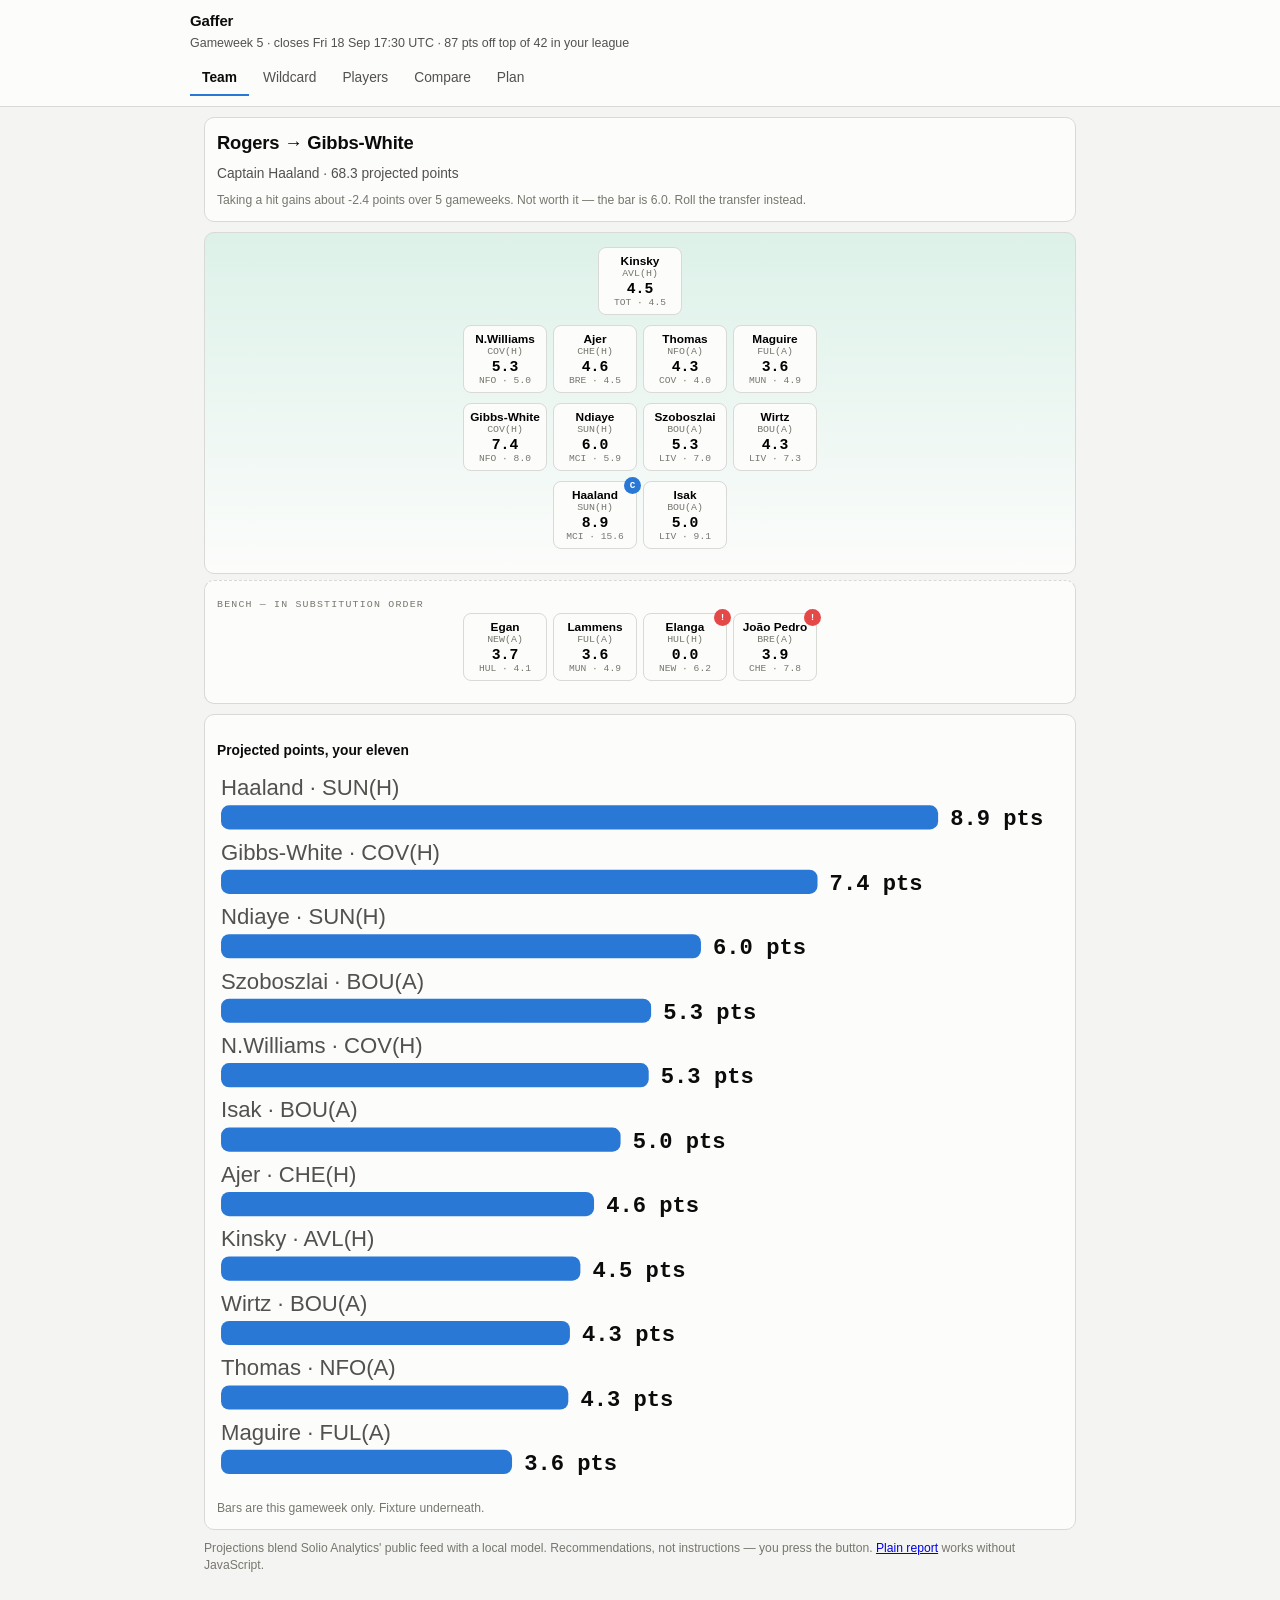
==== commit fe31c8bc: "Wildcarden får sin egen solve: femten spillere fra ingenting Transfermodellens kandidatpulje er de 1" ====
--- a/docs/index.html
+++ b/docs/index.html
@@ -20,6 +20,7 @@
     <div class="sub" id="sub">Loading…</div>
     <nav class="tabs" role="tablist" aria-label="Views">
       <button class="tab" role="tab" id="tab-team"    aria-selected="true"  aria-controls="view-team">Team</button>
+      <button class="tab" role="tab" id="tab-wildcard" aria-selected="false" aria-controls="view-wildcard">Wildcard</button>
       <button class="tab" role="tab" id="tab-players" aria-selected="false" aria-controls="view-players">Players</button>
       <button class="tab" role="tab" id="tab-compare" aria-selected="false" aria-controls="view-compare">Compare</button>
       <button class="tab" role="tab" id="tab-plan"    aria-selected="false" aria-controls="view-plan">Plan</button>
@@ -32,6 +33,7 @@
   <p id="failed" class="err hidden"></p>
 
   <section id="view-team"    role="tabpanel" aria-labelledby="tab-team"></section>
+  <section id="view-wildcard" role="tabpanel" aria-labelledby="tab-wildcard" class="hidden"></section>
   <section id="view-players" role="tabpanel" aria-labelledby="tab-players" class="hidden"></section>
   <section id="view-compare" role="tabpanel" aria-labelledby="tab-compare" class="hidden"></section>
   <section id="view-plan"    role="tabpanel" aria-labelledby="tab-plan"    class="hidden"></section>
--- a/docs/app.css
+++ b/docs/app.css
@@ -251,3 +251,48 @@
 .note { font-size: 0.76rem; color: var(--ink-3); line-height: 1.4; margin: 8px 0 0; }
 .err { color: var(--bad); }
 .hidden { display: none !important; }
+
+/* --- wildcard: the rebuild ------------------------------------------------
+   A drafted squad is read three ways: the pitch for shape, the chips for what
+   changed, the week strip for the fixtures you are actually buying. The strip
+   scrolls rather than wraps — eight gameweeks wrapped onto three lines stops
+   looking like a timeline. */
+.weekpick { padding-top: 10px; padding-bottom: 8px; }
+.weekpick .row-pos {
+  justify-content: flex-start;
+  flex-wrap: nowrap;
+  overflow-x: auto;
+  -webkit-overflow-scrolling: touch;
+  margin-top: 6px;
+  margin-bottom: 0;
+  padding-bottom: 2px;
+}
+.wk {
+  flex: 0 0 auto;
+  font: 650 0.72rem/1 var(--mono);
+  padding: 7px 9px;
+  border-radius: 7px;
+  border: 1px solid var(--line);
+  background: var(--surface-2);
+  color: var(--ink-2);
+  cursor: pointer;
+}
+.wk:hover, .wk:focus-visible { border-color: var(--series-1); outline: none; }
+.wk.on {
+  background: var(--series-1);
+  border-color: var(--series-1);
+  color: #fff;
+}
+.chips { display: flex; flex-wrap: wrap; gap: 6px; margin-top: 7px; }
+.chips > span {
+  font: 600 0.72rem/1.25 var(--mono);
+  padding: 4px 7px;
+  border-radius: 6px;
+  border: 1px solid var(--line);
+  background: var(--surface-2);
+}
+/* Colour carries the direction, but the card's own heading already says
+   "Sold" or "Bought" — so the hue is reinforcement, never the only signal. */
+.chip-rise { color: var(--good); border-color: color-mix(in srgb, var(--good) 40%, var(--line)); }
+.chip-fall { color: var(--bad);  border-color: color-mix(in srgb, var(--bad) 40%, var(--line)); }
+.chip-mute { color: var(--ink-3); }
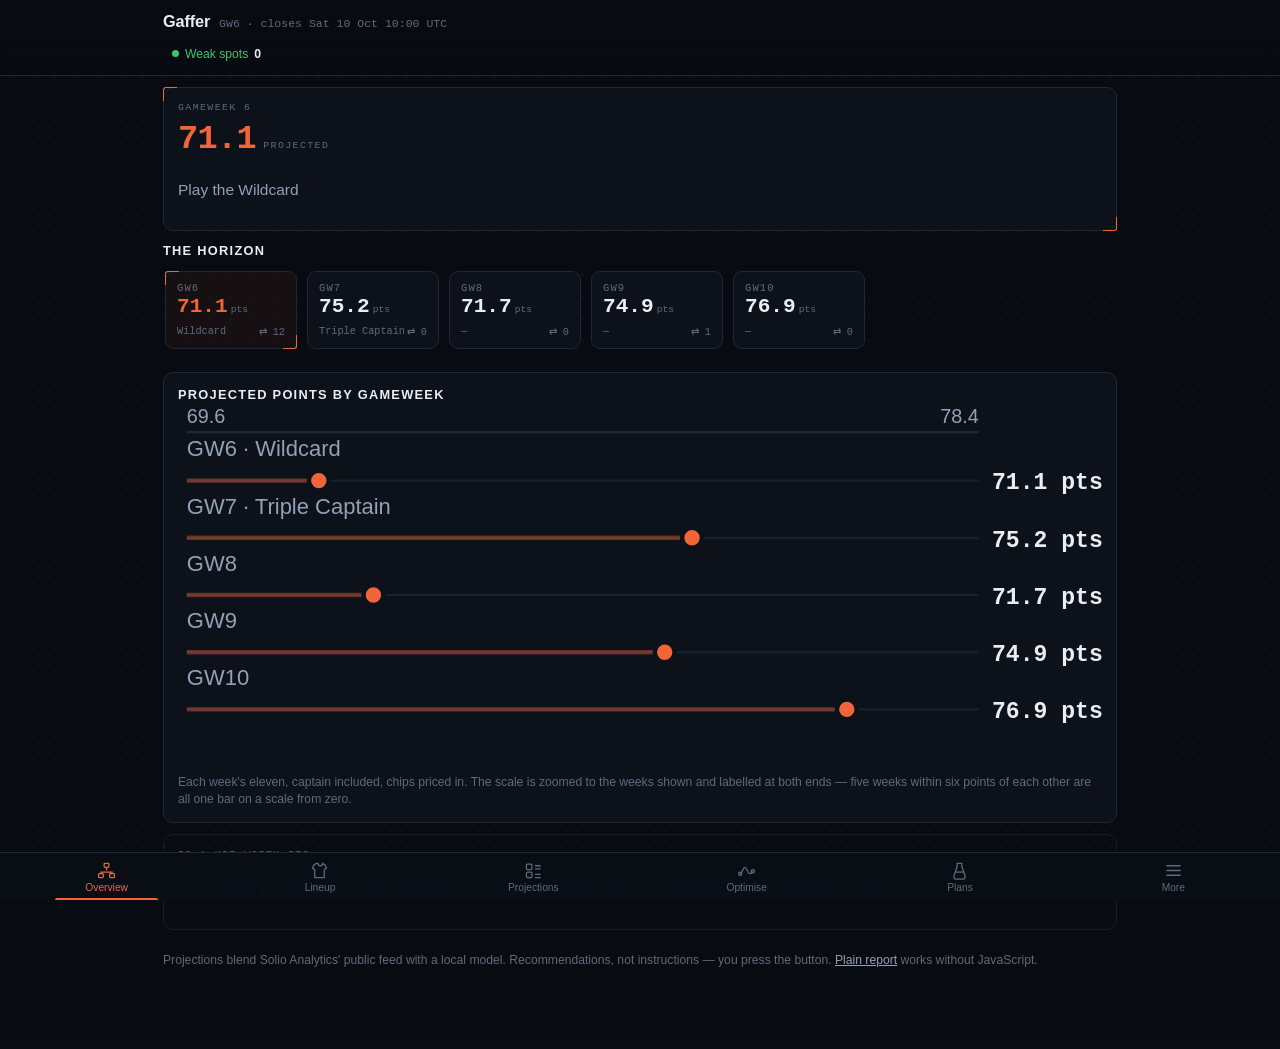
==== commit 96d6f208: "Appen bygget om omkring Solios struktur Seks faner i bunden — Overview, Lineup, Projections, Optimis" ====
--- a/docs/index.html
+++ b/docs/index.html
@@ -4,46 +4,73 @@
 <meta charset="utf-8">
 <meta name="viewport" content="width=device-width,initial-scale=1,viewport-fit=cover">
 <title>Gaffer</title>
-<meta name="color-scheme" content="light dark">
+<meta name="color-scheme" content="dark">
+<meta name="theme-color" content="#080b11">
 <link rel="stylesheet" href="app.css">
-<!-- Inline so the page stays a three-file deploy and the browser stops
-     probing for a favicon that is not there. The README tells you to add
-     this to your home screen, so it needs an icon. -->
-<link rel="icon" href="data:image/svg+xml,%3Csvg xmlns='http://www.w3.org/2000/svg' viewBox='0 0 32 32'%3E%3Crect width='32' height='32' rx='7' fill='%232a78d6'/%3E%3Ctext x='16' y='23' font-size='20' font-family='system-ui' font-weight='700' fill='white' text-anchor='middle'%3EG%3C/text%3E%3C/svg%3E">
+<!-- Inline so the page stays a three-file deploy and the browser stops probing
+     for a favicon that is not there. The README says to add this to your home
+     screen, so it needs an icon. -->
+<link rel="icon" href="data:image/svg+xml,%3Csvg xmlns='http://www.w3.org/2000/svg' viewBox='0 0 32 32'%3E%3Crect width='32' height='32' rx='7' fill='%23f2653a'/%3E%3Ctext x='16' y='23' font-size='19' font-family='system-ui' font-weight='700' fill='%23190701' text-anchor='middle'%3EG%3C/text%3E%3C/svg%3E">
 <meta name="apple-mobile-web-app-capable" content="yes">
+<meta name="apple-mobile-web-app-status-bar-style" content="black-translucent">
 <meta name="apple-mobile-web-app-title" content="Gaffer">
 </head>
 <body>
+
 <header class="top">
-  <div class="wrap" style="padding:0">
-    <div class="brand">Gaffer</div>
-    <div class="sub" id="sub">Loading…</div>
-    <nav class="tabs" role="tablist" aria-label="Views">
-      <button class="tab" role="tab" id="tab-team"    aria-selected="true"  aria-controls="view-team">Team</button>
-      <button class="tab" role="tab" id="tab-wildcard" aria-selected="false" aria-controls="view-wildcard">Wildcard</button>
-      <button class="tab" role="tab" id="tab-players" aria-selected="false" aria-controls="view-players">Players</button>
-      <button class="tab" role="tab" id="tab-compare" aria-selected="false" aria-controls="view-compare">Compare</button>
-      <button class="tab" role="tab" id="tab-plan"    aria-selected="false" aria-controls="view-plan">Plan</button>
-    </nav>
+  <div class="wrap">
+    <div class="brandrow">
+      <span class="brand">Gaffer</span>
+      <span class="sub" id="sub">loading…</span>
+    </div>
+    <div class="chips-row" id="chips"></div>
   </div>
 </header>
 
 <main class="wrap">
-  <p id="loading" class="muted">Fetching the latest solve…</p>
+  <p id="loading" class="muted" style="padding:20px 0">Fetching the latest solve…</p>
   <p id="failed" class="err hidden"></p>
 
-  <section id="view-team"    role="tabpanel" aria-labelledby="tab-team"></section>
-  <section id="view-wildcard" role="tabpanel" aria-labelledby="tab-wildcard" class="hidden"></section>
-  <section id="view-players" role="tabpanel" aria-labelledby="tab-players" class="hidden"></section>
-  <section id="view-compare" role="tabpanel" aria-labelledby="tab-compare" class="hidden"></section>
-  <section id="view-plan"    role="tabpanel" aria-labelledby="tab-plan"    class="hidden"></section>
+  <section id="view-overview"    role="tabpanel" aria-labelledby="tab-overview"></section>
+  <section id="view-lineup"      role="tabpanel" aria-labelledby="tab-lineup"      class="hidden"></section>
+  <section id="view-projections" role="tabpanel" aria-labelledby="tab-projections" class="hidden"></section>
+  <section id="view-optimise"    role="tabpanel" aria-labelledby="tab-optimise"    class="hidden"></section>
+  <section id="view-plans"       role="tabpanel" aria-labelledby="tab-plans"       class="hidden"></section>
+  <section id="view-more"        role="tabpanel" aria-labelledby="tab-more"        class="hidden"></section>
 
-  <p class="note">
+  <p class="note" style="margin:22px 0 8px">
     Projections blend Solio Analytics' public feed with a local model.
     Recommendations, not instructions — you press the button.
-    <a href="report.html">Plain report</a> works without JavaScript.
+    <a href="report.html" style="color:var(--ink-2)">Plain report</a> works without JavaScript.
   </p>
 </main>
+
+<nav class="nav" role="tablist" aria-label="Views">
+  <button role="tab" id="tab-overview" aria-selected="true" aria-controls="view-overview">
+    <svg viewBox="0 0 24 24"><rect x="9" y="3" width="6" height="5" rx="1"/><rect x="2" y="16" width="6" height="5" rx="1"/><rect x="16" y="16" width="6" height="5" rx="1"/><path d="M12 8v4M5 16v-2h14v2"/></svg>
+    Overview
+  </button>
+  <button role="tab" id="tab-lineup" aria-selected="false" aria-controls="view-lineup">
+    <svg viewBox="0 0 24 24"><path d="M8 3 5 5 3 9l3 2v10h12V11l3-2-2-4-3-2a3 3 0 0 1-6 0Z"/></svg>
+    Lineup
+  </button>
+  <button role="tab" id="tab-projections" aria-selected="false" aria-controls="view-projections">
+    <svg viewBox="0 0 24 24"><rect x="3" y="4" width="7" height="7" rx="1.5"/><rect x="3" y="14" width="7" height="7" rx="1.5"/><path d="M14 6h7M14 10h7M14 17h7M14 21h7"/></svg>
+    Projections
+  </button>
+  <button role="tab" id="tab-optimise" aria-selected="false" aria-controls="view-optimise">
+    <svg viewBox="0 0 24 24"><path d="M4 16c3 0 3-8 6-8s3 8 6 8 4-3 4-3"/><circle cx="4" cy="16" r="2"/><circle cx="20" cy="13" r="2"/></svg>
+    Optimise
+  </button>
+  <button role="tab" id="tab-plans" aria-selected="false" aria-controls="view-plans">
+    <svg viewBox="0 0 24 24"><path d="M9 3h6v4l4 12a3 3 0 0 1-3 4H8a3 3 0 0 1-3-4L9 7Z"/><path d="M7 14h10"/></svg>
+    Plans
+  </button>
+  <button role="tab" id="tab-more" aria-selected="false" aria-controls="view-more">
+    <svg viewBox="0 0 24 24" id="more-icon"><path d="M3 6h18M3 12h18M3 18h18"/></svg>
+    More
+  </button>
+</nav>
 
 <script src="app.js"></script>
 </body>
--- a/docs/app.css
+++ b/docs/app.css
@@ -1,298 +1,476 @@
 /* ===========================================================================
-   Gaffer — interactive app.
-   Palette is the validated data-viz reference instance. Both modes are
-   selected, not flipped: the dark column is the same three hues re-stepped for
-   the dark surface, and both were run through the six checks.
-   Light-mode aqua sits below 3:1 on the surface, so every bar carries a
-   visible label — that is the relief rule, not a decoration.
+   Gaffer — the instrument panel.
+
+   Dark-first and dark-only. This is a tool you open on a phone at a deadline,
+   and every surface it competes with — the FPL app, the projection sites — is
+   dark. A light mode would be the only bright thing on the screen.
+
+   Two motifs do most of the work. Bracket corners mark anything selected or
+   selectable, so "this is a thing you can act on" never depends on colour
+   alone. And every number that matters is large, tabular and unadorned: the
+   page is read at arm's length in the ninety seconds before a deadline.
    =========================================================================== */
 
 :root {
-  color-scheme: light;
-  --surface-0: #f4f4f2;
-  --surface-1: #fcfcfb;
-  --surface-2: #ececea;
-  --line:      #d9d9d5;
-  --ink:       #0b0b0b;
-  --ink-2:     #52514e;
-  --ink-3:     #77766f;
-
-  --series-1: #2a78d6;
-  --series-2: #eb6834;
-  --series-3: #1baf7a;
-
-  --good:     #1baf7a;
-  --warn:     #eda100;
-  --bad:      #e34948;
-
-  --mono: ui-monospace, "SF Mono", Menlo, monospace;
+  color-scheme: dark;
+
+  --bg:        #080b11;
+  --surface-0: #0c111a;
+  --surface-1: #111825;
+  --surface-2: #17202e;
+  --line:      #1e2836;
+  --line-soft: #161e2a;
+
+  --ink:   #e9eef6;
+  --ink-2: #93a1b4;
+  --ink-3: #5d6b7d;
+
+  /* Orange is the interface: selected, primary, "you are here". It is never
+     used for data, so a chart can never be confused with a control. */
+  --accent:     #f2653a;
+  --accent-dim: rgba(242, 101, 58, 0.13);
+  --accent-ink: #ff8258;
+
+  /* Data colours. Validated against the dark surface; each carries a label
+     because hue alone is not a signal. */
+  --blue:   #3d8bd4;
+  --blue-2: #1f6fbf;
+  --teal:   #2dc9b4;
+  --green:  #3ec46f;
+  --amber:  #d9a13a;
+  --red:    #e2584f;
+  --purple: #8b6cf0;
+
+  --mono: ui-monospace, "SF Mono", SFMono-Regular, Menlo, monospace;
   --sans: -apple-system, BlinkMacSystemFont, "Segoe UI", Inter, Roboto, sans-serif;
-}
-
-@media (prefers-color-scheme: dark) {
-  :root:not([data-theme="light"]) {
-    color-scheme: dark;
-    --surface-0: #121211;
-    --surface-1: #1a1a19;
-    --surface-2: #232321;
-    --line:      #33332f;
-    --ink:       #ffffff;
-    --ink-2:     #c3c2b7;
-    --ink-3:     #8f8e85;
-    --series-1: #3987e5;
-    --series-2: #d95926;
-    --series-3: #199e70;
-    --good:     #199e70;
-    --warn:     #c98500;
-    --bad:      #e66767;
-  }
-}
-
-:root[data-theme="dark"] {
-  color-scheme: dark;
-  --surface-0: #121211;
-  --surface-1: #1a1a19;
-  --surface-2: #232321;
-  --line:      #33332f;
-  --ink:       #ffffff;
-  --ink-2:     #c3c2b7;
-  --ink-3:     #8f8e85;
-  --series-1: #3987e5;
-  --series-2: #d95926;
-  --series-3: #199e70;
-  --good:     #199e70;
-  --warn:     #c98500;
-  --bad:      #e66767;
+
+  --nav-h: 58px;
 }
 
 * { box-sizing: border-box; }
+
+html { background: var(--bg); }
 
 body {
   margin: 0;
-  background: var(--surface-0);
+  background: var(--bg);
   color: var(--ink);
   font-family: var(--sans);
   font-size: 15px;
   line-height: 1.45;
   -webkit-text-size-adjust: 100%;
-  padding-bottom: calc(64px + env(safe-area-inset-bottom));
-}
-
-.wrap { max-width: 900px; margin: 0 auto; padding: 0 14px; }
-
-/* --- chrome ------------------------------------------------------------- */
-
-header.top {
-  position: sticky;
-  top: 0;
-  z-index: 20;
-  background: var(--surface-1);
+  padding-bottom: calc(var(--nav-h) + env(safe-area-inset-bottom) + 14px);
+}
+
+/* The dot grid. It reads as a canvas rather than a document — which is what
+   the Overview actually is. Fixed so it does not scroll away. */
+body::before {
+  content: "";
+  position: fixed;
+  inset: 0;
+  background-image: radial-gradient(var(--line-soft) 1px, transparent 1px);
+  background-size: 22px 22px;
+  opacity: 0.55;
+  pointer-events: none;
+  z-index: 0;
+}
+
+.wrap { position: relative; z-index: 1; max-width: 980px; margin: 0 auto; padding: 0 13px; }
+
+/* --- header ---------------------------------------------------------------- */
+
+.top {
+  position: relative;
+  z-index: 2;
+  background: linear-gradient(var(--bg), rgba(8, 11, 17, 0.86));
   border-bottom: 1px solid var(--line);
-  padding: calc(10px + env(safe-area-inset-top)) 14px 10px;
-}
-
-.brand { font-weight: 700; letter-spacing: -0.01em; }
-.sub { color: var(--ink-2); font-size: 0.78rem; margin-top: 2px; }
-
-nav.tabs {
-  display: flex;
-  gap: 2px;
-  margin-top: 10px;
-  overflow-x: auto;
-  scrollbar-width: none;
-}
-nav.tabs::-webkit-scrollbar { display: none; }
-
-.tab {
-  background: none;
-  border: none;
-  border-bottom: 2px solid transparent;
+  padding: 10px 0 9px;
+  backdrop-filter: saturate(1.2) blur(8px);
+}
+.brandrow { display: flex; align-items: baseline; gap: 9px; }
+.brand { font-weight: 750; letter-spacing: -0.01em; font-size: 1.02rem; }
+.sub { color: var(--ink-3); font-size: 0.72rem; font-family: var(--mono); }
+
+/* Status chips — the Swing / Health / Robustness row. A dot carries the
+   verdict, the label names it, the value states it. Three redundant signals
+   because this is the row you glance at. */
+.chips-row { display: flex; flex-wrap: wrap; gap: 6px; margin-top: 8px; }
+.chip {
+  display: inline-flex; align-items: center; gap: 6px;
+  font-size: 0.76rem;
+  padding: 4px 10px 4px 8px;
+  border-radius: 999px;
+  border: 1px solid transparent;
   color: var(--ink-2);
-  font: inherit;
-  font-size: 0.86rem;
-  padding: 6px 12px;
+  background: transparent;
   cursor: pointer;
-  white-space: nowrap;
-}
-.tab[aria-selected="true"] { color: var(--ink); border-bottom-color: var(--series-1); font-weight: 650; }
-
-h2 { font-size: 1rem; margin: 20px 0 8px; }
-h3 { font-size: 0.86rem; margin: 14px 0 6px; }
-
-.muted { color: var(--ink-2); font-size: 0.82rem; }
-.mono { font-family: var(--mono); }
+}
+.chip .dot { width: 7px; height: 7px; border-radius: 50%; background: var(--ink-3); flex: 0 0 auto; }
+.chip b { color: var(--ink); font-weight: 650; }
+.chip[aria-pressed="true"] { background: var(--surface-2); border-color: var(--line); color: var(--ink); }
+.chip.good .dot { background: var(--green); }
+.chip.warn .dot { background: var(--amber); }
+.chip.bad  .dot { background: var(--red); }
+
+/* --- cards ----------------------------------------------------------------- */
 
 .card {
-  background: var(--surface-1);
+  position: relative;
+  background: var(--surface-0);
   border: 1px solid var(--line);
   border-radius: 10px;
-  padding: 12px;
-  margin: 10px 0;
-}
-
-.headline { font-size: 1.15rem; font-weight: 700; letter-spacing: -0.01em; }
-
-/* --- pitch -------------------------------------------------------------- */
-
-.pitch {
-  background:
-    linear-gradient(180deg, color-mix(in srgb, var(--series-3) 14%, var(--surface-1)), var(--surface-1));
-  border: 1px solid var(--line);
-  border-radius: 10px;
-  padding: 14px 6px;
-}
-
-.row-pos { display: flex; justify-content: center; gap: 6px; flex-wrap: wrap; margin-bottom: 10px; }
-
-.pl {
-  width: 84px;
+  padding: 13px 14px;
+  margin: 11px 0;
+}
+.card.flat { background: transparent; border-color: var(--line-soft); }
+
+/* Bracket corners. Drawn as two L-shaped pseudo-elements rather than a full
+   border so the card reads as a target rather than a box — and so "selected"
+   is a shape change, not just a colour change. */
+.bracket { position: relative; }
+.bracket::before, .bracket::after {
+  content: "";
+  position: absolute;
+  width: 13px; height: 13px;
+  border: 1.5px solid var(--accent);
+  pointer-events: none;
+}
+.bracket::before { top: -1px; left: -1px; border-right: 0; border-bottom: 0; border-radius: 3px 0 0 0; }
+.bracket::after { bottom: -1px; right: -1px; border-left: 0; border-top: 0; border-radius: 0 0 3px 0; }
+
+.sec-head {
+  display: flex; align-items: center; gap: 8px;
+  margin-bottom: 4px;
+}
+.sec-head h2, .sec-head h3 {
+  margin: 0;
+  font-size: 0.8rem;
+  font-weight: 700;
+  letter-spacing: 0.1em;
+  text-transform: uppercase;
+  color: var(--ink);
+}
+.sec-head .spacer { flex: 1; }
+.sec-head .verdictval { font-size: 0.8rem; font-weight: 650; }
+.sec-note { color: var(--ink-3); font-size: 0.79rem; margin: 2px 0 10px; }
+
+.label {
+  font-family: var(--mono); font-size: 0.62rem; letter-spacing: 0.14em;
+  text-transform: uppercase; color: var(--ink-3);
+}
+.big { font-family: var(--mono); font-weight: 700; letter-spacing: -0.02em; }
+.big-xl { font-size: 2.1rem; }
+.big-l  { font-size: 1.5rem; }
+.big-m  { font-size: 1.1rem; }
+.accent { color: var(--accent); }
+.muted  { color: var(--ink-2); }
+.dim    { color: var(--ink-3); }
+.good   { color: var(--green); }
+.warn   { color: var(--amber); }
+.bad    { color: var(--red); }
+.note   { color: var(--ink-3); font-size: 0.76rem; line-height: 1.45; margin: 9px 0 0; }
+.err    { color: var(--red); }
+.hidden { display: none !important; }
+
+/* --- segmented controls ---------------------------------------------------- */
+
+.seg {
+  display: flex;
   background: var(--surface-1);
   border: 1px solid var(--line);
   border-radius: 8px;
-  padding: 6px 4px;
+  padding: 3px;
+  gap: 3px;
+  overflow-x: auto;
+  -webkit-overflow-scrolling: touch;
+}
+.seg button {
+  flex: 1 0 auto;
+  font: 650 0.72rem/1 var(--sans);
+  letter-spacing: 0.04em;
+  text-transform: uppercase;
+  padding: 8px 9px;
+  border: 0;
+  border-radius: 6px;
+  background: transparent;
+  color: var(--ink-2);
+  cursor: pointer;
+  white-space: nowrap;
+}
+.seg button[aria-pressed="true"] { background: var(--accent-dim); color: var(--accent-ink); }
+.seg.plain button[aria-pressed="true"] { background: var(--surface-2); color: var(--ink); }
+
+/* --- buttons --------------------------------------------------------------- */
+
+.btn {
+  display: inline-flex; align-items: center; gap: 7px;
+  font: 650 0.78rem/1 var(--sans);
+  letter-spacing: 0.06em; text-transform: uppercase;
+  padding: 10px 14px;
+  border-radius: 8px;
+  border: 1px solid var(--line);
+  background: var(--surface-1);
+  color: var(--ink-2);
+  cursor: pointer;
+}
+.btn:hover, .btn:focus-visible { border-color: var(--accent); color: var(--ink); outline: none; }
+.btn.primary { background: var(--accent); border-color: var(--accent); color: #12060270; color: #190701; }
+.btn.ghost-accent { border-color: var(--accent); color: var(--accent-ink); background: transparent; }
+.btnrow { display: flex; flex-wrap: wrap; gap: 8px; }
+
+/* --- the pitch ------------------------------------------------------------- */
+
+.pitch {
+  background:
+    radial-gradient(120% 78% at 50% 0%, rgba(45, 201, 180, 0.07), transparent 62%),
+    var(--surface-0);
+  border: 1px solid var(--line);
+  border-radius: 12px;
+  padding: 14px 7px 8px;
+  margin: 11px 0;
+}
+.row-pos { display: flex; justify-content: center; gap: 4px; flex-wrap: wrap; margin-bottom: 11px; }
+.pl {
+  width: 68px;
+  border: 0; background: transparent; padding: 0;
+  cursor: pointer;
+  position: relative;
   text-align: center;
+  color: var(--ink);
+}
+/* The shirt. A flat polygon rather than a photo — it has to render at 74px on
+   a phone and carry a club colour, and a crest at that size is a smudge. */
+.kit {
+  width: 42px; height: 40px; margin: 0 auto 3px;
+  clip-path: polygon(22% 0, 36% 8%, 64% 8%, 78% 0, 100% 16%, 86% 33%, 86% 100%, 14% 100%, 14% 33%, 0 16%);
+  background: var(--surface-2);
+  position: relative;
+}
+.pl-xp {
+  font-family: var(--mono); font-size: 1.02rem; font-weight: 700;
+  margin-top: -14px; position: relative; z-index: 2;
+  text-shadow: 0 1px 3px rgba(0, 0, 0, 0.85);
+}
+.pl-name {
+  font-size: 0.64rem; font-weight: 650;
+  background: var(--surface-2); border: 1px solid var(--line);
+  border-radius: 4px; padding: 2px 3px; margin-top: 3px;
+  overflow: hidden; text-overflow: ellipsis; white-space: nowrap;
+}
+.pl-opp { font-size: 0.58rem; color: var(--ink-3); font-family: var(--mono); margin-top: 2px; }
+.pl .badge {
+  position: absolute; top: -2px; right: 10px;
+  width: 16px; height: 16px; border-radius: 50%;
+  font: 700 0.58rem/16px var(--mono); color: #fff;
+}
+.badge-c { background: var(--accent); }
+.badge-v { background: var(--blue-2); }
+.badge-f { background: var(--red); }
+.benchband {
+  background: var(--surface-1);
+  border-top: 1px dashed var(--line);
+  border-radius: 0 0 12px 12px;
+  margin: 0 -7px -8px; padding: 9px 7px 3px;
+}
+.benchband .label { display: block; text-align: center; margin-bottom: 7px; }
+
+/* --- tables ---------------------------------------------------------------- */
+
+.tablewrap { overflow-x: auto; -webkit-overflow-scrolling: touch; margin: 0 -14px; padding: 0 14px; }
+.tablewrap.tall { max-height: 64vh; overflow-y: auto; }
+table { width: 100%; border-collapse: separate; border-spacing: 0; font-size: 0.79rem; }
+th, td { padding: 7px 8px; text-align: right; white-space: nowrap; border-bottom: 1px solid var(--line-soft); }
+th {
+  position: sticky; top: 0; z-index: 2;
+  background: var(--surface-1);
+  color: var(--ink-3); font-weight: 650;
+  font-size: 0.68rem; letter-spacing: 0.08em; text-transform: uppercase;
   cursor: pointer;
-  position: relative;
-}
-.pl:hover, .pl:focus-visible { border-color: var(--series-1); outline: none; }
-.pl-name { font-size: 0.74rem; font-weight: 650; overflow: hidden; text-overflow: ellipsis; white-space: nowrap; }
-.pl-opp  { font-size: 0.62rem; color: var(--ink-3); font-family: var(--mono); }
-.pl-xp   { font-size: 0.92rem; font-weight: 700; font-family: var(--mono); margin-top: 2px; }
-.pl-own  { font-size: 0.6rem; color: var(--ink-3); font-family: var(--mono); }
-
-.badge {
-  position: absolute; top: -5px; right: -5px;
-  width: 17px; height: 17px; border-radius: 50%;
-  font-size: 0.58rem; font-weight: 700; font-family: var(--mono);
-  display: flex; align-items: center; justify-content: center;
-  background: var(--series-1); color: #fff;
-}
-.badge-c { background: var(--series-1); }
-.badge-f { background: var(--bad); }
-
-.benchbar { margin-top: 6px; padding-top: 10px; border-top: 1px dashed var(--line); }
-.label { font-family: var(--mono); font-size: 0.62rem; letter-spacing: 0.12em; text-transform: uppercase; color: var(--ink-3); }
-
-/* --- filters ------------------------------------------------------------ */
-
-.filters {
-  display: flex; flex-wrap: wrap; gap: 8px; align-items: center;
-  margin: 10px 0;
-}
+}
+th:first-child, td:first-child {
+  text-align: left; position: sticky; left: 0;
+  background: var(--surface-0);
+}
+th:first-child { z-index: 3; background: var(--surface-1); }
+tbody tr:hover td { background: var(--surface-1); }
+tbody tr { cursor: pointer; }
+td.num { font-family: var(--mono); }
+
+/* Heatmap cells. The value is always printed — the fill is a second channel,
+   never the only one, because these colours sit close together at the middle
+   of the scale. */
+td.heat { font-family: var(--mono); font-weight: 650; color: var(--ink); border-radius: 3px; }
+
+.pill {
+  font-family: var(--mono); font-size: 0.6rem; padding: 1px 5px;
+  border-radius: 4px; background: var(--surface-2); color: var(--ink-2);
+}
+
+/* --- filters --------------------------------------------------------------- */
+
+.filters { display: flex; gap: 7px; flex-wrap: wrap; align-items: center; margin: 10px 0; }
 .filters select, .filters input {
-  background: var(--surface-1);
-  border: 1px solid var(--line);
-  color: var(--ink);
-  border-radius: 6px;
-  padding: 5px 8px;
-  font: inherit;
-  font-size: 0.82rem;
-}
-.filters input[type="search"] { min-width: 140px; flex: 1; }
-.chipbtn {
-  background: var(--surface-1); border: 1px solid var(--line); color: var(--ink-2);
-  border-radius: 999px; padding: 4px 11px; font: inherit; font-size: 0.78rem; cursor: pointer;
-}
-.chipbtn[aria-pressed="true"] { background: var(--series-1); border-color: var(--series-1); color: #fff; font-weight: 650; }
-
-/* --- table -------------------------------------------------------------- */
-
-.tablewrap { overflow-x: auto; -webkit-overflow-scrolling: touch; }
-table { width: 100%; border-collapse: collapse; font-size: 0.8rem; }
-th, td { padding: 6px 8px; text-align: right; white-space: nowrap; border-bottom: 1px solid var(--line); }
-th:first-child, td:first-child { text-align: left; position: sticky; left: 0; background: var(--surface-0); }
-thead th {
-  font-family: var(--mono); font-size: 0.62rem; letter-spacing: 0.08em;
-  text-transform: uppercase; color: var(--ink-3); cursor: pointer; user-select: none;
-  position: sticky; top: 0; background: var(--surface-0); z-index: 2;
-}
-thead th:first-child { z-index: 3; }
-tbody tr:hover td, tbody tr:hover th { background: var(--surface-2); }
-tbody tr.mine td:first-child { border-left: 3px solid var(--series-1); }
-.pill { font-family: var(--mono); font-size: 0.6rem; padding: 1px 5px; border-radius: 4px; background: var(--surface-2); color: var(--ink-2); }
-
-/* --- charts ------------------------------------------------------------- */
-
-.chart { width: 100%; display: block; }
+  background: var(--surface-1); color: var(--ink);
+  border: 1px solid var(--line); border-radius: 8px;
+  padding: 9px 10px; font: 500 0.8rem var(--sans);
+}
+.filters input[type="search"] { flex: 1; min-width: 120px; }
+
+/* --- charts ---------------------------------------------------------------- */
+
+.chart { width: 100%; display: block; overflow: visible; }
 .chart text { font-family: var(--sans); fill: var(--ink-2); }
 .chart .val { font-family: var(--mono); font-weight: 650; fill: var(--ink); }
 .chart .gridline { stroke: var(--line); stroke-width: 1; }
 .chart .axis { stroke: var(--line); stroke-width: 1; }
 
-.legend { display: flex; gap: 14px; flex-wrap: wrap; margin: 6px 0 2px; font-size: 0.78rem; }
+.legend { display: flex; gap: 13px; flex-wrap: wrap; margin: 7px 0 2px; font-size: 0.74rem; }
 .legend span { display: inline-flex; align-items: center; gap: 5px; color: var(--ink-2); }
-.swatch { width: 10px; height: 10px; border-radius: 2px; display: inline-block; }
-
-/* --- compare ------------------------------------------------------------ */
-
-.pickrow { display: flex; gap: 8px; flex-wrap: wrap; }
-.pickrow select { flex: 1; min-width: 130px; }
-
-.verdict { font-size: 0.86rem; margin: 8px 0 0; color: var(--ink-2); }
-.verdict strong { color: var(--ink); }
-
-/* --- plan --------------------------------------------------------------- */
-
-.gwrow {
-  display: flex; align-items: baseline; gap: 10px;
-  padding: 8px 0; border-bottom: 1px solid var(--line);
-}
-.gwrow:last-child { border-bottom: none; }
-.gwno { font-family: var(--mono); font-weight: 700; font-size: 0.78rem; min-width: 42px; }
-.gwmove { flex: 1; font-size: 0.82rem; }
-.gwmove .o { color: var(--ink-3); text-decoration: line-through; }
-.gwep { font-family: var(--mono); font-weight: 650; }
-
-.tag {
-  font-size: 0.66rem; font-family: var(--mono); padding: 1px 6px; border-radius: 4px;
-  background: var(--series-2); color: #fff; font-weight: 650;
-}
-
-.note { font-size: 0.76rem; color: var(--ink-3); line-height: 1.4; margin: 8px 0 0; }
-.err { color: var(--bad); }
-.hidden { display: none !important; }
-
-/* --- wildcard: the rebuild ------------------------------------------------
-   A drafted squad is read three ways: the pitch for shape, the chips for what
-   changed, the week strip for the fixtures you are actually buying. The strip
-   scrolls rather than wraps — eight gameweeks wrapped onto three lines stops
-   looking like a timeline. */
-.weekpick { padding-top: 10px; padding-bottom: 8px; }
-.weekpick .row-pos {
-  justify-content: flex-start;
-  flex-wrap: nowrap;
-  overflow-x: auto;
-  -webkit-overflow-scrolling: touch;
-  margin-top: 6px;
-  margin-bottom: 0;
-  padding-bottom: 2px;
-}
-.wk {
-  flex: 0 0 auto;
-  font: 650 0.72rem/1 var(--mono);
-  padding: 7px 9px;
-  border-radius: 7px;
-  border: 1px solid var(--line);
-  background: var(--surface-2);
-  color: var(--ink-2);
-  cursor: pointer;
-}
-.wk:hover, .wk:focus-visible { border-color: var(--series-1); outline: none; }
-.wk.on {
-  background: var(--series-1);
-  border-color: var(--series-1);
-  color: #fff;
-}
-.chips { display: flex; flex-wrap: wrap; gap: 6px; margin-top: 7px; }
-.chips > span {
-  font: 600 0.72rem/1.25 var(--mono);
-  padding: 4px 7px;
-  border-radius: 6px;
-  border: 1px solid var(--line);
-  background: var(--surface-2);
-}
-/* Colour carries the direction, but the card's own heading already says
-   "Sold" or "Bought" — so the hue is reinforcement, never the only signal. */
-.chip-rise { color: var(--good); border-color: color-mix(in srgb, var(--good) 40%, var(--line)); }
-.chip-fall { color: var(--bad);  border-color: color-mix(in srgb, var(--bad) 40%, var(--line)); }
-.chip-mute { color: var(--ink-3); }
+.swatch { width: 10px; height: 10px; border-radius: 2px; display: inline-block; flex: 0 0 auto; }
+
+/* --- stat tiles ------------------------------------------------------------ */
+
+.tiles { display: grid; grid-template-columns: repeat(auto-fit, minmax(96px, 1fr)); gap: 8px; margin: 10px 0 2px; }
+.tile {
+  background: var(--surface-1); border: 1px solid var(--line);
+  border-radius: 9px; padding: 11px 9px; text-align: center;
+}
+.tile.key { border-color: var(--blue-2); background: rgba(31, 111, 191, 0.09); }
+.tile .label { display: block; margin-bottom: 5px; letter-spacing: 0.1em; }
+.tile .v { font-family: var(--mono); font-size: 1.22rem; font-weight: 700; }
+.tile.key .v { color: var(--blue); }
+
+/* --- the gameweek strip (Overview) ----------------------------------------- */
+
+.strip { display: flex; gap: 10px; overflow-x: auto; -webkit-overflow-scrolling: touch; padding: 6px 2px 12px; }
+.node {
+  flex: 0 0 auto; width: 132px;
+  background: var(--surface-0); border: 1px solid var(--line);
+  border-radius: 9px; padding: 10px 11px;
+  cursor: pointer; position: relative; color: inherit; text-align: left;
+}
+.node[aria-pressed="true"] { background: rgba(242, 101, 58, 0.06); }
+.node .gwno { font-family: var(--mono); font-size: 0.66rem; color: var(--ink-3); letter-spacing: 0.1em; }
+.node .pts { font-family: var(--mono); font-size: 1.32rem; font-weight: 700; }
+.node .pts small { font-size: 0.6rem; color: var(--ink-3); font-weight: 500; margin-left: 3px; }
+.node .foot { display: flex; justify-content: space-between; font-family: var(--mono); font-size: 0.64rem; color: var(--ink-3); margin-top: 7px; }
+/* The range bar: downside, the mean, upside. A single tick on a track says
+   more about a week than a second decimal place on the mean. */
+.range { height: 5px; background: var(--surface-2); border-radius: 3px; position: relative; margin-top: 8px; }
+.range i { position: absolute; top: -3px; width: 2px; height: 11px; background: var(--accent); border-radius: 1px; }
+.rangenums { display: flex; justify-content: space-between; font-family: var(--mono); font-size: 0.6rem; color: var(--ink-3); margin-top: 3px; }
+
+/* --- sliders (Optimise) ---------------------------------------------------- */
+
+.slider { margin: 15px 0 4px; }
+.slider .head { display: flex; align-items: baseline; gap: 8px; }
+.slider .head .name { font-size: 0.86rem; font-weight: 600; }
+.slider .head .spacer { flex: 1; }
+.slider .head .v { font-family: var(--mono); font-weight: 700; color: var(--accent); }
+.slider input[type="range"] {
+  width: 100%; margin: 9px 0 5px; accent-color: var(--accent);
+  background: transparent;
+}
+.slider .ends { display: flex; justify-content: space-between; font-size: 0.72rem; color: var(--ink-3); }
+.slider .ends .on { color: var(--ink); background: var(--accent-dim); border-radius: 5px; padding: 2px 7px; }
+
+/* --- preset grid ----------------------------------------------------------- */
+
+.presets { display: grid; grid-template-columns: repeat(3, 1fr); gap: 8px; margin-top: 9px; }
+.preset {
+  position: relative;
+  background: var(--surface-0); border: 1px solid var(--line);
+  border-radius: 9px; padding: 15px 6px 12px;
+  color: var(--ink-2); cursor: pointer;
+  font: 650 0.72rem/1.2 var(--sans); letter-spacing: 0.06em; text-transform: uppercase;
+  text-align: center;
+}
+.preset[aria-pressed="true"] { background: rgba(242, 101, 58, 0.09); color: var(--accent-ink); }
+.preset svg { display: block; margin: 0 auto 7px; }
+
+/* --- matrix ---------------------------------------------------------------- */
+
+.matrix { border-collapse: separate; border-spacing: 4px; width: 100%; font-size: 0.8rem; }
+.matrix td, .matrix th { border: 0; padding: 0; text-align: center; }
+.matrix th { position: static; background: transparent; color: var(--ink-2); font-size: 0.7rem; letter-spacing: 0.06em; }
+.matrix .cell {
+  border-radius: 7px; padding: 13px 4px;
+  font-family: var(--mono); font-weight: 700; font-size: 0.95rem;
+  background: var(--surface-1); color: var(--ink);
+}
+.matrix .cell.fav { background: rgba(31, 111, 191, 0.42); }
+.matrix .cell.unfav { background: rgba(140, 90, 30, 0.42); }
+.matrix .cell.tot { background: rgba(226, 88, 79, 0.10); }
+.matrix .cell.grand { background: var(--accent); color: #190701; }
+
+/* --- exposure bars --------------------------------------------------------- */
+
+.exprow { display: grid; grid-template-columns: 38px 1fr auto; gap: 9px; align-items: center; margin: 5px 0; }
+.exprow .t { font-family: var(--mono); font-size: 0.74rem; color: var(--ink-2); }
+.exptrack { height: 17px; border-radius: 4px; background: var(--surface-1); overflow: hidden; position: relative; }
+.exptrack i { display: block; height: 100%; border-radius: 4px; }
+.exprow .n { font-family: var(--mono); font-size: 0.7rem; color: var(--ink-3); text-align: right; }
+
+/* --- list rows ------------------------------------------------------------- */
+
+.listrow {
+  display: flex; align-items: center; gap: 9px;
+  padding: 9px 0; border-bottom: 1px solid var(--line-soft);
+}
+.listrow:last-child { border-bottom: 0; }
+.listrow .grow { flex: 1; min-width: 0; }
+.listrow .nm { font-size: 0.86rem; font-weight: 600; }
+.listrow .sub { font-size: 0.72rem; color: var(--ink-3); font-family: var(--mono); }
+.swap {
+  font: 650 0.72rem var(--mono);
+  background: rgba(62, 196, 111, 0.12); color: var(--green);
+  border: 1px solid rgba(62, 196, 111, 0.28);
+  border-radius: 6px; padding: 4px 8px; white-space: nowrap;
+}
+
+/* --- bottom navigation ----------------------------------------------------- */
+
+.nav {
+  position: fixed; left: 0; right: 0; bottom: 0; z-index: 10;
+  display: grid; grid-template-columns: repeat(6, 1fr);
+  background: rgba(10, 14, 21, 0.97);
+  border-top: 1px solid var(--line);
+  padding-bottom: env(safe-area-inset-bottom);
+  backdrop-filter: blur(10px);
+}
+.nav button {
+  background: transparent; border: 0; cursor: pointer;
+  color: var(--ink-3);
+  padding: 8px 2px 7px;
+  display: flex; flex-direction: column; align-items: center; gap: 3px;
+  font: 500 0.64rem/1 var(--sans);
+  position: relative;
+}
+.nav button svg { width: 19px; height: 19px; stroke: currentColor; fill: none; stroke-width: 1.6; }
+.nav button[aria-selected="true"] { color: var(--accent); }
+.nav button[aria-selected="true"]::after {
+  content: ""; position: absolute; bottom: 0; left: 26%; right: 26%;
+  height: 2px; background: var(--accent); border-radius: 2px 2px 0 0;
+}
+
+/* The More sheet, which slides over the page rather than navigating away —
+   the menu is a detour, not a destination. */
+.sheet {
+  position: fixed; left: 0; right: 0; bottom: var(--nav-h); z-index: 9;
+  background: var(--surface-0); border-top: 1px solid var(--line);
+  padding: 6px 0 calc(env(safe-area-inset-bottom) + 6px);
+}
+.sheet button {
+  display: flex; align-items: center; gap: 14px; width: 100%;
+  background: transparent; border: 0; border-bottom: 1px solid var(--line-soft);
+  color: var(--ink); text-align: left; cursor: pointer;
+  padding: 15px 18px;
+  font: 600 0.82rem/1 var(--sans); letter-spacing: 0.08em; text-transform: uppercase;
+}
+.sheet button:last-child { border-bottom: 0; }
+.sheet button svg { width: 19px; height: 19px; stroke: var(--ink-3); fill: none; stroke-width: 1.6; }
+
+@media (min-width: 640px) {
+  .pl { width: 86px; }
+  body { font-size: 15.5px; }
+}
